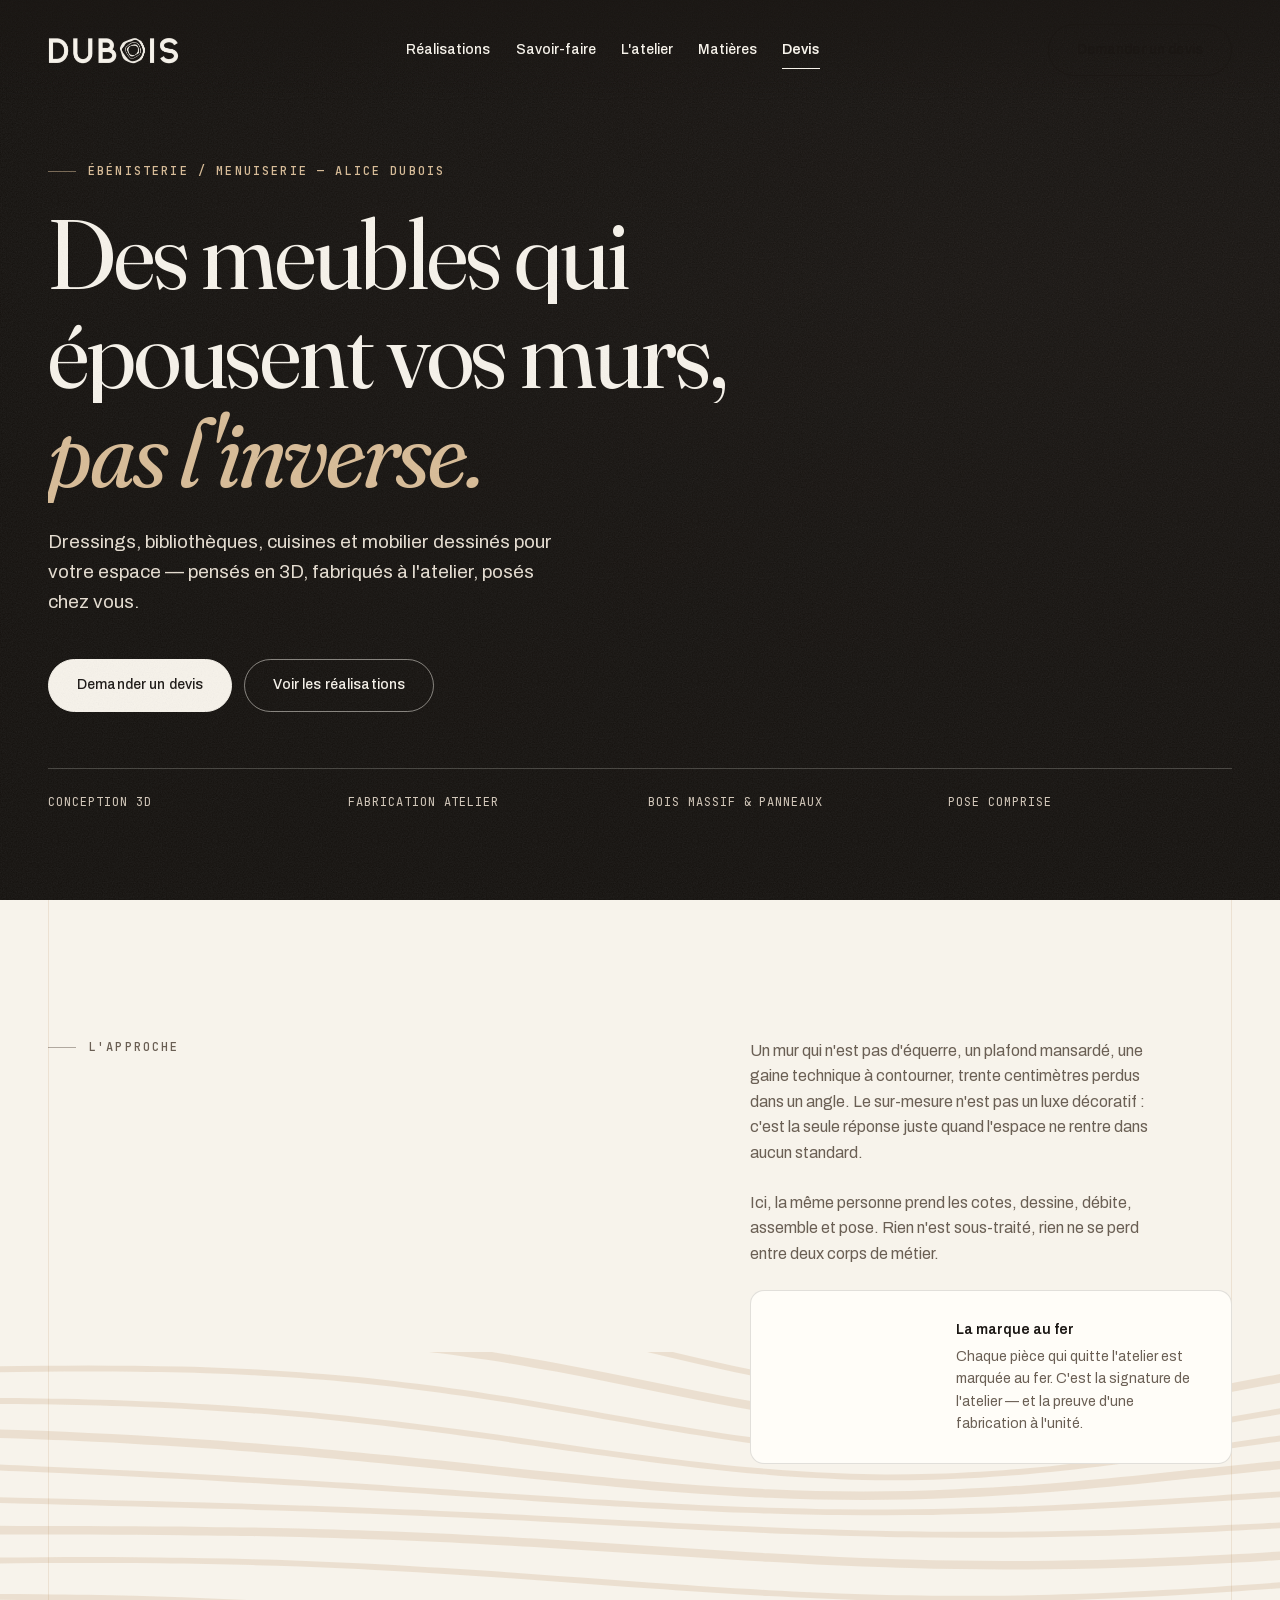
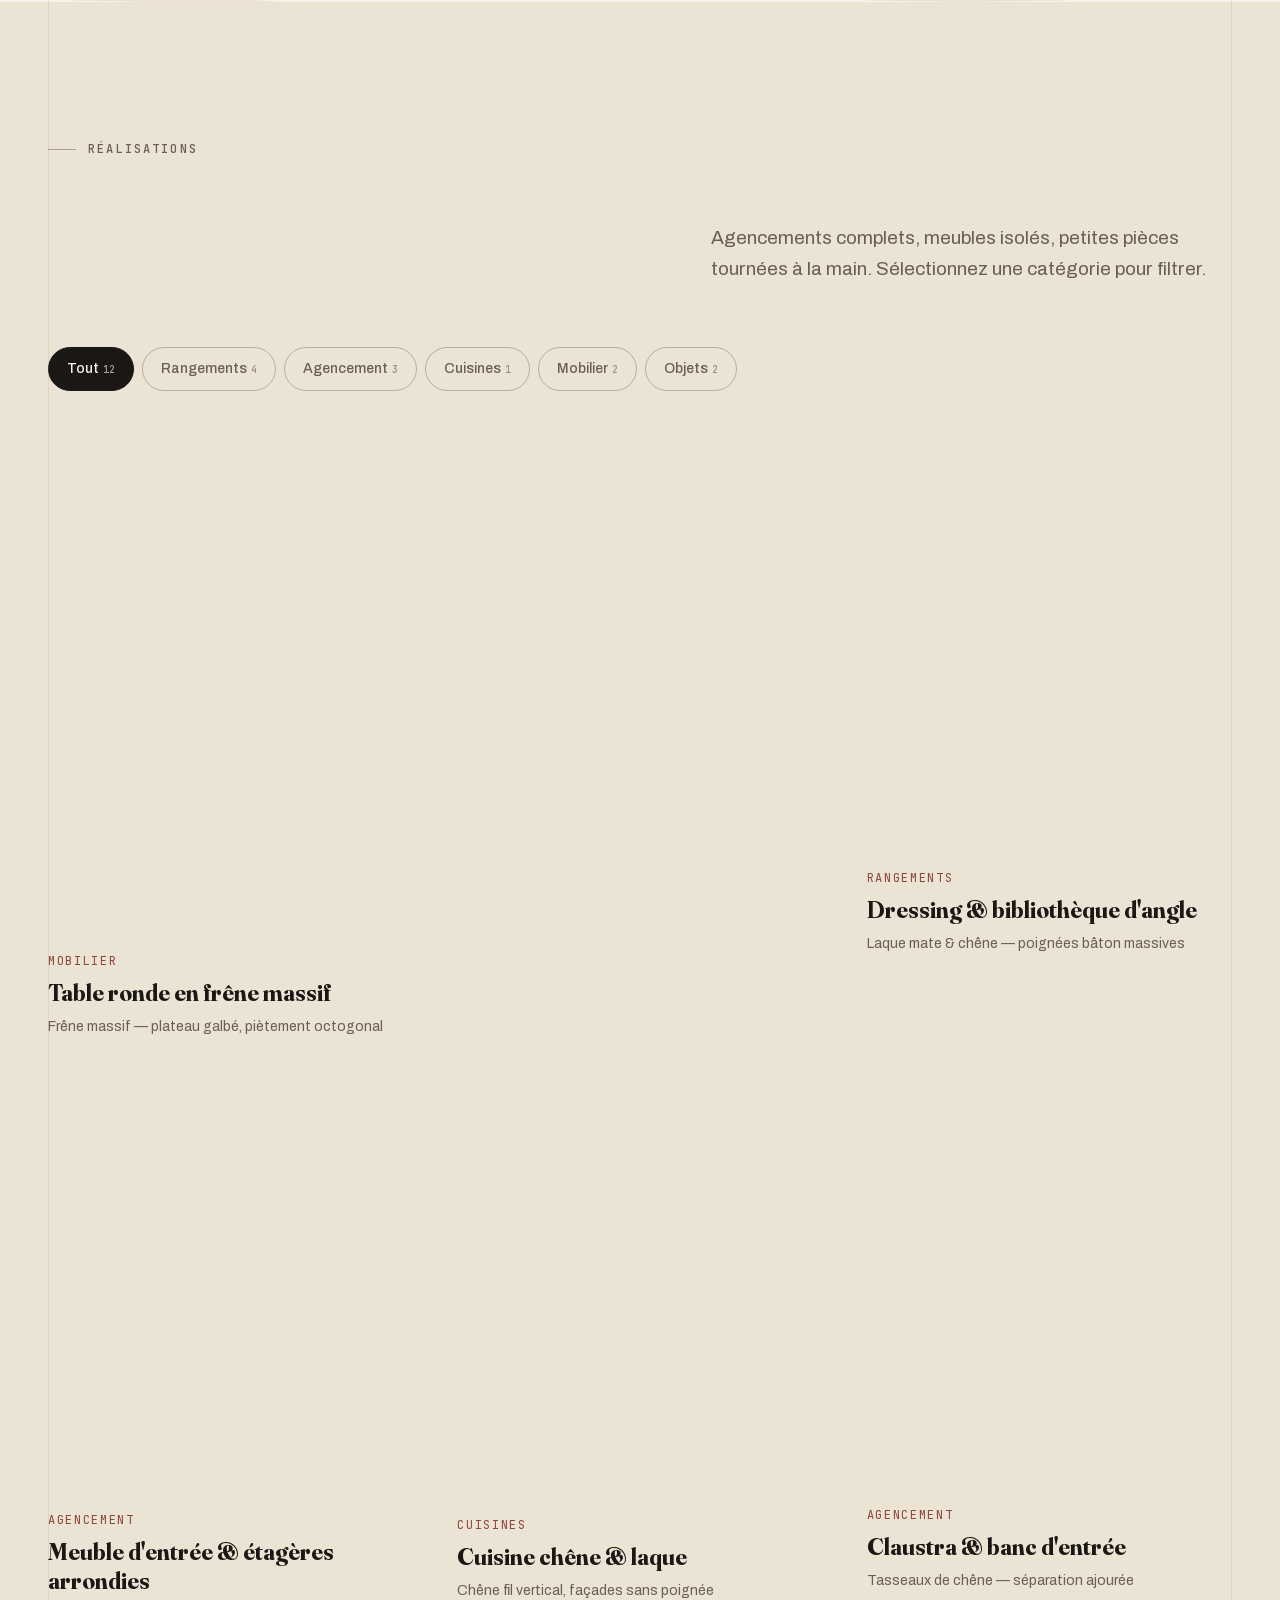
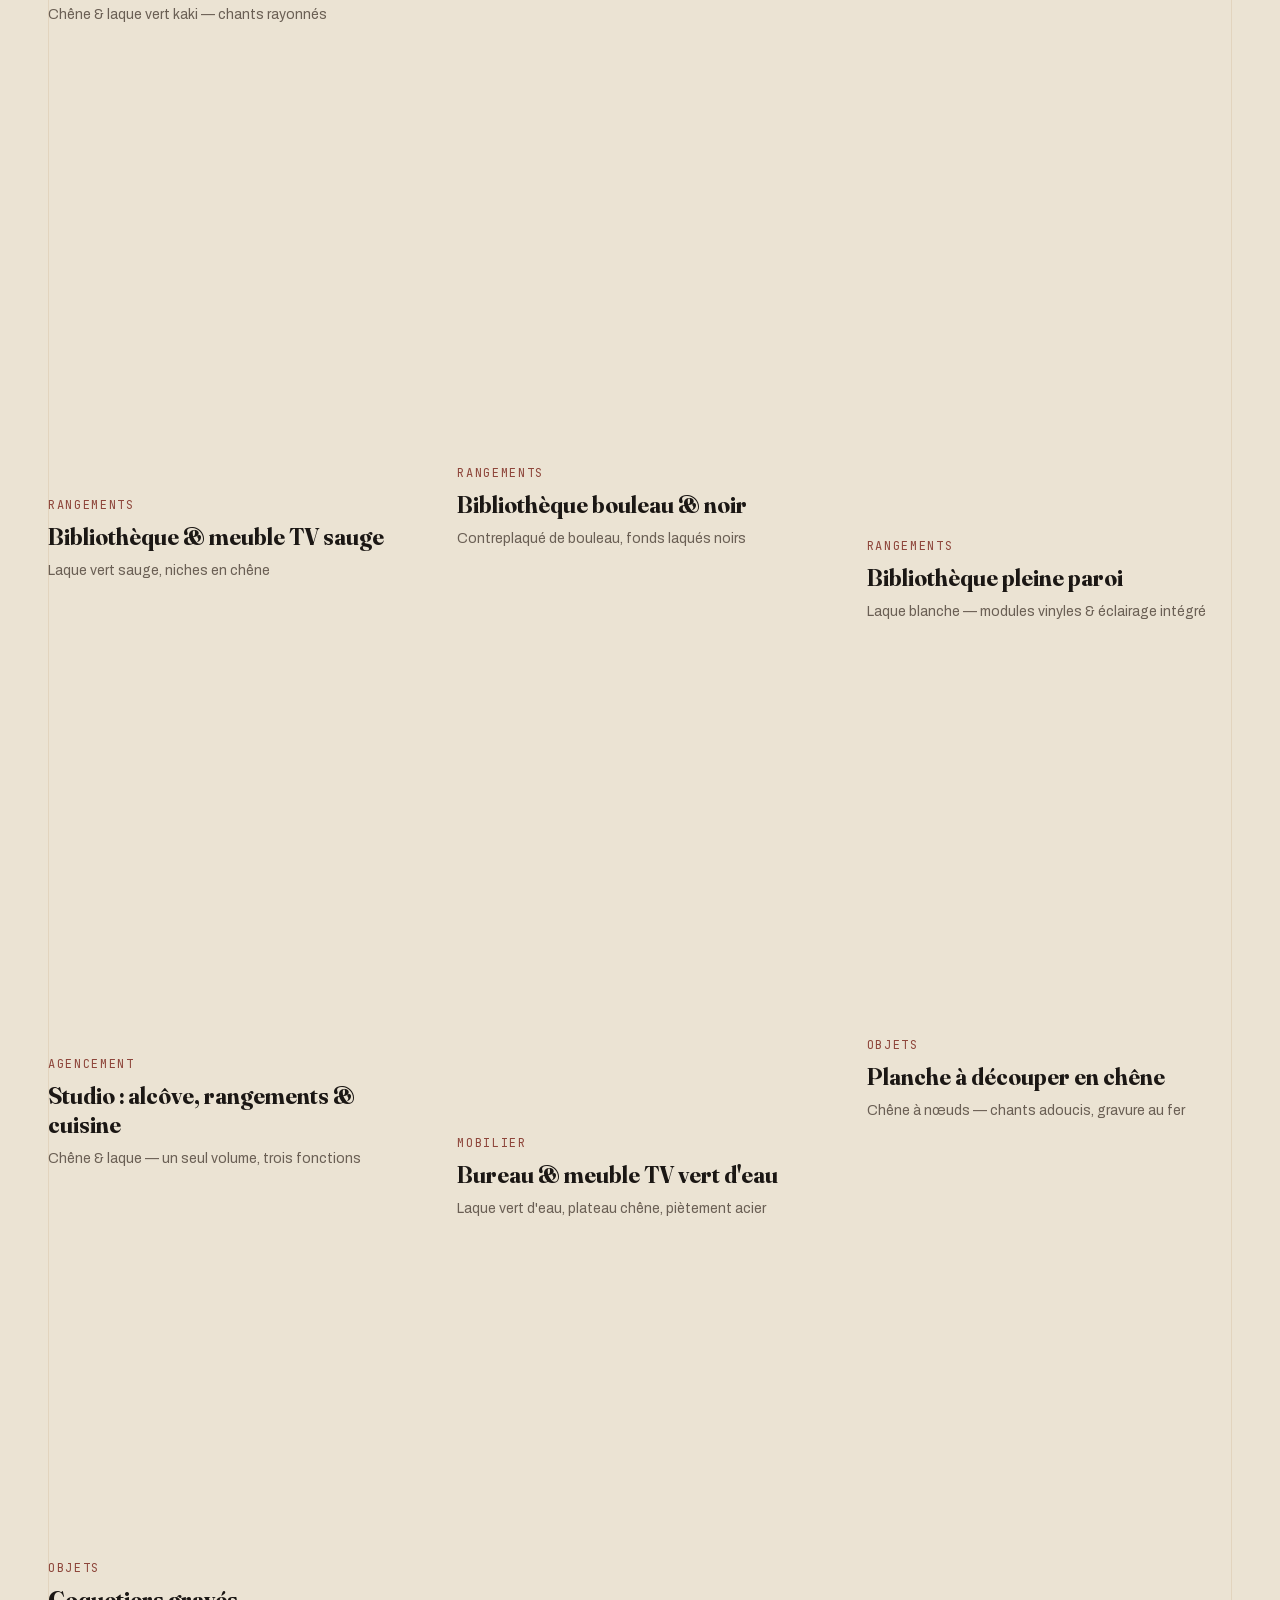
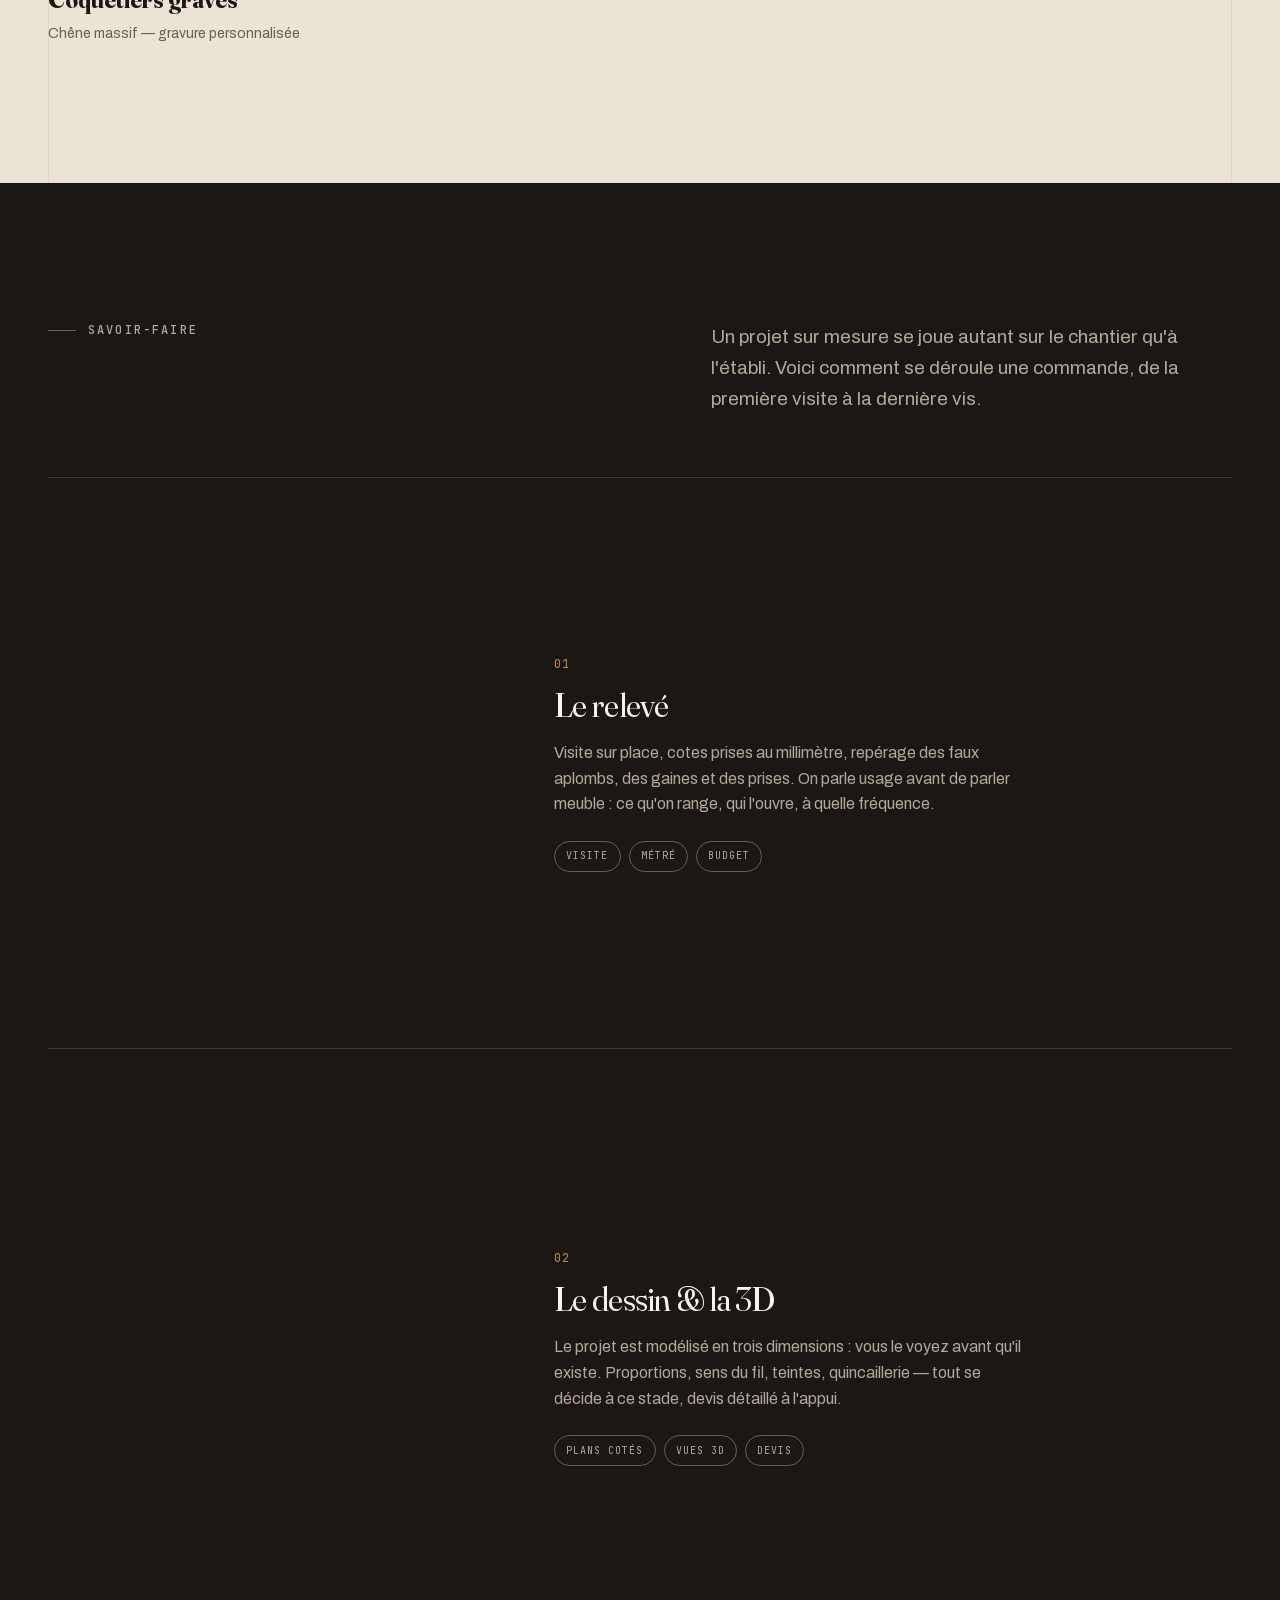
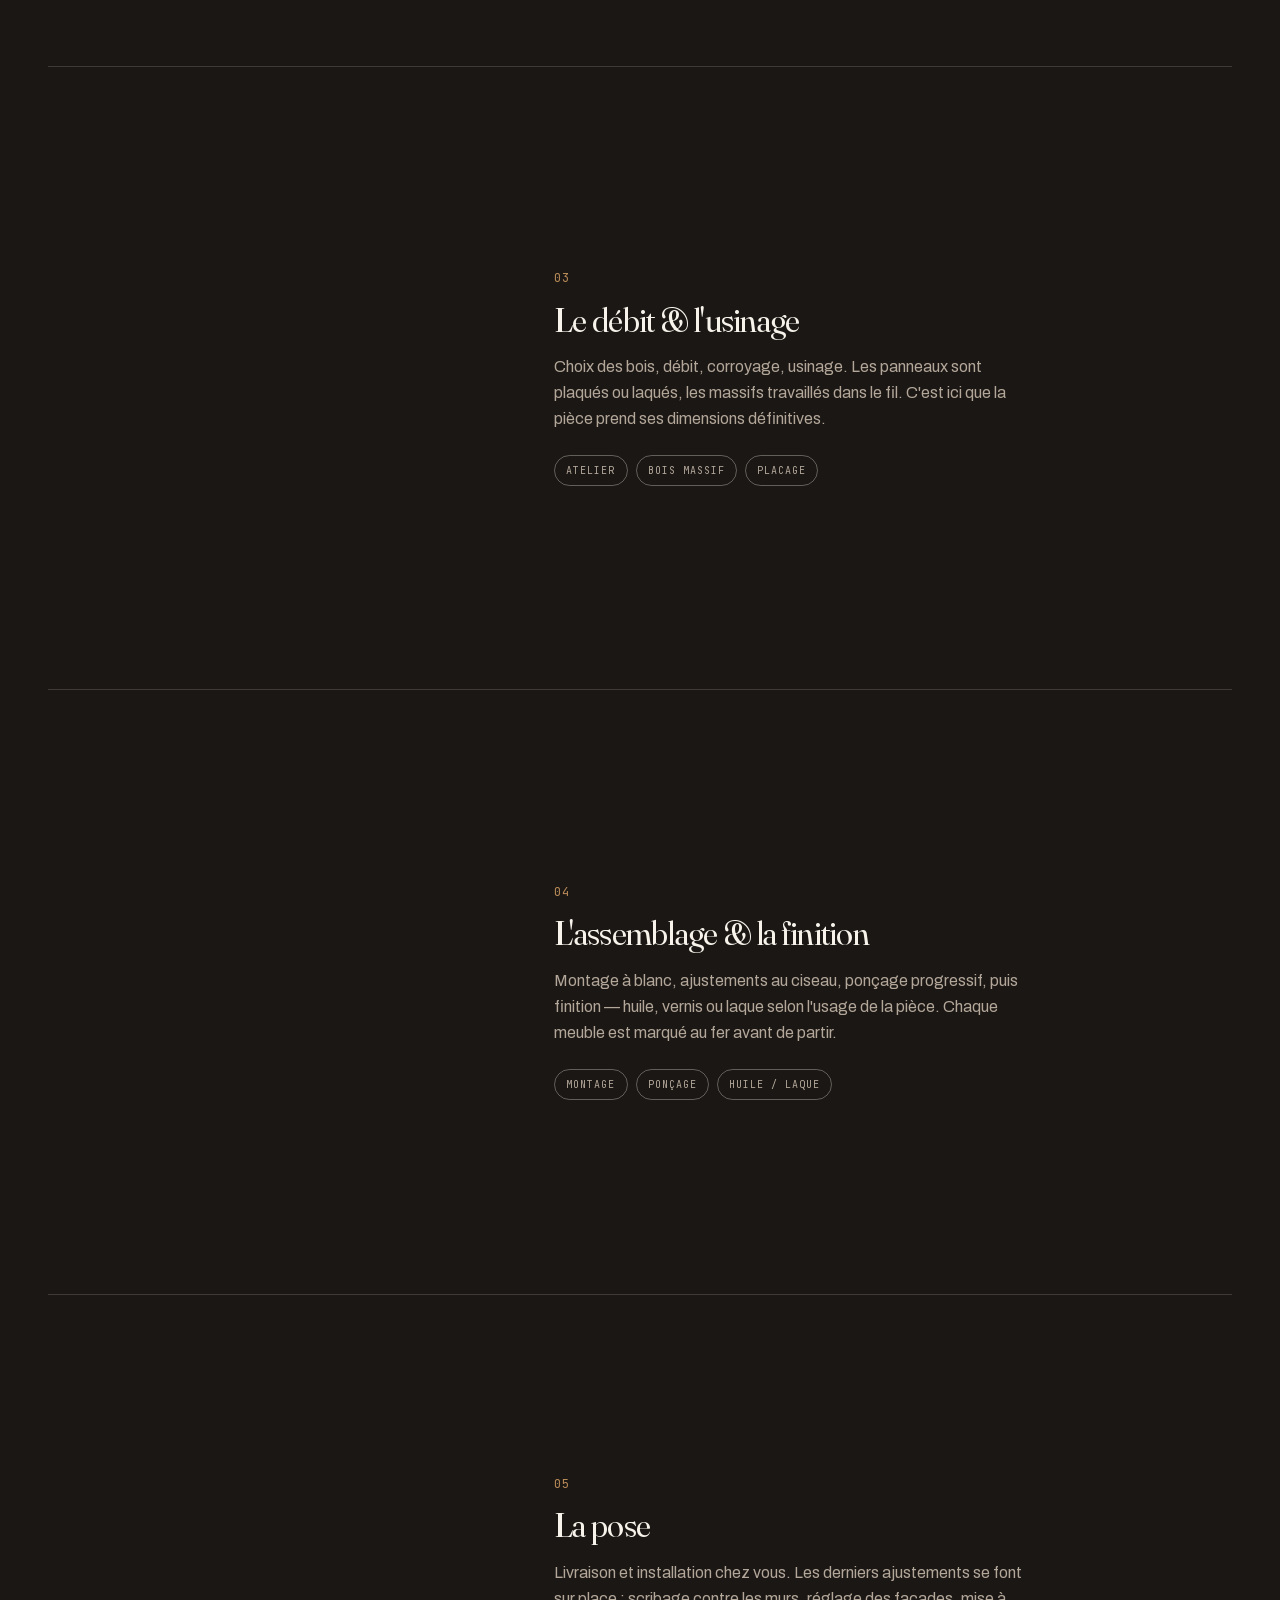
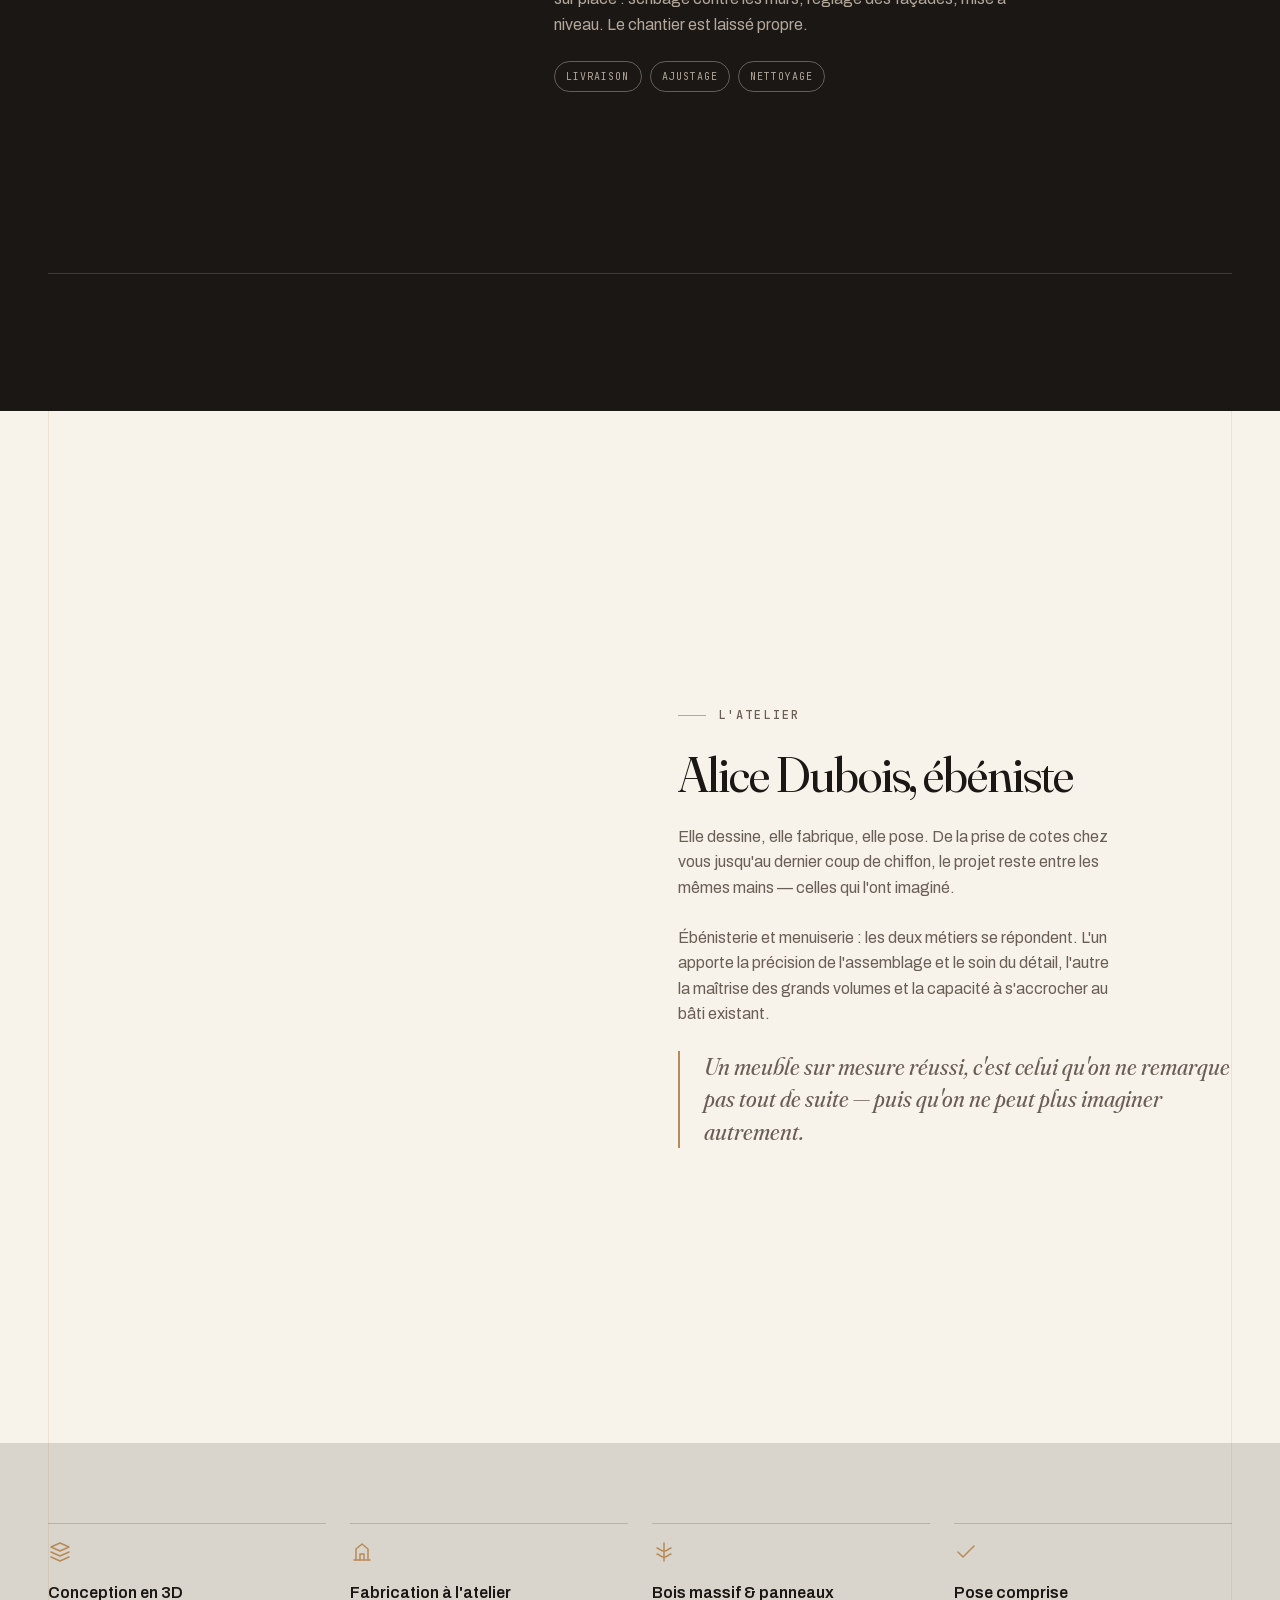
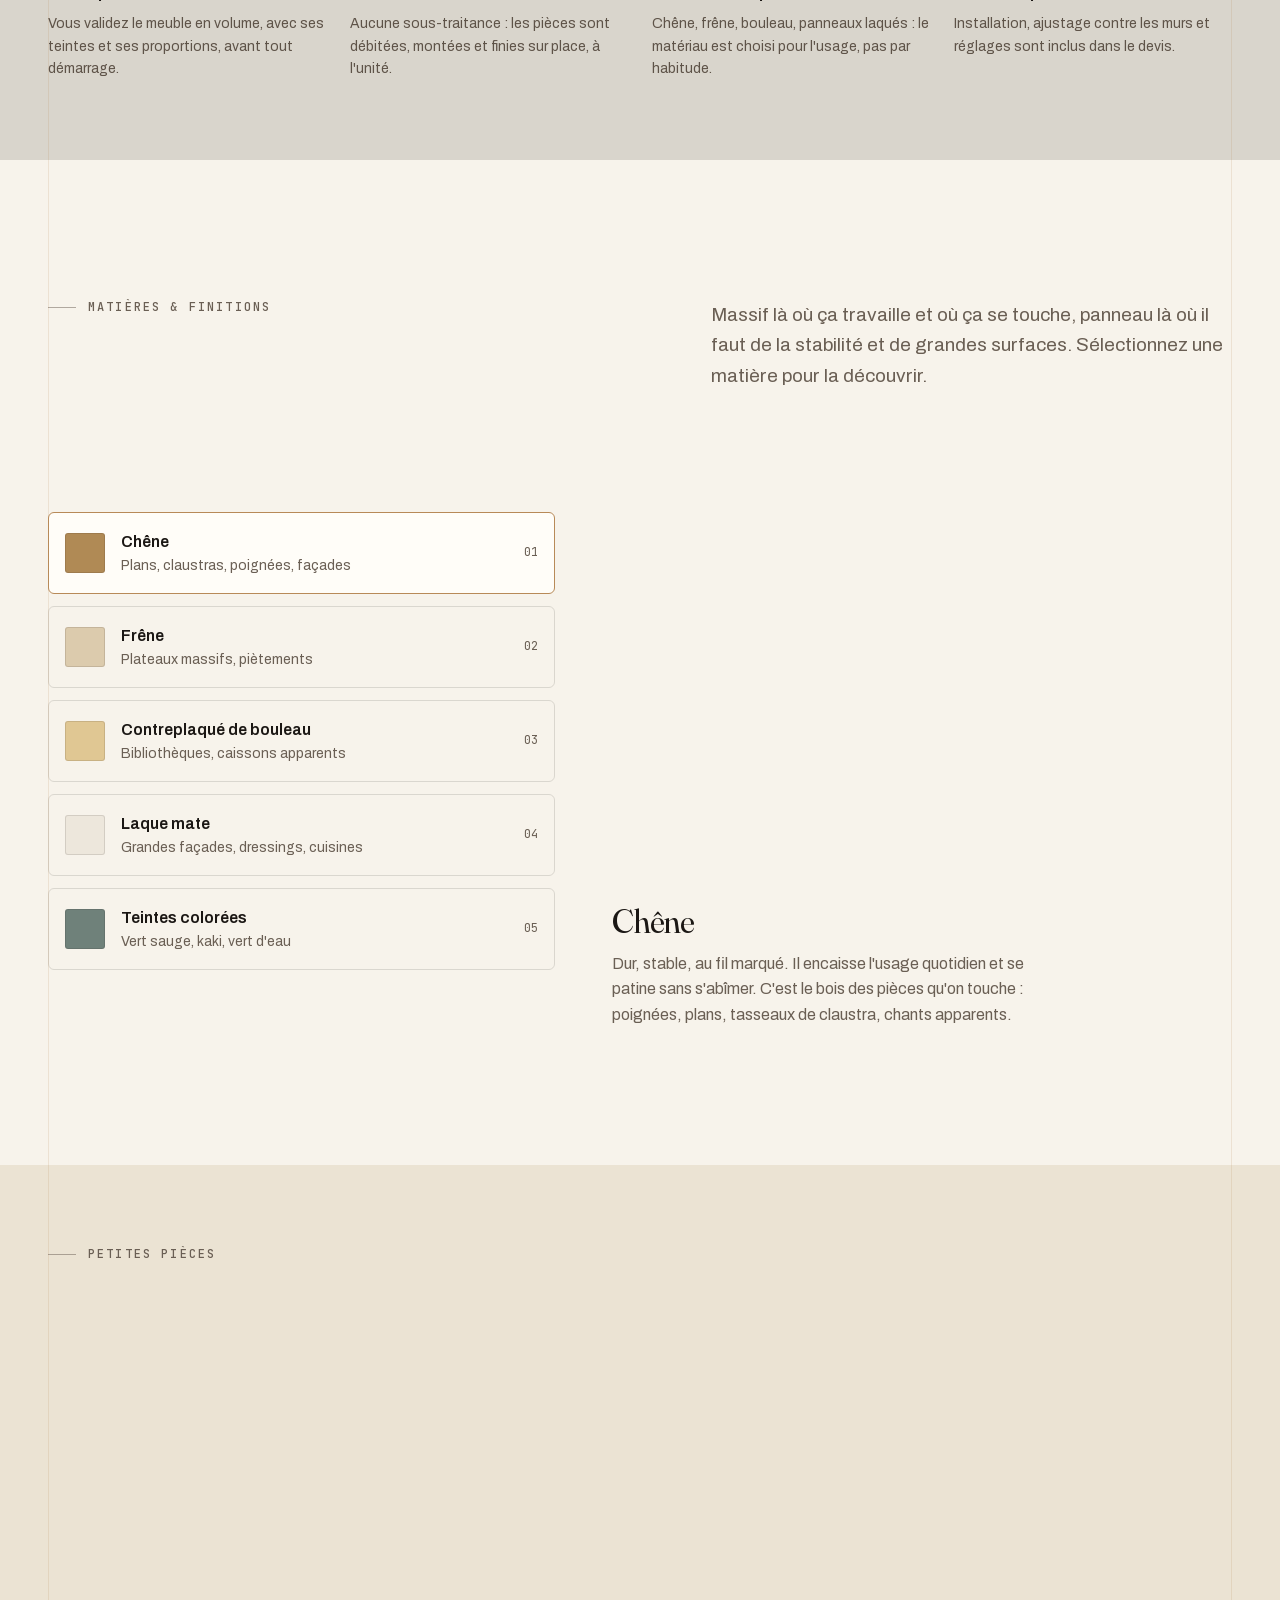
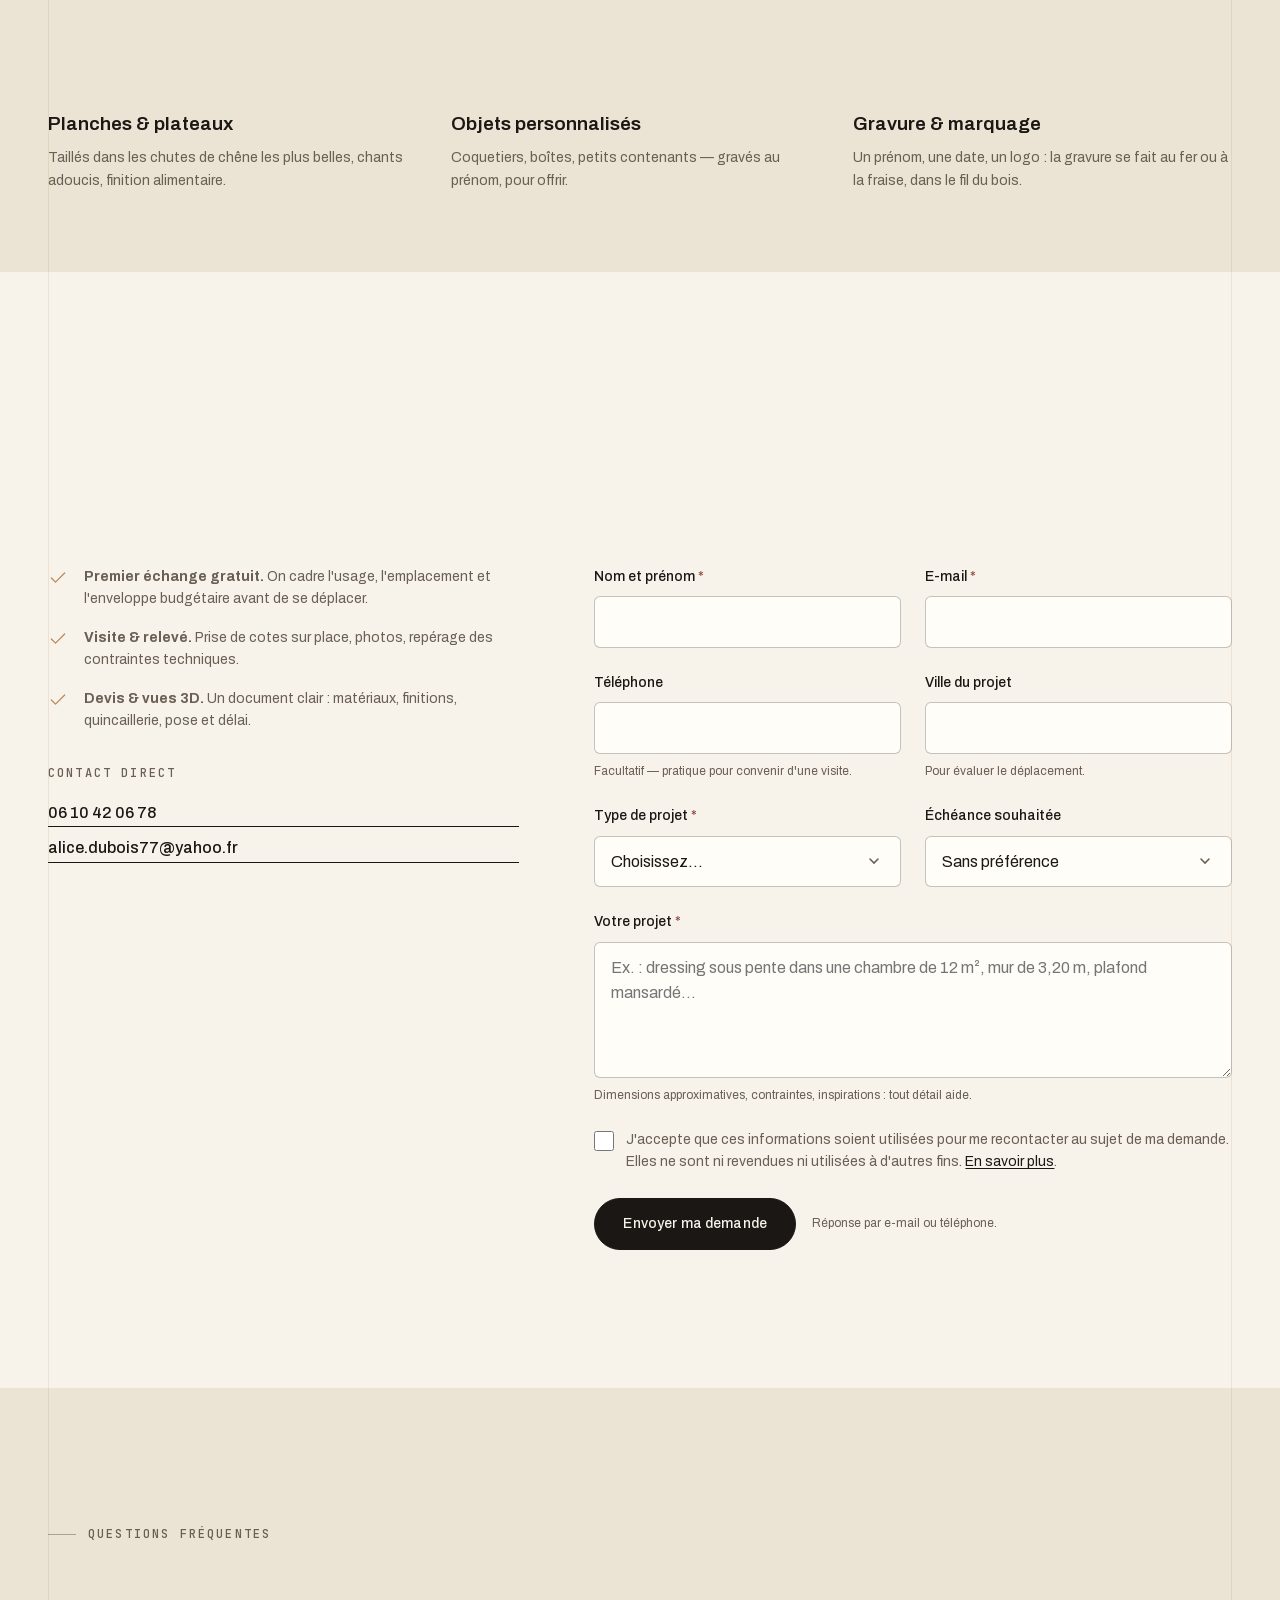
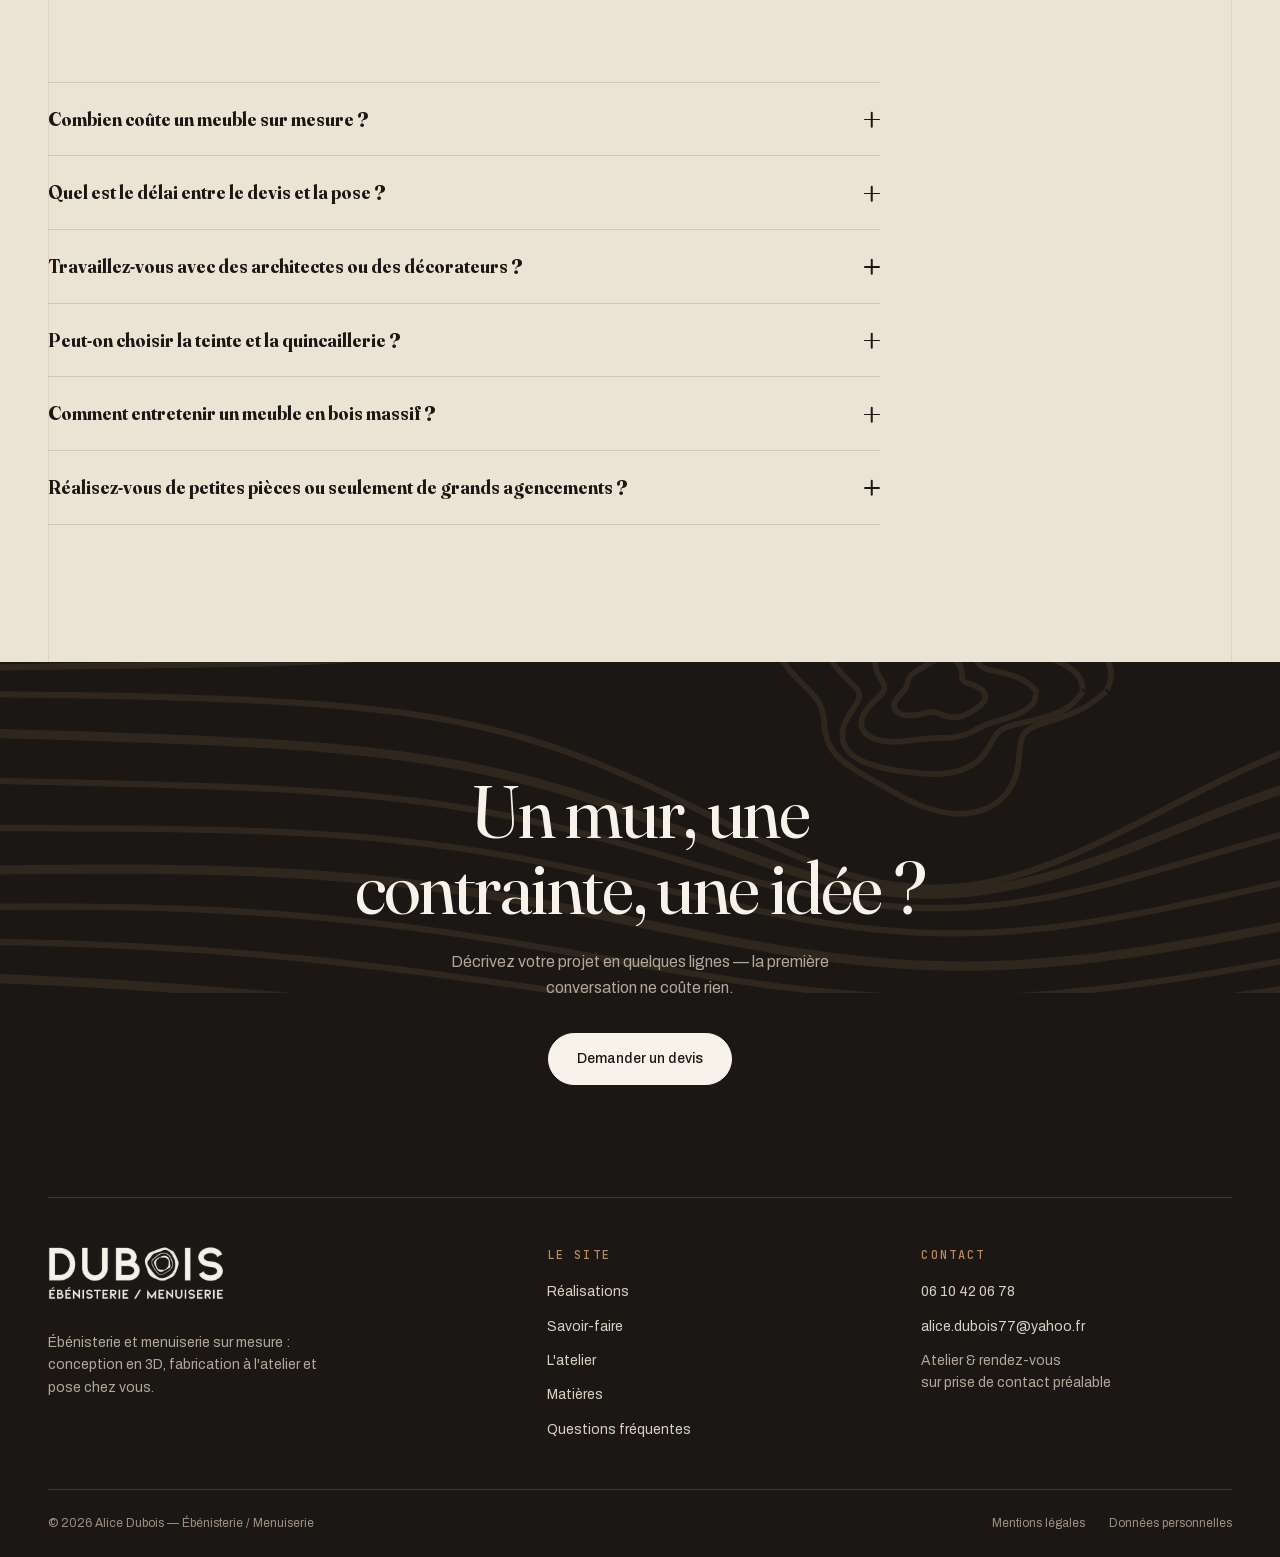
==== index.html @ 2271da7a "Retraite les 25 photos et passe les images en AVIF Traitement adaptatif retenu : récupération de la " ====
<!doctype html>
<html lang="fr" class="no-js">
<head>
<meta charset="utf-8">
<meta name="viewport" content="width=device-width, initial-scale=1, viewport-fit=cover">
<title>Alice Dubois — Ébénisterie & menuiserie sur mesure</title>
<meta name="description" content="Dressings, bibliothèques, cuisines et mobilier sur mesure. Conception 3D, fabrication à l'atelier et pose. Alice Dubois, ébéniste — devis sur demande.">
<meta name="theme-color" content="#1B1714">
<!-- DÉMO : à supprimer lors de la mise en ligne sur le domaine définitif -->
<meta name="robots" content="noindex, nofollow">
<link rel="canonical" href="https://alicedubois.fr/">

<!-- Aperçu réseaux sociaux -->
<meta property="og:type" content="website">
<meta property="og:locale" content="fr_FR">
<meta property="og:site_name" content="Dubois — Ébénisterie / Menuiserie">
<meta property="og:title" content="Alice Dubois — Ébénisterie & menuiserie sur mesure">
<meta property="og:description" content="Dressings, bibliothèques, cuisines et mobilier sur mesure. Conception 3D, fabrication à l'atelier et pose.">
<meta property="og:image" content="images/table-frene-massif.jpg">
<meta name="twitter:card" content="summary_large_image">

<link rel="icon" href="assets/brand/favicon.svg" type="image/svg+xml">
<link rel="apple-touch-icon" href="assets/brand/apple-touch-icon.png">

<!-- Polices auto-hébergées : aucune requête tierce -->
<link rel="preload" as="font" type="font/woff2" href="assets/fonts/fraunces.woff2" crossorigin>
<link rel="preload" as="font" type="font/woff2" href="assets/fonts/archivo.woff2" crossorigin>
<link rel="preload" as="font" type="font/woff2" href="assets/fonts/fraunces-italic.woff2" crossorigin>

<link rel="preload" as="image" type="image/avif" href="images/table-frene-massif-1200.avif" media="(min-width: 48rem)">
<link rel="stylesheet" href="assets/styles.css">
<script>document.documentElement.classList.replace('no-js','js');</script>

<script type="application/ld+json">
{
  "@context": "https://schema.org",
  "@type": "LocalBusiness",
  "@id": "https://alicedubois.fr/#atelier",
  "name": "Dubois — Ébénisterie / Menuiserie",
  "alternateName": "Alice Dubois Ébéniste",
  "description": "Ébénisterie et menuiserie sur mesure : dressings, bibliothèques, cuisines, claustras et mobilier. Conception 3D, fabrication à l'atelier, pose.",
  "image": "https://alicedubois.fr/images/table-frene-massif.jpg",
  "email": "alice.dubois77@yahoo.fr",
  "telephone": "+33610420678",
  "priceRange": "€€€",
  "founder": { "@type": "Person", "name": "Alice Dubois", "jobTitle": "Ébéniste" },
  "knowsAbout": ["Ébénisterie", "Menuiserie", "Agencement sur mesure", "Mobilier sur mesure"]
}
</script>
</head>

<body>
<a class="skip-link" href="#contenu">Aller au contenu principal</a>

<!-- ============================ EN-TÊTE ============================ -->
<header class="header" id="entete">
  <div class="wrap header__inner">
    <a class="logo" href="#top" aria-label="Dubois, ébénisterie et menuiserie — retour en haut de page">
      <span class="logo__mark" role="img" aria-hidden="true"></span>
    </a>

    <nav class="nav" aria-label="Navigation principale">
      <a class="nav__link" href="#realisations">Réalisations</a>
      <a class="nav__link" href="#savoir-faire">Savoir-faire</a>
      <a class="nav__link" href="#atelier">L'atelier</a>
      <a class="nav__link" href="#matieres">Matières</a>
      <a class="nav__link" href="#devis">Devis</a>
    </nav>

    <div class="header__actions">
      <a class="btn btn--ghost header__cta" href="#devis">Demander un devis</a>
      <button class="burger" type="button" id="burger"
              aria-expanded="false" aria-controls="menu" aria-label="Ouvrir le menu">
        <span class="burger__box" aria-hidden="true">
          <span class="burger__bar"></span><span class="burger__bar"></span><span class="burger__bar"></span>
        </span>
      </button>
    </div>
  </div>
</header>

<!-- ============================ MENU MOBILE ============================ -->
<div class="menu" id="menu" inert>
  <div class="menu__top">
    <span class="logo" aria-hidden="true"><span class="logo__mark" style="--logo-w:7rem"></span></span>
    <button class="burger" type="button" id="menu-close" aria-expanded="true" aria-label="Fermer le menu">
      <span class="burger__box" aria-hidden="true">
        <span class="burger__bar"></span><span class="burger__bar"></span><span class="burger__bar"></span>
      </span>
    </button>
  </div>

  <nav class="menu__list" aria-label="Navigation mobile">
    <a class="menu__link" href="#realisations" style="animation-delay:.06s"><span>01</span>Réalisations</a>
    <a class="menu__link" href="#savoir-faire" style="animation-delay:.12s"><span>02</span>Savoir-faire</a>
    <a class="menu__link" href="#atelier"      style="animation-delay:.18s"><span>03</span>L'atelier</a>
    <a class="menu__link" href="#matieres"     style="animation-delay:.24s"><span>04</span>Matières</a>
    <a class="menu__link" href="#devis"        style="animation-delay:.30s"><span>05</span>Devis</a>
  </nav>

  <div class="menu__foot">
    <a href="tel:+33610420678">06 10 42 06 78</a>
    <a href="mailto:alice.dubois77@yahoo.fr">alice.dubois77@yahoo.fr</a>
  </div>
</div>

<main id="contenu">

<!-- ============================ HERO ============================ -->
<section class="hero" id="top">
  <div class="hero__bg">
    <picture>
      <source media="(max-width: 47.99rem)" type="image/avif"
              srcset="images/claustra-chene-escalier-640.avif 640w, images/claustra-chene-escalier-1200.avif 1200w" sizes="100vw">
      <source media="(max-width: 47.99rem)" type="image/webp"
              srcset="images/claustra-chene-escalier-640.webp 640w, images/claustra-chene-escalier-1200.webp 1200w" sizes="100vw">
      <source type="image/avif" srcset="images/table-frene-massif-640.avif 640w, images/table-frene-massif-1200.avif 1200w" sizes="100vw">
      <source type="image/webp" srcset="images/table-frene-massif-640.webp 640w, images/table-frene-massif-1200.webp 1200w" sizes="100vw">
      <img src="images/table-frene-massif.jpg" alt="Table ronde en frêne massif à piètement octogonal, réalisée à l'atelier Dubois." width="1205" height="773" fetchpriority="high" decoding="async">
    </picture>
  </div>
  <div class="hero__scrim" aria-hidden="true"></div>

  <div class="hero__inner">
    <p class="label hero__label hero__fade" style="--i:0">Ébénisterie / Menuiserie — Alice Dubois</p>

    <h1 class="h-display hero__title">
      <span class="reveal-line"><span style="--i:0">Des meubles qui</span></span>
      <span class="reveal-line"><span style="--i:1">épousent vos murs,</span></span>
      <span class="reveal-line"><span style="--i:2"><em>pas l'inverse.</em></span></span>
    </h1>

    <p class="hero__text hero__fade" style="--i:1">
      Dressings, bibliothèques, cuisines et mobilier dessinés pour votre espace —
      pensés en 3D, fabriqués à l'atelier, posés chez vous.
    </p>

    <div class="hero__actions hero__fade" style="--i:2">
      <a class="btn btn--light" href="#devis">Demander un devis</a>
      <a class="btn btn--ghost" href="#realisations">Voir les réalisations</a>
    </div>

    <ul class="hero__meta hero__fade" style="--i:3">
      <li>Conception 3D</li>
      <li>Fabrication atelier</li>
      <li>Bois massif &amp; panneaux</li>
      <li>Pose comprise</li>
    </ul>
  </div>

</section>

<!-- ============================ MANIFESTE ============================ -->
<section class="section manifeste" aria-labelledby="manifeste-titre">
  <span class="veine" aria-hidden="true"></span>
  <div class="wrap">
    <div class="manifeste__grid">
      <div data-reveal>
        <p class="label" style="margin-bottom:var(--sp-5)">L'approche</p>
        <h2 class="h-display manifeste__title" id="manifeste-titre" data-reveal="mask">
          Chaque projet commence par un relevé, un crayon et <strong>une contrainte à résoudre</strong>.
        </h2>
      </div>

      <div class="manifeste__aside">
        <p data-reveal style="--d:1">
          Un mur qui n'est pas d'équerre, un plafond mansardé, une gaine technique à contourner,
          trente centimètres perdus dans un angle. Le sur-mesure n'est pas un luxe décoratif :
          c'est la seule réponse juste quand l'espace ne rentre dans aucun standard.
        </p>
        <p data-reveal style="--d:2">
          Ici, la même personne prend les cotes, dessine, débite, assemble et pose.
          Rien n'est sous-traité, rien ne se perd entre deux corps de métier.
        </p>

        <div class="signature" data-reveal style="--d:3">
          <span data-reveal="media" class="media signature__img">
            <picture><source type="image/avif" srcset="images/marque-au-fer-640.avif 640w, images/marque-au-fer-1200.avif 1200w"><source type="image/webp" srcset="images/marque-au-fer-640.webp 640w, images/marque-au-fer-1200.webp 1200w"><img src="images/marque-au-fer-640.webp" alt="Le nom Dubois marqué au fer dans le fil du chêne." width="640" height="506" loading="lazy" decoding="async"></picture>
          </span>
          <p>
            <strong>La marque au fer</strong>
            Chaque pièce qui quitte l'atelier est marquée au fer. C'est la signature de l'atelier —
            et la preuve d'une fabrication à l'unité.
          </p>
        </div>
      </div>
    </div>
  </div>
</section>

<!-- ============================ RÉALISATIONS ============================ -->
<section class="section section--kraft" id="realisations" aria-labelledby="realisations-titre">
  <div class="wrap">
    <div class="section__head section__head--split">
      <div data-reveal>
        <p class="label" style="margin-bottom:var(--sp-5)">Réalisations</p>
        <h2 class="h-display h-2" id="realisations-titre" data-reveal="mask">Des projets pensés pièce par pièce</h2>
      </div>
      <p class="lede" data-reveal style="--d:1">
        Agencements complets, meubles isolés, petites pièces tournées à la main.
        Sélectionnez une catégorie pour filtrer.
      </p>
    </div>

    <div class="filters" role="group" aria-label="Filtrer les réalisations par catégorie" data-reveal>
      <button class="filter" type="button" data-filter="tout" aria-pressed="true">Tout<span class="filter__n">12</span></button>
      <button class="filter" type="button" data-filter="rangements" aria-pressed="false">Rangements<span class="filter__n">4</span></button>
      <button class="filter" type="button" data-filter="agencement" aria-pressed="false">Agencement<span class="filter__n">3</span></button>
      <button class="filter" type="button" data-filter="cuisines" aria-pressed="false">Cuisines<span class="filter__n">1</span></button>
      <button class="filter" type="button" data-filter="mobilier" aria-pressed="false">Mobilier<span class="filter__n">2</span></button>
      <button class="filter" type="button" data-filter="objets" aria-pressed="false">Objets<span class="filter__n">2</span></button>
    </div>

    <div class="works" id="works" aria-live="polite">

      <article class="work work--feature" data-cat="mobilier" data-reveal>
        <button class="work__btn" type="button" data-project="table-frene">
          <span data-reveal="media" class="media work__media" style="--ar:1205/773;--ph:#837E77">
            <picture><source type="image/avif" srcset="images/table-frene-massif-640.avif 640w, images/table-frene-massif-1200.avif 1200w" sizes="(min-width:75rem) 66vw, (min-width:40rem) 50vw, 92vw"><source type="image/webp" srcset="images/table-frene-massif-640.webp 640w, images/table-frene-massif-1200.webp 1200w" sizes="(min-width:75rem) 66vw, (min-width:40rem) 50vw, 92vw"><img src="images/table-frene-massif-640.webp"
                 srcset="images/table-frene-massif-640.webp 640w, images/table-frene-massif-1200.webp 1200w"
                 sizes="(min-width:75rem) 66vw, (min-width:40rem) 50vw, 92vw"
                 alt="Table ronde en frêne massif, plateau galbé et piètement octogonal, devant un mur gris foncé."
                 width="1205" height="773" loading="lazy" decoding="async"></picture>
          </span>
          <span class="work__cat">Mobilier</span>
          <h3 class="work__title">Table ronde en frêne massif</h3>
          <p class="work__mat">Frêne massif — plateau galbé, piètement octogonal</p>
        </button>
      </article>

      <article class="work" data-cat="rangements" data-reveal style="--d:1">
        <button class="work__btn" type="button" data-project="dressing-chene">
          <span data-reveal="media" class="media work__media" style="--ar:1206/1364;--ph:#A38D80">
            <picture><source type="image/avif" srcset="images/dressing-chene-ensemble-640.avif 640w, images/dressing-chene-ensemble-1200.avif 1200w" sizes="(min-width:75rem) 33vw, (min-width:40rem) 50vw, 92vw"><source type="image/webp" srcset="images/dressing-chene-ensemble-640.webp 640w, images/dressing-chene-ensemble-1200.webp 1200w" sizes="(min-width:75rem) 33vw, (min-width:40rem) 50vw, 92vw"><img src="images/dressing-chene-ensemble-640.webp"
                 srcset="images/dressing-chene-ensemble-640.webp 640w, images/dressing-chene-ensemble-1200.webp 1200w"
                 sizes="(min-width:75rem) 33vw, (min-width:40rem) 50vw, 92vw"
                 alt="Dressing toute hauteur en laque mate crème avec bibliothèque latérale en chêne et longues poignées bâton."
                 width="1206" height="1364" loading="lazy" decoding="async"></picture>
          </span>
          <span class="work__cat">Rangements</span>
          <h3 class="work__title">Dressing &amp; bibliothèque d'angle</h3>
          <p class="work__mat">Laque mate &amp; chêne — poignées bâton massives</p>
        </button>
      </article>

      <article class="work" data-cat="agencement" data-reveal style="--d:2">
        <button class="work__btn" type="button" data-project="entree-kaki">
          <span data-reveal="media" class="media work__media" style="--ar:1182/1334;--ph:#A08B79">
            <picture><source type="image/avif" srcset="images/entree-claustra-kaki-640.avif 640w, images/entree-claustra-kaki-1200.avif 1200w" sizes="(min-width:75rem) 33vw, (min-width:40rem) 50vw, 92vw"><source type="image/webp" srcset="images/entree-claustra-kaki-640.webp 640w, images/entree-claustra-kaki-1200.webp 1200w" sizes="(min-width:75rem) 33vw, (min-width:40rem) 50vw, 92vw"><img src="images/entree-claustra-kaki-640.webp"
                 srcset="images/entree-claustra-kaki-640.webp 640w, images/entree-claustra-kaki-1200.webp 1200w"
                 sizes="(min-width:75rem) 33vw, (min-width:40rem) 50vw, 92vw"
                 alt="Meuble d'entrée en chêne et laque vert kaki, avec étagères latérales arrondies formant claustra."
                 width="1182" height="1334" loading="lazy" decoding="async"></picture>
          </span>
          <span class="work__cat">Agencement</span>
          <h3 class="work__title">Meuble d'entrée &amp; étagères arrondies</h3>
          <p class="work__mat">Chêne &amp; laque vert kaki — chants rayonnés</p>
        </button>
      </article>

      <article class="work" data-cat="cuisines" data-reveal>
        <button class="work__btn" type="button" data-project="cuisine">
          <span data-reveal="media" class="media work__media" style="--ar:1206/1377;--ph:#B4AA98">
            <picture><source type="image/avif" srcset="images/cuisine-chene-blanc-640.avif 640w, images/cuisine-chene-blanc-1200.avif 1200w" sizes="(min-width:75rem) 33vw, (min-width:40rem) 50vw, 92vw"><source type="image/webp" srcset="images/cuisine-chene-blanc-640.webp 640w, images/cuisine-chene-blanc-1200.webp 1200w" sizes="(min-width:75rem) 33vw, (min-width:40rem) 50vw, 92vw"><img src="images/cuisine-chene-blanc-640.webp"
                 srcset="images/cuisine-chene-blanc-640.webp 640w, images/cuisine-chene-blanc-1200.webp 1200w"
                 sizes="(min-width:75rem) 33vw, (min-width:40rem) 50vw, 92vw"
                 alt="Cuisine linéaire : meubles hauts en chêne, caissons bas laqués clairs et plan de travail blanc."
                 width="1206" height="1377" loading="lazy" decoding="async"></picture>
          </span>
          <span class="work__cat">Cuisines</span>
          <h3 class="work__title">Cuisine chêne &amp; laque</h3>
          <p class="work__mat">Chêne fil vertical, façades sans poignée</p>
        </button>
      </article>

      <article class="work" data-cat="agencement" data-reveal style="--d:1">
        <button class="work__btn" type="button" data-project="claustra">
          <span data-reveal="media" class="media work__media" style="--ar:1206/1345;--ph:#A49781">
            <picture><source type="image/avif" srcset="images/claustra-chene-escalier-640.avif 640w, images/claustra-chene-escalier-1200.avif 1200w" sizes="(min-width:75rem) 33vw, (min-width:40rem) 50vw, 92vw"><source type="image/webp" srcset="images/claustra-chene-escalier-640.webp 640w, images/claustra-chene-escalier-1200.webp 1200w" sizes="(min-width:75rem) 33vw, (min-width:40rem) 50vw, 92vw"><img src="images/claustra-chene-escalier-640.webp"
                 srcset="images/claustra-chene-escalier-640.webp 640w, images/claustra-chene-escalier-1200.webp 1200w"
                 sizes="(min-width:75rem) 33vw, (min-width:40rem) 50vw, 92vw"
                 alt="Claustra en tasseaux de chêne séparant une entrée d'un escalier, avec banc-rangement assorti."
                 width="1206" height="1345" loading="lazy" decoding="async"></picture>
          </span>
          <span class="work__cat">Agencement</span>
          <h3 class="work__title">Claustra &amp; banc d'entrée</h3>
          <p class="work__mat">Tasseaux de chêne — séparation ajourée</p>
        </button>
      </article>

      <article class="work" data-cat="rangements" data-reveal style="--d:2">
        <button class="work__btn" type="button" data-project="biblio-sauge">
          <span data-reveal="media" class="media work__media" style="--ar:1205/1353;--ph:#91897D">
            <picture><source type="image/avif" srcset="images/bibliotheque-tv-sauge-640.avif 640w, images/bibliotheque-tv-sauge-1200.avif 1200w" sizes="(min-width:75rem) 33vw, (min-width:40rem) 50vw, 92vw"><source type="image/webp" srcset="images/bibliotheque-tv-sauge-640.webp 640w, images/bibliotheque-tv-sauge-1200.webp 1200w" sizes="(min-width:75rem) 33vw, (min-width:40rem) 50vw, 92vw"><img src="images/bibliotheque-tv-sauge-640.webp"
                 srcset="images/bibliotheque-tv-sauge-640.webp 640w, images/bibliotheque-tv-sauge-1200.webp 1200w"
                 sizes="(min-width:75rem) 33vw, (min-width:40rem) 50vw, 92vw"
                 alt="Bibliothèque murale vert sauge à tablettes décalées, niches en chêne et meuble TV bas assorti."
                 width="1205" height="1353" loading="lazy" decoding="async"></picture>
          </span>
          <span class="work__cat">Rangements</span>
          <h3 class="work__title">Bibliothèque &amp; meuble TV sauge</h3>
          <p class="work__mat">Laque vert sauge, niches en chêne</p>
        </button>
      </article>

      <article class="work" data-cat="rangements" data-reveal>
        <button class="work__btn" type="button" data-project="biblio-bouleau">
          <span data-reveal="media" class="media work__media" style="--ar:1205/1246;--ph:#69615B">
            <picture><source type="image/avif" srcset="images/bibliotheque-bouleau-noir-640.avif 640w, images/bibliotheque-bouleau-noir-1200.avif 1200w" sizes="(min-width:75rem) 33vw, (min-width:40rem) 50vw, 92vw"><source type="image/webp" srcset="images/bibliotheque-bouleau-noir-640.webp 640w, images/bibliotheque-bouleau-noir-1200.webp 1200w" sizes="(min-width:75rem) 33vw, (min-width:40rem) 50vw, 92vw"><img src="images/bibliotheque-bouleau-noir-640.webp"
                 srcset="images/bibliotheque-bouleau-noir-640.webp 640w, images/bibliotheque-bouleau-noir-1200.webp 1200w"
                 sizes="(min-width:75rem) 33vw, (min-width:40rem) 50vw, 92vw"
                 alt="Bibliothèque à casiers irréguliers en contreplaqué de bouleau et fonds noirs, meuble TV assorti."
                 width="1205" height="1246" loading="lazy" decoding="async"></picture>
          </span>
          <span class="work__cat">Rangements</span>
          <h3 class="work__title">Bibliothèque bouleau &amp; noir</h3>
          <p class="work__mat">Contreplaqué de bouleau, fonds laqués noirs</p>
        </button>
      </article>

      <article class="work" data-cat="rangements" data-reveal style="--d:1">
        <button class="work__btn" type="button" data-project="biblio-blanche">
          <span data-reveal="media" class="media work__media" style="--ar:828/1021;--ph:#8E795F">
            <picture><source type="image/avif" srcset="images/bibliotheque-blanche-640.avif 640w, images/bibliotheque-blanche-1200.avif 1200w" sizes="(min-width:75rem) 33vw, (min-width:40rem) 50vw, 92vw"><source type="image/webp" srcset="images/bibliotheque-blanche-640.webp 640w, images/bibliotheque-blanche-1200.webp 1200w" sizes="(min-width:75rem) 33vw, (min-width:40rem) 50vw, 92vw"><img src="images/bibliotheque-blanche-640.webp"
                 srcset="images/bibliotheque-blanche-640.webp 640w, images/bibliotheque-blanche-1200.webp 1200w"
                 sizes="(min-width:75rem) 33vw, (min-width:40rem) 50vw, 92vw"
                 alt="Bibliothèque blanche occupant tout un mur, casiers de tailles variées et bandeau bas pour vinyles."
                 width="828" height="1021" loading="lazy" decoding="async"></picture>
          </span>
          <span class="work__cat">Rangements</span>
          <h3 class="work__title">Bibliothèque pleine paroi</h3>
          <p class="work__mat">Laque blanche — modules vinyles &amp; éclairage intégré</p>
        </button>
      </article>

      <article class="work" data-cat="agencement" data-reveal style="--d:2">
        <button class="work__btn" type="button" data-project="studio">
          <span data-reveal="media" class="media work__media" style="--ar:828/843;--ph:#A79B88">
            <picture><source type="image/avif" srcset="images/studio-lit-cuisine-640.avif 640w, images/studio-lit-cuisine-1200.avif 1200w" sizes="(min-width:75rem) 33vw, (min-width:40rem) 50vw, 92vw"><source type="image/webp" srcset="images/studio-lit-cuisine-640.webp 640w, images/studio-lit-cuisine-1200.webp 1200w" sizes="(min-width:75rem) 33vw, (min-width:40rem) 50vw, 92vw"><img src="images/studio-lit-cuisine-640.webp"
                 srcset="images/studio-lit-cuisine-640.webp 640w, images/studio-lit-cuisine-1200.webp 1200w"
                 sizes="(min-width:75rem) 33vw, (min-width:40rem) 50vw, 92vw"
                 alt="Studio agencé : alcôve de lit encadrée de chêne, rangements hauts laqués et cuisine intégrée."
                 width="828" height="843" loading="lazy" decoding="async"></picture>
          </span>
          <span class="work__cat">Agencement</span>
          <h3 class="work__title">Studio : alcôve, rangements &amp; cuisine</h3>
          <p class="work__mat">Chêne &amp; laque — un seul volume, trois fonctions</p>
        </button>
      </article>

      <article class="work" data-cat="mobilier" data-reveal>
        <button class="work__btn" type="button" data-project="bureau-vert">
          <span data-reveal="media" class="media work__media" style="--ar:828/1022;--ph:#A79D90">
            <picture><source type="image/avif" srcset="images/bureau-tv-vert-eau-640.avif 640w, images/bureau-tv-vert-eau-1200.avif 1200w" sizes="(min-width:75rem) 33vw, (min-width:40rem) 50vw, 92vw"><source type="image/webp" srcset="images/bureau-tv-vert-eau-640.webp 640w, images/bureau-tv-vert-eau-1200.webp 1200w" sizes="(min-width:75rem) 33vw, (min-width:40rem) 50vw, 92vw"><img src="images/bureau-tv-vert-eau-640.webp"
                 srcset="images/bureau-tv-vert-eau-640.webp 640w, images/bureau-tv-vert-eau-1200.webp 1200w"
                 sizes="(min-width:75rem) 33vw, (min-width:40rem) 50vw, 92vw"
                 alt="Bureau escamotable en chêne sur colonne vert d'eau, avec meuble TV suspendu assorti."
                 width="828" height="1022" loading="lazy" decoding="async"></picture>
          </span>
          <span class="work__cat">Mobilier</span>
          <h3 class="work__title">Bureau &amp; meuble TV vert d'eau</h3>
          <p class="work__mat">Laque vert d'eau, plateau chêne, piètement acier</p>
        </button>
      </article>

      <article class="work" data-cat="objets" data-reveal style="--d:1">
        <button class="work__btn" type="button" data-project="planche">
          <span data-reveal="media" class="media work__media" style="--ar:828/800;--ph:#A9855B">
            <picture><source type="image/avif" srcset="images/planche-chene-gravee-640.avif 640w, images/planche-chene-gravee-1200.avif 1200w" sizes="(min-width:75rem) 33vw, (min-width:40rem) 50vw, 92vw"><source type="image/webp" srcset="images/planche-chene-gravee-640.webp 640w, images/planche-chene-gravee-1200.webp 1200w" sizes="(min-width:75rem) 33vw, (min-width:40rem) 50vw, 92vw"><img src="images/planche-chene-gravee-640.webp"
                 srcset="images/planche-chene-gravee-640.webp 640w, images/planche-chene-gravee-1200.webp 1200w"
                 sizes="(min-width:75rem) 33vw, (min-width:40rem) 50vw, 92vw"
                 alt="Planche à découper en chêne avec nœuds apparents et manche intégré, gravée du nom Dubois."
                 width="828" height="800" loading="lazy" decoding="async"></picture>
          </span>
          <span class="work__cat">Objets</span>
          <h3 class="work__title">Planche à découper en chêne</h3>
          <p class="work__mat">Chêne à nœuds — chants adoucis, gravure au fer</p>
        </button>
      </article>

      <article class="work" data-cat="objets" data-reveal style="--d:2">
        <button class="work__btn" type="button" data-project="coquetiers">
          <span data-reveal="media" class="media work__media" style="--ar:828/632;--ph:#948B78">
            <picture><source type="image/avif" srcset="images/coquetiers-graves-640.avif 640w, images/coquetiers-graves-1200.avif 1200w" sizes="(min-width:75rem) 33vw, (min-width:40rem) 50vw, 92vw"><source type="image/webp" srcset="images/coquetiers-graves-640.webp 640w, images/coquetiers-graves-1200.webp 1200w" sizes="(min-width:75rem) 33vw, (min-width:40rem) 50vw, 92vw"><img src="images/coquetiers-graves-640.webp"
                 srcset="images/coquetiers-graves-640.webp 640w, images/coquetiers-graves-1200.webp 1200w"
                 sizes="(min-width:75rem) 33vw, (min-width:40rem) 50vw, 92vw"
                 alt="Trois coquetiers en chêne gravés de prénoms, posés sur un plateau en frêne."
                 width="828" height="632" loading="lazy" decoding="async"></picture>
          </span>
          <span class="work__cat">Objets</span>
          <h3 class="work__title">Coquetiers gravés</h3>
          <p class="work__mat">Chêne massif — gravure personnalisée</p>
        </button>
      </article>

      <p class="works__empty" id="works-empty" hidden>Aucune réalisation dans cette catégorie pour l'instant.</p>
    </div>
  </div>
</section>

<!-- ============================ SAVOIR-FAIRE ============================ -->
<section class="section section--ink" id="savoir-faire" aria-labelledby="savoir-faire-titre">
  <div class="wrap">
    <div class="section__head section__head--split">
      <div data-reveal>
        <p class="label" style="margin-bottom:var(--sp-5)">Savoir-faire</p>
        <h2 class="h-display h-2" id="savoir-faire-titre" data-reveal="mask">Du relevé à la pose, cinq étapes</h2>
      </div>
      <p class="lede" data-reveal style="--d:1">
        Un projet sur mesure se joue autant sur le chantier qu'à l'établi.
        Voici comment se déroule une commande, de la première visite à la dernière vis.
      </p>
    </div>

    <ol class="steps">
        <li class="step" data-reveal>
          <span class="media step__media" data-reveal="media" style="--ar:640/710;--ph:#858C83">
            <picture><source type="image/avif" srcset="images/atelier-cale-a-poncer-640.avif 640w, images/atelier-cale-a-poncer-1200.avif 1200w"><source type="image/webp" srcset="images/atelier-cale-a-poncer-640.webp 640w, images/atelier-cale-a-poncer-1200.webp 1200w"><img src="images/atelier-cale-a-poncer-640.webp" alt="Alice Dubois ajuste une pièce en place sur un chantier, cale à poncer à la main." width="640" height="710" loading="lazy" decoding="async"></picture>
          </span>
          <div class="step__body">
            <span class="step__n" aria-hidden="true">01</span>
            <h3 class="h-display step__title">Le relevé</h3>
            <p class="step__text">Visite sur place, cotes prises au millimètre, repérage des faux aplombs,
              des gaines et des prises. On parle usage avant de parler meuble :
              ce qu'on range, qui l'ouvre, à quelle fréquence.</p>
            <div class="step__tags"><span class="tag">Visite</span><span class="tag">Métré</span><span class="tag">Budget</span></div>
          </div>
        </li>

        <li class="step" data-reveal>
          <span class="media step__media" data-reveal="media" style="--ar:640/781;--ph:#92887D">
            <picture><source type="image/avif" srcset="images/atelier-conception-3d-640.avif 640w, images/atelier-conception-3d-1200.avif 1200w"><source type="image/webp" srcset="images/atelier-conception-3d-640.webp 640w, images/atelier-conception-3d-1200.webp 1200w"><img src="images/atelier-conception-3d-640.webp" alt="Modélisation 3D d'un meuble sur ordinateur portable, à l'atelier." width="640" height="781" loading="lazy" decoding="async"></picture>
          </span>
          <div class="step__body">
            <span class="step__n" aria-hidden="true">02</span>
            <h3 class="h-display step__title">Le dessin &amp; la 3D</h3>
            <p class="step__text">Le projet est modélisé en trois dimensions : vous le voyez avant qu'il existe.
              Proportions, sens du fil, teintes, quincaillerie — tout se décide à ce stade,
              devis détaillé à l'appui.</p>
            <div class="step__tags"><span class="tag">Plans cotés</span><span class="tag">Vues 3D</span><span class="tag">Devis</span></div>
          </div>
        </li>

        <li class="step" data-reveal>
          <span class="media step__media" data-reveal="media" style="--ar:640/789;--ph:#A2978A">
            <picture><source type="image/avif" srcset="images/atelier-degauchisseuse-640.avif 640w, images/atelier-degauchisseuse-1200.avif 1200w"><source type="image/webp" srcset="images/atelier-degauchisseuse-640.webp 640w, images/atelier-degauchisseuse-1200.webp 1200w"><img src="images/atelier-degauchisseuse-640.webp" alt="Passage d'un panneau sur la machine à bois de l'atelier." width="640" height="789" loading="lazy" decoding="async"></picture>
          </span>
          <div class="step__body">
            <span class="step__n" aria-hidden="true">03</span>
            <h3 class="h-display step__title">Le débit &amp; l'usinage</h3>
            <p class="step__text">Choix des bois, débit, corroyage, usinage. Les panneaux sont plaqués ou laqués,
              les massifs travaillés dans le fil. C'est ici que la pièce prend ses dimensions
              définitives.</p>
            <div class="step__tags"><span class="tag">Atelier</span><span class="tag">Bois massif</span><span class="tag">Placage</span></div>
          </div>
        </li>

        <li class="step" data-reveal>
          <span class="media step__media" data-reveal="media" style="--ar:640/762;--ph:#9D948D">
            <picture><source type="image/avif" srcset="images/atelier-ciseau-640.avif 640w, images/atelier-ciseau-1200.avif 1200w"><source type="image/webp" srcset="images/atelier-ciseau-640.webp 640w, images/atelier-ciseau-1200.webp 1200w"><img src="images/atelier-ciseau-640.webp" alt="Travail de finition au ciseau à bois sur un chant." width="640" height="762" loading="lazy" decoding="async"></picture>
          </span>
          <div class="step__body">
            <span class="step__n" aria-hidden="true">04</span>
            <h3 class="h-display step__title">L'assemblage &amp; la finition</h3>
            <p class="step__text">Montage à blanc, ajustements au ciseau, ponçage progressif, puis finition —
              huile, vernis ou laque selon l'usage de la pièce. Chaque meuble est marqué au fer
              avant de partir.</p>
            <div class="step__tags"><span class="tag">Montage</span><span class="tag">Ponçage</span><span class="tag">Huile / laque</span></div>
          </div>
        </li>

        <li class="step" data-reveal>
          <span class="media step__media" data-reveal="media" style="--ar:640/722;--ph:#707562">
            <picture><source type="image/avif" srcset="images/atelier-scie-plongeante-640.avif 640w, images/atelier-scie-plongeante-1200.avif 1200w"><source type="image/webp" srcset="images/atelier-scie-plongeante-640.webp 640w, images/atelier-scie-plongeante-1200.webp 1200w"><img src="images/atelier-scie-plongeante-640.webp" alt="Découpe à la scie plongeante sur rail, lors de la pose chez le client." width="640" height="722" loading="lazy" decoding="async"></picture>
          </span>
          <div class="step__body">
            <span class="step__n" aria-hidden="true">05</span>
            <h3 class="h-display step__title">La pose</h3>
            <p class="step__text">Livraison et installation chez vous. Les derniers ajustements se font sur place :
              scribage contre les murs, réglage des façades, mise à niveau.
              Le chantier est laissé propre.</p>
            <div class="step__tags"><span class="tag">Livraison</span><span class="tag">Ajustage</span><span class="tag">Nettoyage</span></div>
          </div>
        </li>
    </ol>
  </div>
</section>

<!-- ============================ ATELIER / PORTRAIT ============================ -->
<section class="section" id="atelier" aria-labelledby="atelier-titre">
  <div class="wrap">
    <div class="atelier__grid">
      <div class="atelier__stack" data-reveal>
        <span data-reveal="media" class="media" style="--ph:#A19584">
          <picture><source type="image/avif" srcset="images/atelier-affleureuse-640.avif 640w, images/atelier-affleureuse-1200.avif 1200w"><source type="image/webp" srcset="images/atelier-affleureuse-640.webp 640w, images/atelier-affleureuse-1200.webp 1200w"><img src="images/atelier-affleureuse-640.webp" alt="Alice Dubois au travail sur un établi de l'atelier, casque antibruit sur les oreilles." width="640" height="785" loading="lazy" decoding="async"></picture>
        </span>
        <span data-reveal="media" class="media" style="--ph:#B4A99A">
          <picture><source type="image/avif" srcset="images/atelier-ponceuse-640.avif 640w, images/atelier-ponceuse-1200.avif 1200w"><source type="image/webp" srcset="images/atelier-ponceuse-640.webp 640w, images/atelier-ponceuse-1200.webp 1200w"><img src="images/atelier-ponceuse-640.webp" alt="Ponçage d'un panneau à la ponceuse orbitale, dans l'atelier." width="640" height="764" loading="lazy" decoding="async"></picture>
        </span>
        <span data-reveal="media" class="media" style="--ph:#9D948D">
          <picture><source type="image/avif" srcset="images/atelier-ciseau-640.avif 640w, images/atelier-ciseau-1200.avif 1200w"><source type="image/webp" srcset="images/atelier-ciseau-640.webp 640w, images/atelier-ciseau-1200.webp 1200w"><img src="images/atelier-ciseau-640.webp" alt="Ajustement d'un chant au ciseau à bois." width="640" height="762" loading="lazy" decoding="async"></picture>
        </span>
      </div>

      <div class="atelier__text">
        <p class="label" data-reveal>L'atelier</p>
        <h2 class="h-display h-2" id="atelier-titre" data-reveal style="--d:1">Alice Dubois, ébéniste</h2>
        <p data-reveal style="--d:2">
          Elle dessine, elle fabrique, elle pose. De la prise de cotes chez vous jusqu'au dernier
          coup de chiffon, le projet reste entre les mêmes mains — celles qui l'ont imaginé.
        </p>
        <p data-reveal style="--d:3">
          Ébénisterie et menuiserie : les deux métiers se répondent. L'un apporte la précision
          de l'assemblage et le soin du détail, l'autre la maîtrise des grands volumes et
          la capacité à s'accrocher au bâti existant.
        </p>
        <p class="atelier__quote" data-reveal style="--d:4">
          Un meuble sur mesure réussi, c'est celui qu'on ne remarque pas tout de suite —
          puis qu'on ne peut plus imaginer autrement.
        </p>
      </div>
    </div>
  </div>
</section>

<!-- ============================ REPÈRES ============================ -->
<section class="section section--tight section--beton" aria-labelledby="reperes-titre">
  <div class="wrap">
    <h2 class="sr-only" id="reperes-titre">Ce qui est compris dans une commande</h2>
    <ul class="marks">
      <li class="mark" data-reveal>
        <svg class="mark__icon" viewBox="0 0 24 24" fill="none" stroke="currentColor" stroke-width="1.5" stroke-linecap="round" stroke-linejoin="round" aria-hidden="true"><path d="M3 7l9-4 9 4-9 4-9-4Z"/><path d="M3 12l9 4 9-4"/><path d="M3 17l9 4 9-4"/></svg>
        <h3 class="mark__title">Conception en 3D</h3>
        <p class="mark__text">Vous validez le meuble en volume, avec ses teintes et ses proportions, avant tout démarrage.</p>
      </li>
      <li class="mark" data-reveal style="--d:1">
        <svg class="mark__icon" viewBox="0 0 24 24" fill="none" stroke="currentColor" stroke-width="1.5" stroke-linecap="round" stroke-linejoin="round" aria-hidden="true"><path d="M4 20h16"/><path d="M6 20V9l6-5 6 5v11"/><path d="M10 20v-6h4v6"/></svg>
        <h3 class="mark__title">Fabrication à l'atelier</h3>
        <p class="mark__text">Aucune sous-traitance : les pièces sont débitées, montées et finies sur place, à l'unité.</p>
      </li>
      <li class="mark" data-reveal style="--d:2">
        <svg class="mark__icon" viewBox="0 0 24 24" fill="none" stroke="currentColor" stroke-width="1.5" stroke-linecap="round" stroke-linejoin="round" aria-hidden="true"><path d="M12 3v18"/><path d="M5 8c3 1 4 3 7 3s4-2 7-3"/><path d="M5 14c3 1 4 3 7 3s4-2 7-3"/></svg>
        <h3 class="mark__title">Bois massif &amp; panneaux</h3>
        <p class="mark__text">Chêne, frêne, bouleau, panneaux laqués : le matériau est choisi pour l'usage, pas par habitude.</p>
      </li>
      <li class="mark" data-reveal style="--d:3">
        <svg class="mark__icon" viewBox="0 0 24 24" fill="none" stroke="currentColor" stroke-width="1.5" stroke-linecap="round" stroke-linejoin="round" aria-hidden="true"><path d="M20 6 9 17l-5-5"/></svg>
        <h3 class="mark__title">Pose comprise</h3>
        <p class="mark__text">Installation, ajustage contre les murs et réglages sont inclus dans le devis.</p>
      </li>
    </ul>
  </div>
</section>

<!-- ============================ MATIÈRES ============================ -->
<section class="section" id="matieres" aria-labelledby="matieres-titre">
  <div class="wrap">
    <div class="section__head section__head--split">
      <div data-reveal>
        <p class="label" style="margin-bottom:var(--sp-5)">Matières &amp; finitions</p>
        <h2 class="h-display h-2" id="matieres-titre" data-reveal="mask">Le bon matériau au bon endroit</h2>
      </div>
      <p class="lede" data-reveal style="--d:1">
        Massif là où ça travaille et où ça se touche, panneau là où il faut de la stabilité
        et de grandes surfaces. Sélectionnez une matière pour la découvrir.
      </p>
    </div>

    <div class="matieres__grid">
      <div class="swatches" role="group" aria-label="Choisir une matière" data-reveal>
        <button class="swatch" type="button" data-mat="chene" aria-pressed="true">
          <span class="swatch__chip" style="--c:#B08A55" aria-hidden="true"></span>
          <span class="swatch__name">Chêne<span class="swatch__use">Plans, claustras, poignées, façades</span></span>
          <span class="swatch__plus" aria-hidden="true">01</span>
        </button>
        <button class="swatch" type="button" data-mat="frene" aria-pressed="false">
          <span class="swatch__chip" style="--c:#DCCBAD" aria-hidden="true"></span>
          <span class="swatch__name">Frêne<span class="swatch__use">Plateaux massifs, piètements</span></span>
          <span class="swatch__plus" aria-hidden="true">02</span>
        </button>
        <button class="swatch" type="button" data-mat="bouleau" aria-pressed="false">
          <span class="swatch__chip" style="--c:#E0C793" aria-hidden="true"></span>
          <span class="swatch__name">Contreplaqué de bouleau<span class="swatch__use">Bibliothèques, caissons apparents</span></span>
          <span class="swatch__plus" aria-hidden="true">03</span>
        </button>
        <button class="swatch" type="button" data-mat="laque" aria-pressed="false">
          <span class="swatch__chip" style="--c:#EDE7DC" aria-hidden="true"></span>
          <span class="swatch__name">Laque mate<span class="swatch__use">Grandes façades, dressings, cuisines</span></span>
          <span class="swatch__plus" aria-hidden="true">04</span>
        </button>
        <button class="swatch" type="button" data-mat="couleur" aria-pressed="false">
          <span class="swatch__chip" style="--c:#6F817A" aria-hidden="true"></span>
          <span class="swatch__name">Teintes colorées<span class="swatch__use">Vert sauge, kaki, vert d'eau</span></span>
          <span class="swatch__plus" aria-hidden="true">05</span>
        </button>
      </div>

      <div class="matieres__panel" data-reveal style="--d:1">
        <span data-reveal="media" class="media matieres__media" style="--ph:#A49781">
          <picture><source type="image/avif" srcset="images/claustra-chene-sejour-640.avif 640w, images/claustra-chene-sejour-1200.avif 1200w"><source type="image/webp" srcset="images/claustra-chene-sejour-640.webp 640w, images/claustra-chene-sejour-1200.webp 1200w"><img id="mat-img" src="images/claustra-chene-sejour-1200.webp" alt="Claustra en tasseaux de chêne massif filtrant la lumière d'un séjour." width="828" height="924" loading="lazy" decoding="async"></picture>
        </span>
        <div>
          <h3 class="h-display" id="mat-title">Chêne</h3>
          <p id="mat-text" style="margin-top:var(--sp-3)">
            Dur, stable, au fil marqué. Il encaisse l'usage quotidien et se patine sans s'abîmer.
            C'est le bois des pièces qu'on touche : poignées, plans, tasseaux de claustra,
            chants apparents.
          </p>
        </div>
      </div>
    </div>
  </div>
</section>

<!-- ============================ OBJETS ============================ -->
<section class="section section--tight section--kraft" aria-labelledby="objets-titre">
  <div class="wrap">
    <div class="section__head">
      <div data-reveal>
        <p class="label" style="margin-bottom:var(--sp-5)">Petites pièces</p>
        <h2 class="h-display h-3" id="objets-titre" data-reveal="mask">L'atelier fabrique aussi à petite échelle</h2>
      </div>
    </div>
    <div class="objets__rail">
      <article class="objet" data-reveal>
        <span data-reveal="media" class="media" style="--ph:#A9855B">
          <picture><source type="image/avif" srcset="images/planche-chene-gravee-640.avif 640w, images/planche-chene-gravee-1200.avif 1200w"><source type="image/webp" srcset="images/planche-chene-gravee-640.webp 640w, images/planche-chene-gravee-1200.webp 1200w"><img src="images/planche-chene-gravee-640.webp" alt="Planche à découper en chêne à nœuds, gravée du nom Dubois." width="640" height="618" loading="lazy" decoding="async"></picture>
        </span>
        <h3>Planches &amp; plateaux</h3>
        <p>Taillés dans les chutes de chêne les plus belles, chants adoucis, finition alimentaire.</p>
      </article>
      <article class="objet" data-reveal style="--d:1">
        <span data-reveal="media" class="media" style="--ph:#817E6A">
          <picture><source type="image/avif" srcset="images/coquetiers-graves-640.avif 640w, images/coquetiers-graves-1200.avif 1200w"><source type="image/webp" srcset="images/coquetiers-graves-640.webp 640w, images/coquetiers-graves-1200.webp 1200w"><img src="images/coquetiers-graves-640.webp" alt="Coquetiers en chêne gravés de prénoms." width="640" height="489" loading="lazy" decoding="async"></picture>
        </span>
        <h3>Objets personnalisés</h3>
        <p>Coquetiers, boîtes, petits contenants — gravés au prénom, pour offrir.</p>
      </article>
      <article class="objet" data-reveal style="--d:2">
        <span data-reveal="media" class="media" style="--ph:#C78E4E">
          <picture><source type="image/avif" srcset="images/marque-au-fer-640.avif 640w, images/marque-au-fer-1200.avif 1200w"><source type="image/webp" srcset="images/marque-au-fer-640.webp 640w, images/marque-au-fer-1200.webp 1200w"><img src="images/marque-au-fer-640.webp" alt="Marquage au fer du nom Dubois dans le chêne." width="640" height="506" loading="lazy" decoding="async"></picture>
        </span>
        <h3>Gravure &amp; marquage</h3>
        <p>Un prénom, une date, un logo : la gravure se fait au fer ou à la fraise, dans le fil du bois.</p>
      </article>
    </div>
  </div>
</section>

<!-- ============================ DEVIS ============================ -->
<section class="section" id="devis" aria-labelledby="devis-titre">
  <div class="wrap">
    <div class="section__head section__head--split">
      <div data-reveal>
        <p class="label" style="margin-bottom:var(--sp-5)">Devis</p>
        <h2 class="h-display h-2" id="devis-titre" data-reveal="mask">Parlons de votre projet</h2>
      </div>
      <p class="lede" data-reveal style="--d:1">
        Décrivez votre besoin en quelques lignes. Vous recevrez une réponse pour convenir
        d'une visite ; le devis détaillé est établi après le relevé.
      </p>
    </div>

    <div class="devis__grid">
      <aside class="devis__aside" data-reveal>
        <ul class="devis__list">
          <li>
            <svg viewBox="0 0 24 24" fill="none" stroke="currentColor" stroke-width="1.5" stroke-linecap="round" stroke-linejoin="round" aria-hidden="true"><path d="M20 6 9 17l-5-5"/></svg>
            <span><strong>Premier échange gratuit.</strong> On cadre l'usage, l'emplacement et l'enveloppe budgétaire avant de se déplacer.</span>
          </li>
          <li>
            <svg viewBox="0 0 24 24" fill="none" stroke="currentColor" stroke-width="1.5" stroke-linecap="round" stroke-linejoin="round" aria-hidden="true"><path d="M20 6 9 17l-5-5"/></svg>
            <span><strong>Visite &amp; relevé.</strong> Prise de cotes sur place, photos, repérage des contraintes techniques.</span>
          </li>
          <li>
            <svg viewBox="0 0 24 24" fill="none" stroke="currentColor" stroke-width="1.5" stroke-linecap="round" stroke-linejoin="round" aria-hidden="true"><path d="M20 6 9 17l-5-5"/></svg>
            <span><strong>Devis &amp; vues 3D.</strong> Un document clair : matériaux, finitions, quincaillerie, pose et délai.</span>
          </li>
        </ul>

        <div>
          <p class="label label--plain" style="margin-bottom:var(--sp-4)">Contact direct</p>
          <p style="display:grid;gap:var(--sp-2)">
            <a class="link-u" href="tel:+33610420678">06 10 42 06 78</a>
            <a class="link-u" href="mailto:alice.dubois77@yahoo.fr">alice.dubois77@yahoo.fr</a>
          </p>
        </div>
      </aside>

      <form class="form" id="devis-form" name="devis" method="POST"
            data-netlify="true" netlify-honeypot="societe" novalidate data-reveal style="--d:1">
        <input type="hidden" name="form-name" value="devis">
        <p hidden><label>Ne pas remplir : <input name="societe" tabindex="-1" autocomplete="off"></label></p>

        <div class="form__row form__row--2">
          <div class="field">
            <label class="field__label" for="f-nom">Nom et prénom <span class="field__req" aria-hidden="true">*</span></label>
            <input class="field__control" id="f-nom" name="nom" type="text" autocomplete="name" required
                   aria-describedby="e-nom">
            <p class="field__error" id="e-nom">
              <svg viewBox="0 0 20 20" fill="none" stroke="currentColor" stroke-width="1.8" stroke-linecap="round" aria-hidden="true"><circle cx="10" cy="10" r="8"/><path d="M10 6v5M10 14h.01"/></svg>
              <span>Indiquez votre nom pour qu'on sache à qui répondre.</span>
            </p>
          </div>

          <div class="field">
            <label class="field__label" for="f-email">E-mail <span class="field__req" aria-hidden="true">*</span></label>
            <input class="field__control" id="f-email" name="email" type="email" autocomplete="email"
                   inputmode="email" required aria-describedby="e-email">
            <p class="field__error" id="e-email">
              <svg viewBox="0 0 20 20" fill="none" stroke="currentColor" stroke-width="1.8" stroke-linecap="round" aria-hidden="true"><circle cx="10" cy="10" r="8"/><path d="M10 6v5M10 14h.01"/></svg>
              <span>Vérifiez l'adresse e-mail : il manque le @ ou le domaine.</span>
            </p>
          </div>
        </div>

        <div class="form__row form__row--2">
          <div class="field">
            <label class="field__label" for="f-tel">Téléphone</label>
            <input class="field__control" id="f-tel" name="telephone" type="tel" autocomplete="tel"
                   inputmode="tel" aria-describedby="h-tel">
            <p class="field__hint" id="h-tel">Facultatif — pratique pour convenir d'une visite.</p>
          </div>

          <div class="field">
            <label class="field__label" for="f-ville">Ville du projet</label>
            <input class="field__control" id="f-ville" name="ville" type="text"
                   autocomplete="address-level2" aria-describedby="h-ville">
            <p class="field__hint" id="h-ville">Pour évaluer le déplacement.</p>
          </div>
        </div>

        <div class="form__row form__row--2">
          <div class="field">
            <label class="field__label" for="f-type">Type de projet <span class="field__req" aria-hidden="true">*</span></label>
            <select class="field__control" id="f-type" name="type" required aria-describedby="e-type">
              <option value="">Choisissez…</option>
              <option>Dressing / rangement</option>
              <option>Bibliothèque</option>
              <option>Cuisine</option>
              <option>Claustra / agencement</option>
              <option>Meuble isolé (table, bureau, meuble TV…)</option>
              <option>Objet ou gravure</option>
              <option>Autre / je ne sais pas encore</option>
            </select>
            <p class="field__error" id="e-type">
              <svg viewBox="0 0 20 20" fill="none" stroke="currentColor" stroke-width="1.8" stroke-linecap="round" aria-hidden="true"><circle cx="10" cy="10" r="8"/><path d="M10 6v5M10 14h.01"/></svg>
              <span>Choisissez le type de projet le plus proche.</span>
            </p>
          </div>

          <div class="field">
            <label class="field__label" for="f-delai">Échéance souhaitée</label>
            <select class="field__control" id="f-delai" name="delai">
              <option value="">Sans préférence</option>
              <option>Dès que possible</option>
              <option>Dans les 3 mois</option>
              <option>Dans les 6 mois</option>
              <option>Projet à plus long terme</option>
            </select>
          </div>
        </div>

        <div class="field">
          <label class="field__label" for="f-message">Votre projet <span class="field__req" aria-hidden="true">*</span></label>
          <textarea class="field__control" id="f-message" name="message" required
                    aria-describedby="h-message e-message"
                    placeholder="Ex. : dressing sous pente dans une chambre de 12 m², mur de 3,20 m, plafond mansardé…"></textarea>
          <p class="field__hint" id="h-message">Dimensions approximatives, contraintes, inspirations : tout détail aide.</p>
          <p class="field__error" id="e-message">
            <svg viewBox="0 0 20 20" fill="none" stroke="currentColor" stroke-width="1.8" stroke-linecap="round" aria-hidden="true"><circle cx="10" cy="10" r="8"/><path d="M10 6v5M10 14h.01"/></svg>
            <span>Décrivez le projet en quelques mots (20 caractères minimum).</span>
          </p>
        </div>

        <div class="field">
          <div class="check">
            <input id="f-rgpd" name="consentement" type="checkbox" required aria-describedby="e-rgpd">
            <label for="f-rgpd">
              J'accepte que ces informations soient utilisées pour me recontacter au sujet de ma demande.
              Elles ne sont ni revendues ni utilisées à d'autres fins.
              <a href="mentions-legales.html">En savoir plus</a>.
            </label>
          </div>
          <p class="field__error" id="e-rgpd">
            <svg viewBox="0 0 20 20" fill="none" stroke="currentColor" stroke-width="1.8" stroke-linecap="round" aria-hidden="true"><circle cx="10" cy="10" r="8"/><path d="M10 6v5M10 14h.01"/></svg>
            <span>Cochez cette case pour que la demande puisse être traitée.</span>
          </p>
        </div>

        <div class="form__foot">
          <button class="btn" type="submit" id="devis-submit">
            <span class="btn__text">Envoyer ma demande</span>
          </button>
          <p class="form__note">Réponse par e-mail ou téléphone.</p>
        </div>

        <div class="form__status form__status--ok" id="form-ok" role="status" aria-live="polite">
          <svg viewBox="0 0 24 24" fill="none" stroke="currentColor" stroke-width="1.8" stroke-linecap="round" stroke-linejoin="round" aria-hidden="true"><path d="M20 6 9 17l-5-5"/></svg>
          <span><strong>Demande envoyée.</strong> Merci — vous recevrez une réponse rapidement. En cas d'urgence, appelez le 06 10 42 06 78.</span>
        </div>
        <div class="form__status form__status--err" id="form-err" role="alert">
          <svg viewBox="0 0 24 24" fill="none" stroke="currentColor" stroke-width="1.8" stroke-linecap="round" aria-hidden="true"><circle cx="12" cy="12" r="9"/><path d="M12 7v6M12 16h.01"/></svg>
          <span><strong>L'envoi automatique n'est pas disponible sur cette adresse de démonstration.</strong>
            Votre demande n'est pas perdue : le bouton ci-dessous ouvre un e-mail déjà rempli.
            Sinon, appelez le <a href="tel:+33610420678">06 10 42 06 78</a>.</span>
        </div>
      </form>
    </div>
  </div>
</section>

<!-- ============================ FAQ ============================ -->
<section class="section section--kraft" id="faq" aria-labelledby="faq-titre">
  <div class="wrap">
    <div class="section__head">
      <div data-reveal>
        <p class="label" style="margin-bottom:var(--sp-5)">Questions fréquentes</p>
        <h2 class="h-display h-2" id="faq-titre" data-reveal="mask">Ce qu'on demande le plus souvent</h2>
      </div>
    </div>

    <div class="faq" id="faq-list">
      <div class="faq__item" data-reveal>
        <h3>
          <button class="faq__q" type="button" aria-expanded="false" aria-controls="faq-a1" id="faq-q1">
            Combien coûte un meuble sur mesure ?
            <span class="faq__sign" aria-hidden="true"></span>
          </button>
        </h3>
        <div class="faq__a" id="faq-a1" role="region" aria-labelledby="faq-q1"><div>
          <p>Le prix dépend des dimensions, du matériau et de la complexité : un claustra simple et
          un dressing toute hauteur avec aménagements intérieurs n'appartiennent pas au même ordre
          de grandeur. Le premier échange sert justement à situer l'enveloppe avant d'aller plus loin,
          pour éviter à chacun un devis hors sujet.</p>
        </div></div>
      </div>

      <div class="faq__item" data-reveal>
        <h3>
          <button class="faq__q" type="button" aria-expanded="false" aria-controls="faq-a2" id="faq-q2">
            Quel est le délai entre le devis et la pose ?
            <span class="faq__sign" aria-hidden="true"></span>
          </button>
        </h3>
        <div class="faq__a" id="faq-a2" role="region" aria-labelledby="faq-q2"><div>
          <p>Il dépend de la taille du projet et du planning de l'atelier au moment de la commande.
          Le délai est annoncé précisément dans le devis, et non après coup. Les périodes chargées
          se réservent à l'avance : si votre projet est lié à une date (emménagement, naissance,
          travaux), signalez-le dès le premier message.</p>
        </div></div>
      </div>

      <div class="faq__item" data-reveal>
        <h3>
          <button class="faq__q" type="button" aria-expanded="false" aria-controls="faq-a3" id="faq-q3">
            Travaillez-vous avec des architectes ou des décorateurs ?
            <span class="faq__sign" aria-hidden="true"></span>
          </button>
        </h3>
        <div class="faq__a" id="faq-a3" role="region" aria-labelledby="faq-q3"><div>
          <p>Oui. Un plan d'architecte ou un carnet de détails est un excellent point de départ :
          il suffit alors de vérifier la faisabilité, d'adapter les épaisseurs et les assemblages,
          puis de fabriquer. Les projets menés directement avec les particuliers suivent le même
          processus, avec la phase de dessin en plus.</p>
        </div></div>
      </div>

      <div class="faq__item" data-reveal>
        <h3>
          <button class="faq__q" type="button" aria-expanded="false" aria-controls="faq-a4" id="faq-q4">
            Peut-on choisir la teinte et la quincaillerie ?
            <span class="faq__sign" aria-hidden="true"></span>
          </button>
        </h3>
        <div class="faq__a" id="faq-a4" role="region" aria-labelledby="faq-q4"><div>
          <p>Entièrement. Essence et sens du fil, teinte de laque, type de finition, charnières,
          coulisses, poignées ou absence de poignée : chaque choix est arbitré pendant la phase de
          dessin, avec des échantillons quand c'est utile. C'est aussi là qu'on ajuste le budget,
          car la quincaillerie pèse plus qu'on ne le croit.</p>
        </div></div>
      </div>

      <div class="faq__item" data-reveal>
        <h3>
          <button class="faq__q" type="button" aria-expanded="false" aria-controls="faq-a5" id="faq-q5">
            Comment entretenir un meuble en bois massif ?
            <span class="faq__sign" aria-hidden="true"></span>
          </button>
        </h3>
        <div class="faq__a" id="faq-a5" role="region" aria-labelledby="faq-q5"><div>
          <p>Peu de choses, mais régulièrement. Un chiffon doux légèrement humide suffit au quotidien ;
          les surfaces huilées se rafraîchissent avec une nouvelle couche d'huile une à deux fois par an
          selon l'usage. Les consignes précises, propres à la finition choisie, sont remises à la pose.</p>
        </div></div>
      </div>

      <div class="faq__item" data-reveal>
        <h3>
          <button class="faq__q" type="button" aria-expanded="false" aria-controls="faq-a6" id="faq-q6">
            Réalisez-vous de petites pièces ou seulement de grands agencements ?
            <span class="faq__sign" aria-hidden="true"></span>
          </button>
        </h3>
        <div class="faq__a" id="faq-a6" role="region" aria-labelledby="faq-q6"><div>
          <p>Les deux. À côté des dressings et des bibliothèques, l'atelier fabrique des planches,
          des boîtes et des objets gravés — souvent taillés dans les plus belles chutes.
          C'est aussi une bonne façon de découvrir le travail de l'atelier avant un projet plus important.</p>
        </div></div>
      </div>
    </div>
  </div>
</section>

</main>

<!-- ============================ PIED DE PAGE ============================ -->
<footer class="footer" id="contact">
  <span class="footer__veine" aria-hidden="true"></span>

  <div class="wrap">
    <div class="footer__cta">
      <h2 class="h-display h-1" data-reveal>Un mur, une contrainte, une idée ?</h2>
      <p data-reveal style="--d:1">Décrivez votre projet en quelques lignes — la première conversation ne coûte rien.</p>
      <a class="btn btn--light" href="#devis" data-reveal style="--d:2">Demander un devis</a>
    </div>

    <div class="footer__cols">
      <div class="footer__brand">
        <span class="logo" aria-hidden="true"><span class="logo__mark logo__mark--lockup"></span></span>
        <p>Ébénisterie et menuiserie sur mesure : conception en 3D, fabrication à l'atelier et pose chez vous.</p>
      </div>

      <div>
        <h3>Le site</h3>
        <ul class="footer__list">
          <li><a href="#realisations">Réalisations</a></li>
          <li><a href="#savoir-faire">Savoir-faire</a></li>
          <li><a href="#atelier">L'atelier</a></li>
          <li><a href="#matieres">Matières</a></li>
          <li><a href="#faq">Questions fréquentes</a></li>
        </ul>
      </div>

      <div>
        <h3>Contact</h3>
        <ul class="footer__list">
          <li><a href="tel:+33610420678">06 10 42 06 78</a></li>
          <li><a href="mailto:alice.dubois77@yahoo.fr">alice.dubois77@yahoo.fr</a></li>
          <li><address>Atelier &amp; rendez-vous<br>sur prise de contact préalable</address></li>
        </ul>
      </div>
    </div>

    <div class="footer__bottom">
      <p>© <span id="year">2026</span> Alice Dubois — Ébénisterie / Menuiserie</p>
      <p class="footer__legal">
        <a href="mentions-legales.html">Mentions légales</a>
        <a href="mentions-legales.html#donnees">Données personnelles</a>
      </p>
    </div>
  </div>
</footer>

<!-- Curseur « Voir » sur les réalisations (pointeur fin uniquement) -->
<span class="cursor" id="cursor" aria-hidden="true">Voir</span>

<!-- Visionneuse projet -->
<div class="viewer" id="viewer" role="dialog" aria-modal="true" aria-labelledby="viewer-title" inert>
  <div class="viewer__scrim" data-close></div>
  <div class="viewer__panel">
    <button class="viewer__close" type="button" id="viewer-close" aria-label="Fermer la fiche projet">
      <svg viewBox="0 0 24 24" fill="none" stroke="currentColor" stroke-width="1.8" stroke-linecap="round" aria-hidden="true"><path d="M6 6l12 12M18 6 6 18"/></svg>
    </button>
    <div class="viewer__body">
      <div class="viewer__head">
        <p class="label label--plain" id="viewer-cat"></p>
        <h2 class="h-display viewer__title" id="viewer-title" data-reveal="mask"></h2>
        <p class="viewer__desc" id="viewer-desc"></p>
      </div>
      <dl class="viewer__specs" id="viewer-specs"></dl>
      <div class="viewer__gallery" id="viewer-gallery"></div>
    </div>
  </div>
</div>

<script src="assets/app.js" defer></script>
</body>
</html>
---- assets/styles.css ----
/* ==========================================================================
   DUBOIS — Ébénisterie / Menuiserie
   Feuille de style principale
   Palette dérivée de l'identité existante (logo camel, cartes terracotta,
   laques vert sauge des réalisations).
   ========================================================================== */

/* --------------------------------------------------------------------------
   0. Polices auto-hébergées
   Fichiers variables réduits aux caractères et aux axes réellement utilisés :
   145 Ko au total, contre 223 à 306 Ko via Google Fonts — et aucune requête
   vers un tiers, donc aucune adresse IP transmise.
   -------------------------------------------------------------------------- */
@font-face {
  font-family: "Fraunces";
  src: url("fonts/fraunces.woff2") format("woff2-variations");
  font-weight: 400 700;
  font-style: normal;
  font-display: swap;
}
@font-face {
  font-family: "Fraunces";
  src: url("fonts/fraunces-italic.woff2") format("woff2-variations");
  font-weight: 400;
  font-style: italic;
  font-display: swap;
}
@font-face {
  font-family: "Archivo";
  src: url("fonts/archivo.woff2") format("woff2-variations");
  font-weight: 400 700;
  font-style: normal;
  font-display: swap;
}
@font-face {
  font-family: "JetBrains Mono";
  src: url("fonts/jetbrainsmono.woff2") format("woff2-variations");
  font-weight: 400 500;
  font-style: normal;
  font-display: swap;
}

/* --------------------------------------------------------------------------
   1. Jetons de design
   -------------------------------------------------------------------------- */
:root {
  /* Couleurs de marque */
  --camel:        #B88A58;   /* couleur du logo, échantillonnée */
  --camel-deep:   #9A6E3F;
  --camel-light:  #D8BC97;
  --terracotta:   #8E463B;   /* carte de visite */
  --terracotta-d: #6E332B;
  --sage:         #6F817A;   /* laques des réalisations */

  /* Neutres chauds */
  --ink:          #1B1714;
  --ink-2:        #2E2721;
  --ink-3:        #5A4F45;
  --paper:        #F7F3EB;
  --paper-2:      #EBE3D3;
  --kraft:        #E3D7C2;
  --beton:        #D9D5CC;   /* gris chaud minéral */

  /* Rôles sémantiques */
  --bg:           var(--paper);
  --fg:           var(--ink);
  --fg-muted:     #6A5F54;
  --surface:      #FFFDF8;
  --line:         rgba(27, 23, 20, .13);
  --line-strong:  rgba(27, 23, 20, .26);
  --accent:       var(--terracotta);
  --focus:        #2F5FD0;

  /* Typographie */
  --font-display: "Fraunces", "Iowan Old Style", Georgia, serif;
  --font-body:    "Archivo", "Avenir Next", "Helvetica Neue", sans-serif;
  --font-mono:    "JetBrains Mono", ui-monospace, "SF Mono", Menlo, monospace;

  /* Échelle typographique fluide */
  --t-xs:   0.75rem;
  --t-sm:   0.875rem;
  --t-base: 1rem;
  --t-lg:   clamp(1.0625rem, 0.99rem + 0.35vw, 1.1875rem);
  --t-xl:   clamp(1.25rem, 1.12rem + 0.62vw, 1.5rem);
  --t-2xl:  clamp(1.5rem, 1.28rem + 1.05vw, 2.125rem);
  --t-3xl:  clamp(2rem, 1.6rem + 1.9vw, 3.25rem);
  --t-4xl:  clamp(2.5rem, 1.75rem + 3.6vw, 5rem);
  --t-5xl:  clamp(2.75rem, 1.6rem + 5.6vw, 6.75rem);

  /* Espacement — rythme 4/8 */
  --sp-1: 0.25rem;  --sp-2: 0.5rem;   --sp-3: 0.75rem;  --sp-4: 1rem;
  --sp-5: 1.5rem;   --sp-6: 2rem;     --sp-7: 3rem;     --sp-8: 4rem;
  --sp-9: 6rem;     --sp-10: 8rem;
  --section-y: clamp(4.5rem, 3rem + 7vw, 9rem);
  --gutter:    clamp(1.25rem, 0.6rem + 3vw, 3.5rem);
  --maxw:      82.5rem;   /* 1320px */
  --maxw-text: 40rem;

  /* Formes & profondeur */
  --r-sm: 3px;
  --r-md: 6px;
  --r-lg: 14px;
  --shadow-1: 0 1px 2px rgba(27,23,20,.05), 0 2px 8px rgba(27,23,20,.05);
  --shadow-2: 0 2px 4px rgba(27,23,20,.06), 0 12px 32px rgba(27,23,20,.10);
  --shadow-3: 0 8px 16px rgba(27,23,20,.10), 0 32px 64px rgba(27,23,20,.18);

  /* Mouvement */
  --dur-fast: 160ms;
  --dur:      260ms;
  --dur-slow: 620ms;
  --ease:      cubic-bezier(.22, .61, .36, 1);
  --ease-out:  cubic-bezier(.16, 1, .3, 1);
  --ease-in:   cubic-bezier(.4, 0, 1, 1);

  /* Plans */
  --z-base: 1; --z-sticky: 40; --z-header: 60; --z-menu: 80; --z-modal: 100;
}

/* --------------------------------------------------------------------------
   2. Réinitialisation
   -------------------------------------------------------------------------- */
*, *::before, *::after { box-sizing: border-box; }
* { margin: 0; }

html {
  -webkit-text-size-adjust: 100%;
  scroll-behavior: smooth;
  scroll-padding-top: 6rem;
}
@media (prefers-reduced-motion: reduce) { html { scroll-behavior: auto; } }

body {
  background: var(--bg);
  color: var(--fg);
  font-family: var(--font-body);
  font-size: var(--t-base);
  line-height: 1.6;
  font-synthesis-weight: none;
  -webkit-font-smoothing: antialiased;
  text-rendering: optimizeLegibility;
  overflow-x: hidden;
}

img, picture, svg, video { display: block; max-width: 100%; }
img { height: auto; }
input, button, textarea, select { font: inherit; color: inherit; }
button { background: none; border: 0; padding: 0; }
ul, ol { list-style: none; padding: 0; }
a { color: inherit; text-decoration: none; }
[hidden] { display: none !important; }

:where(a, button, input, textarea, select, summary, [tabindex]):focus-visible {
  outline: 3px solid var(--focus);
  outline-offset: 3px;
  border-radius: 2px;
}

::selection { background: var(--camel); color: #fff; }

/* --------------------------------------------------------------------------
   3. Utilitaires
   -------------------------------------------------------------------------- */
.wrap { width: 100%; max-width: var(--maxw); margin-inline: auto; padding-inline: var(--gutter); }
.wrap--narrow { max-width: 64rem; }

.sr-only {
  position: absolute; width: 1px; height: 1px; padding: 0;
  margin: -1px; overflow: hidden; clip-path: inset(50%); white-space: nowrap;
}

.skip-link {
  position: absolute; top: 0; left: 50%; transform: translate(-50%, -120%);
  z-index: 999; background: var(--ink); color: var(--paper);
  padding: var(--sp-3) var(--sp-5); font-size: var(--t-sm);
  border-radius: 0 0 var(--r-md) var(--r-md);
  transition: transform var(--dur) var(--ease);
}
.skip-link:focus { transform: translate(-50%, 0); }

/* Étiquette monospace — le vocabulaire « atelier » du site */
.label {
  font-family: var(--font-mono);
  font-size: var(--t-xs);
  font-weight: 500;
  letter-spacing: .18em;
  text-transform: uppercase;
  color: var(--fg-muted);
  /* bloc, et non inline-flex : un flex n'aurait pas laissé le texte
     revenir à la ligne, ce qui débordait sur les petits écrans */
  display: block;
}
.label::before {
  content: "";
  display: inline-block;
  width: 1.75rem; height: 1px;
  margin-right: var(--sp-3);
  vertical-align: middle;
  background: currentColor; opacity: .5;
}
.label--plain::before { display: none; }

.section { padding-block: var(--section-y); position: relative; }
.section--tight { padding-block: clamp(3rem, 2rem + 4vw, 5rem); }

/* Sections sombres */
.section--ink {
  background: var(--ink);
  color: var(--paper);
  --fg: var(--paper);
  --fg-muted: #B3A79A;
  --line: rgba(247, 243, 235, .16);
  --line-strong: rgba(247, 243, 235, .32);
  --surface: #241E1A;
  --focus: #9FC0FF;
  /* le terracotta chute à 2,6:1 sur fond sombre ; le camel remonte à 5,6:1 */
  --accent: var(--camel);
}
.section--kraft { background: var(--paper-2); }
/* Béton : un gris chaud minéral, pour poser le bandeau de repères */
.section--beton {
  background: var(--beton);
  --line: rgba(27, 23, 20, .18);
  --line-strong: rgba(27, 23, 20, .3);
  /* fond plus dense : le gris de texte doit suivre pour rester à 5,1:1 */
  --fg-muted: #5E5348;
}

/* --------------------------------------------------------------------------
   3 bis. Matière — grain de papier et repères de plan
   La direction « atelier brut » se joue ici : le fond n'est jamais une
   couleur plate, et la trame verticale rappelle un plan coté.
   -------------------------------------------------------------------------- */
body::after {
  content: "";
  position: fixed; inset: 0;
  z-index: 2;
  pointer-events: none;
  /* 0.055 était imperceptible ; 0.09 se sent sans se remarquer.
     Vérifié : la marge de contraste la plus juste reste au-dessus de 4,5:1. */
  opacity: .09;
  background-image: url("data:image/svg+xml,%3Csvg xmlns='http://www.w3.org/2000/svg' width='160' height='160'%3E%3Cfilter id='g'%3E%3CfeTurbulence type='fractalNoise' baseFrequency='0.8' numOctaves='3' stitchTiles='stitch'/%3E%3CfeColorMatrix type='saturate' values='0'/%3E%3C/filter%3E%3Crect width='160' height='160' filter='url(%23g)'/%3E%3C/svg%3E");
  background-repeat: repeat;
}

/* Trame verticale, uniquement sur grand écran et sections claires */
@media (min-width: 75rem) {
  .section:not(.section--ink)::before {
    content: "";
    position: absolute; inset: 0;
    pointer-events: none;
    max-width: var(--maxw);
    margin-inline: auto;
    padding-inline: var(--gutter);
    background-image:
      linear-gradient(var(--camel), var(--camel)),
      linear-gradient(var(--camel), var(--camel));
    background-position: left var(--gutter) top, right var(--gutter) top;
    background-size: 1px 100%;
    background-repeat: no-repeat;
    opacity: .16;
  }
}

.h-display {
  font-family: var(--font-display);
  font-weight: 400;
  font-variation-settings: "SOFT" 20, "WONK" 1, "opsz" 100;
  line-height: 1.02;
  letter-spacing: -0.022em;
  text-wrap: balance;
}
.h-1 { font-size: var(--t-4xl); }
.h-2 { font-size: var(--t-3xl); }
.h-3 { font-size: var(--t-2xl); line-height: 1.15; }

.lede {
  font-size: var(--t-lg);
  line-height: 1.62;
  color: var(--fg-muted);
  max-width: var(--maxw-text);
  text-wrap: pretty;
}

.section__head {
  display: grid; gap: var(--sp-5);
  grid-template-columns: 1fr;
  margin-bottom: clamp(2.5rem, 1.5rem + 3vw, 4.5rem);
}
@media (min-width: 62rem) {
  .section__head--split {
    grid-template-columns: minmax(0, 1.15fr) minmax(0, 1fr);
    gap: var(--sp-8); align-items: end;
  }
}

/* --------------------------------------------------------------------------
   4. Boutons — pas de déplacement au survol (stabilité de mise en page)
   -------------------------------------------------------------------------- */
.btn {
  --btn-bg: var(--ink);
  --btn-fg: var(--paper);
  --btn-bd: var(--ink);
  display: inline-flex; align-items: center; justify-content: center;
  gap: var(--sp-3);
  min-height: 3rem;
  padding: 0.875rem 1.75rem;
  background: var(--btn-bg); color: var(--btn-fg);
  border: 1px solid var(--btn-bd);
  border-radius: 999px;
  font-size: var(--t-sm); font-weight: 500;
  letter-spacing: .01em;
  cursor: pointer;
  text-align: center;
  transition: background-color var(--dur) var(--ease),
              color var(--dur) var(--ease),
              border-color var(--dur) var(--ease),
              opacity var(--dur) var(--ease);
}
.btn:hover { --btn-bg: var(--terracotta); --btn-bd: var(--terracotta); --btn-fg: #fff; }
.btn:active { --btn-bg: var(--terracotta-d); --btn-bd: var(--terracotta-d); }
.btn[disabled], .btn[aria-disabled="true"] { opacity: .45; cursor: not-allowed; }

.btn--ghost { --btn-bg: transparent; --btn-fg: var(--fg); --btn-bd: var(--line-strong); }
.btn--ghost:hover { --btn-bg: var(--fg); --btn-fg: var(--bg); --btn-bd: var(--fg); }

.btn--light { --btn-bg: var(--paper); --btn-fg: var(--ink); --btn-bd: var(--paper); }
.btn--light:hover { --btn-bg: var(--camel); --btn-bd: var(--camel); --btn-fg: #fff; }

.btn__icon { width: 1rem; height: 1rem; flex: none; }

/* Lien souligné animé */
.link-u {
  display: inline-flex; align-items: center; gap: var(--sp-2);
  font-weight: 500;
  background-image: linear-gradient(currentColor, currentColor);
  background-size: 100% 1px;
  background-position: 0 100%;
  background-repeat: no-repeat;
  padding-bottom: 2px;
  transition: color var(--dur) var(--ease), background-size var(--dur) var(--ease);
}
.link-u:hover { color: var(--terracotta); background-size: 0% 1px; }
.section--ink .link-u:hover { color: var(--camel-light); }

/* --------------------------------------------------------------------------
   5. Logo
   -------------------------------------------------------------------------- */
.logo {
  display: inline-flex; align-items: center;
  line-height: 0;
}
.logo__mark {
  width: var(--logo-w, 8.5rem);
  aspect-ratio: 850 / 174;
  background-color: currentColor;
  -webkit-mask: url("brand/logo-wordmark.png") no-repeat center / contain;
          mask: url("brand/logo-wordmark.png") no-repeat center / contain;
}
.logo__mark--lockup { aspect-ratio: 850 / 262; }
.logo__mark--lockup {
  -webkit-mask-image: url("brand/logo-lockup.png");
          mask-image: url("brand/logo-lockup.png");
}

/* --------------------------------------------------------------------------
   6. En-tête
   -------------------------------------------------------------------------- */
.header {
  position: fixed; inset: 0 0 auto 0;
  z-index: var(--z-header);
  padding-block: var(--sp-5);
  color: var(--paper);
  transition: background-color var(--dur) var(--ease),
              padding var(--dur) var(--ease),
              color var(--dur) var(--ease),
              box-shadow var(--dur) var(--ease);
}
.header::before {
  content: "";
  position: absolute; inset: 0;
  background: linear-gradient(to bottom, rgba(27,23,20,.62), rgba(27,23,20,0));
  opacity: 1; transition: opacity var(--dur) var(--ease);
  pointer-events: none;
}
.header.is-stuck {
  background: rgba(247, 243, 235, .92);
  -webkit-backdrop-filter: saturate(180%) blur(14px);
          backdrop-filter: saturate(180%) blur(14px);
  color: var(--ink);
  padding-block: var(--sp-3);
  box-shadow: 0 1px 0 var(--line);
}
.header.is-stuck::before { opacity: 0; }

.header__inner {
  display: flex; align-items: center; justify-content: space-between;
  gap: var(--sp-5);
  position: relative;
}
.header .logo { --logo-w: clamp(6.5rem, 5rem + 4vw, 8.75rem); }

.nav { display: none; }
@media (min-width: 62rem) {
  .nav { display: flex; align-items: center; gap: clamp(1rem, .3rem + 1.6vw, 2.25rem); }
}
.nav__link {
  position: relative;
  font-size: var(--t-sm);
  font-weight: 500;
  padding-block: var(--sp-2);
  transition: color var(--dur) var(--ease), opacity var(--dur) var(--ease);
}
.nav__link::after {
  content: ""; position: absolute; left: 0; right: 0; bottom: 0;
  height: 1px; background: currentColor;
  transform: scaleX(0); transform-origin: left;
  transition: transform var(--dur) var(--ease);
}
.nav__link:hover::after,
.nav__link[aria-current="true"]::after { transform: scaleX(1); }
.nav__link[aria-current="true"] { font-weight: 600; }

.header__actions { display: flex; align-items: center; gap: var(--sp-3); }
.header__cta { display: none; }
@media (min-width: 48rem) { .header__cta { display: inline-flex; } }
.header .btn--ghost { --btn-bd: currentColor; }

/* Bouton menu — 3 barres */
.burger {
  --bar: currentColor;
  width: 3rem; height: 3rem;
  display: grid; place-items: center;
  cursor: pointer; border-radius: 999px;
  transition: background-color var(--dur) var(--ease);
}
@media (min-width: 62rem) { .burger { display: none; } }
.burger:hover { background: color-mix(in srgb, currentColor 12%, transparent); }
.burger__box { width: 1.375rem; height: 0.75rem; position: relative; }
.burger__bar {
  position: absolute; left: 0; right: 0; height: 1.5px;
  background: var(--bar); border-radius: 2px;
  transition: transform var(--dur) var(--ease), opacity var(--dur-fast) var(--ease);
}
.burger__bar:nth-child(1) { top: 0; }
.burger__bar:nth-child(2) { top: 50%; margin-top: -0.75px; }
.burger__bar:nth-child(3) { bottom: 0; }
.burger[aria-expanded="true"] .burger__bar:nth-child(1) { transform: translateY(5.6px) rotate(45deg); }
.burger[aria-expanded="true"] .burger__bar:nth-child(2) { opacity: 0; }
.burger[aria-expanded="true"] .burger__bar:nth-child(3) { transform: translateY(-5.6px) rotate(-45deg); }

/* Menu plein écran (mobile) */
.menu {
  position: fixed; inset: 0; z-index: var(--z-menu);
  background: var(--ink); color: var(--paper);
  display: grid; grid-template-rows: auto 1fr auto;
  padding: var(--sp-5) var(--gutter) max(var(--sp-6), env(safe-area-inset-bottom));
  visibility: hidden; opacity: 0;
  transition: opacity var(--dur) var(--ease), visibility 0s linear var(--dur);
}
.menu.is-open { visibility: visible; opacity: 1; transition-delay: 0s; }
.menu__top { display: flex; align-items: center; justify-content: space-between; }
.menu__list {
  align-self: center;
  display: grid; gap: clamp(.25rem, .1rem + .6vw, .75rem);
  padding-block: var(--sp-6);
}
.menu__link {
  font-family: var(--font-display);
  font-variation-settings: "SOFT" 20, "WONK" 1;
  font-size: clamp(2rem, 1.2rem + 4.4vw, 3.25rem);
  line-height: 1.1;
  display: flex; align-items: baseline; gap: var(--sp-4);
  padding-block: var(--sp-2);
  opacity: 0; transform: translateY(1.25rem);
  transition: color var(--dur) var(--ease);
}
.menu.is-open .menu__link { animation: menu-in .5s var(--ease-out) forwards; }
.menu__link:hover { color: var(--camel); }
.menu__link span {
  font-family: var(--font-mono); font-size: var(--t-xs);
  color: var(--camel); letter-spacing: .1em;
}
@keyframes menu-in { to { opacity: 1; transform: none; } }
.menu__foot {
  display: grid; gap: var(--sp-4);
  padding-top: var(--sp-5);
  border-top: 1px solid var(--line-strong);
  font-size: var(--t-sm);
}
.menu__foot a { color: var(--camel-light); }
body.is-locked { overflow: hidden; }

/* --------------------------------------------------------------------------
   7. Média — cadre image avec fond de chargement
   -------------------------------------------------------------------------- */
.media {
  /* Ce sont des <span> : sans display explicite ils restent inline, et
     aspect-ratio y est ignoré tandis que clip-path s'y applique mal.
     Toute la mise en page des cadres photo repose sur cette ligne. */
  display: block;
  position: relative; overflow: hidden;
  background: var(--ph, var(--kraft));
  border-radius: var(--r-md);
  aspect-ratio: var(--ar, auto);
}
.media picture { display: contents; }
.media img {
  width: 100%; height: 100%; object-fit: cover;
  opacity: 0;
  transition: opacity .7s var(--ease-out);
}
.media img.is-loaded { opacity: 1; }
.media--fill { position: absolute; inset: 0; border-radius: 0; }


/* --------------------------------------------------------------------------
   8. Hero
   -------------------------------------------------------------------------- */
.hero {
  position: relative;
  min-height: 100svh;
  min-height: 100dvh;
  display: grid;
  align-items: end;
  color: var(--paper);
  overflow: hidden;
  isolation: isolate;
}
.hero__bg { position: absolute; inset: 0; z-index: -2; background: var(--ink); }
.hero__bg img { width: 100%; height: 100%; object-fit: cover; object-position: 60% 50%; }
.hero__scrim {
  position: absolute; inset: 0; z-index: -1;
  background:
    linear-gradient(to top, rgba(20,17,14,.92) 0%, rgba(20,17,14,.6) 38%, rgba(20,17,14,.24) 68%, rgba(20,17,14,.48) 100%),
    linear-gradient(to right, rgba(20,17,14,.78) 0%, rgba(20,17,14,.42) 34%, rgba(20,17,14,0) 72%);
}
.hero__inner {
  width: 100%; max-width: var(--maxw); margin-inline: auto;
  /* réserve la hauteur de l'en-tête : le titre ne passe jamais dessous */
  padding: clamp(6.5rem, 5rem + 5vw, 9rem) var(--gutter) clamp(3rem, 2rem + 5vw, 5.5rem);
  padding-bottom: max(clamp(3rem, 2rem + 5vw, 5.5rem), env(safe-area-inset-bottom));
}
.hero__label { color: var(--camel-light); margin-bottom: var(--sp-5); }
.hero__title {
  /* borné par la hauteur d'écran (l'appel à l'action reste visible) ET par la
     largeur. 12vw vient d'une mesure : la ligne la plus large, « épousent vos
     murs, », occupe 6,98 px par pixel de corps ; à 12vw elle garde toujours
     au moins 4 % de marge dans la gouttière. */
  font-size: min(var(--t-5xl), 12svh, 12vw);
  max-width: 16ch;
  margin-bottom: var(--sp-5);
}
/* Portables à écran bas : on resserre le rythme vertical du hero */
@media (min-width: 62rem) and (max-height: 46rem) {
  .hero__inner { padding-top: 5.5rem; padding-bottom: var(--sp-6); }
  .hero__text { font-size: var(--t-base); }
  .hero__actions { margin-top: var(--sp-5); }
  .hero__meta { margin-top: var(--sp-5); padding-top: var(--sp-4); }
}
.hero__title em {
  font-style: italic;
  font-variation-settings: "SOFT" 60, "WONK" 1;
  color: var(--camel-light);
}
.hero__text { max-width: 46ch; color: #E6DED2; font-size: var(--t-lg); }
.hero__actions {
  display: flex; flex-wrap: wrap; gap: var(--sp-3);
  margin-top: clamp(1.75rem, 1rem + 2vw, 2.75rem);
}
.hero .btn--ghost { --btn-fg: var(--paper); --btn-bd: rgba(247,243,235,.5); }
.hero .btn--ghost:hover { --btn-bg: var(--paper); --btn-fg: var(--ink); --btn-bd: var(--paper); }

/* Bandeau de repères sous le hero */
.hero__meta {
  border-top: 1px solid rgba(247,243,235,.22);
  margin-top: clamp(2rem, 1.2rem + 3vw, 3.5rem);
  padding-top: var(--sp-5);
  display: grid; gap: var(--sp-4);
  grid-template-columns: repeat(2, minmax(0, 1fr));
  font-family: var(--font-mono);
  font-size: var(--t-xs);
  letter-spacing: .08em; text-transform: uppercase;
  color: #D3C8BA;
}
@media (min-width: 48rem) { .hero__meta { grid-template-columns: repeat(4, minmax(0, 1fr)); } }

/* Révélation ligne par ligne du titre */
.reveal-line { display: block; overflow: hidden; }
.reveal-line > span { display: block; }
.js .hero .reveal-line > span {
  transform: translateY(105%);
  animation: line-up .95s var(--ease-out) forwards;
  animation-delay: calc(var(--i, 0) * 90ms + 120ms);
}
@keyframes line-up { to { transform: none; } }

.js .hero__fade {
  opacity: 0;
  animation: fade-up .8s var(--ease-out) forwards;
  animation-delay: calc(var(--i, 0) * 90ms + 380ms);
}
@keyframes fade-up { from { opacity: 0; transform: translateY(1.25rem); } to { opacity: 1; transform: none; } }

/* --------------------------------------------------------------------------
   9. Révélation au défilement
   Trois traitements distincts plutôt qu'un fondu-montée unique :
   le texte courant ne bouge pas (seule l'opacité change), les titres se
   dévoilent derrière un cache, les images s'ouvrent et se posent.
   -------------------------------------------------------------------------- */

/* a. Texte courant — pas de translation : le corps de texte qui monte est
      justement le tic qu'on veut éviter. */
.js [data-reveal] {
  opacity: 0;
  transition: opacity .9s var(--ease-out);
  transition-delay: calc(var(--d, 0) * 80ms);
}
.js [data-reveal].is-in { opacity: 1; }

/* b. Titres — dévoilement derrière un cache, comme le hero */
.js [data-reveal="mask"] {
  opacity: 1;
  clip-path: inset(0 0 100% 0);
  transform: translateY(0.55em);
  transition: clip-path 1s var(--ease-out), transform 1s var(--ease-out);
  transition-delay: calc(var(--d, 0) * 80ms);
}
.js [data-reveal="mask"].is-in { clip-path: inset(-25% -10% -20% -10%); transform: none; }

/* c. Images — le cadre s'ouvre par le bas, la photo se pose */
.js [data-reveal="media"] {
  opacity: 1;
  clip-path: inset(0 0 100% 0);
  transition: clip-path 1.15s var(--ease-out);
  transition-delay: calc(var(--d, 0) * 80ms);
}
.js [data-reveal="media"] img { transform: scale(1.05); }
.js [data-reveal="media"].is-in { clip-path: inset(0 0 0 0); }
.js [data-reveal="media"].is-in img {
  transform: none;
  transition: transform 1.4s var(--ease-out), opacity .7s var(--ease-out);
  transition-delay: calc(var(--d, 0) * 80ms);
}

/* --------------------------------------------------------------------------
   10. Manifeste + motif de veine
   -------------------------------------------------------------------------- */
.manifeste { position: relative; overflow: hidden; }
.manifeste__grid { display: grid; gap: clamp(2.5rem, 1.5rem + 4vw, 5rem); }
@media (min-width: 62rem) {
  .manifeste__grid { grid-template-columns: minmax(0, 1.3fr) minmax(0, 1fr); align-items: start; }
}
.manifeste__title { font-size: var(--t-3xl); max-width: 20ch; }
.manifeste__title strong { font-weight: 400; color: var(--terracotta); font-style: italic; }
.manifeste__aside { display: grid; gap: var(--sp-5); }
.manifeste__aside p { color: var(--fg-muted); max-width: 46ch; }

.veine {
  position: absolute; inset: auto 0 0 0;
  height: clamp(9rem, 6rem + 12vw, 18rem);
  background-color: var(--camel);
  opacity: .18;
  pointer-events: none;
  z-index: 0;
  -webkit-mask: url("brand/veine.svg") no-repeat center bottom / cover;
          mask: url("brand/veine.svg") no-repeat center bottom / cover;
}
.manifeste > .wrap { position: relative; z-index: 1; }

/* Signature « marque au fer » */
.signature {
  display: grid; gap: var(--sp-5);
  grid-template-columns: auto 1fr;
  align-items: center;
  padding: var(--sp-5);
  border: 1px solid var(--line);
  border-radius: var(--r-lg);
  background: var(--surface);
}
.signature__img {
  width: clamp(6.5rem, 5rem + 6vw, 10rem);
  /* ratio naturel de la photo : le mot « DUBOIS » gravé reste entier */
  aspect-ratio: 1206 / 954;
  border-radius: var(--r-md);
  --ph: #C78E4E;
}
.signature__img img { width: 100%; height: 100%; object-fit: cover; }
.signature p { font-size: var(--t-sm); color: var(--fg-muted); }
.signature strong { display: block; color: var(--fg); font-weight: 600; margin-bottom: var(--sp-1); }

/* --------------------------------------------------------------------------
   11. Réalisations
   -------------------------------------------------------------------------- */
.filters {
  display: flex; flex-wrap: wrap; gap: var(--sp-2);
  margin-bottom: clamp(2rem, 1.4rem + 2vw, 3rem);
}
.filter {
  min-height: 2.75rem;
  padding: 0.625rem 1.125rem;
  border: 1px solid var(--line-strong);
  border-radius: 999px;
  font-size: var(--t-sm); font-weight: 500;
  color: var(--fg-muted);
  cursor: pointer;
  transition: background-color var(--dur) var(--ease), color var(--dur) var(--ease),
              border-color var(--dur) var(--ease);
}
.filter:hover { color: var(--fg); border-color: var(--fg); }
.filter[aria-pressed="true"] {
  background: var(--ink); border-color: var(--ink); color: var(--paper);
}
.filter__n { font-family: var(--font-mono); font-size: 10px; opacity: .65; margin-left: .4em; }

.works {
  display: grid;
  gap: clamp(1.5rem, .9rem + 2.4vw, 2.75rem);
  grid-template-columns: 1fr;
  align-items: start;
}
@media (min-width: 40rem) { .works { grid-template-columns: repeat(2, minmax(0, 1fr)); } }
@media (min-width: 75rem) { .works { grid-template-columns: repeat(3, minmax(0, 1fr)); } }
@media (min-width: 75rem) { .work--feature { grid-column: span 2; } }

.work.is-hidden { display: none; }
.js .work { transition: opacity .4s var(--ease), transform .4s var(--ease); }
.js .work.is-filtering { opacity: 0; transform: scale(.985); }

.work__btn {
  display: block; width: 100%; text-align: left; cursor: pointer;
  border-radius: var(--r-md);
}
.work__media {
  aspect-ratio: var(--ar, 4 / 5);
  margin-bottom: var(--sp-4);
}
.work__media img { transition: transform .8s var(--ease-out), opacity .7s var(--ease-out); }
.work__btn:hover .work__media img.is-loaded { transform: scale(1.04); }

.work__media::after {
  content: ""; position: absolute; inset: 0;
  background: linear-gradient(to top, rgba(27,23,20,.34), rgba(27,23,20,0) 45%);
  opacity: 0; transition: opacity var(--dur) var(--ease);
}
.work__btn:hover .work__media::after { opacity: 1; }

.work__cat {
  font-family: var(--font-mono); font-size: var(--t-xs);
  letter-spacing: .14em; text-transform: uppercase;
  color: var(--terracotta);
  display: block; margin-bottom: var(--sp-2);
}
.work__title {
  font-family: var(--font-display);
  font-variation-settings: "SOFT" 20, "WONK" 1;
  font-size: var(--t-xl); line-height: 1.2;
  margin-bottom: var(--sp-2);
}
.work__mat { font-size: var(--t-sm); color: var(--fg-muted); }

.works__empty {
  grid-column: 1 / -1;
  padding: var(--sp-8) 0;
  text-align: center; color: var(--fg-muted);
}

/* Curseur personnalisé « Voir » (pointeur fin uniquement) */
.cursor {
  position: fixed; top: 0; left: 0; z-index: 90;
  width: 5.25rem; height: 5.25rem;
  border-radius: 999px;
  background: var(--terracotta); color: #fff;
  display: none; place-items: center;
  font-family: var(--font-mono); font-size: 10px;
  letter-spacing: .16em; text-transform: uppercase;
  pointer-events: none;
  transform: translate(-50%, -50%) scale(.2);
  opacity: 0;
  transition: opacity .25s var(--ease), transform .35s var(--ease-out);
}
@media (hover: hover) and (pointer: fine) { .cursor { display: grid; } }
.cursor.is-on { opacity: 1; transform: translate(-50%, -50%) scale(1); }

/* --------------------------------------------------------------------------
   12. Visionneuse (modale projet)
   -------------------------------------------------------------------------- */
.viewer {
  position: fixed; inset: 0; z-index: var(--z-modal);
  display: grid; place-items: center;
  padding: 0;
  visibility: hidden; opacity: 0;
  transition: opacity var(--dur) var(--ease), visibility 0s linear var(--dur);
}
.viewer.is-open { visibility: visible; opacity: 1; transition-delay: 0s; }
.viewer__scrim { position: absolute; inset: 0; background: rgba(18,15,13,.82);
  -webkit-backdrop-filter: blur(6px); backdrop-filter: blur(6px); }
.viewer__panel {
  position: relative;
  width: min(100%, 68rem);
  max-height: 100svh;
  overflow-y: auto;
  overscroll-behavior: contain;
  background: var(--paper);
  border-radius: 0;
  box-shadow: var(--shadow-3);
  transform: translateY(2rem) scale(.985);
  transition: transform var(--dur-slow) var(--ease-out);
  padding-bottom: env(safe-area-inset-bottom);
}
@media (min-width: 48rem) {
  .viewer { padding: var(--sp-6); }
  .viewer__panel { max-height: calc(100svh - 3rem); border-radius: var(--r-lg); }
}
.viewer.is-open .viewer__panel { transform: none; }

.viewer__close {
  position: sticky; top: var(--sp-4); float: right;
  margin: var(--sp-4) var(--sp-4) 0 0;
  z-index: 3;
  width: 3rem; height: 3rem;
  display: grid; place-items: center;
  border-radius: 999px;
  background: var(--ink); color: var(--paper);
  cursor: pointer;
  transition: background-color var(--dur) var(--ease);
}
.viewer__close:hover { background: var(--terracotta); }
.viewer__close svg { width: 1.125rem; height: 1.125rem; }

.viewer__body { padding: var(--sp-6) var(--sp-5) var(--sp-8); }
@media (min-width: 48rem) { .viewer__body { padding: var(--sp-8) var(--sp-8) var(--sp-9); } }

.viewer__head { max-width: 44rem; margin-bottom: var(--sp-6); }
.viewer__title { font-size: var(--t-3xl); margin-block: var(--sp-3); }
.viewer__desc { color: var(--fg-muted); font-size: var(--t-lg); }

.viewer__specs {
  display: grid; gap: var(--sp-4);
  grid-template-columns: repeat(auto-fit, minmax(9rem, 1fr));
  padding-block: var(--sp-5);
  border-block: 1px solid var(--line);
  margin-bottom: var(--sp-6);
}
.viewer__spec dt {
  font-family: var(--font-mono); font-size: 10px;
  letter-spacing: .16em; text-transform: uppercase;
  color: var(--fg-muted); margin-bottom: var(--sp-2);
}
.viewer__spec dd { font-size: var(--t-sm); font-weight: 500; }

.viewer__gallery { display: grid; gap: var(--sp-4); }
@media (min-width: 48rem) { .viewer__gallery { grid-template-columns: repeat(2, 1fr); } }
.viewer__gallery .media:only-child { grid-column: 1 / -1; }

/* --------------------------------------------------------------------------
   13. Savoir-faire (étapes)
   Une rangée par étape, photo comprise : la page défile normalement,
   rien n'est épinglé, aucune image ne change sous le pointeur.
   -------------------------------------------------------------------------- */
.steps { display: grid; }
.step {
  display: grid;
  gap: var(--sp-5) clamp(2rem, 1rem + 3vw, 4rem);
  padding-block: clamp(2rem, 1.4rem + 2.5vw, 3.5rem);
  border-top: 1px solid var(--line);
  align-items: center;
}
.step:last-child { border-bottom: 1px solid var(--line); }
@media (min-width: 48rem) {
  .step { grid-template-columns: minmax(0, 2fr) minmax(0, 3fr); }
}
.step__media {
  aspect-ratio: var(--ar, 4 / 5);
  border-radius: var(--r-lg);
  width: 100%;
  max-width: 26rem;
}
@media (max-width: 47.99rem) { .step__media { max-width: 20rem; } }
.step__n {
  display: block;
  font-family: var(--font-mono); font-size: var(--t-xs);
  letter-spacing: .1em;
  color: var(--accent);
  margin-bottom: var(--sp-3);
}
.step__title { font-size: var(--t-2xl); line-height: 1.12; margin-bottom: var(--sp-4); }
.step__text { color: var(--fg-muted); font-size: var(--t-base); max-width: 52ch; }
.step__tags {
  display: flex; flex-wrap: wrap; gap: var(--sp-2);
  margin-top: var(--sp-5);
}
.tag {
  font-family: var(--font-mono); font-size: 10px;
  letter-spacing: .1em; text-transform: uppercase;
  padding: .4rem .7rem;
  border: 1px solid var(--line-strong); border-radius: 999px;
  color: var(--fg-muted);
}

/* --------------------------------------------------------------------------
   14. Atelier / portrait
   -------------------------------------------------------------------------- */
.atelier__grid { display: grid; gap: clamp(2.5rem, 1.5rem + 4vw, 5rem); align-items: center; }
@media (min-width: 62rem) {
  .atelier__grid { grid-template-columns: minmax(0, 1fr) minmax(0, 1fr); }
}
.atelier__stack { display: grid; grid-template-columns: repeat(2, 1fr); gap: var(--sp-4); }
.atelier__stack .media:nth-child(1) { grid-column: 1 / -1; aspect-ratio: 16 / 11; }
.atelier__stack .media:nth-child(2),
.atelier__stack .media:nth-child(3) { aspect-ratio: 3 / 4; }
.atelier__text > * + * { margin-top: var(--sp-5); }
.atelier__text p { color: var(--fg-muted); max-width: 48ch; }
.atelier__quote {
  font-family: var(--font-display);
  font-variation-settings: "SOFT" 40, "WONK" 1;
  font-size: var(--t-xl); line-height: 1.35;
  color: var(--fg);
  padding-left: var(--sp-5);
  border-left: 2px solid var(--camel);
  font-style: italic;
}

/* Bandeau de repères */
.marks {
  display: grid; gap: var(--sp-5);
  grid-template-columns: repeat(2, minmax(0, 1fr));
}
@media (min-width: 62rem) { .marks { grid-template-columns: repeat(4, minmax(0, 1fr)); } }
.mark { padding-top: var(--sp-4); border-top: 1px solid var(--line); }
.mark__icon { width: 1.5rem; height: 1.5rem; color: var(--camel); margin-bottom: var(--sp-4); }
.mark__title { font-size: var(--t-base); font-weight: 600; margin-bottom: var(--sp-2); }
.mark__text { font-size: var(--t-sm); color: var(--fg-muted); }

/* --------------------------------------------------------------------------
   15. Matières
   -------------------------------------------------------------------------- */
.matieres__grid { display: grid; gap: clamp(2rem, 1.2rem + 3vw, 4rem); }
@media (min-width: 62rem) {
  .matieres__grid { grid-template-columns: minmax(0, .9fr) minmax(0, 1.1fr); align-items: center; }
}
.swatches { display: grid; gap: var(--sp-3); }
.swatch {
  display: grid; grid-template-columns: auto 1fr auto; align-items: center;
  gap: var(--sp-4);
  width: 100%; text-align: left; cursor: pointer;
  padding: var(--sp-4);
  border: 1px solid var(--line); border-radius: var(--r-md);
  background: transparent;
  min-height: 3.5rem;
  transition: border-color var(--dur) var(--ease), background-color var(--dur) var(--ease);
}
.swatch:hover { border-color: var(--line-strong); }
.swatch[aria-pressed="true"] { background: var(--surface); border-color: var(--camel); }
.swatch__chip {
  width: 2.5rem; height: 2.5rem; border-radius: var(--r-sm);
  background: var(--c); border: 1px solid rgba(27,23,20,.12);
  flex: none;
}
.swatch__name { font-weight: 600; font-size: var(--t-base); }
.swatch__use { display: block; font-size: var(--t-sm); color: var(--fg-muted); font-weight: 400; }
.swatch__plus { font-family: var(--font-mono); font-size: var(--t-xs); color: var(--fg-muted); }

.matieres__panel { display: grid; gap: var(--sp-5); }
.matieres__media { aspect-ratio: 16 / 11; border-radius: var(--r-lg); }
.matieres__panel h3 { font-size: var(--t-2xl); }
.matieres__panel p { color: var(--fg-muted); max-width: 48ch; }

/* --------------------------------------------------------------------------
   16. Objets (bande horizontale)
   -------------------------------------------------------------------------- */
.objets__rail {
  display: grid; gap: var(--sp-5);
  grid-template-columns: repeat(auto-fit, minmax(min(100%, 16rem), 1fr));
}
/* 5/4 plutôt que carré : la photo de la gravure « DUBOIS » (ratio 1,26)
   n'est presque plus rognée et le mot reste lisible en entier */
.objet .media { aspect-ratio: 5 / 4; margin-bottom: var(--sp-4); }
.objet h3 { font-size: var(--t-lg); font-weight: 600; margin-bottom: var(--sp-2); }
.objet p { font-size: var(--t-sm); color: var(--fg-muted); }

/* --------------------------------------------------------------------------
   17. Devis — formulaire
   -------------------------------------------------------------------------- */
.devis__grid { display: grid; gap: clamp(2.5rem, 1.5rem + 4vw, 5rem); align-items: start; }
@media (min-width: 62rem) {
  .devis__grid { grid-template-columns: minmax(0, .85fr) minmax(0, 1.15fr); }
}
.devis__aside > * + * { margin-top: var(--sp-6); }
.devis__list { display: grid; gap: var(--sp-4); }
.devis__list li {
  display: grid; grid-template-columns: auto 1fr; gap: var(--sp-4);
  font-size: var(--t-sm); color: var(--fg-muted);
}
.devis__list svg { width: 1.25rem; height: 1.25rem; color: var(--camel); margin-top: .15em; }

.form { display: grid; gap: var(--sp-5); }
.form__row { display: grid; gap: var(--sp-5); }
@media (min-width: 40rem) { .form__row--2 { grid-template-columns: repeat(2, minmax(0, 1fr)); } }

.field { display: grid; gap: var(--sp-2); }
.field__label { font-size: var(--t-sm); font-weight: 500; }
.field__req { color: var(--terracotta); }
.field__hint { font-size: var(--t-xs); color: var(--fg-muted); }
.field__control {
  min-height: 3rem;
  width: 100%;
  padding: 0.75rem 1rem;
  background: var(--surface);
  border: 1px solid var(--line-strong);
  border-radius: var(--r-md);
  font-size: 1rem;  /* 16px : évite le zoom automatique iOS */
  transition: border-color var(--dur) var(--ease), box-shadow var(--dur) var(--ease);
}
.field__control:hover { border-color: var(--ink-3); }
.field__control:focus {
  border-color: var(--ink);
  box-shadow: 0 0 0 3px color-mix(in srgb, var(--camel) 32%, transparent);
  outline: none;
}
.field__control:focus-visible { outline: 3px solid var(--focus); outline-offset: 2px; }
textarea.field__control { min-height: 8.5rem; resize: vertical; line-height: 1.6; }
select.field__control {
  appearance: none;
  background-image: url("data:image/svg+xml,%3Csvg xmlns='http://www.w3.org/2000/svg' viewBox='0 0 20 20' fill='none' stroke='%236A5F54' stroke-width='1.6' stroke-linecap='round'%3E%3Cpath d='M6 8l4 4 4-4'/%3E%3C/svg%3E");
  background-repeat: no-repeat;
  background-position: right 1rem center;
  background-size: 1.25rem;
  padding-right: 2.75rem;
}
.field.has-error .field__control { border-color: #B3261E; }
.field.has-error .field__control:focus { box-shadow: 0 0 0 3px rgba(179,38,30,.22); }
.field__error {
  display: none;
  align-items: center; gap: var(--sp-2);
  font-size: var(--t-xs); color: #8C1D18; font-weight: 500;
}
.field.has-error .field__error { display: flex; }
.field__error svg { width: .9rem; height: .9rem; flex: none; }

.check { display: grid; grid-template-columns: auto 1fr; gap: var(--sp-3); align-items: start; }
.check input {
  width: 1.25rem; height: 1.25rem; margin-top: .15rem;
  accent-color: var(--terracotta); flex: none; cursor: pointer;
}
.check label { font-size: var(--t-sm); color: var(--fg-muted); cursor: pointer; }
.check a { color: var(--fg); text-decoration: underline; text-underline-offset: 2px; }

.form__foot { display: flex; flex-wrap: wrap; align-items: center; gap: var(--sp-4); }
.form__note { font-size: var(--t-xs); color: var(--fg-muted); }

.form__status {
  display: none;
  gap: var(--sp-3);
  padding: var(--sp-5);
  border-radius: var(--r-md);
  border: 1px solid;
  font-size: var(--t-sm);
}
.form__status.is-shown { display: grid; grid-template-columns: auto 1fr; align-items: start; }
.form__status svg { width: 1.25rem; height: 1.25rem; margin-top: .1em; }
.form__status--ok { background: #EEF4EC; border-color: #B7CDB1; color: #24421C; }
.form__status--err { background: #FBEDEC; border-color: #E2B4B0; color: #7A1F19; }

.spinner {
  width: 1rem; height: 1rem; flex: none;
  border: 2px solid currentColor; border-right-color: transparent;
  border-radius: 999px;
  animation: spin .7s linear infinite;
}
@keyframes spin { to { transform: rotate(360deg); } }

/* --------------------------------------------------------------------------
   18. FAQ
   -------------------------------------------------------------------------- */
.faq { display: grid; max-width: 52rem; }
.faq__item { border-top: 1px solid var(--line); }
.faq__item:last-child { border-bottom: 1px solid var(--line); }
.faq__q {
  display: flex; align-items: center; justify-content: space-between;
  gap: var(--sp-5);
  width: 100%; text-align: left; cursor: pointer;
  padding-block: clamp(1.125rem, .9rem + 1vw, 1.5rem);
  min-height: 3.5rem;
  font-family: var(--font-display);
  font-variation-settings: "SOFT" 20, "WONK" 1;
  font-size: var(--t-lg);
  line-height: 1.3;
  transition: color var(--dur) var(--ease);
}
.faq__q:hover { color: var(--terracotta); }
.faq__sign { position: relative; width: 1rem; height: 1rem; flex: none; }
.faq__sign::before, .faq__sign::after {
  content: ""; position: absolute; inset: 50% 0 auto 0;
  height: 1.5px; background: currentColor; border-radius: 2px;
  transition: transform var(--dur) var(--ease);
}
.faq__sign::after { transform: rotate(90deg); }
.faq__q[aria-expanded="true"] .faq__sign::after { transform: rotate(0deg); }
.faq__a { display: grid; grid-template-rows: 0fr; transition: grid-template-rows var(--dur-slow) var(--ease-out); }
.faq__a.is-open { grid-template-rows: 1fr; }
.faq__a > div { overflow: hidden; }
.faq__a p {
  color: var(--fg-muted); max-width: 60ch;
  padding-bottom: var(--sp-6);
}

/* --------------------------------------------------------------------------
   19. Contact / pied de page
   -------------------------------------------------------------------------- */
.footer { background: var(--ink); color: var(--paper); position: relative; overflow: hidden; }
.footer__veine {
  position: absolute; inset: -6% -4% auto -4%;
  height: 24rem;
  background-color: var(--camel);
  opacity: .13; pointer-events: none;
  -webkit-mask: url("brand/veine.svg") no-repeat center / cover;
          mask: url("brand/veine.svg") no-repeat center / cover;
}
.footer > .wrap { position: relative; z-index: 1; }

.footer__cta { padding-block: clamp(4rem, 3rem + 5vw, 7rem); text-align: center; }
.footer__cta .h-1 { max-width: 18ch; margin-inline: auto; }
.footer__cta p { color: #B3A79A; max-width: 42ch; margin: var(--sp-5) auto 0; }
.footer__cta .btn { margin-top: var(--sp-6); }

.footer__cols {
  display: grid; gap: var(--sp-7);
  padding-block: var(--sp-7);
  border-top: 1px solid rgba(247,243,235,.16);
}
@media (min-width: 48rem) { .footer__cols { grid-template-columns: repeat(2, 1fr); } }
@media (min-width: 62rem) { .footer__cols { grid-template-columns: 1.4fr 1fr 1fr; gap: var(--sp-8); } }
.footer__brand .logo { --logo-w: 11rem; color: var(--paper); }
.footer__brand p { color: #B3A79A; font-size: var(--t-sm); max-width: 34ch; margin-top: var(--sp-5); }
.footer__cols h3 { font-size: var(--t-xs); font-family: var(--font-mono);
  letter-spacing: .18em; text-transform: uppercase; color: var(--camel); margin-bottom: var(--sp-4); font-weight: 500; }
.footer__list { display: grid; gap: var(--sp-3); font-size: var(--t-sm); }
.footer__list a { color: #D9D0C4; transition: color var(--dur) var(--ease); }
.footer__list a:hover { color: var(--camel-light); }
.footer__list address { font-style: normal; color: #B3A79A; }

.footer__bottom {
  display: flex; flex-wrap: wrap; gap: var(--sp-4) var(--sp-6);
  align-items: center; justify-content: space-between;
  padding-block: var(--sp-5);
  padding-bottom: max(var(--sp-5), env(safe-area-inset-bottom));
  border-top: 1px solid rgba(247,243,235,.16);
  font-size: var(--t-xs); color: #9C9084;
}
.footer__bottom a:hover { color: var(--camel-light); }
.footer__legal { display: flex; flex-wrap: wrap; gap: var(--sp-5); }

/* --------------------------------------------------------------------------
   20. Mouvement réduit
   -------------------------------------------------------------------------- */
@media (prefers-reduced-motion: reduce) {
  *, *::before, *::after {
    animation-duration: .01ms !important;
    animation-iteration-count: 1 !important;
    transition-duration: .01ms !important;
    scroll-behavior: auto !important;
  }
  .js [data-reveal] { opacity: 1 !important; transform: none !important; }
  .js [data-reveal="mask"], .js [data-reveal="media"] { clip-path: none !important; }
  .js [data-reveal="media"] img { transform: none !important; }
  .js .hero .reveal-line > span { transform: none !important; }
  .js .hero__fade { opacity: 1 !important; }
  .menu.is-open .menu__link { opacity: 1; transform: none; animation: none; }
  .cursor { display: none !important; }
}

/* Impression */
@media print {
  .header, .menu, .cursor, .viewer, .footer__veine, .veine { display: none !important; }
  body { background: #fff; color: #000; }
  .section { padding-block: 1.5rem; }
}
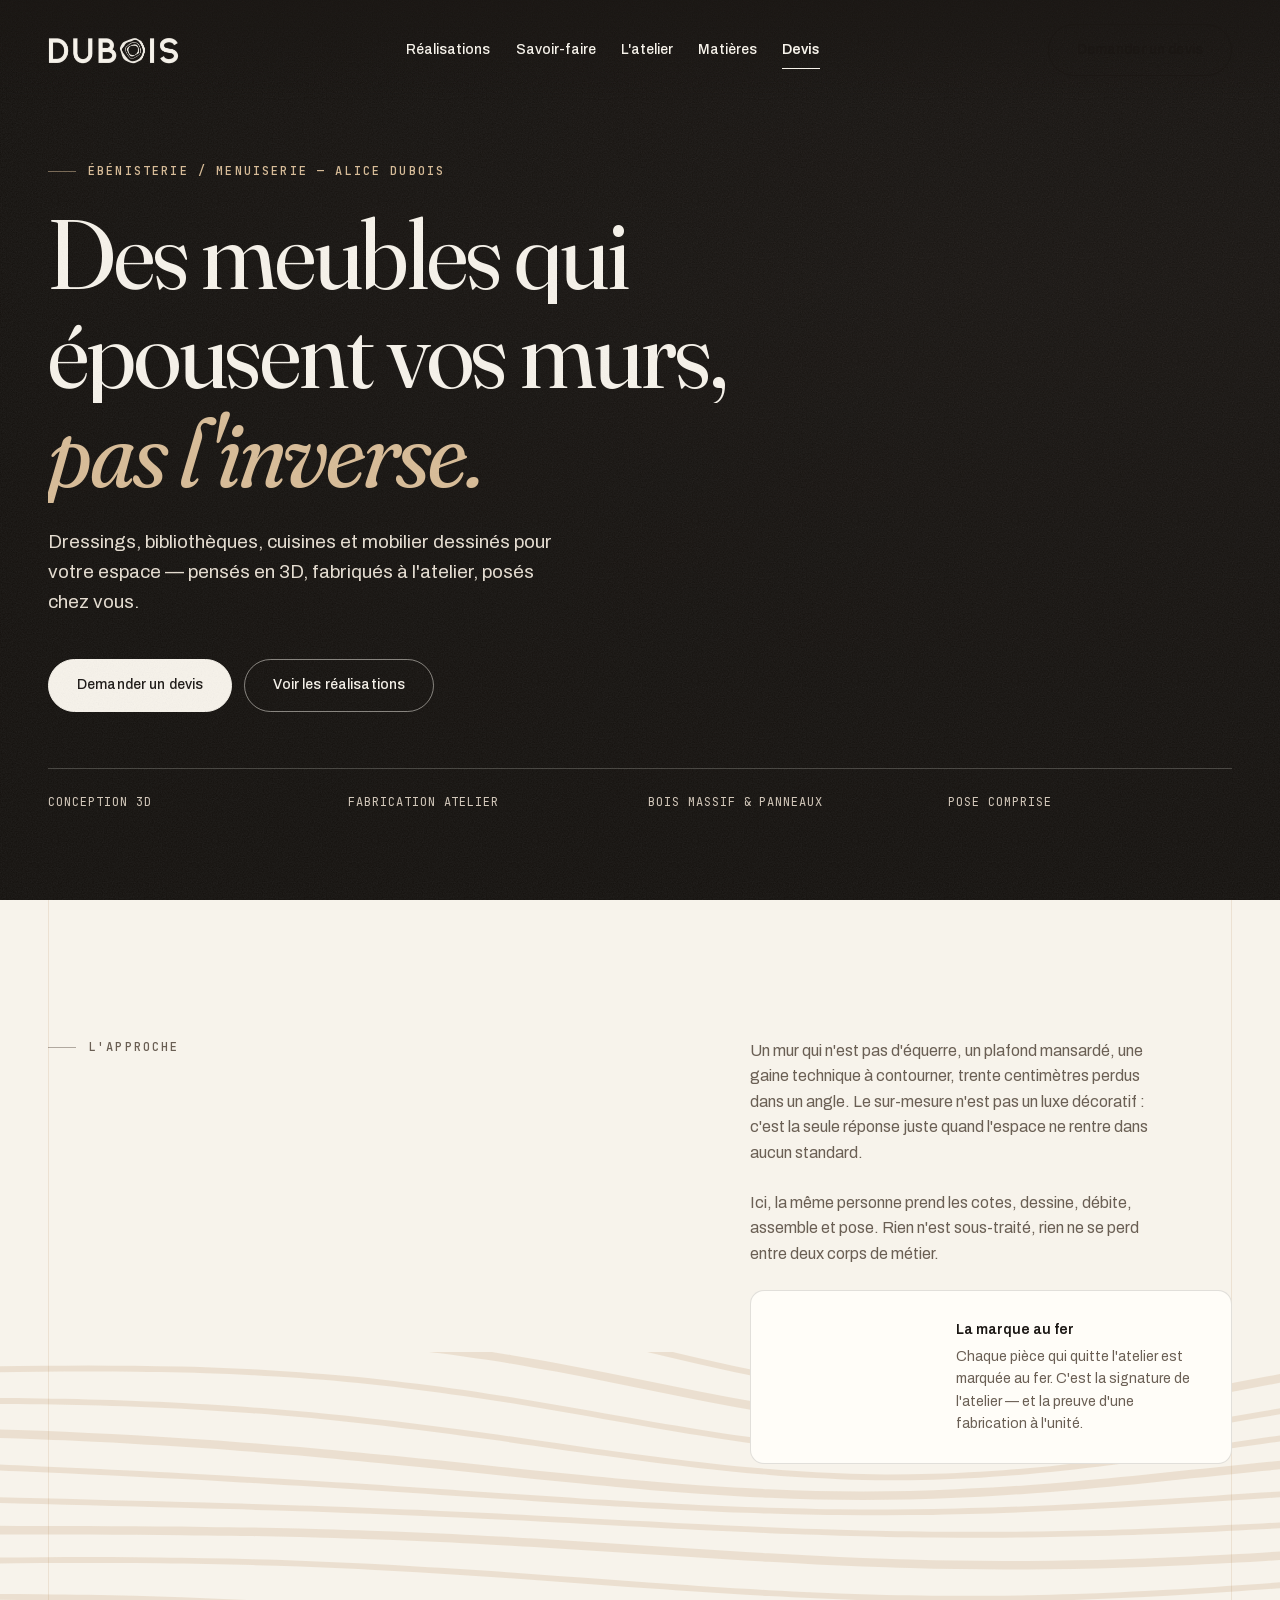
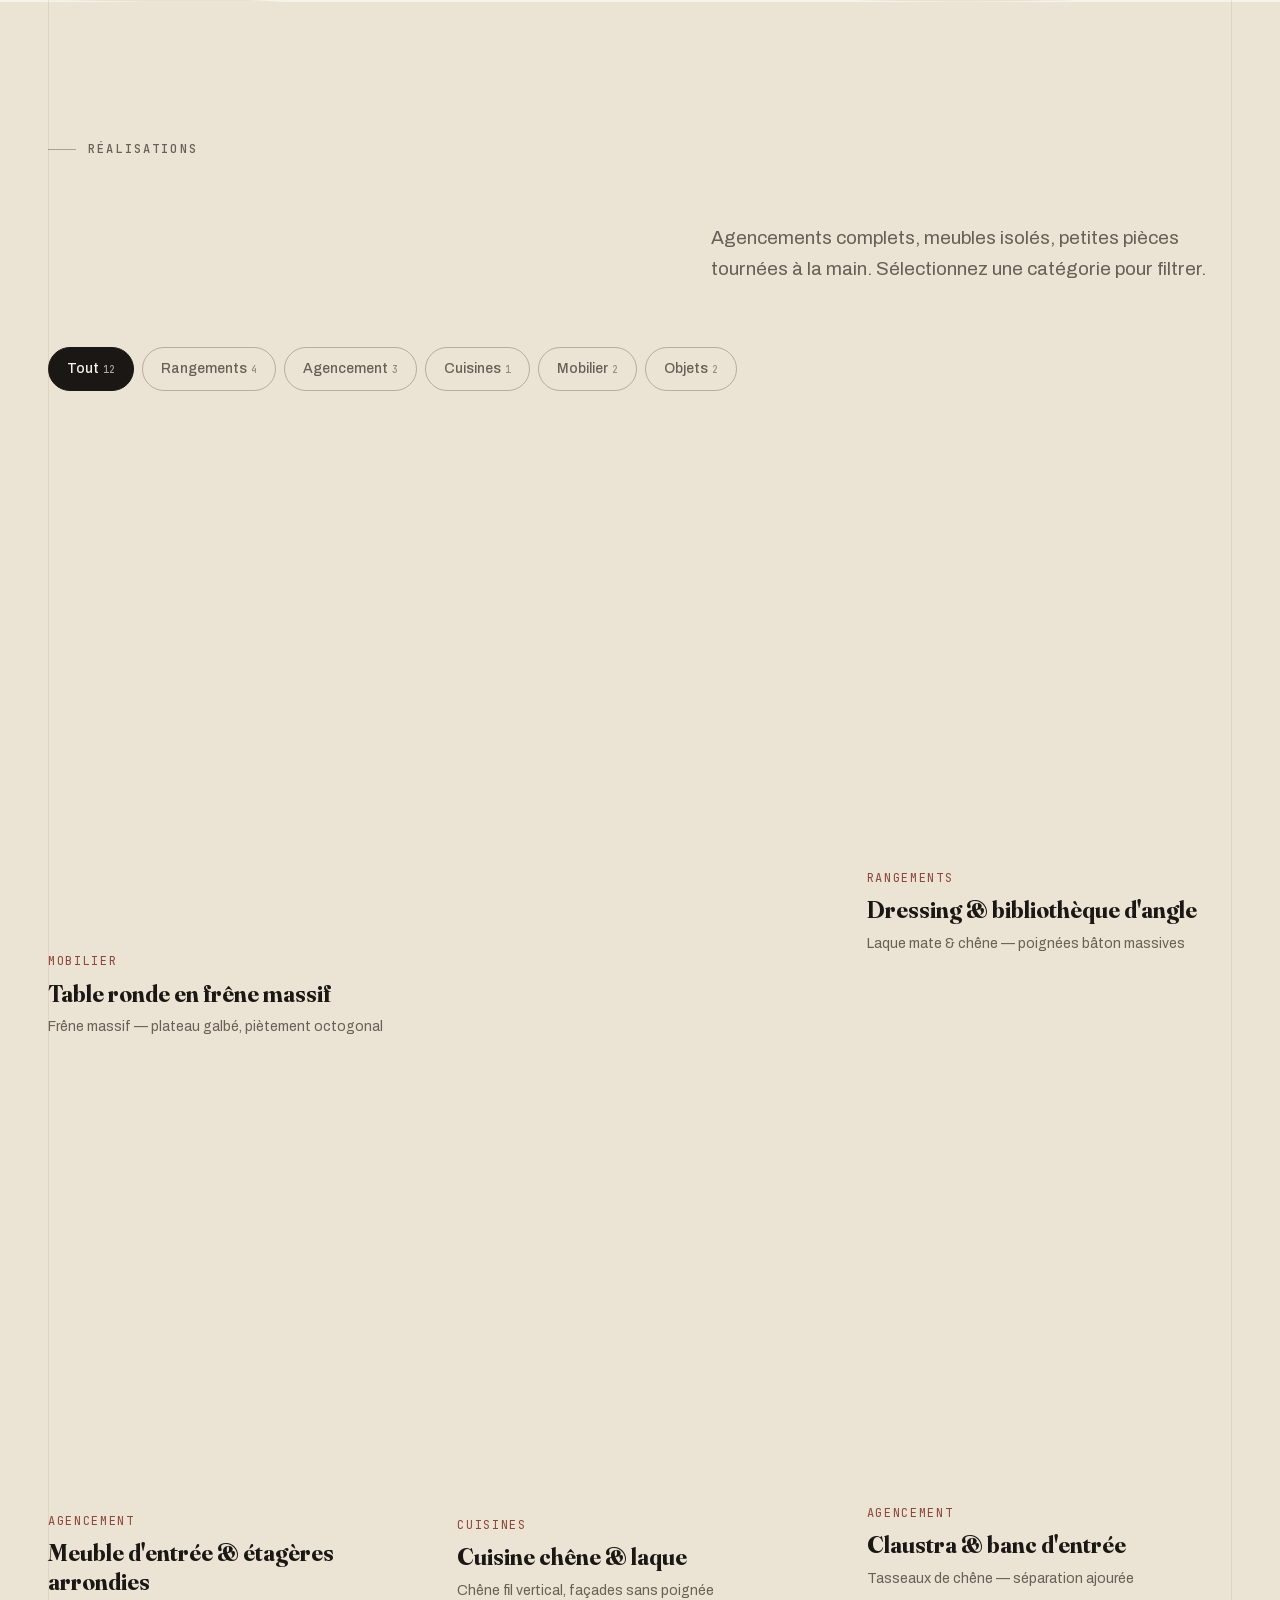
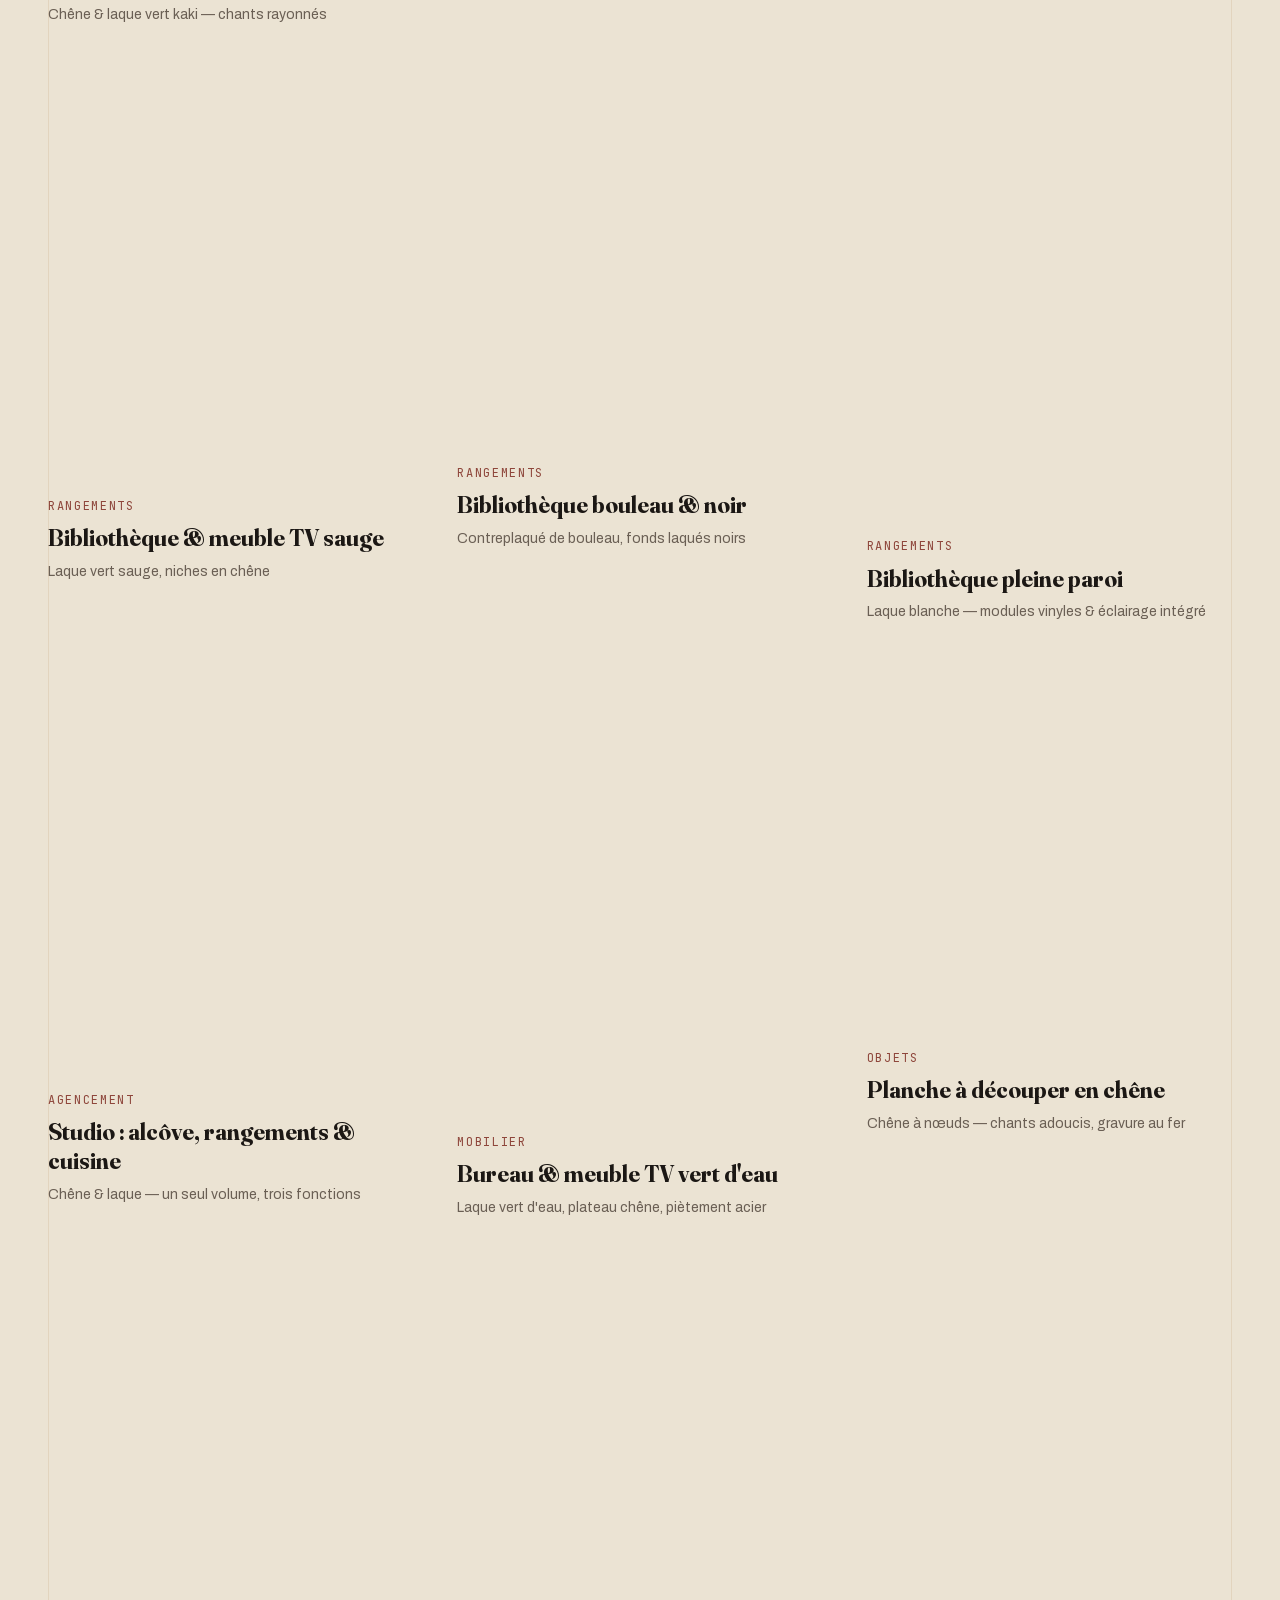
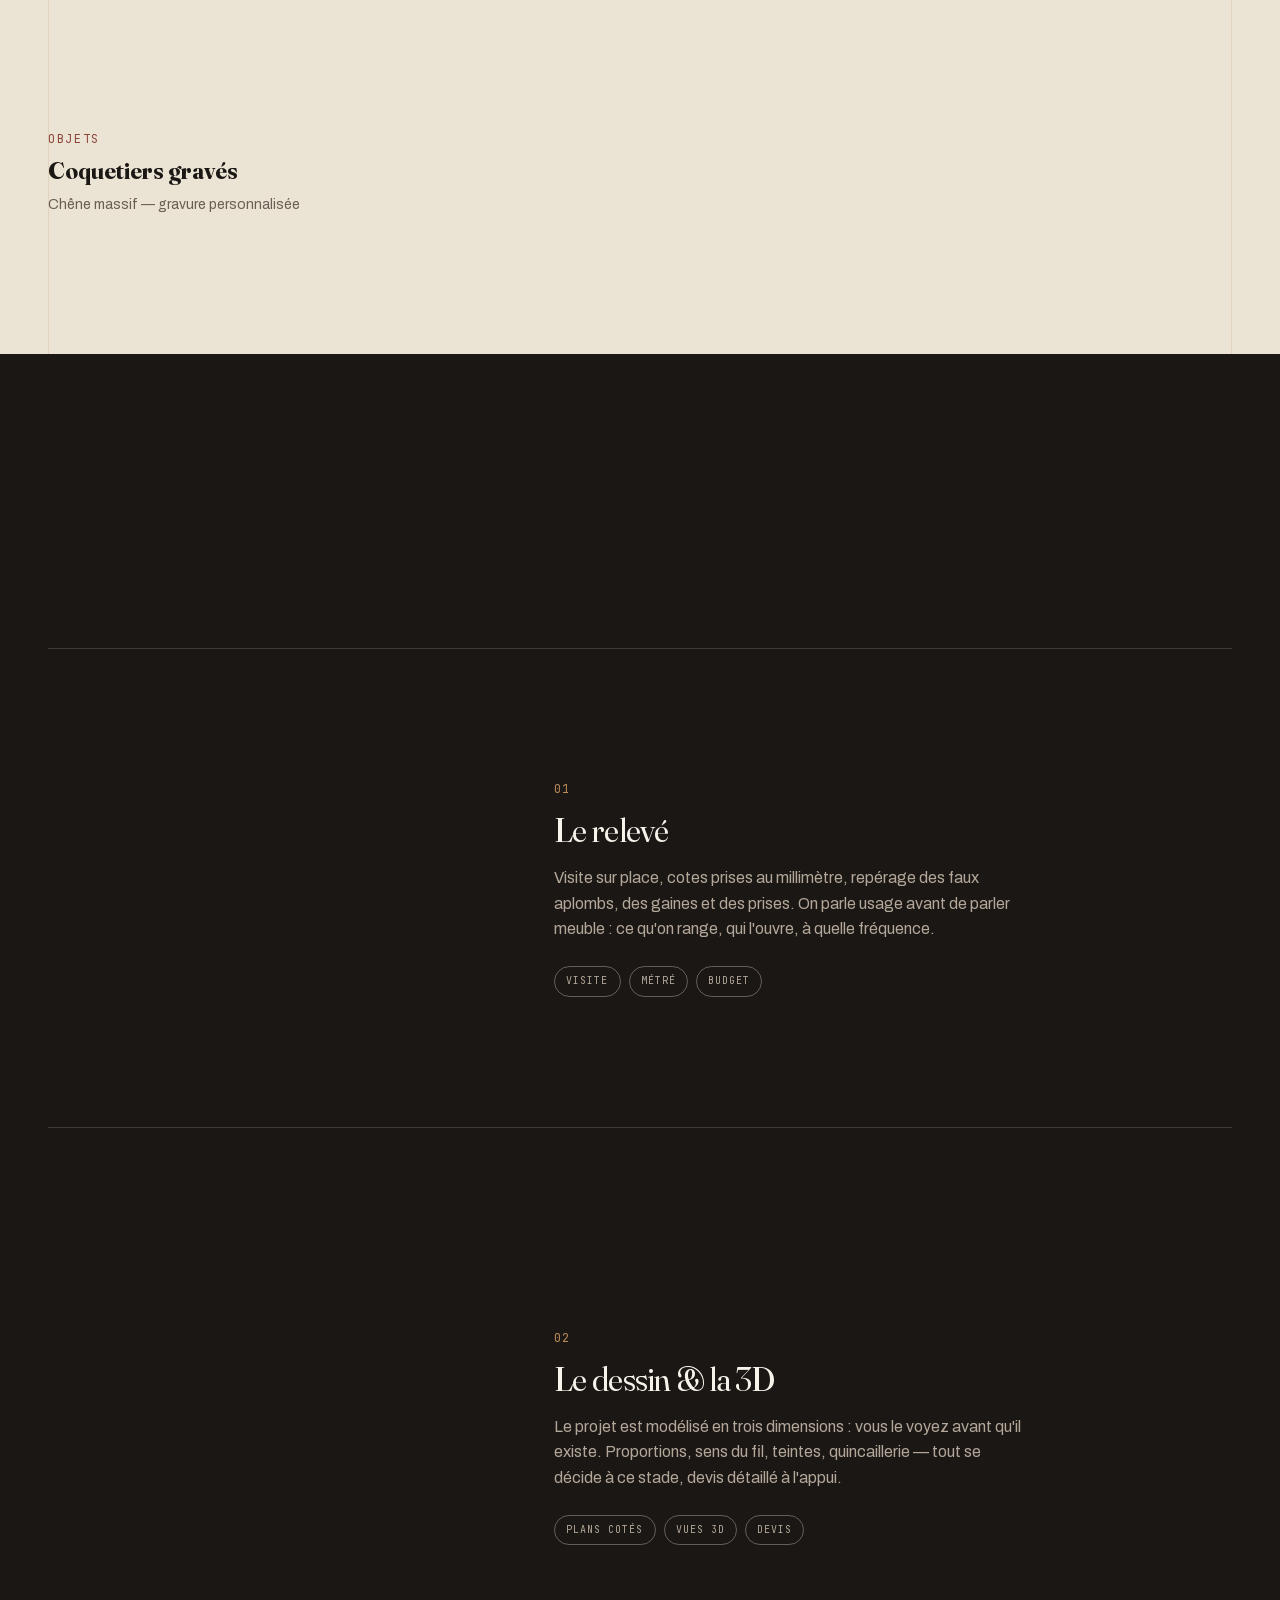
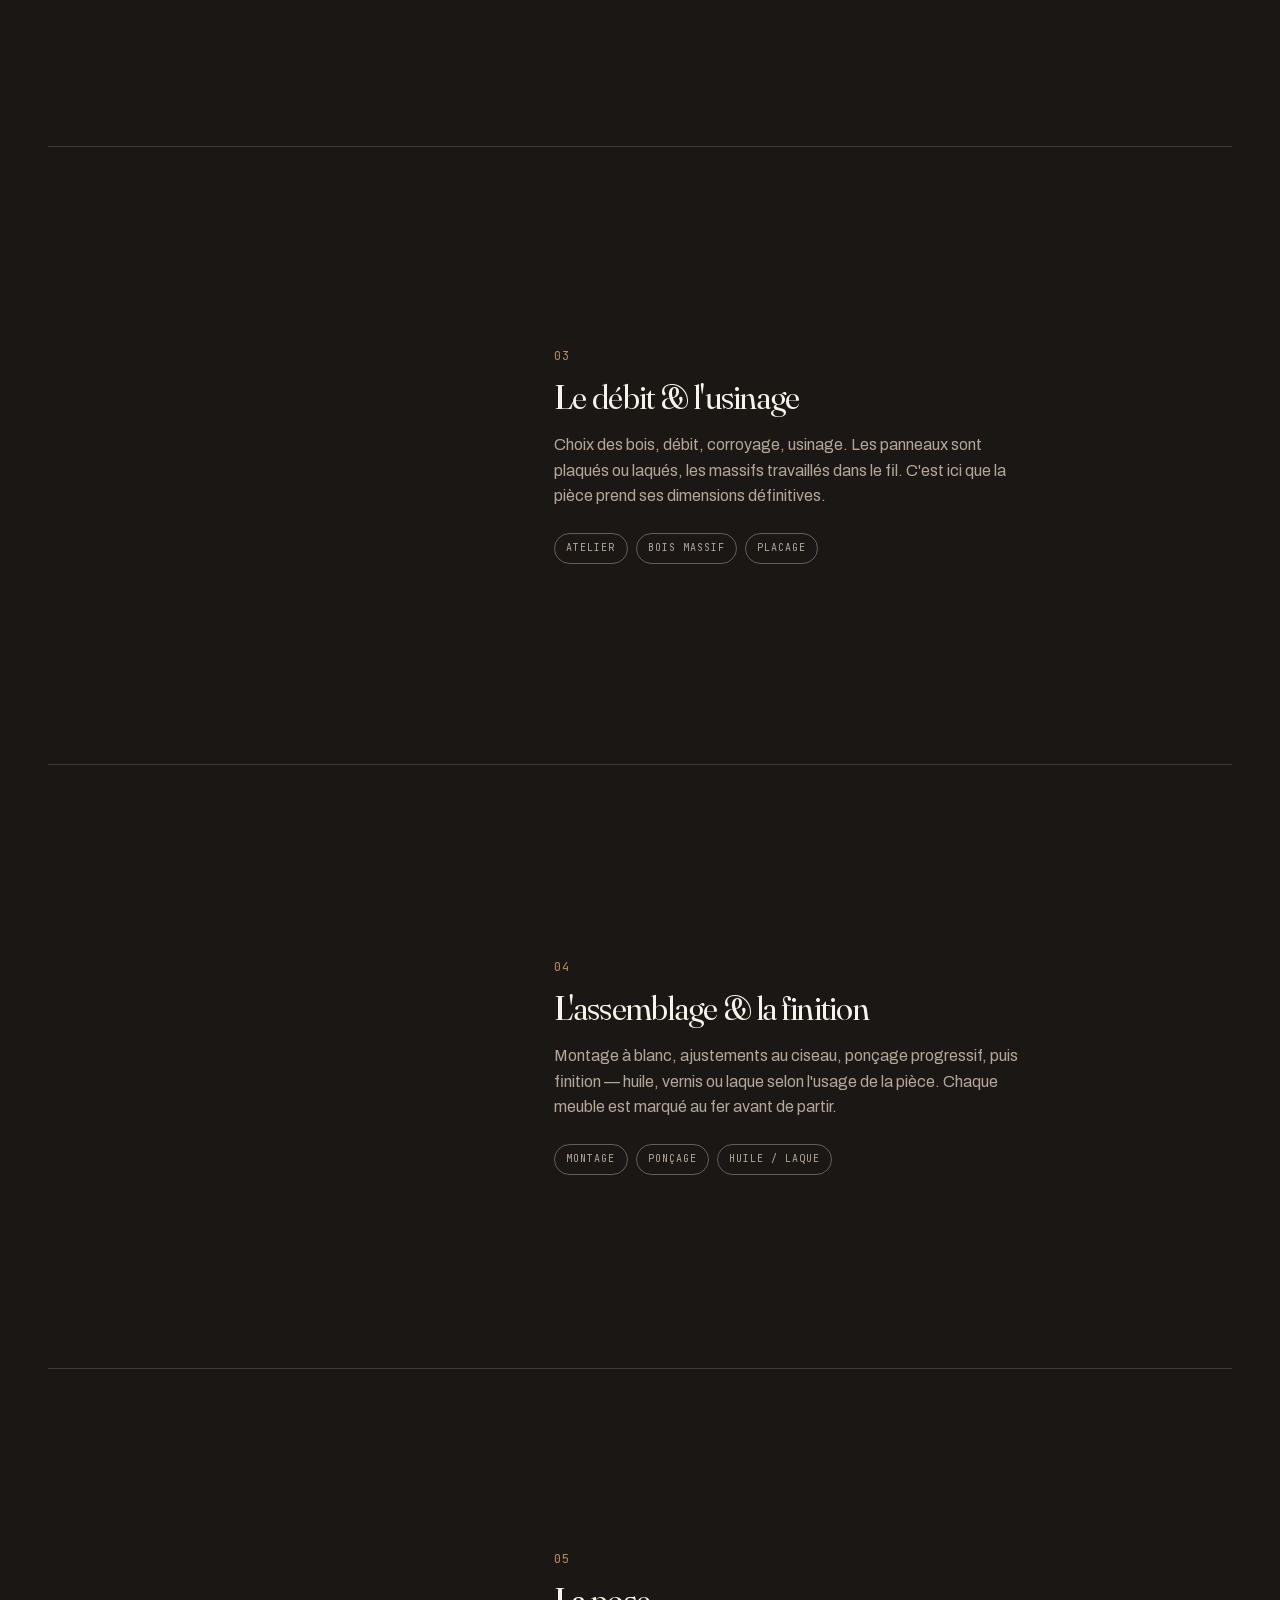
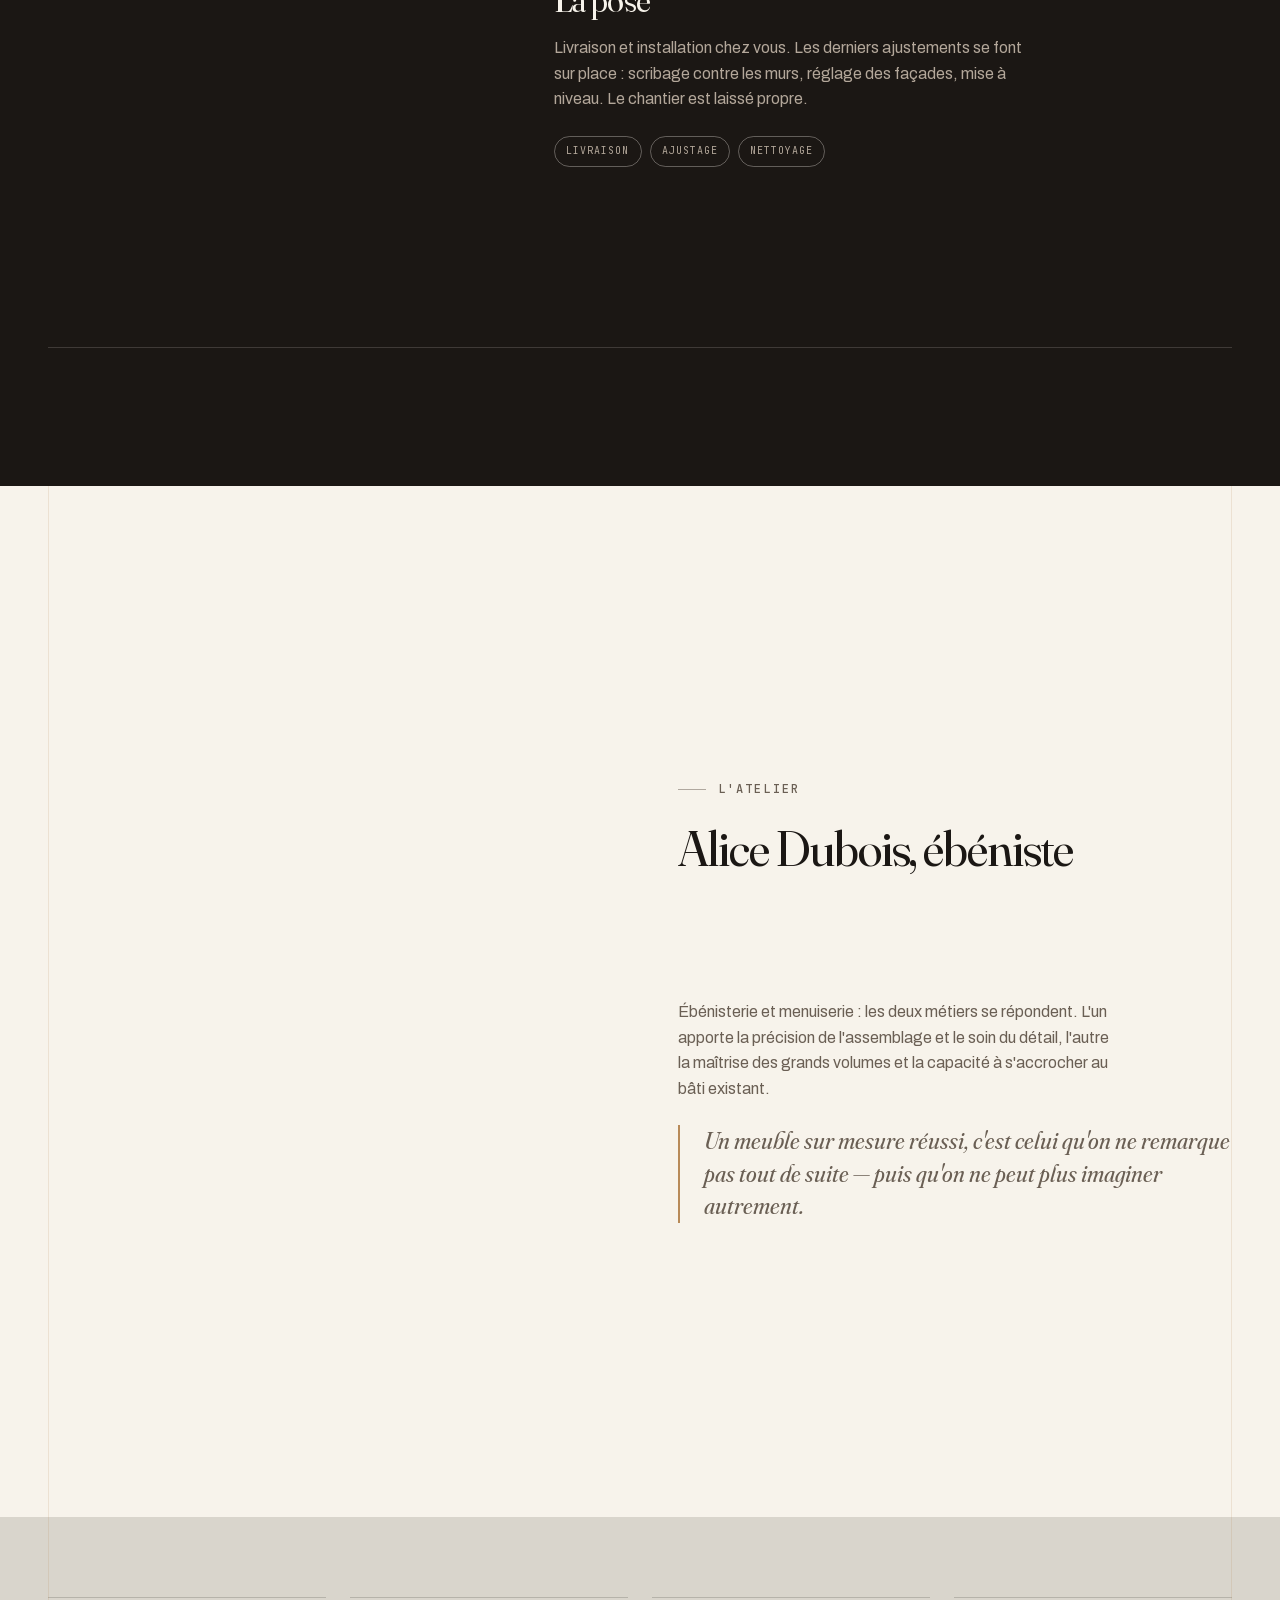
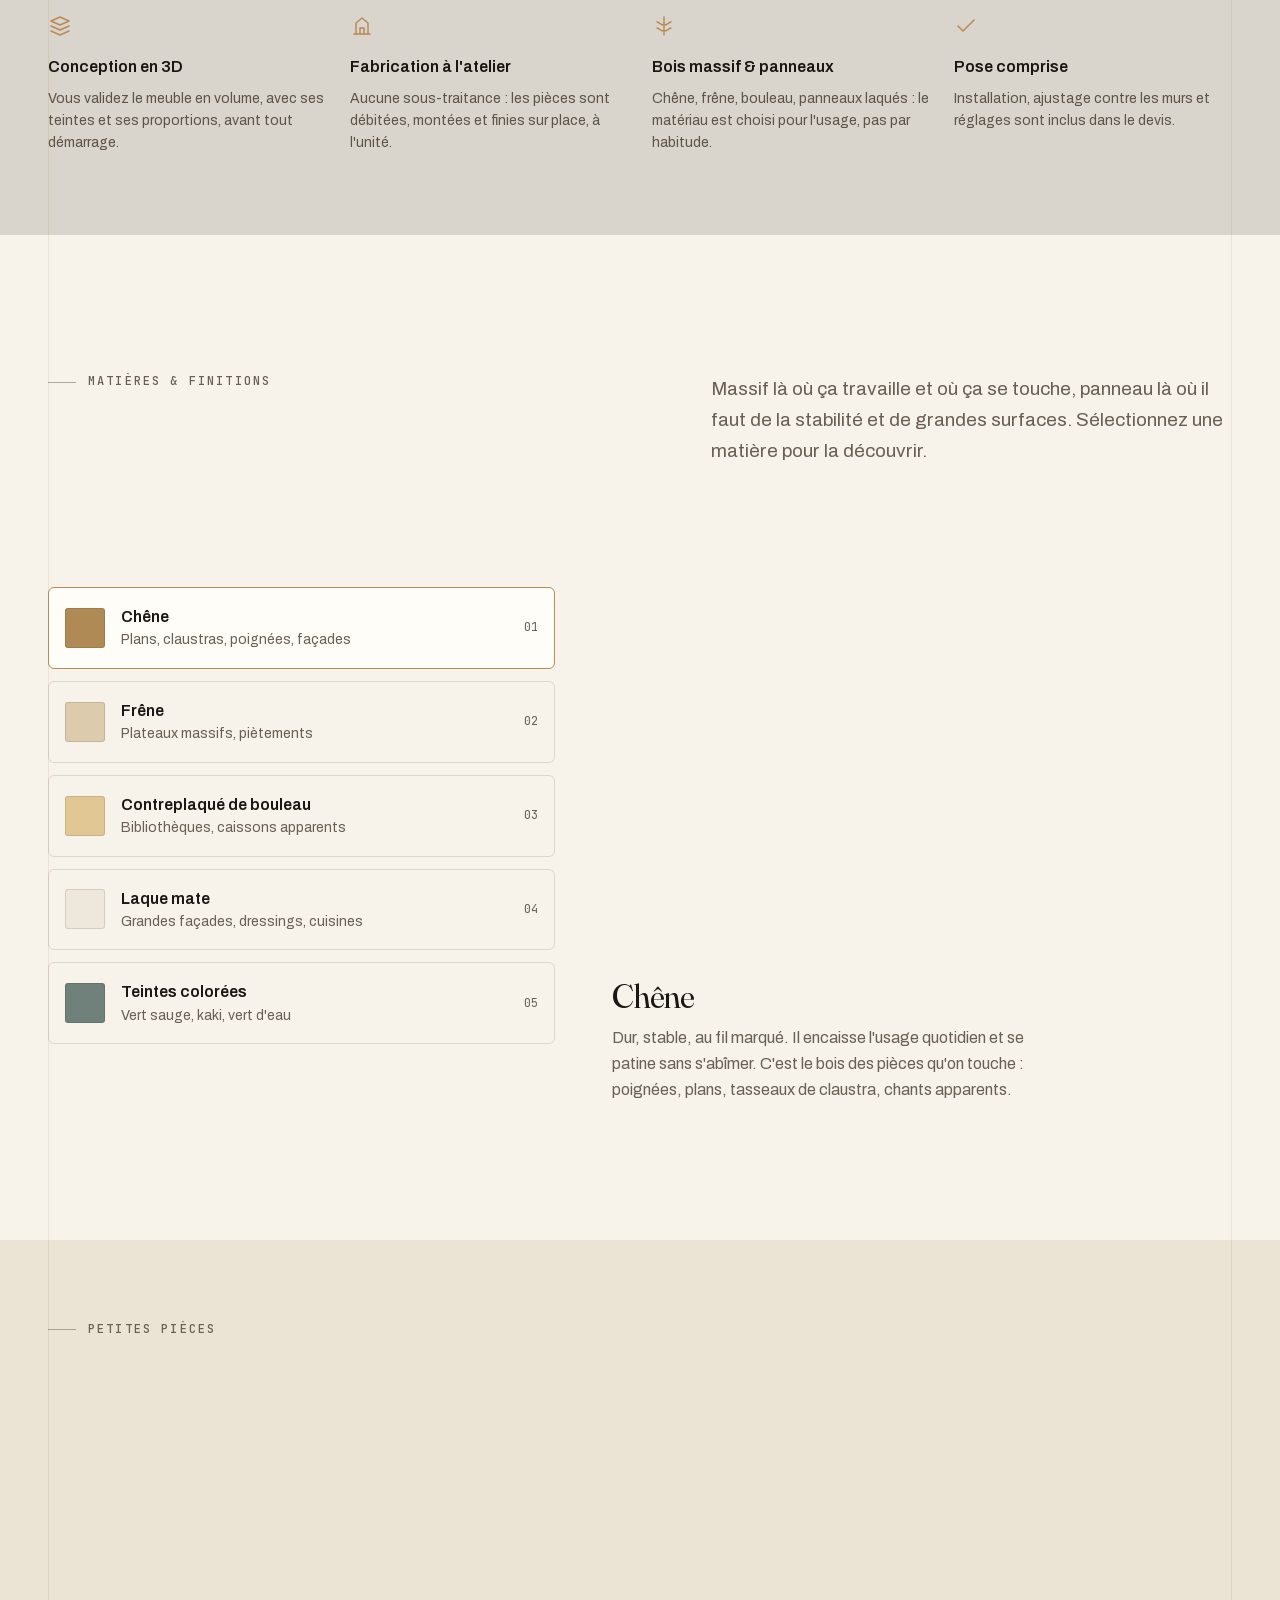
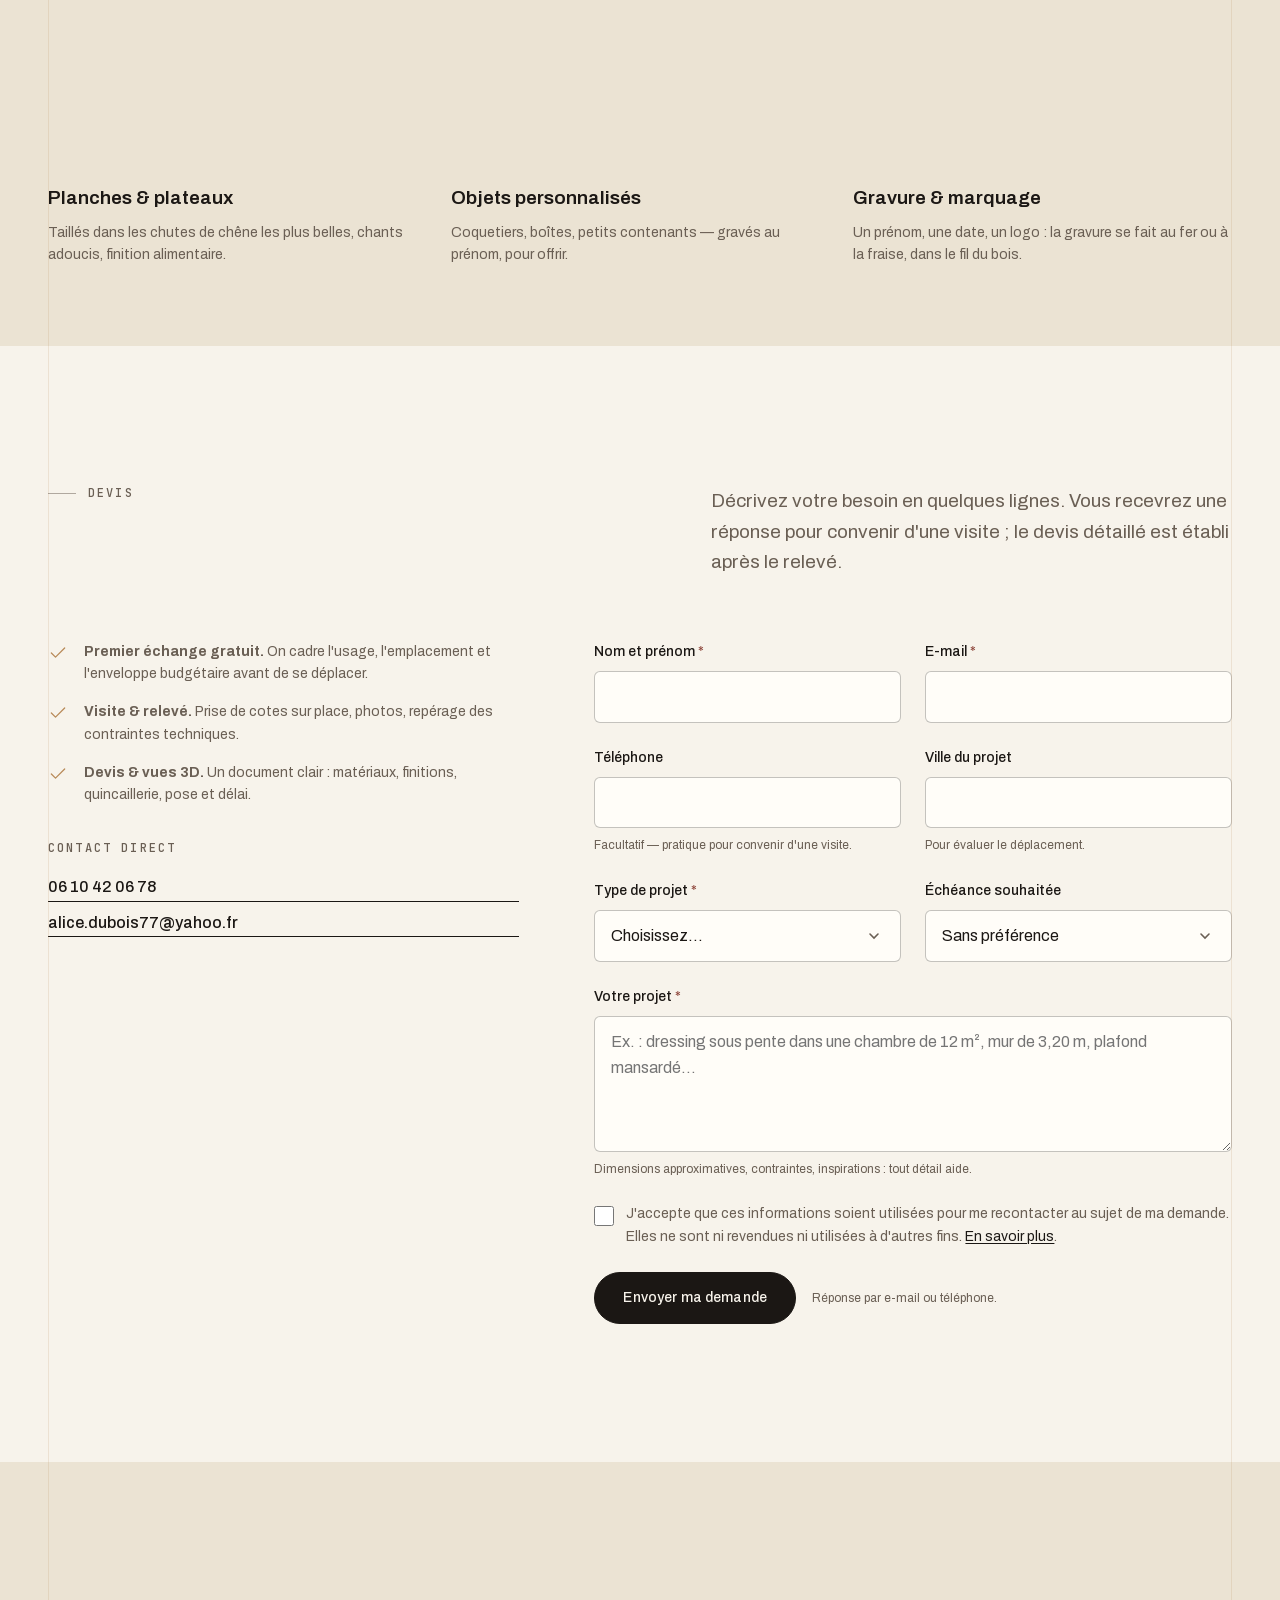
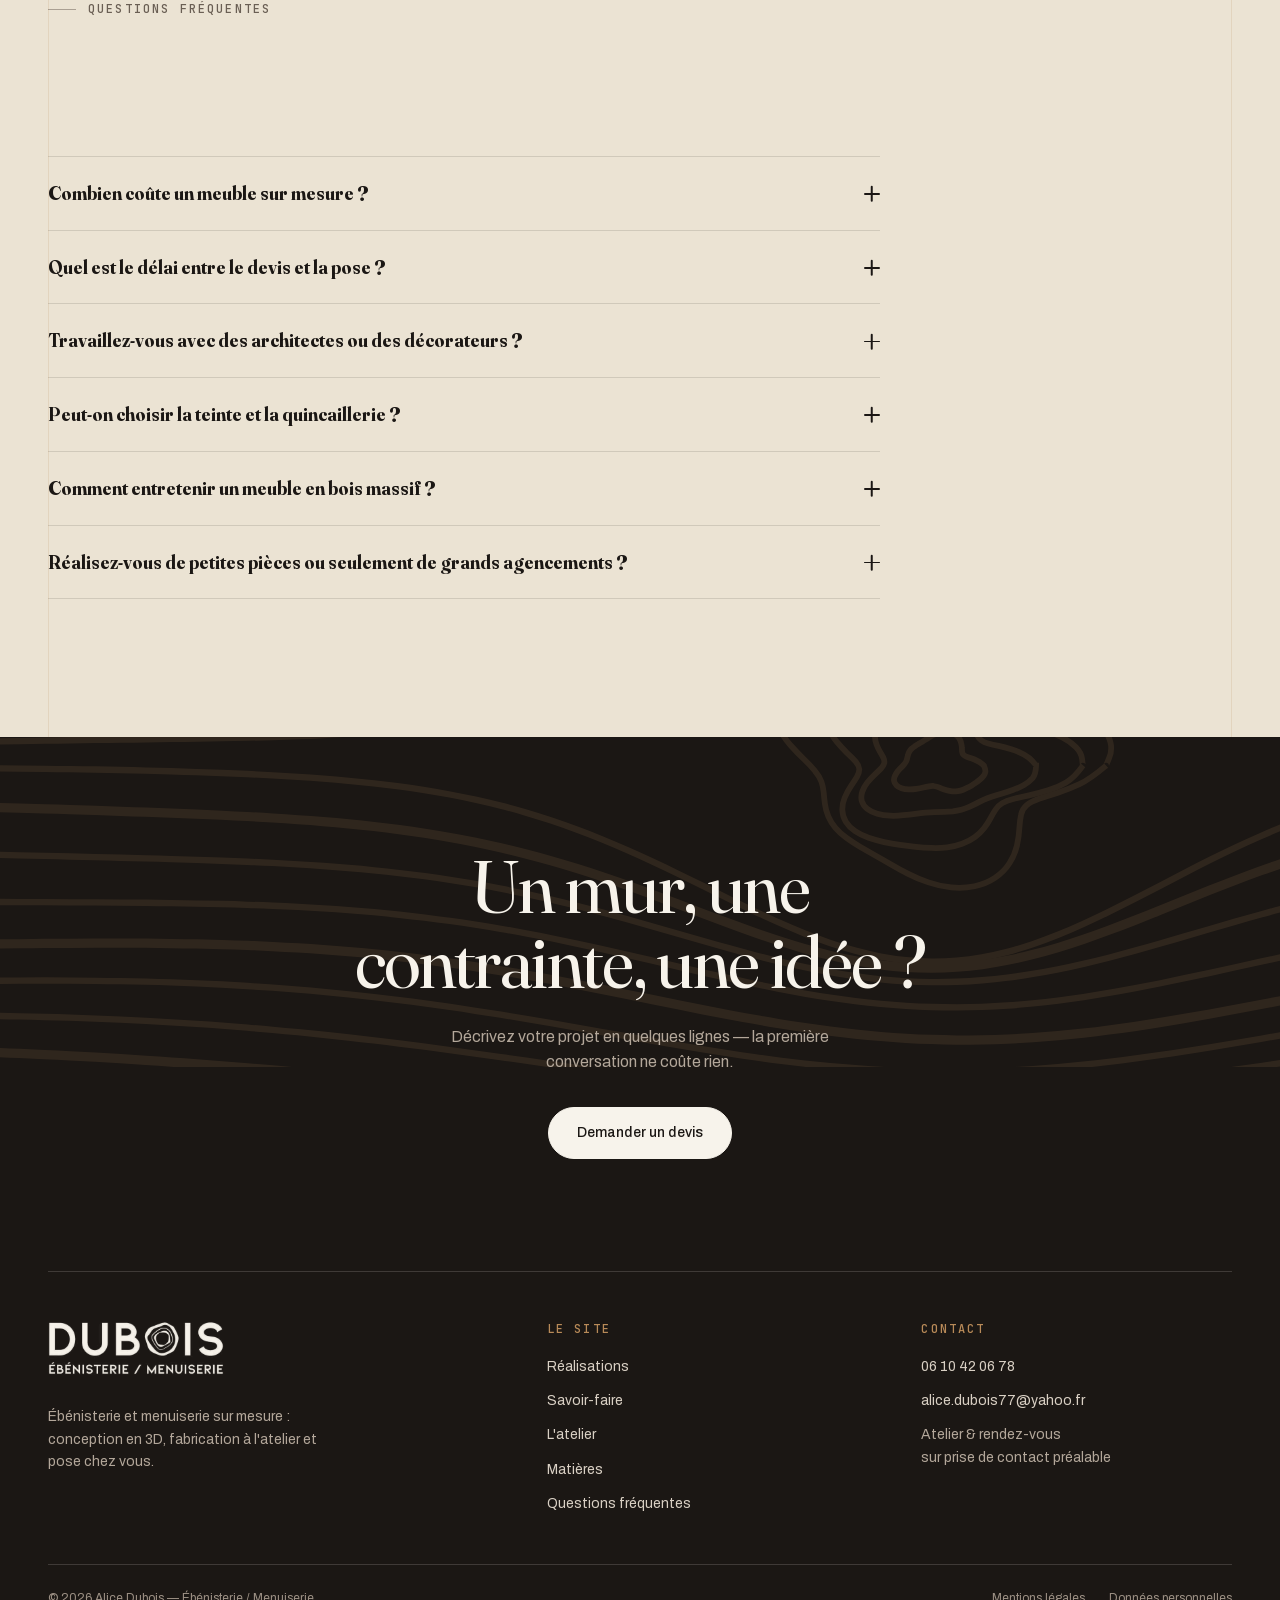
==== commit 9ed85083: "Intègre les 22 photos régénérées par IA Les visuels du site sont remplacés par les versions régénéré" ====
--- a/index.html
+++ b/index.html
@@ -175,7 +175,7 @@
 
         <div class="signature" data-reveal style="--d:3">
           <span data-reveal="media" class="media signature__img">
-            <picture><source type="image/avif" srcset="images/marque-au-fer-640.avif 640w, images/marque-au-fer-1200.avif 1200w"><source type="image/webp" srcset="images/marque-au-fer-640.webp 640w, images/marque-au-fer-1200.webp 1200w"><img src="images/marque-au-fer-640.webp" alt="Le nom Dubois marqué au fer dans le fil du chêne." width="640" height="506" loading="lazy" decoding="async"></picture>
+            <picture><source type="image/avif" srcset="images/marque-au-fer-640.avif 640w, images/marque-au-fer-1200.avif 1200w"><source type="image/webp" srcset="images/marque-au-fer-640.webp 640w, images/marque-au-fer-1200.webp 1200w"><img src="images/marque-au-fer-640.webp" alt="Le nom Dubois marqué au fer dans le fil du chêne." width="640" height="505" loading="lazy" decoding="async"></picture>
           </span>
           <p>
             <strong>La marque au fer</strong>
@@ -215,12 +215,12 @@
 
       <article class="work work--feature" data-cat="mobilier" data-reveal>
         <button class="work__btn" type="button" data-project="table-frene">
-          <span data-reveal="media" class="media work__media" style="--ar:1205/773;--ph:#837E77">
+          <span data-reveal="media" class="media work__media" style="--ar:1566/1005;--ph:#857669">
             <picture><source type="image/avif" srcset="images/table-frene-massif-640.avif 640w, images/table-frene-massif-1200.avif 1200w" sizes="(min-width:75rem) 66vw, (min-width:40rem) 50vw, 92vw"><source type="image/webp" srcset="images/table-frene-massif-640.webp 640w, images/table-frene-massif-1200.webp 1200w" sizes="(min-width:75rem) 66vw, (min-width:40rem) 50vw, 92vw"><img src="images/table-frene-massif-640.webp"
                  srcset="images/table-frene-massif-640.webp 640w, images/table-frene-massif-1200.webp 1200w"
                  sizes="(min-width:75rem) 66vw, (min-width:40rem) 50vw, 92vw"
                  alt="Table ronde en frêne massif, plateau galbé et piètement octogonal, devant un mur gris foncé."
-                 width="1205" height="773" loading="lazy" decoding="async"></picture>
+                 width="640" height="411" loading="lazy" decoding="async"></picture>
           </span>
           <span class="work__cat">Mobilier</span>
           <h3 class="work__title">Table ronde en frêne massif</h3>
@@ -230,12 +230,12 @@
 
       <article class="work" data-cat="rangements" data-reveal style="--d:1">
         <button class="work__btn" type="button" data-project="dressing-chene">
-          <span data-reveal="media" class="media work__media" style="--ar:1206/1364;--ph:#A38D80">
+          <span data-reveal="media" class="media work__media" style="--ar:1179/1334;--ph:#D4BFB0">
             <picture><source type="image/avif" srcset="images/dressing-chene-ensemble-640.avif 640w, images/dressing-chene-ensemble-1200.avif 1200w" sizes="(min-width:75rem) 33vw, (min-width:40rem) 50vw, 92vw"><source type="image/webp" srcset="images/dressing-chene-ensemble-640.webp 640w, images/dressing-chene-ensemble-1200.webp 1200w" sizes="(min-width:75rem) 33vw, (min-width:40rem) 50vw, 92vw"><img src="images/dressing-chene-ensemble-640.webp"
                  srcset="images/dressing-chene-ensemble-640.webp 640w, images/dressing-chene-ensemble-1200.webp 1200w"
                  sizes="(min-width:75rem) 33vw, (min-width:40rem) 50vw, 92vw"
                  alt="Dressing toute hauteur en laque mate crème avec bibliothèque latérale en chêne et longues poignées bâton."
-                 width="1206" height="1364" loading="lazy" decoding="async"></picture>
+                 width="640" height="724" loading="lazy" decoding="async"></picture>
           </span>
           <span class="work__cat">Rangements</span>
           <h3 class="work__title">Dressing &amp; bibliothèque d'angle</h3>
@@ -245,12 +245,12 @@
 
       <article class="work" data-cat="agencement" data-reveal style="--d:2">
         <button class="work__btn" type="button" data-project="entree-kaki">
-          <span data-reveal="media" class="media work__media" style="--ar:1182/1334;--ph:#A08B79">
+          <span data-reveal="media" class="media work__media" style="--ar:1180/1333;--ph:#B6946E">
             <picture><source type="image/avif" srcset="images/entree-claustra-kaki-640.avif 640w, images/entree-claustra-kaki-1200.avif 1200w" sizes="(min-width:75rem) 33vw, (min-width:40rem) 50vw, 92vw"><source type="image/webp" srcset="images/entree-claustra-kaki-640.webp 640w, images/entree-claustra-kaki-1200.webp 1200w" sizes="(min-width:75rem) 33vw, (min-width:40rem) 50vw, 92vw"><img src="images/entree-claustra-kaki-640.webp"
                  srcset="images/entree-claustra-kaki-640.webp 640w, images/entree-claustra-kaki-1200.webp 1200w"
                  sizes="(min-width:75rem) 33vw, (min-width:40rem) 50vw, 92vw"
                  alt="Meuble d'entrée en chêne et laque vert kaki, avec étagères latérales arrondies formant claustra."
-                 width="1182" height="1334" loading="lazy" decoding="async"></picture>
+                 width="640" height="723" loading="lazy" decoding="async"></picture>
           </span>
           <span class="work__cat">Agencement</span>
           <h3 class="work__title">Meuble d'entrée &amp; étagères arrondies</h3>
@@ -260,12 +260,12 @@
 
       <article class="work" data-cat="cuisines" data-reveal>
         <button class="work__btn" type="button" data-project="cuisine">
-          <span data-reveal="media" class="media work__media" style="--ar:1206/1377;--ph:#B4AA98">
+          <span data-reveal="media" class="media work__media" style="--ar:1174/1339;--ph:#C6B099">
             <picture><source type="image/avif" srcset="images/cuisine-chene-blanc-640.avif 640w, images/cuisine-chene-blanc-1200.avif 1200w" sizes="(min-width:75rem) 33vw, (min-width:40rem) 50vw, 92vw"><source type="image/webp" srcset="images/cuisine-chene-blanc-640.webp 640w, images/cuisine-chene-blanc-1200.webp 1200w" sizes="(min-width:75rem) 33vw, (min-width:40rem) 50vw, 92vw"><img src="images/cuisine-chene-blanc-640.webp"
                  srcset="images/cuisine-chene-blanc-640.webp 640w, images/cuisine-chene-blanc-1200.webp 1200w"
                  sizes="(min-width:75rem) 33vw, (min-width:40rem) 50vw, 92vw"
                  alt="Cuisine linéaire : meubles hauts en chêne, caissons bas laqués clairs et plan de travail blanc."
-                 width="1206" height="1377" loading="lazy" decoding="async"></picture>
+                 width="640" height="730" loading="lazy" decoding="async"></picture>
           </span>
           <span class="work__cat">Cuisines</span>
           <h3 class="work__title">Cuisine chêne &amp; laque</h3>
@@ -275,12 +275,12 @@
 
       <article class="work" data-cat="agencement" data-reveal style="--d:1">
         <button class="work__btn" type="button" data-project="claustra">
-          <span data-reveal="media" class="media work__media" style="--ar:1206/1345;--ph:#A49781">
+          <span data-reveal="media" class="media work__media" style="--ar:1191/1321;--ph:#AE9278">
             <picture><source type="image/avif" srcset="images/claustra-chene-escalier-640.avif 640w, images/claustra-chene-escalier-1200.avif 1200w" sizes="(min-width:75rem) 33vw, (min-width:40rem) 50vw, 92vw"><source type="image/webp" srcset="images/claustra-chene-escalier-640.webp 640w, images/claustra-chene-escalier-1200.webp 1200w" sizes="(min-width:75rem) 33vw, (min-width:40rem) 50vw, 92vw"><img src="images/claustra-chene-escalier-640.webp"
                  srcset="images/claustra-chene-escalier-640.webp 640w, images/claustra-chene-escalier-1200.webp 1200w"
                  sizes="(min-width:75rem) 33vw, (min-width:40rem) 50vw, 92vw"
                  alt="Claustra en tasseaux de chêne séparant une entrée d'un escalier, avec banc-rangement assorti."
-                 width="1206" height="1345" loading="lazy" decoding="async"></picture>
+                 width="640" height="710" loading="lazy" decoding="async"></picture>
           </span>
           <span class="work__cat">Agencement</span>
           <h3 class="work__title">Claustra &amp; banc d'entrée</h3>
@@ -290,12 +290,12 @@
 
       <article class="work" data-cat="rangements" data-reveal style="--d:2">
         <button class="work__btn" type="button" data-project="biblio-sauge">
-          <span data-reveal="media" class="media work__media" style="--ar:1205/1353;--ph:#91897D">
+          <span data-reveal="media" class="media work__media" style="--ar:1183/1329;--ph:#887C68">
             <picture><source type="image/avif" srcset="images/bibliotheque-tv-sauge-640.avif 640w, images/bibliotheque-tv-sauge-1200.avif 1200w" sizes="(min-width:75rem) 33vw, (min-width:40rem) 50vw, 92vw"><source type="image/webp" srcset="images/bibliotheque-tv-sauge-640.webp 640w, images/bibliotheque-tv-sauge-1200.webp 1200w" sizes="(min-width:75rem) 33vw, (min-width:40rem) 50vw, 92vw"><img src="images/bibliotheque-tv-sauge-640.webp"
                  srcset="images/bibliotheque-tv-sauge-640.webp 640w, images/bibliotheque-tv-sauge-1200.webp 1200w"
                  sizes="(min-width:75rem) 33vw, (min-width:40rem) 50vw, 92vw"
                  alt="Bibliothèque murale vert sauge à tablettes décalées, niches en chêne et meuble TV bas assorti."
-                 width="1205" height="1353" loading="lazy" decoding="async"></picture>
+                 width="640" height="719" loading="lazy" decoding="async"></picture>
           </span>
           <span class="work__cat">Rangements</span>
           <h3 class="work__title">Bibliothèque &amp; meuble TV sauge</h3>
@@ -305,12 +305,12 @@
 
       <article class="work" data-cat="rangements" data-reveal>
         <button class="work__btn" type="button" data-project="biblio-bouleau">
-          <span data-reveal="media" class="media work__media" style="--ar:1205/1246;--ph:#69615B">
+          <span data-reveal="media" class="media work__media" style="--ar:1234/1275;--ph:#766A5B">
             <picture><source type="image/avif" srcset="images/bibliotheque-bouleau-noir-640.avif 640w, images/bibliotheque-bouleau-noir-1200.avif 1200w" sizes="(min-width:75rem) 33vw, (min-width:40rem) 50vw, 92vw"><source type="image/webp" srcset="images/bibliotheque-bouleau-noir-640.webp 640w, images/bibliotheque-bouleau-noir-1200.webp 1200w" sizes="(min-width:75rem) 33vw, (min-width:40rem) 50vw, 92vw"><img src="images/bibliotheque-bouleau-noir-640.webp"
                  srcset="images/bibliotheque-bouleau-noir-640.webp 640w, images/bibliotheque-bouleau-noir-1200.webp 1200w"
                  sizes="(min-width:75rem) 33vw, (min-width:40rem) 50vw, 92vw"
                  alt="Bibliothèque à casiers irréguliers en contreplaqué de bouleau et fonds noirs, meuble TV assorti."
-                 width="1205" height="1246" loading="lazy" decoding="async"></picture>
+                 width="640" height="661" loading="lazy" decoding="async"></picture>
           </span>
           <span class="work__cat">Rangements</span>
           <h3 class="work__title">Bibliothèque bouleau &amp; noir</h3>
@@ -320,12 +320,12 @@
 
       <article class="work" data-cat="rangements" data-reveal style="--d:1">
         <button class="work__btn" type="button" data-project="biblio-blanche">
-          <span data-reveal="media" class="media work__media" style="--ar:828/1021;--ph:#8E795F">
+          <span data-reveal="media" class="media work__media" style="--ar:1129/1393;--ph:#927A5F">
             <picture><source type="image/avif" srcset="images/bibliotheque-blanche-640.avif 640w, images/bibliotheque-blanche-1200.avif 1200w" sizes="(min-width:75rem) 33vw, (min-width:40rem) 50vw, 92vw"><source type="image/webp" srcset="images/bibliotheque-blanche-640.webp 640w, images/bibliotheque-blanche-1200.webp 1200w" sizes="(min-width:75rem) 33vw, (min-width:40rem) 50vw, 92vw"><img src="images/bibliotheque-blanche-640.webp"
                  srcset="images/bibliotheque-blanche-640.webp 640w, images/bibliotheque-blanche-1200.webp 1200w"
                  sizes="(min-width:75rem) 33vw, (min-width:40rem) 50vw, 92vw"
                  alt="Bibliothèque blanche occupant tout un mur, casiers de tailles variées et bandeau bas pour vinyles."
-                 width="828" height="1021" loading="lazy" decoding="async"></picture>
+                 width="640" height="790" loading="lazy" decoding="async"></picture>
           </span>
           <span class="work__cat">Rangements</span>
           <h3 class="work__title">Bibliothèque pleine paroi</h3>
@@ -335,12 +335,12 @@
 
       <article class="work" data-cat="agencement" data-reveal style="--d:2">
         <button class="work__btn" type="button" data-project="studio">
-          <span data-reveal="media" class="media work__media" style="--ar:828/843;--ph:#A79B88">
+          <span data-reveal="media" class="media work__media" style="--ar:1188/1324;--ph:#AF9A83">
             <picture><source type="image/avif" srcset="images/studio-lit-cuisine-640.avif 640w, images/studio-lit-cuisine-1200.avif 1200w" sizes="(min-width:75rem) 33vw, (min-width:40rem) 50vw, 92vw"><source type="image/webp" srcset="images/studio-lit-cuisine-640.webp 640w, images/studio-lit-cuisine-1200.webp 1200w" sizes="(min-width:75rem) 33vw, (min-width:40rem) 50vw, 92vw"><img src="images/studio-lit-cuisine-640.webp"
                  srcset="images/studio-lit-cuisine-640.webp 640w, images/studio-lit-cuisine-1200.webp 1200w"
                  sizes="(min-width:75rem) 33vw, (min-width:40rem) 50vw, 92vw"
                  alt="Studio agencé : alcôve de lit encadrée de chêne, rangements hauts laqués et cuisine intégrée."
-                 width="828" height="843" loading="lazy" decoding="async"></picture>
+                 width="640" height="713" loading="lazy" decoding="async"></picture>
           </span>
           <span class="work__cat">Agencement</span>
           <h3 class="work__title">Studio : alcôve, rangements &amp; cuisine</h3>
@@ -350,12 +350,12 @@
 
       <article class="work" data-cat="mobilier" data-reveal>
         <button class="work__btn" type="button" data-project="bureau-vert">
-          <span data-reveal="media" class="media work__media" style="--ar:828/1022;--ph:#A79D90">
+          <span data-reveal="media" class="media work__media" style="--ar:1131/1391;--ph:#AC9D8B">
             <picture><source type="image/avif" srcset="images/bureau-tv-vert-eau-640.avif 640w, images/bureau-tv-vert-eau-1200.avif 1200w" sizes="(min-width:75rem) 33vw, (min-width:40rem) 50vw, 92vw"><source type="image/webp" srcset="images/bureau-tv-vert-eau-640.webp 640w, images/bureau-tv-vert-eau-1200.webp 1200w" sizes="(min-width:75rem) 33vw, (min-width:40rem) 50vw, 92vw"><img src="images/bureau-tv-vert-eau-640.webp"
                  srcset="images/bureau-tv-vert-eau-640.webp 640w, images/bureau-tv-vert-eau-1200.webp 1200w"
                  sizes="(min-width:75rem) 33vw, (min-width:40rem) 50vw, 92vw"
                  alt="Bureau escamotable en chêne sur colonne vert d'eau, avec meuble TV suspendu assorti."
-                 width="828" height="1022" loading="lazy" decoding="async"></picture>
+                 width="640" height="787" loading="lazy" decoding="async"></picture>
           </span>
           <span class="work__cat">Mobilier</span>
           <h3 class="work__title">Bureau &amp; meuble TV vert d'eau</h3>
@@ -365,12 +365,12 @@
 
       <article class="work" data-cat="objets" data-reveal style="--d:1">
         <button class="work__btn" type="button" data-project="planche">
-          <span data-reveal="media" class="media work__media" style="--ar:828/800;--ph:#A9855B">
+          <span data-reveal="media" class="media work__media" style="--ar:1254/1254;--ph:#AF8146">
             <picture><source type="image/avif" srcset="images/planche-chene-gravee-640.avif 640w, images/planche-chene-gravee-1200.avif 1200w" sizes="(min-width:75rem) 33vw, (min-width:40rem) 50vw, 92vw"><source type="image/webp" srcset="images/planche-chene-gravee-640.webp 640w, images/planche-chene-gravee-1200.webp 1200w" sizes="(min-width:75rem) 33vw, (min-width:40rem) 50vw, 92vw"><img src="images/planche-chene-gravee-640.webp"
                  srcset="images/planche-chene-gravee-640.webp 640w, images/planche-chene-gravee-1200.webp 1200w"
                  sizes="(min-width:75rem) 33vw, (min-width:40rem) 50vw, 92vw"
                  alt="Planche à découper en chêne avec nœuds apparents et manche intégré, gravée du nom Dubois."
-                 width="828" height="800" loading="lazy" decoding="async"></picture>
+                 width="640" height="640" loading="lazy" decoding="async"></picture>
           </span>
           <span class="work__cat">Objets</span>
           <h3 class="work__title">Planche à découper en chêne</h3>
@@ -380,12 +380,12 @@
 
       <article class="work" data-cat="objets" data-reveal style="--d:2">
         <button class="work__btn" type="button" data-project="coquetiers">
-          <span data-reveal="media" class="media work__media" style="--ar:828/632;--ph:#948B78">
+          <span data-reveal="media" class="media work__media" style="--ar:1129/1393;--ph:#847B5C">
             <picture><source type="image/avif" srcset="images/coquetiers-graves-640.avif 640w, images/coquetiers-graves-1200.avif 1200w" sizes="(min-width:75rem) 33vw, (min-width:40rem) 50vw, 92vw"><source type="image/webp" srcset="images/coquetiers-graves-640.webp 640w, images/coquetiers-graves-1200.webp 1200w" sizes="(min-width:75rem) 33vw, (min-width:40rem) 50vw, 92vw"><img src="images/coquetiers-graves-640.webp"
                  srcset="images/coquetiers-graves-640.webp 640w, images/coquetiers-graves-1200.webp 1200w"
                  sizes="(min-width:75rem) 33vw, (min-width:40rem) 50vw, 92vw"
                  alt="Trois coquetiers en chêne gravés de prénoms, posés sur un plateau en frêne."
-                 width="828" height="632" loading="lazy" decoding="async"></picture>
+                 width="640" height="790" loading="lazy" decoding="async"></picture>
           </span>
           <span class="work__cat">Objets</span>
           <h3 class="work__title">Coquetiers gravés</h3>
@@ -414,8 +414,8 @@
 
     <ol class="steps">
         <li class="step" data-reveal>
-          <span class="media step__media" data-reveal="media" style="--ar:640/710;--ph:#858C83">
-            <picture><source type="image/avif" srcset="images/atelier-cale-a-poncer-640.avif 640w, images/atelier-cale-a-poncer-1200.avif 1200w"><source type="image/webp" srcset="images/atelier-cale-a-poncer-640.webp 640w, images/atelier-cale-a-poncer-1200.webp 1200w"><img src="images/atelier-cale-a-poncer-640.webp" alt="Alice Dubois ajuste une pièce en place sur un chantier, cale à poncer à la main." width="640" height="710" loading="lazy" decoding="async"></picture>
+          <span class="media step__media" data-reveal="media" style="--ar:1331/1181;--ph:#7C7567">
+            <picture><source type="image/avif" srcset="images/atelier-cale-a-poncer-640.avif 640w, images/atelier-cale-a-poncer-1200.avif 1200w"><source type="image/webp" srcset="images/atelier-cale-a-poncer-640.webp 640w, images/atelier-cale-a-poncer-1200.webp 1200w"><img src="images/atelier-cale-a-poncer-640.webp" alt="Alice Dubois ajuste une pièce en place sur un chantier, cale à poncer à la main." width="640" height="568" loading="lazy" decoding="async"></picture>
           </span>
           <div class="step__body">
             <span class="step__n" aria-hidden="true">01</span>
@@ -428,8 +428,8 @@
         </li>
 
         <li class="step" data-reveal>
-          <span class="media step__media" data-reveal="media" style="--ar:640/781;--ph:#92887D">
-            <picture><source type="image/avif" srcset="images/atelier-conception-3d-640.avif 640w, images/atelier-conception-3d-1200.avif 1200w"><source type="image/webp" srcset="images/atelier-conception-3d-640.webp 640w, images/atelier-conception-3d-1200.webp 1200w"><img src="images/atelier-conception-3d-640.webp" alt="Modélisation 3D d'un meuble sur ordinateur portable, à l'atelier." width="640" height="781" loading="lazy" decoding="async"></picture>
+          <span class="media step__media" data-reveal="media" style="--ar:1134/1387;--ph:#88796B">
+            <picture><source type="image/avif" srcset="images/atelier-conception-3d-640.avif 640w, images/atelier-conception-3d-1200.avif 1200w"><source type="image/webp" srcset="images/atelier-conception-3d-640.webp 640w, images/atelier-conception-3d-1200.webp 1200w"><img src="images/atelier-conception-3d-640.webp" alt="Modélisation 3D d'un meuble sur ordinateur portable, à l'atelier." width="640" height="783" loading="lazy" decoding="async"></picture>
           </span>
           <div class="step__body">
             <span class="step__n" aria-hidden="true">02</span>
@@ -442,8 +442,8 @@
         </li>
 
         <li class="step" data-reveal>
-          <span class="media step__media" data-reveal="media" style="--ar:640/789;--ph:#A2978A">
-            <picture><source type="image/avif" srcset="images/atelier-degauchisseuse-640.avif 640w, images/atelier-degauchisseuse-1200.avif 1200w"><source type="image/webp" srcset="images/atelier-degauchisseuse-640.webp 640w, images/atelier-degauchisseuse-1200.webp 1200w"><img src="images/atelier-degauchisseuse-640.webp" alt="Passage d'un panneau sur la machine à bois de l'atelier." width="640" height="789" loading="lazy" decoding="async"></picture>
+          <span class="media step__media" data-reveal="media" style="--ar:1135/1386;--ph:#988775">
+            <picture><source type="image/avif" srcset="images/atelier-degauchisseuse-640.avif 640w, images/atelier-degauchisseuse-1200.avif 1200w"><source type="image/webp" srcset="images/atelier-degauchisseuse-640.webp 640w, images/atelier-degauchisseuse-1200.webp 1200w"><img src="images/atelier-degauchisseuse-640.webp" alt="Passage d'un panneau sur la machine à bois de l'atelier." width="640" height="782" loading="lazy" decoding="async"></picture>
           </span>
           <div class="step__body">
             <span class="step__n" aria-hidden="true">03</span>
@@ -456,8 +456,8 @@
         </li>
 
         <li class="step" data-reveal>
-          <span class="media step__media" data-reveal="media" style="--ar:640/762;--ph:#9D948D">
-            <picture><source type="image/avif" srcset="images/atelier-ciseau-640.avif 640w, images/atelier-ciseau-1200.avif 1200w"><source type="image/webp" srcset="images/atelier-ciseau-640.webp 640w, images/atelier-ciseau-1200.webp 1200w"><img src="images/atelier-ciseau-640.webp" alt="Travail de finition au ciseau à bois sur un chant." width="640" height="762" loading="lazy" decoding="async"></picture>
+          <span class="media step__media" data-reveal="media" style="--ar:1150/1368;--ph:#92867B">
+            <picture><source type="image/avif" srcset="images/atelier-ciseau-640.avif 640w, images/atelier-ciseau-1200.avif 1200w"><source type="image/webp" srcset="images/atelier-ciseau-640.webp 640w, images/atelier-ciseau-1200.webp 1200w"><img src="images/atelier-ciseau-640.webp" alt="Travail de finition au ciseau à bois sur un chant." width="640" height="761" loading="lazy" decoding="async"></picture>
           </span>
           <div class="step__body">
             <span class="step__n" aria-hidden="true">04</span>
@@ -470,7 +470,7 @@
         </li>
 
         <li class="step" data-reveal>
-          <span class="media step__media" data-reveal="media" style="--ar:640/722;--ph:#707562">
+          <span class="media step__media" data-reveal="media" style="--ar:1181/1332;--ph:#6B7465">
             <picture><source type="image/avif" srcset="images/atelier-scie-plongeante-640.avif 640w, images/atelier-scie-plongeante-1200.avif 1200w"><source type="image/webp" srcset="images/atelier-scie-plongeante-640.webp 640w, images/atelier-scie-plongeante-1200.webp 1200w"><img src="images/atelier-scie-plongeante-640.webp" alt="Découpe à la scie plongeante sur rail, lors de la pose chez le client." width="640" height="722" loading="lazy" decoding="async"></picture>
           </span>
           <div class="step__body">
@@ -491,14 +491,14 @@
   <div class="wrap">
     <div class="atelier__grid">
       <div class="atelier__stack" data-reveal>
-        <span data-reveal="media" class="media" style="--ph:#A19584">
-          <picture><source type="image/avif" srcset="images/atelier-affleureuse-640.avif 640w, images/atelier-affleureuse-1200.avif 1200w"><source type="image/webp" srcset="images/atelier-affleureuse-640.webp 640w, images/atelier-affleureuse-1200.webp 1200w"><img src="images/atelier-affleureuse-640.webp" alt="Alice Dubois au travail sur un établi de l'atelier, casque antibruit sur les oreilles." width="640" height="785" loading="lazy" decoding="async"></picture>
+        <span data-reveal="media" class="media" style="--ph:#97816D">
+          <picture><source type="image/avif" srcset="images/atelier-affleureuse-640.avif 640w, images/atelier-affleureuse-1200.avif 1200w"><source type="image/webp" srcset="images/atelier-affleureuse-640.webp 640w, images/atelier-affleureuse-1200.webp 1200w"><img src="images/atelier-affleureuse-640.webp" alt="Alice Dubois au travail sur un établi de l'atelier, casque antibruit sur les oreilles." width="640" height="787" loading="lazy" decoding="async"></picture>
         </span>
-        <span data-reveal="media" class="media" style="--ph:#B4A99A">
-          <picture><source type="image/avif" srcset="images/atelier-ponceuse-640.avif 640w, images/atelier-ponceuse-1200.avif 1200w"><source type="image/webp" srcset="images/atelier-ponceuse-640.webp 640w, images/atelier-ponceuse-1200.webp 1200w"><img src="images/atelier-ponceuse-640.webp" alt="Ponçage d'un panneau à la ponceuse orbitale, dans l'atelier." width="640" height="764" loading="lazy" decoding="async"></picture>
+        <span data-reveal="media" class="media" style="--ph:#A19180">
+          <picture><source type="image/avif" srcset="images/atelier-ponceuse-640.avif 640w, images/atelier-ponceuse-1200.avif 1200w"><source type="image/webp" srcset="images/atelier-ponceuse-640.webp 640w, images/atelier-ponceuse-1200.webp 1200w"><img src="images/atelier-ponceuse-640.webp" alt="Ponçage d'un panneau à la ponceuse orbitale, dans l'atelier." width="640" height="512" loading="lazy" decoding="async"></picture>
         </span>
-        <span data-reveal="media" class="media" style="--ph:#9D948D">
-          <picture><source type="image/avif" srcset="images/atelier-ciseau-640.avif 640w, images/atelier-ciseau-1200.avif 1200w"><source type="image/webp" srcset="images/atelier-ciseau-640.webp 640w, images/atelier-ciseau-1200.webp 1200w"><img src="images/atelier-ciseau-640.webp" alt="Ajustement d'un chant au ciseau à bois." width="640" height="762" loading="lazy" decoding="async"></picture>
+        <span data-reveal="media" class="media" style="--ph:#92867B">
+          <picture><source type="image/avif" srcset="images/atelier-ciseau-640.avif 640w, images/atelier-ciseau-1200.avif 1200w"><source type="image/webp" srcset="images/atelier-ciseau-640.webp 640w, images/atelier-ciseau-1200.webp 1200w"><img src="images/atelier-ciseau-640.webp" alt="Ajustement d'un chant au ciseau à bois." width="640" height="761" loading="lazy" decoding="async"></picture>
         </span>
       </div>
 
@@ -596,8 +596,8 @@
       </div>
 
       <div class="matieres__panel" data-reveal style="--d:1">
-        <span data-reveal="media" class="media matieres__media" style="--ph:#A49781">
-          <picture><source type="image/avif" srcset="images/claustra-chene-sejour-640.avif 640w, images/claustra-chene-sejour-1200.avif 1200w"><source type="image/webp" srcset="images/claustra-chene-sejour-640.webp 640w, images/claustra-chene-sejour-1200.webp 1200w"><img id="mat-img" src="images/claustra-chene-sejour-1200.webp" alt="Claustra en tasseaux de chêne massif filtrant la lumière d'un séjour." width="828" height="924" loading="lazy" decoding="async"></picture>
+        <span data-reveal="media" class="media matieres__media" style="--ph:#A38B70">
+          <picture><source type="image/avif" srcset="images/claustra-chene-sejour-640.avif 640w, images/claustra-chene-sejour-1200.avif 1200w"><source type="image/webp" srcset="images/claustra-chene-sejour-640.webp 640w, images/claustra-chene-sejour-1200.webp 1200w"><img id="mat-img" src="images/claustra-chene-sejour-1200.webp" alt="Claustra en tasseaux de chêne massif filtrant la lumière d'un séjour." width="1186" height="1326" loading="lazy" decoding="async"></picture>
         </span>
         <div>
           <h3 class="h-display" id="mat-title">Chêne</h3>
@@ -623,22 +623,22 @@
     </div>
     <div class="objets__rail">
       <article class="objet" data-reveal>
-        <span data-reveal="media" class="media" style="--ph:#A9855B">
-          <picture><source type="image/avif" srcset="images/planche-chene-gravee-640.avif 640w, images/planche-chene-gravee-1200.avif 1200w"><source type="image/webp" srcset="images/planche-chene-gravee-640.webp 640w, images/planche-chene-gravee-1200.webp 1200w"><img src="images/planche-chene-gravee-640.webp" alt="Planche à découper en chêne à nœuds, gravée du nom Dubois." width="640" height="618" loading="lazy" decoding="async"></picture>
+        <span data-reveal="media" class="media" style="--ph:#AF8146">
+          <picture><source type="image/avif" srcset="images/planche-chene-gravee-640.avif 640w, images/planche-chene-gravee-1200.avif 1200w"><source type="image/webp" srcset="images/planche-chene-gravee-640.webp 640w, images/planche-chene-gravee-1200.webp 1200w"><img src="images/planche-chene-gravee-640.webp" alt="Planche à découper en chêne à nœuds, gravée du nom Dubois." width="640" height="640" loading="lazy" decoding="async"></picture>
         </span>
         <h3>Planches &amp; plateaux</h3>
         <p>Taillés dans les chutes de chêne les plus belles, chants adoucis, finition alimentaire.</p>
       </article>
       <article class="objet" data-reveal style="--d:1">
-        <span data-reveal="media" class="media" style="--ph:#817E6A">
-          <picture><source type="image/avif" srcset="images/coquetiers-graves-640.avif 640w, images/coquetiers-graves-1200.avif 1200w"><source type="image/webp" srcset="images/coquetiers-graves-640.webp 640w, images/coquetiers-graves-1200.webp 1200w"><img src="images/coquetiers-graves-640.webp" alt="Coquetiers en chêne gravés de prénoms." width="640" height="489" loading="lazy" decoding="async"></picture>
+        <span data-reveal="media" class="media" style="--ph:#847B5C">
+          <picture><source type="image/avif" srcset="images/coquetiers-graves-640.avif 640w, images/coquetiers-graves-1200.avif 1200w"><source type="image/webp" srcset="images/coquetiers-graves-640.webp 640w, images/coquetiers-graves-1200.webp 1200w"><img src="images/coquetiers-graves-640.webp" alt="Coquetiers en chêne gravés de prénoms." width="640" height="790" loading="lazy" decoding="async"></picture>
         </span>
         <h3>Objets personnalisés</h3>
         <p>Coquetiers, boîtes, petits contenants — gravés au prénom, pour offrir.</p>
       </article>
       <article class="objet" data-reveal style="--d:2">
-        <span data-reveal="media" class="media" style="--ph:#C78E4E">
-          <picture><source type="image/avif" srcset="images/marque-au-fer-640.avif 640w, images/marque-au-fer-1200.avif 1200w"><source type="image/webp" srcset="images/marque-au-fer-640.webp 640w, images/marque-au-fer-1200.webp 1200w"><img src="images/marque-au-fer-640.webp" alt="Marquage au fer du nom Dubois dans le chêne." width="640" height="506" loading="lazy" decoding="async"></picture>
+        <span data-reveal="media" class="media" style="--ph:#C58034">
+          <picture><source type="image/avif" srcset="images/marque-au-fer-640.avif 640w, images/marque-au-fer-1200.avif 1200w"><source type="image/webp" srcset="images/marque-au-fer-640.webp 640w, images/marque-au-fer-1200.webp 1200w"><img src="images/marque-au-fer-640.webp" alt="Marquage au fer du nom Dubois dans le chêne." width="640" height="505" loading="lazy" decoding="async"></picture>
         </span>
         <h3>Gravure &amp; marquage</h3>
         <p>Un prénom, une date, un logo : la gravure se fait au fer ou à la fraise, dans le fil du bois.</p>
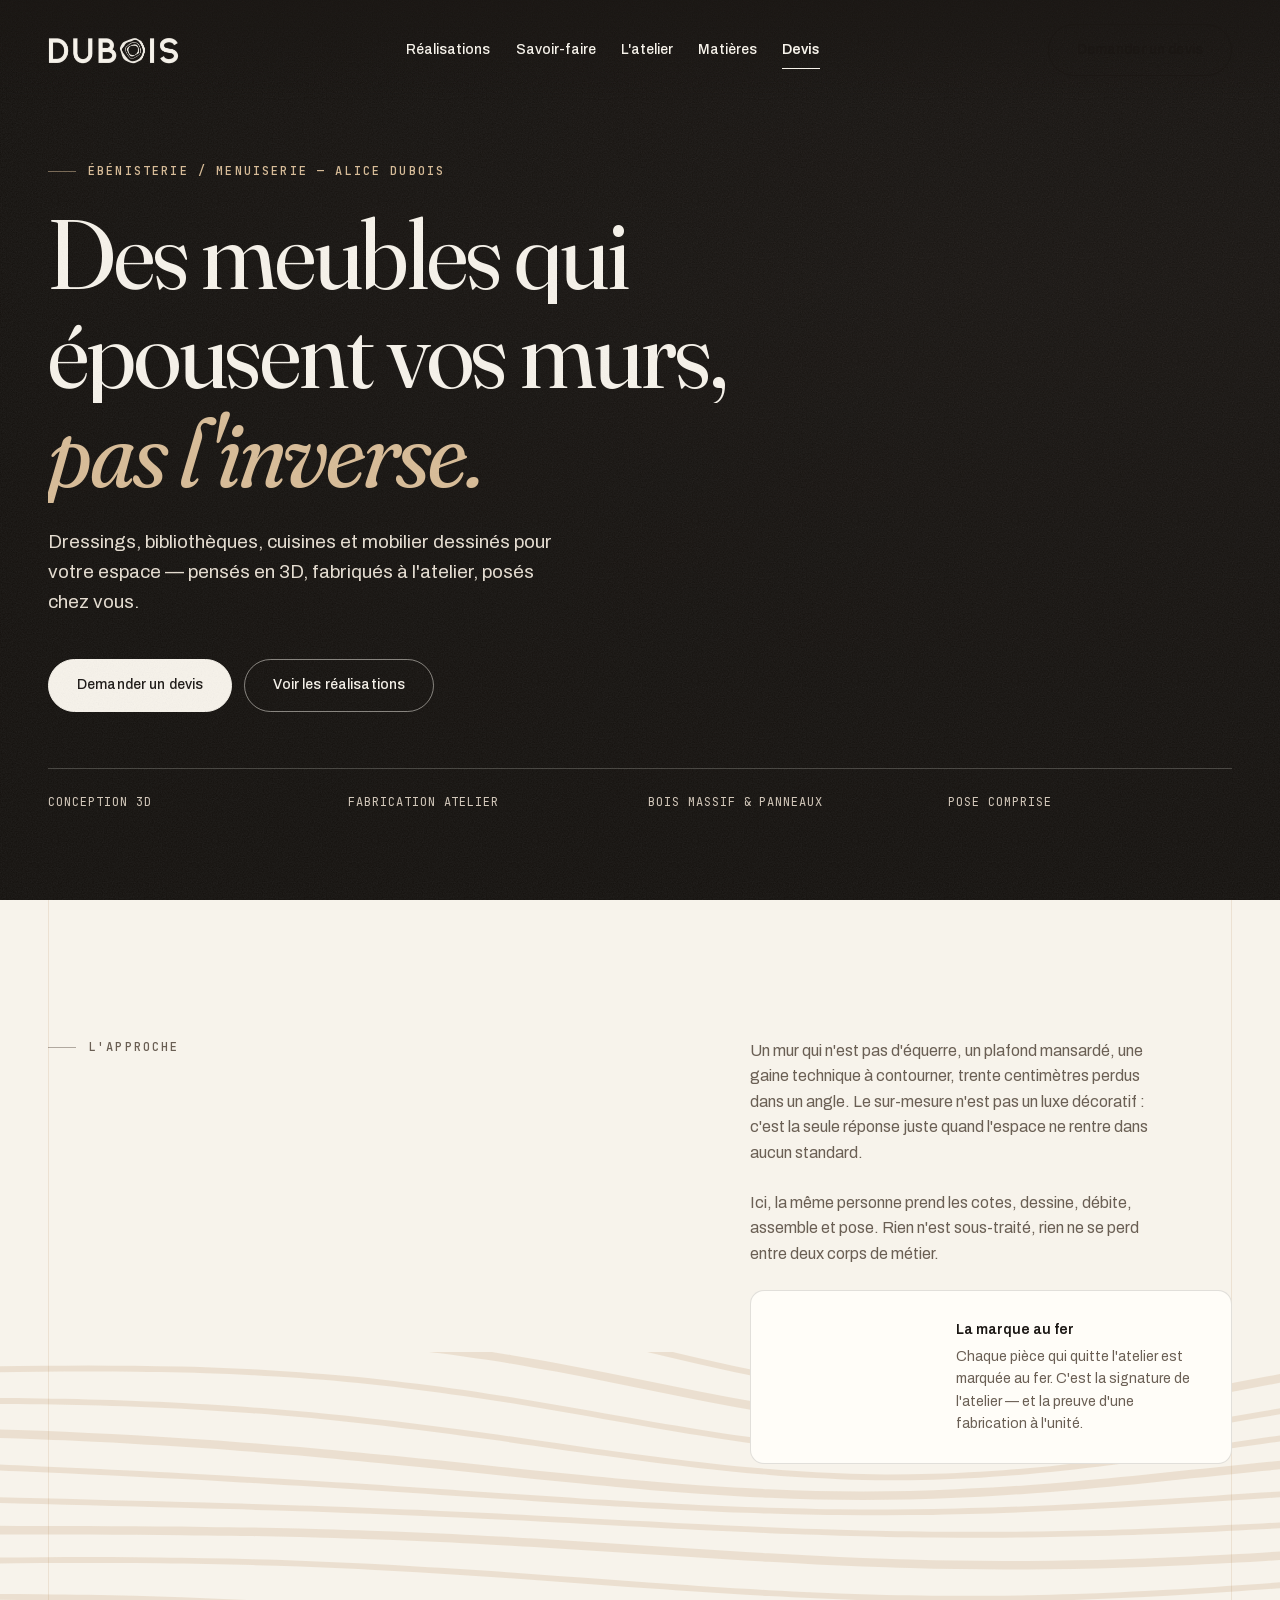
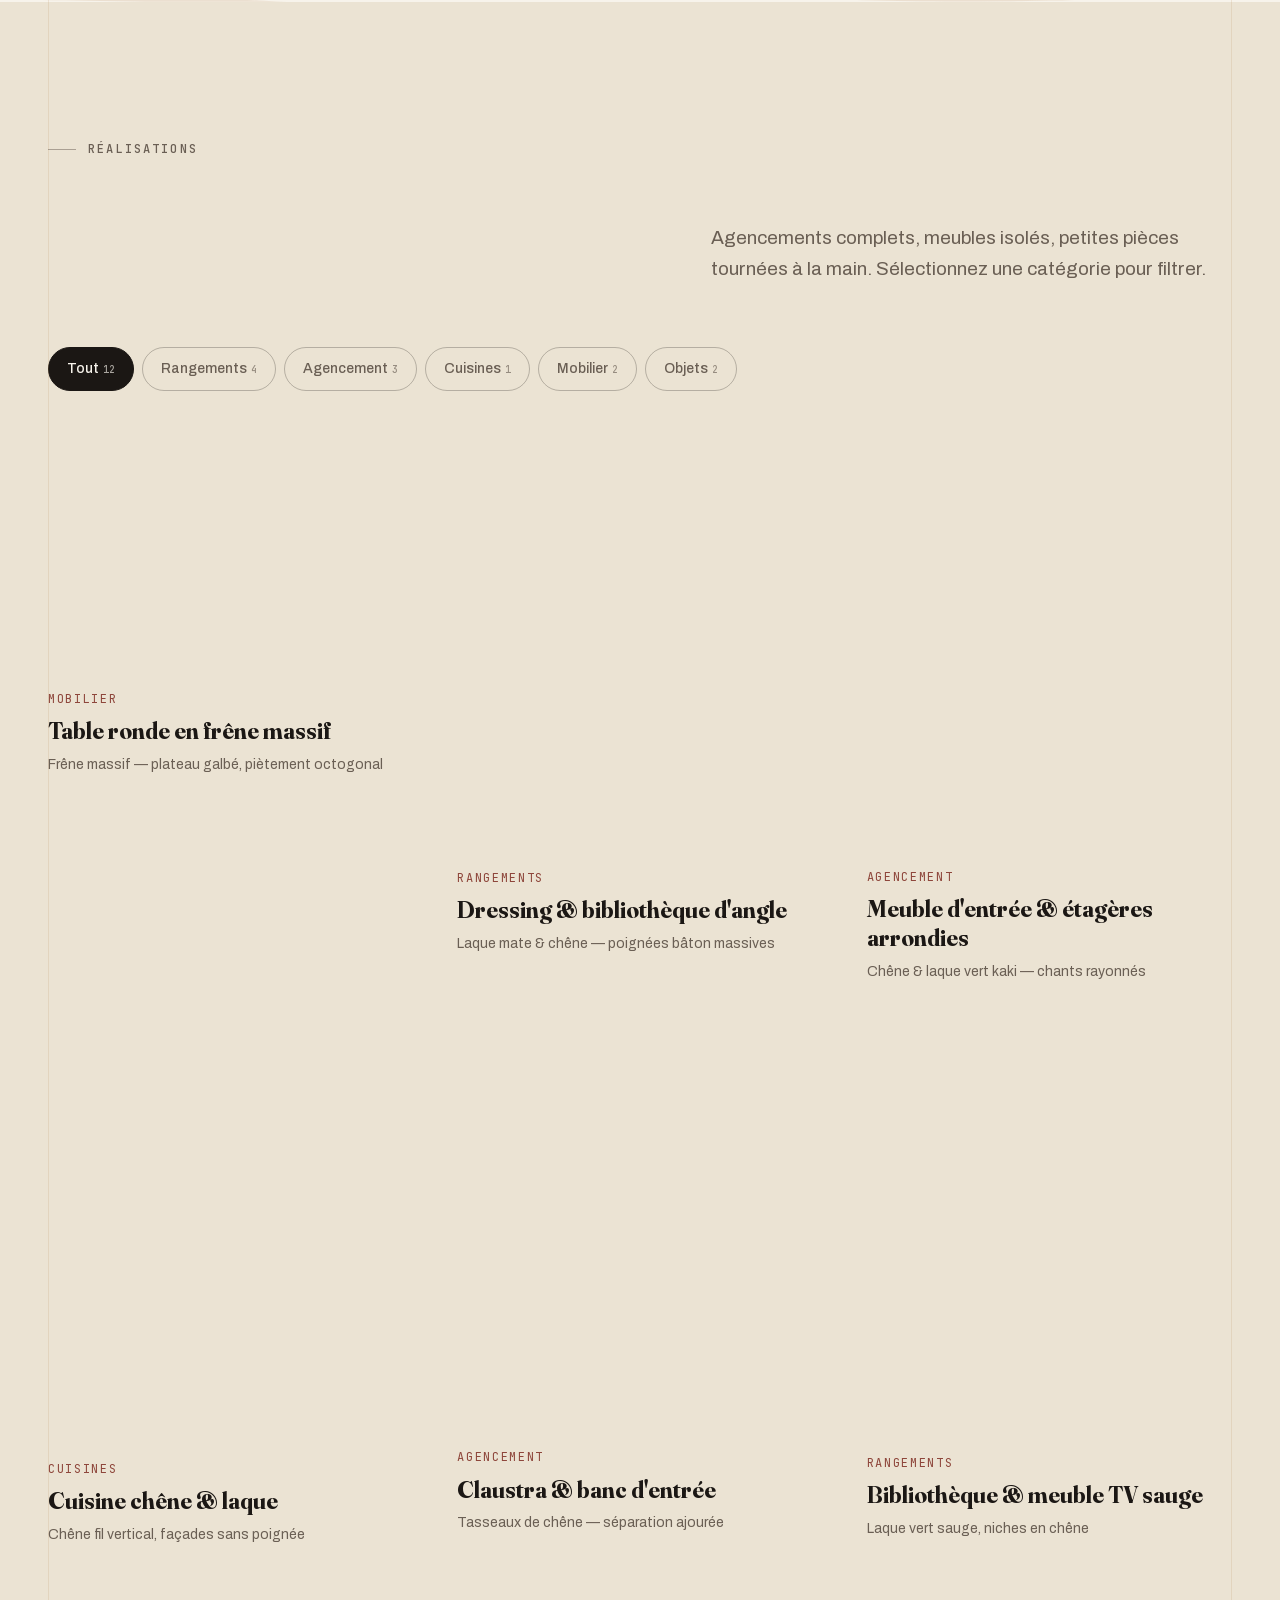
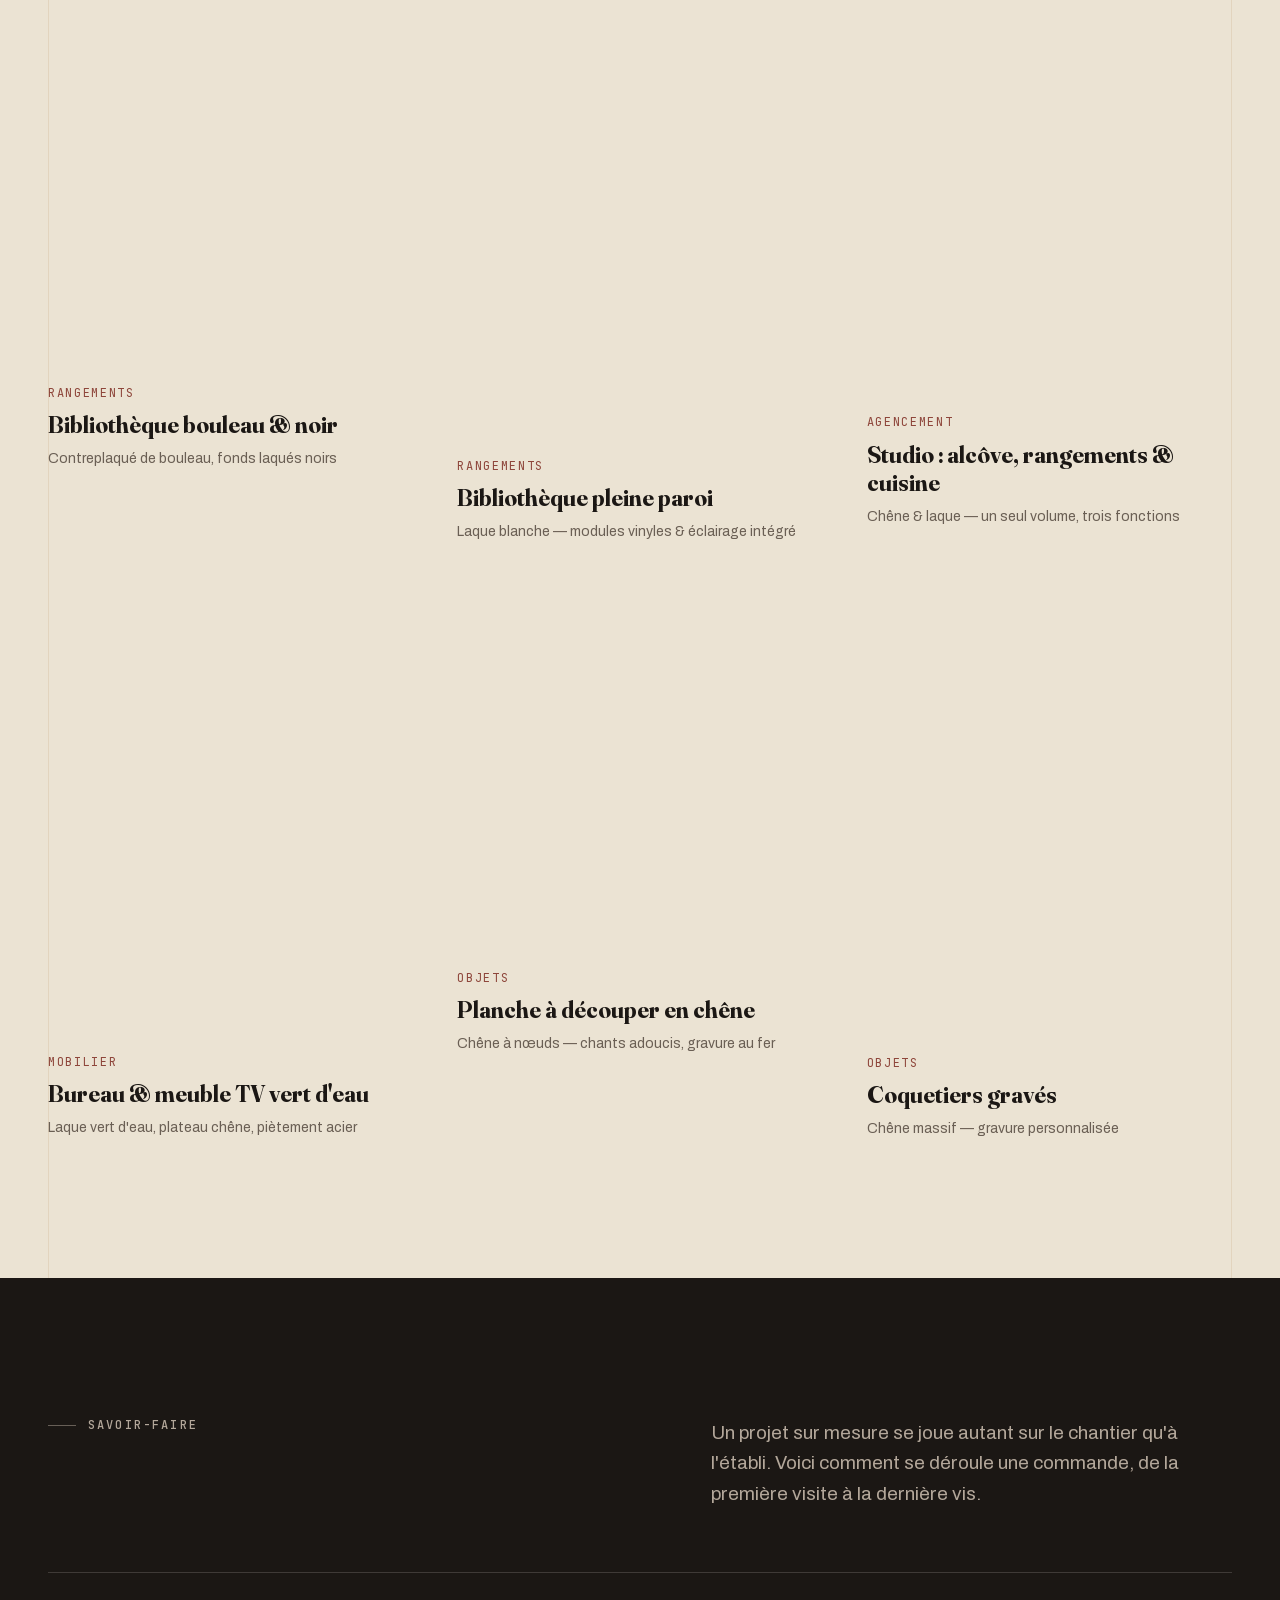
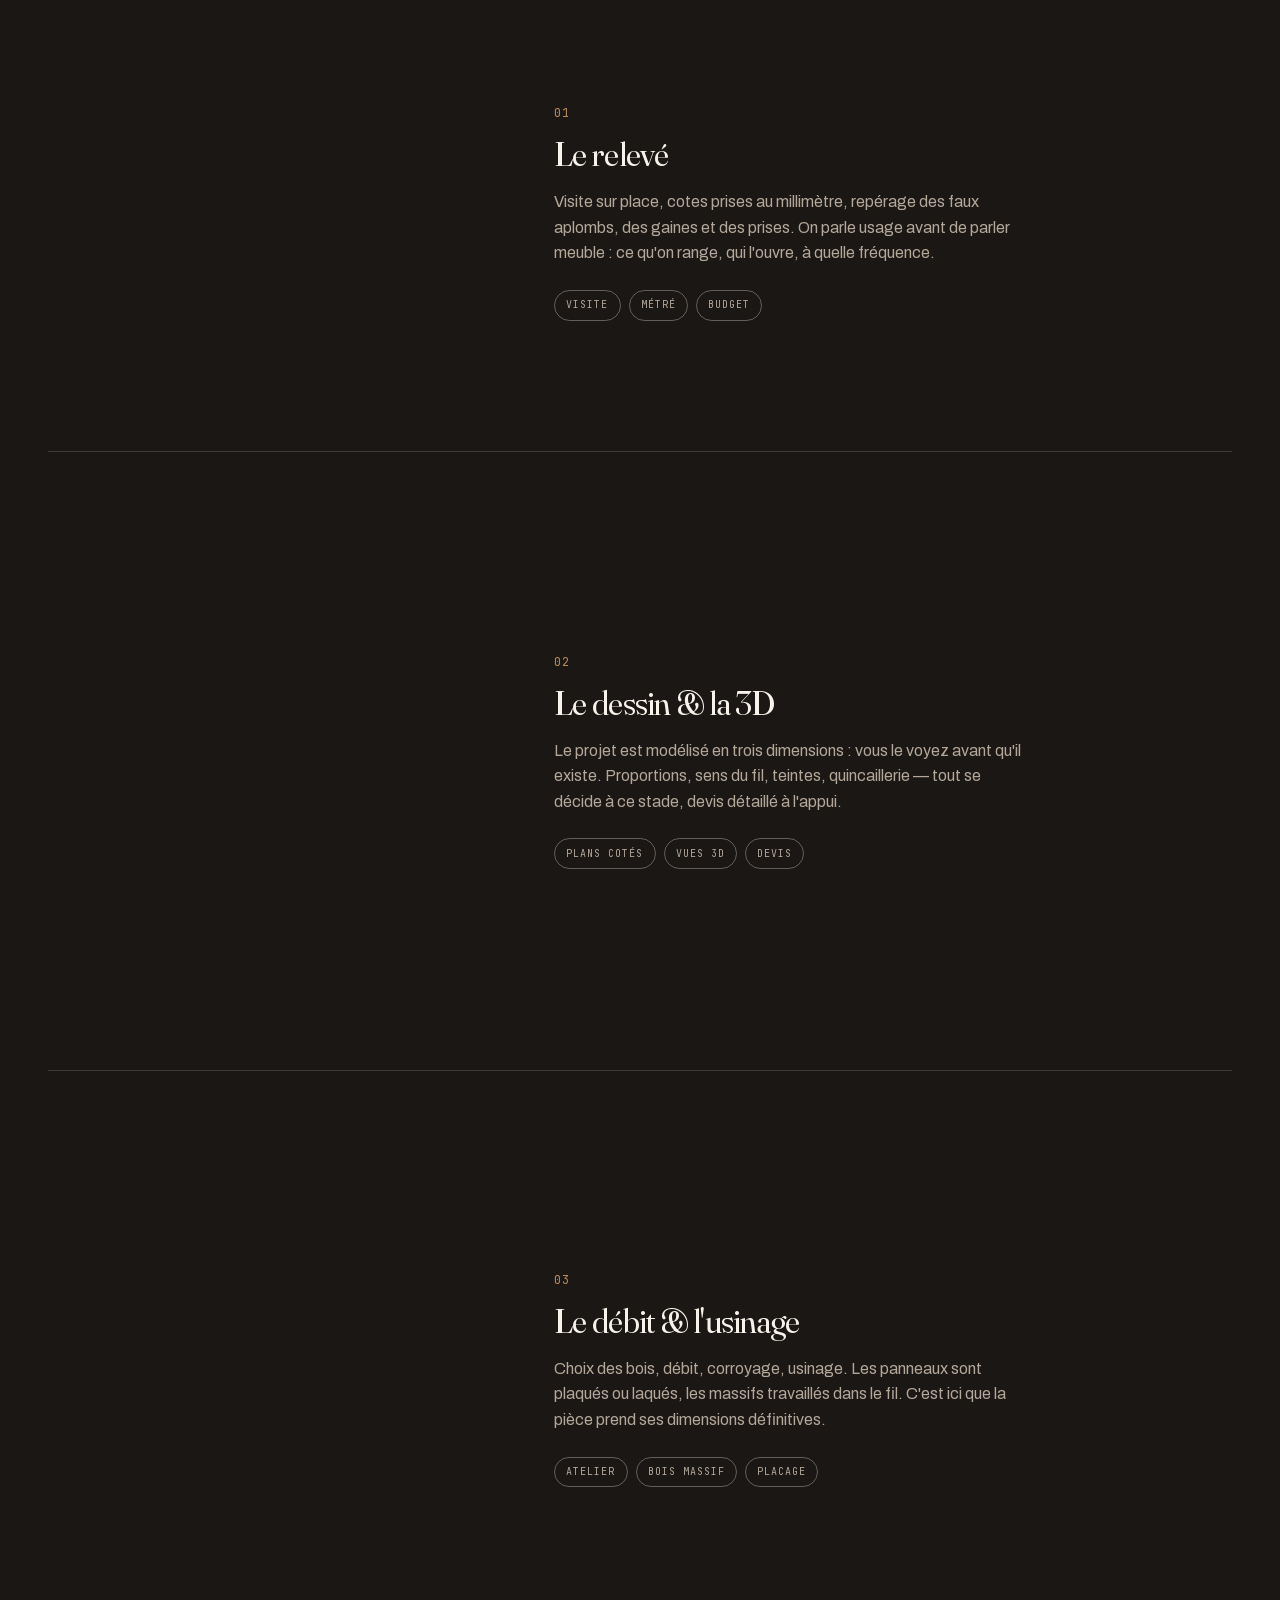
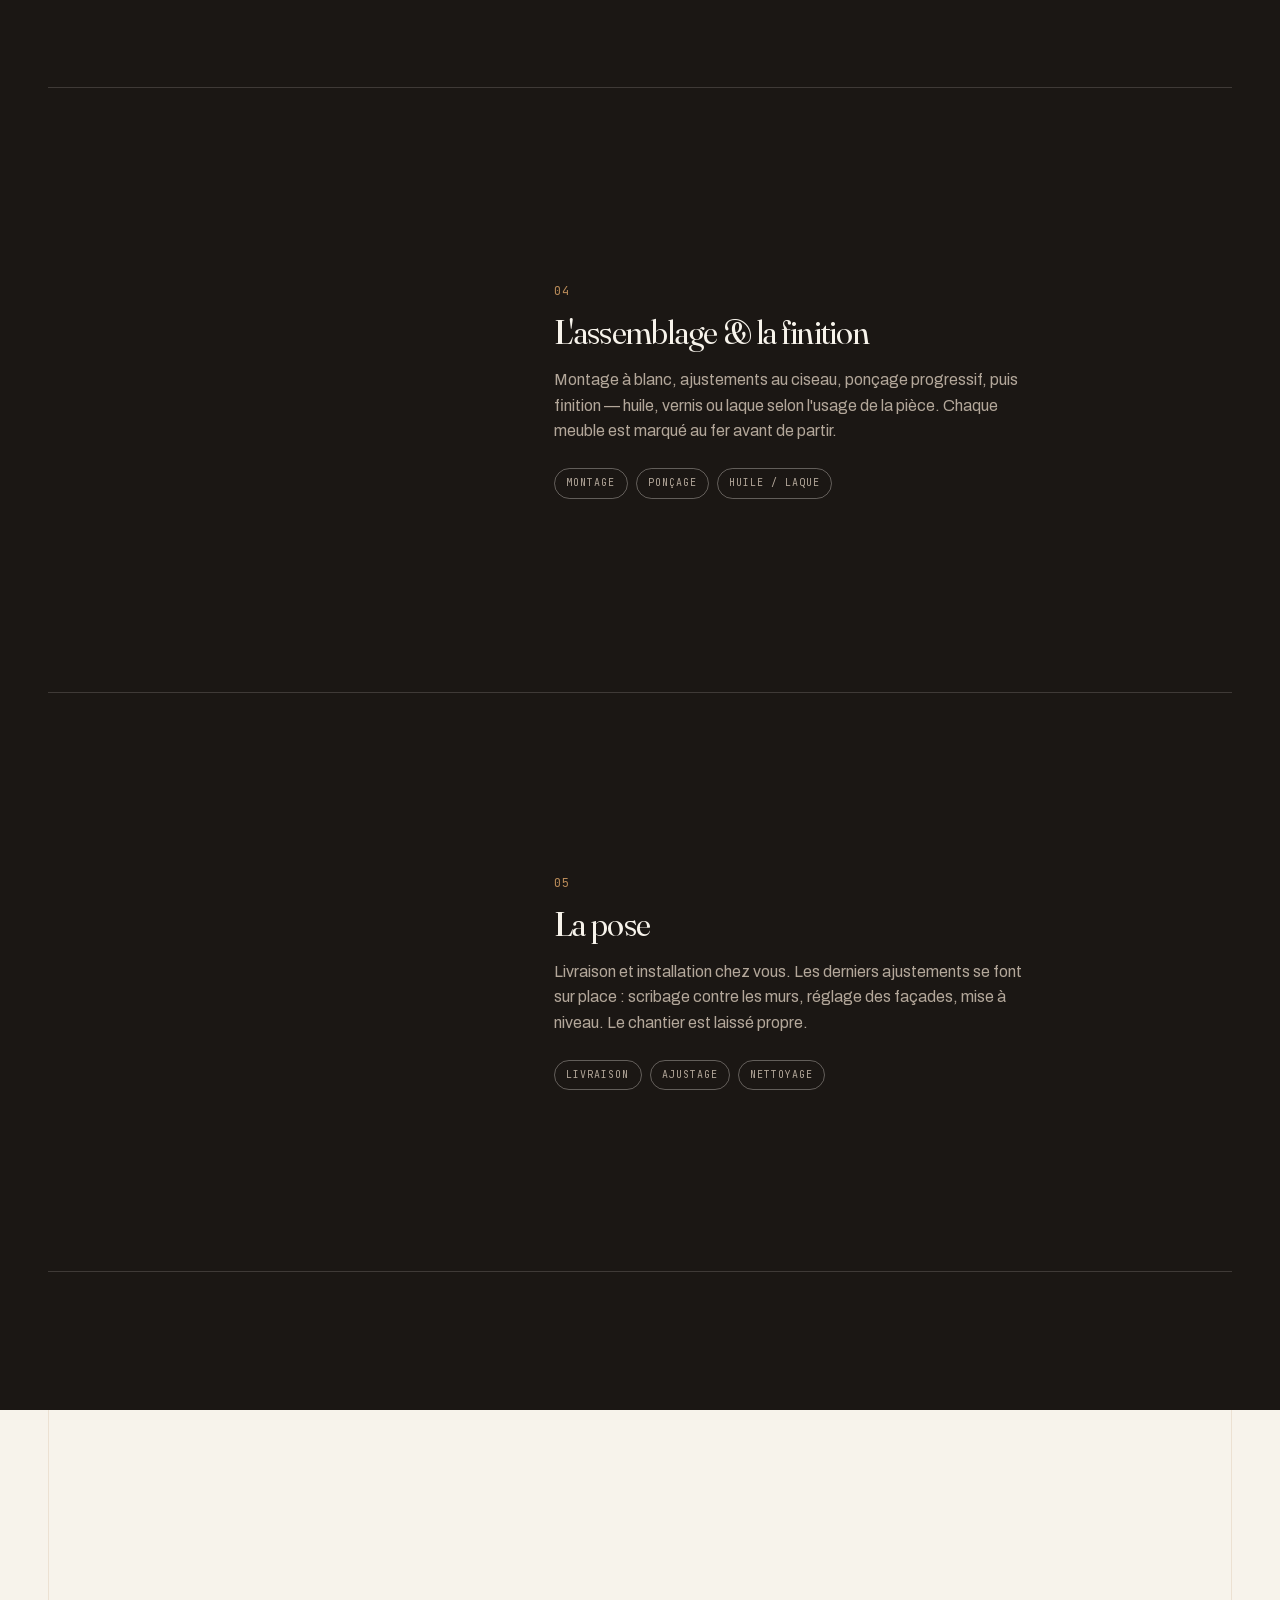
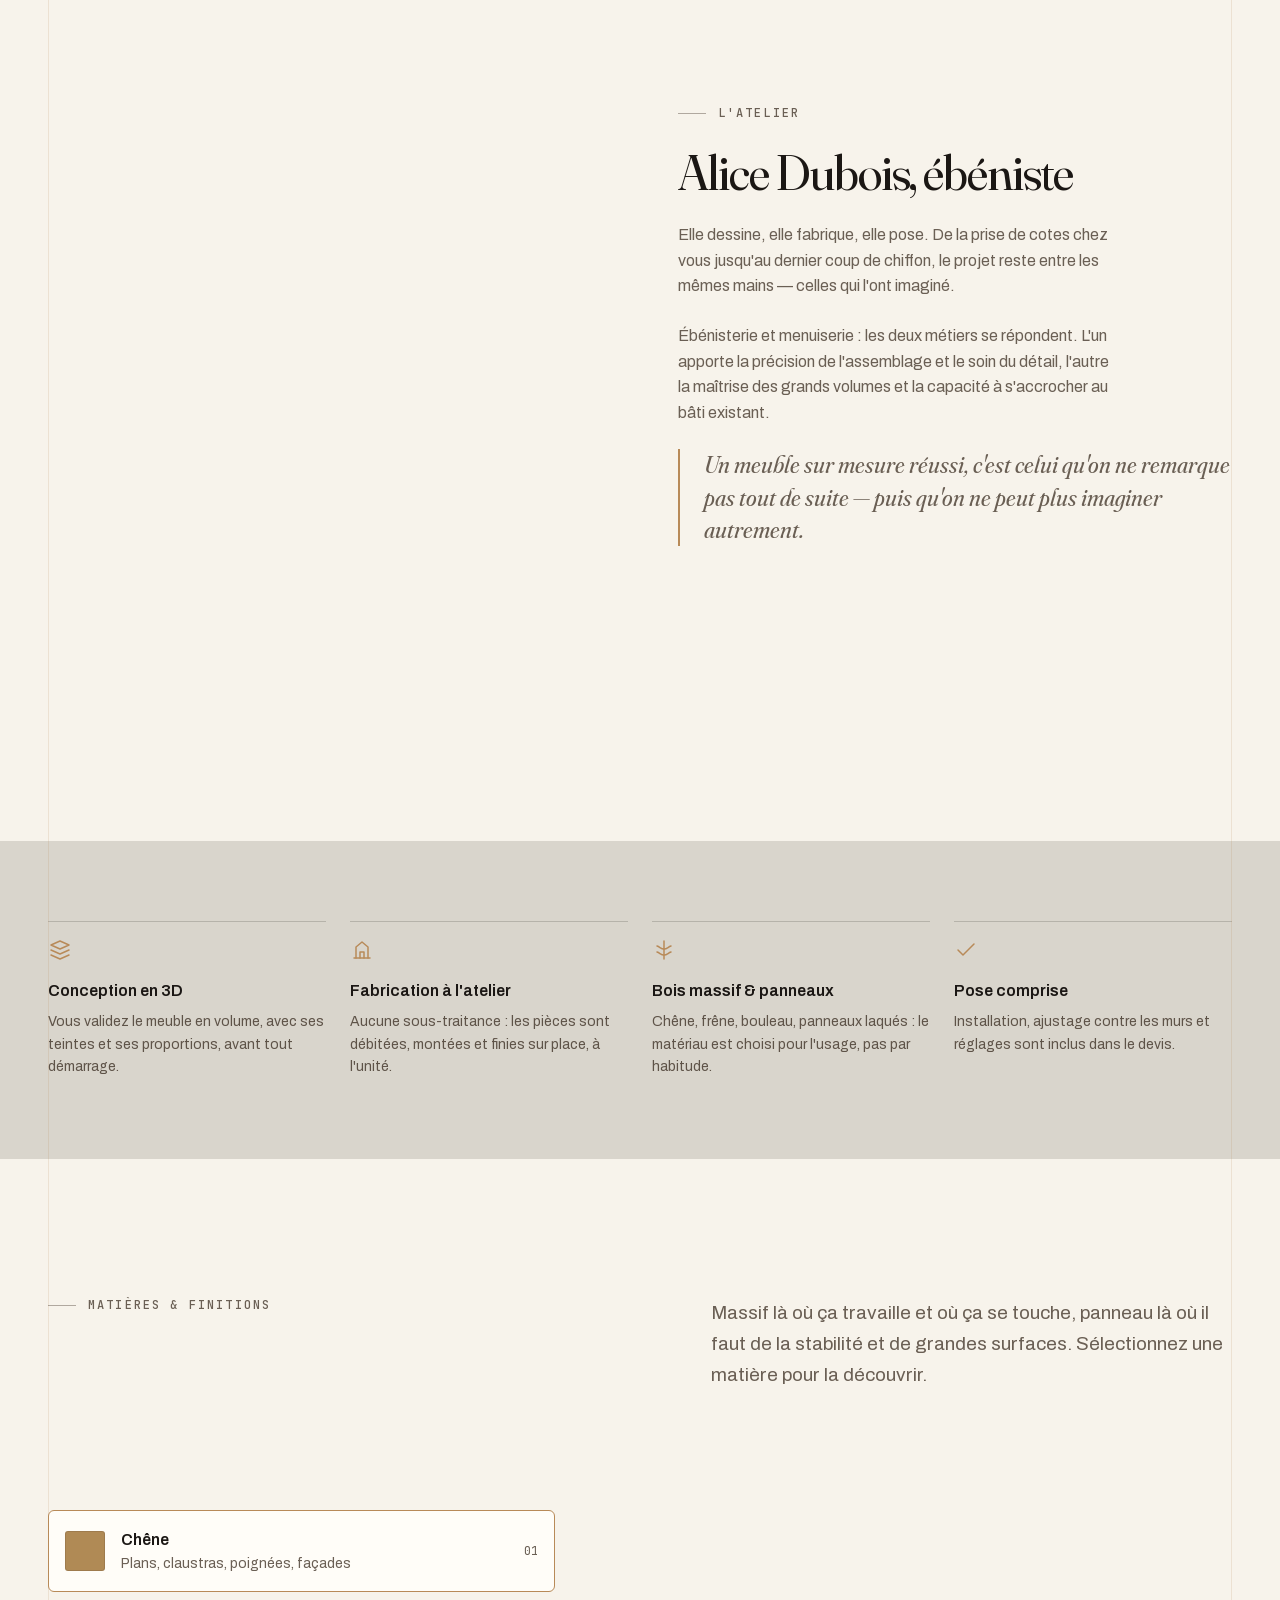
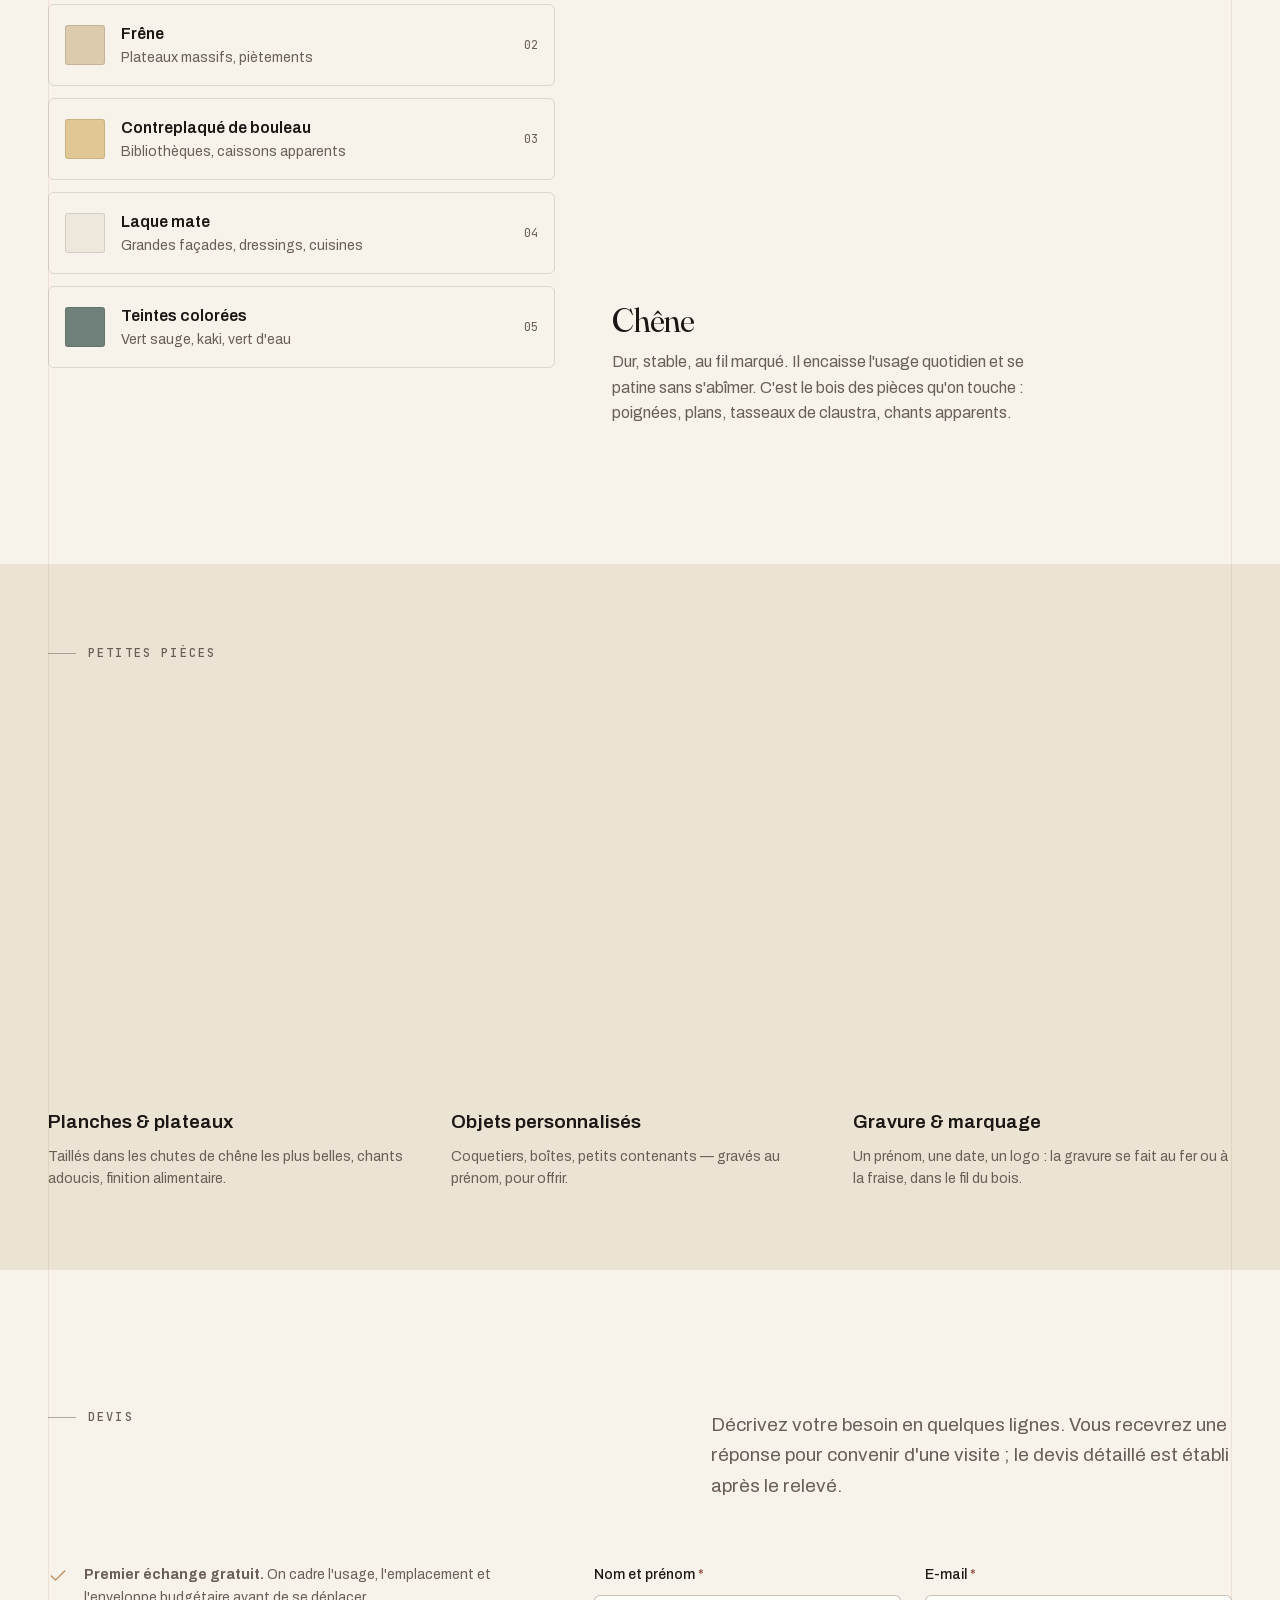
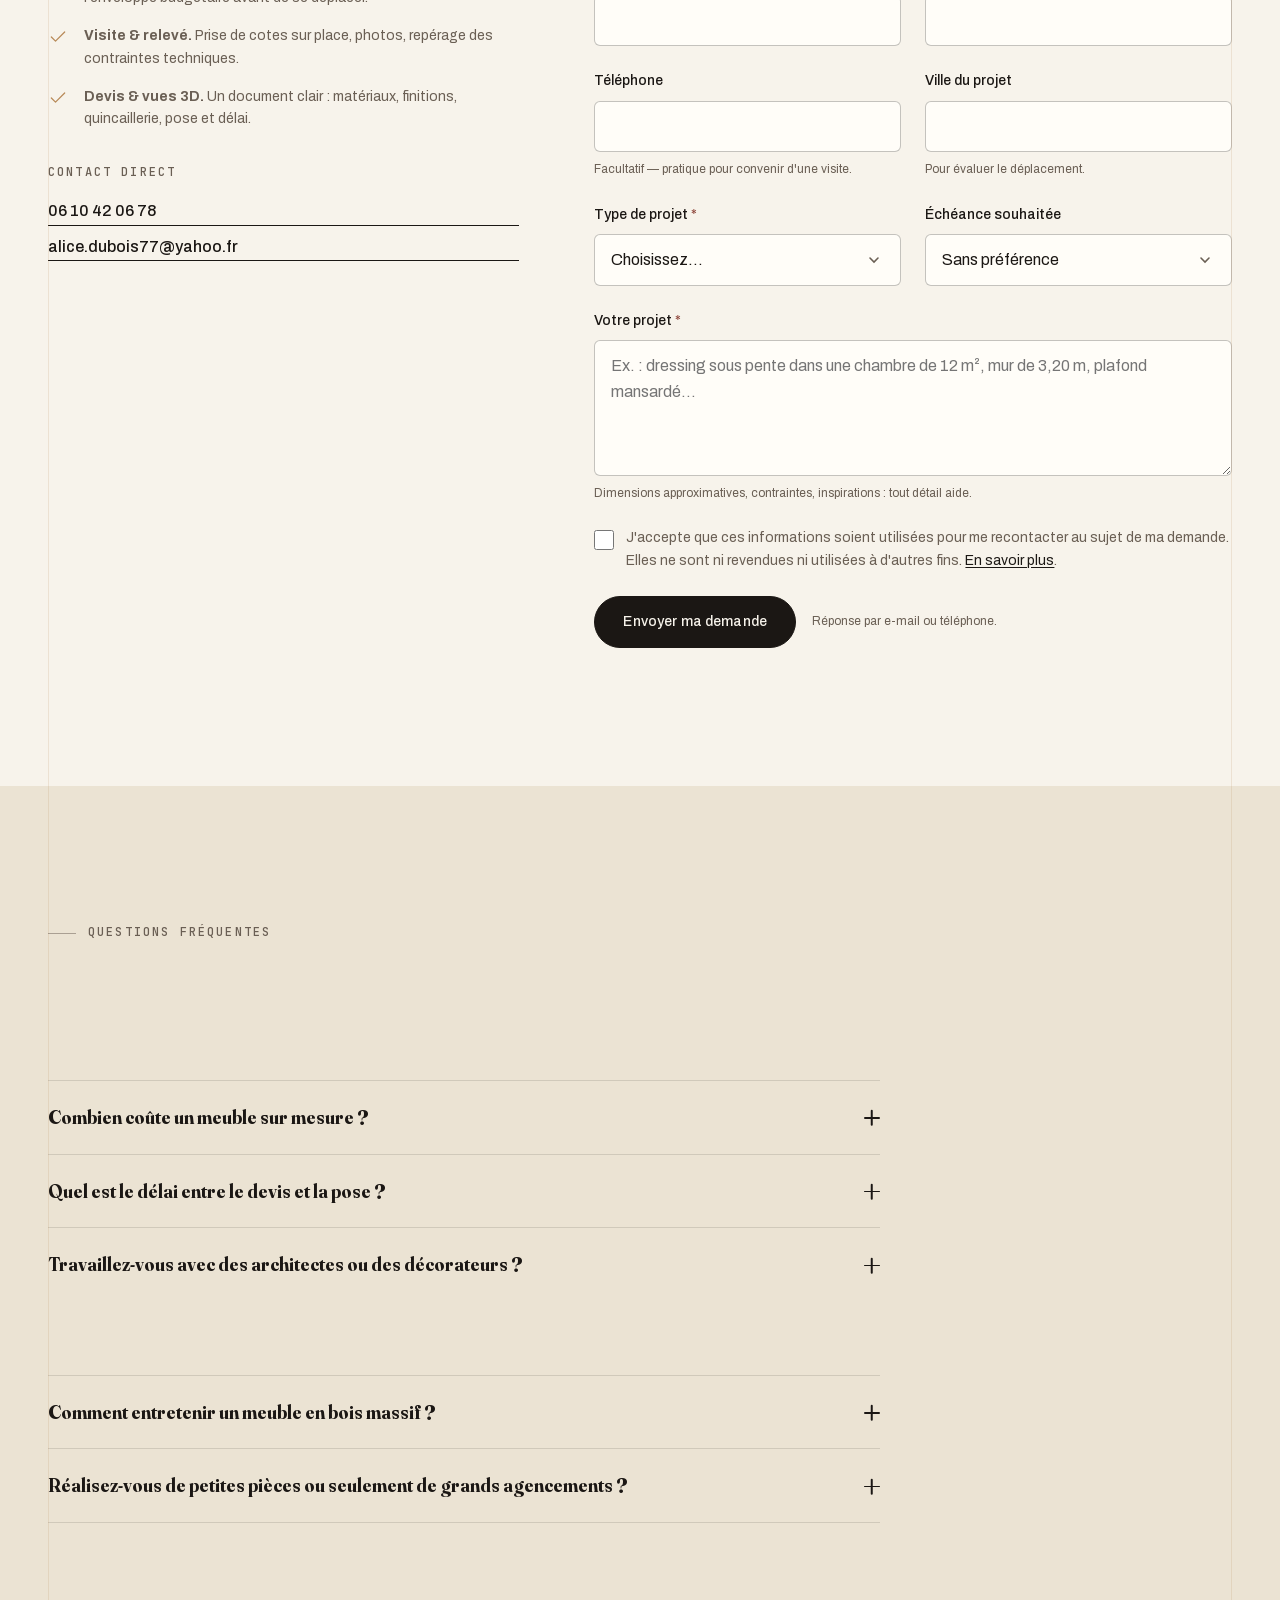
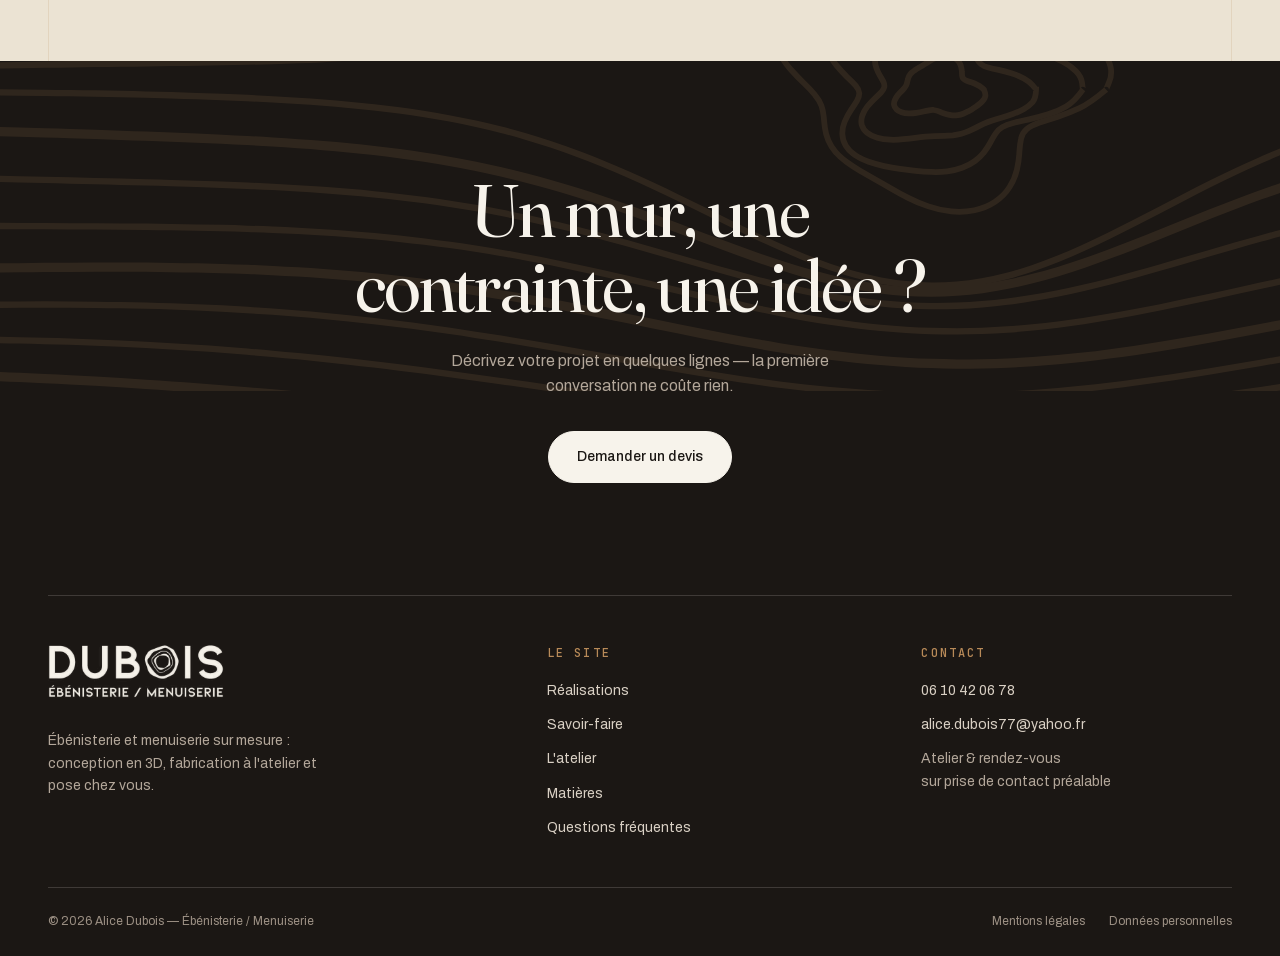
==== commit 9a984520: "Supprime le vide en fin de grille des réalisations La carte « table » occupait deux colonnes : 11 ca" ====
--- a/index.html
+++ b/index.html
@@ -213,7 +213,7 @@
 
     <div class="works" id="works" aria-live="polite">
 
-      <article class="work work--feature" data-cat="mobilier" data-reveal>
+      <article class="work" data-cat="mobilier" data-reveal>
         <button class="work__btn" type="button" data-project="table-frene">
           <span data-reveal="media" class="media work__media" style="--ar:1566/1005;--ph:#857669">
             <picture><source type="image/avif" srcset="images/table-frene-massif-640.avif 640w, images/table-frene-massif-1200.avif 1200w" sizes="(min-width:75rem) 66vw, (min-width:40rem) 50vw, 92vw"><source type="image/webp" srcset="images/table-frene-massif-640.webp 640w, images/table-frene-massif-1200.webp 1200w" sizes="(min-width:75rem) 66vw, (min-width:40rem) 50vw, 92vw"><img src="images/table-frene-massif-640.webp"
--- a/assets/styles.css
+++ b/assets/styles.css
@@ -720,7 +720,10 @@
 }
 @media (min-width: 40rem) { .works { grid-template-columns: repeat(2, minmax(0, 1fr)); } }
 @media (min-width: 75rem) { .works { grid-template-columns: repeat(3, minmax(0, 1fr)); } }
-@media (min-width: 75rem) { .work--feature { grid-column: span 2; } }
+/* Les 12 cartes occupent une colonne chacune : la grille tombe juste en 2
+   comme en 3 colonnes, sans carte esseulée en fin de série. Le rythme vient
+   des rapports d'image, qui diffèrent d'une photo à l'autre. */
+.works { grid-auto-flow: dense; }
 
 .work.is-hidden { display: none; }
 .js .work { transition: opacity .4s var(--ease), transform .4s var(--ease); }
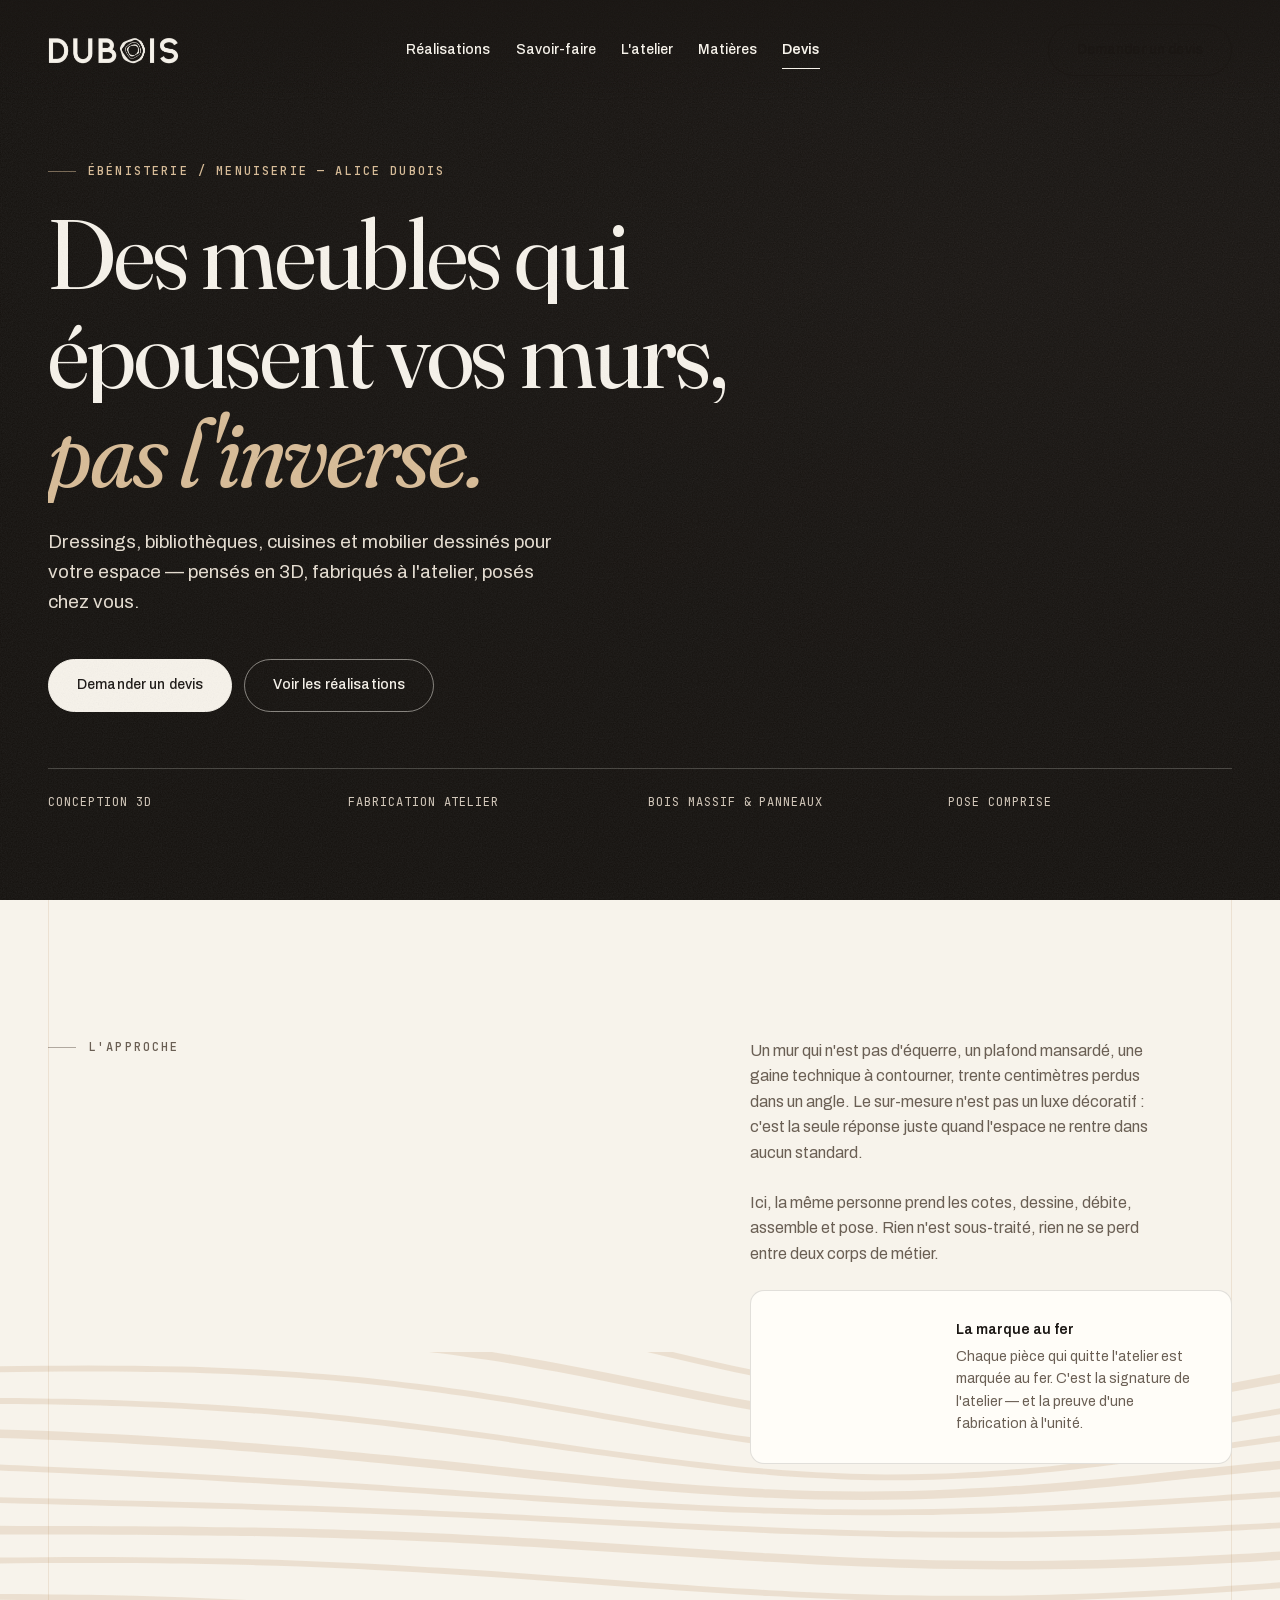
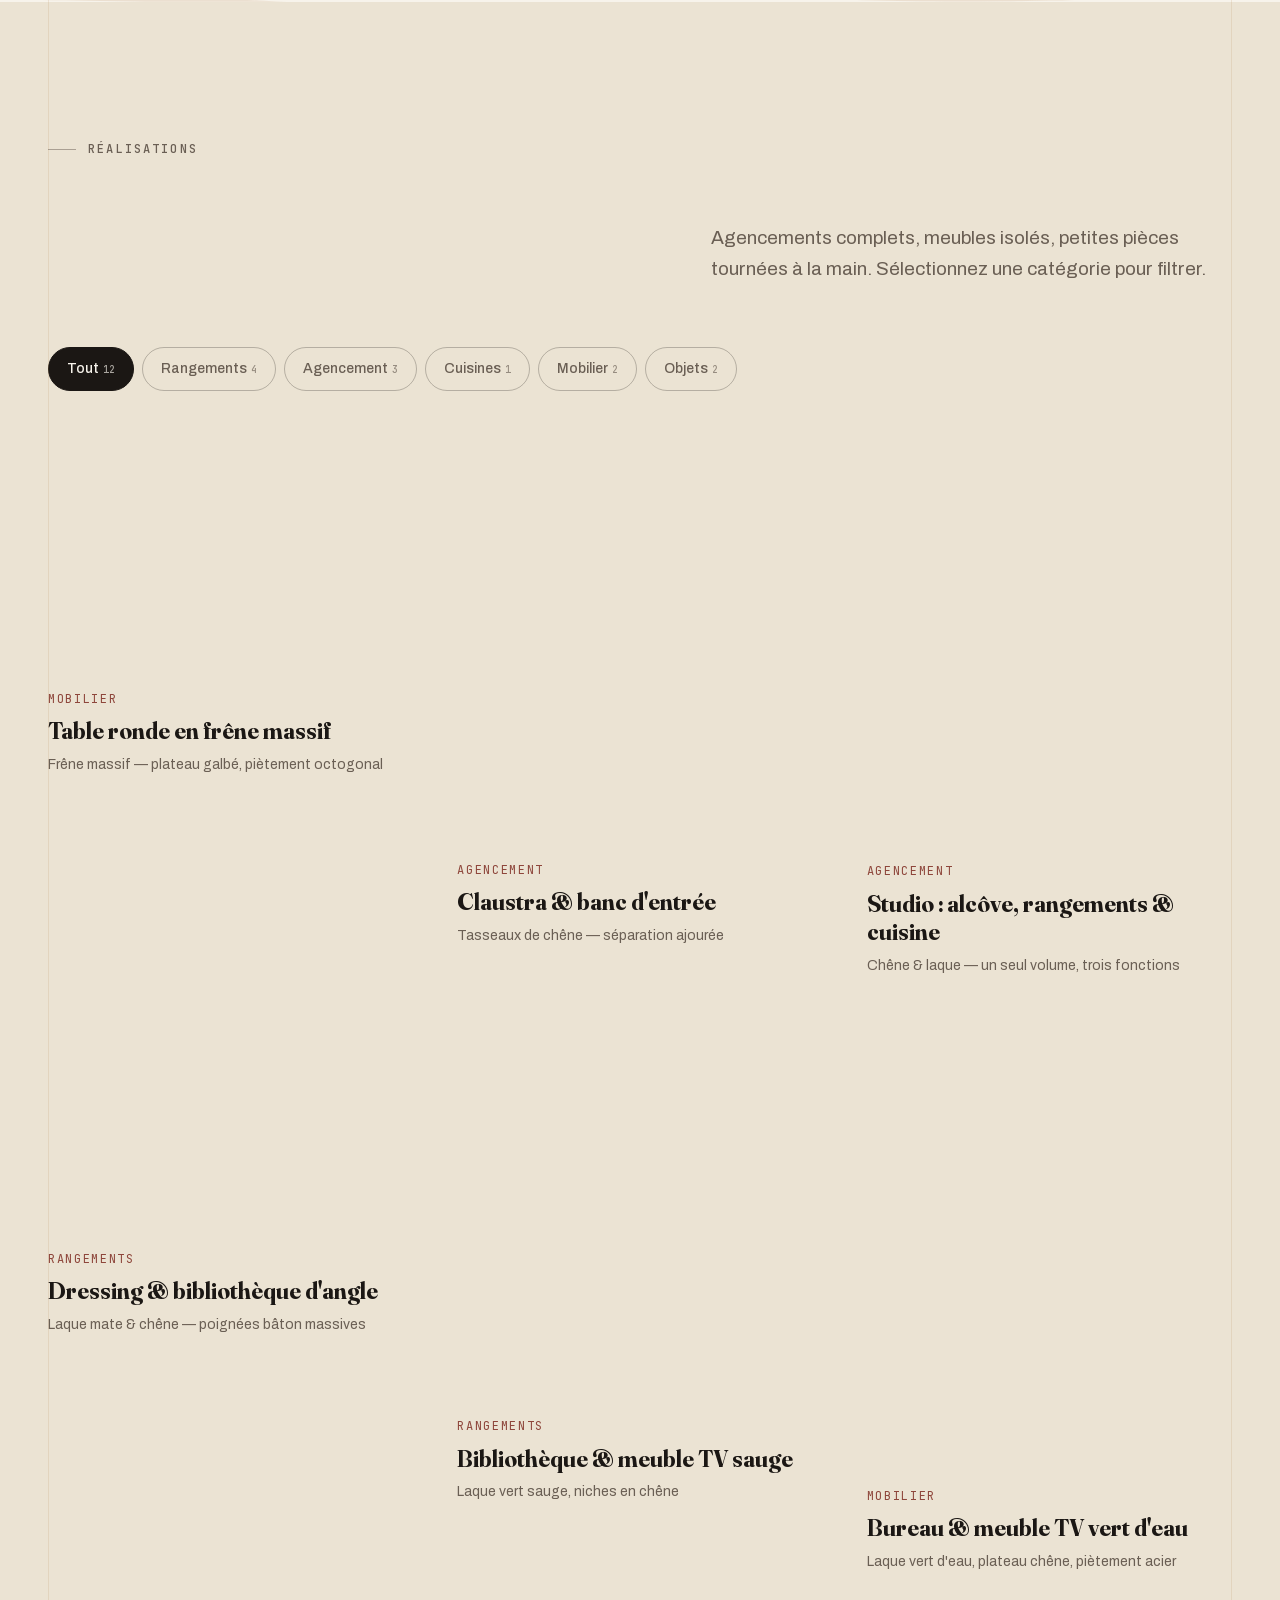
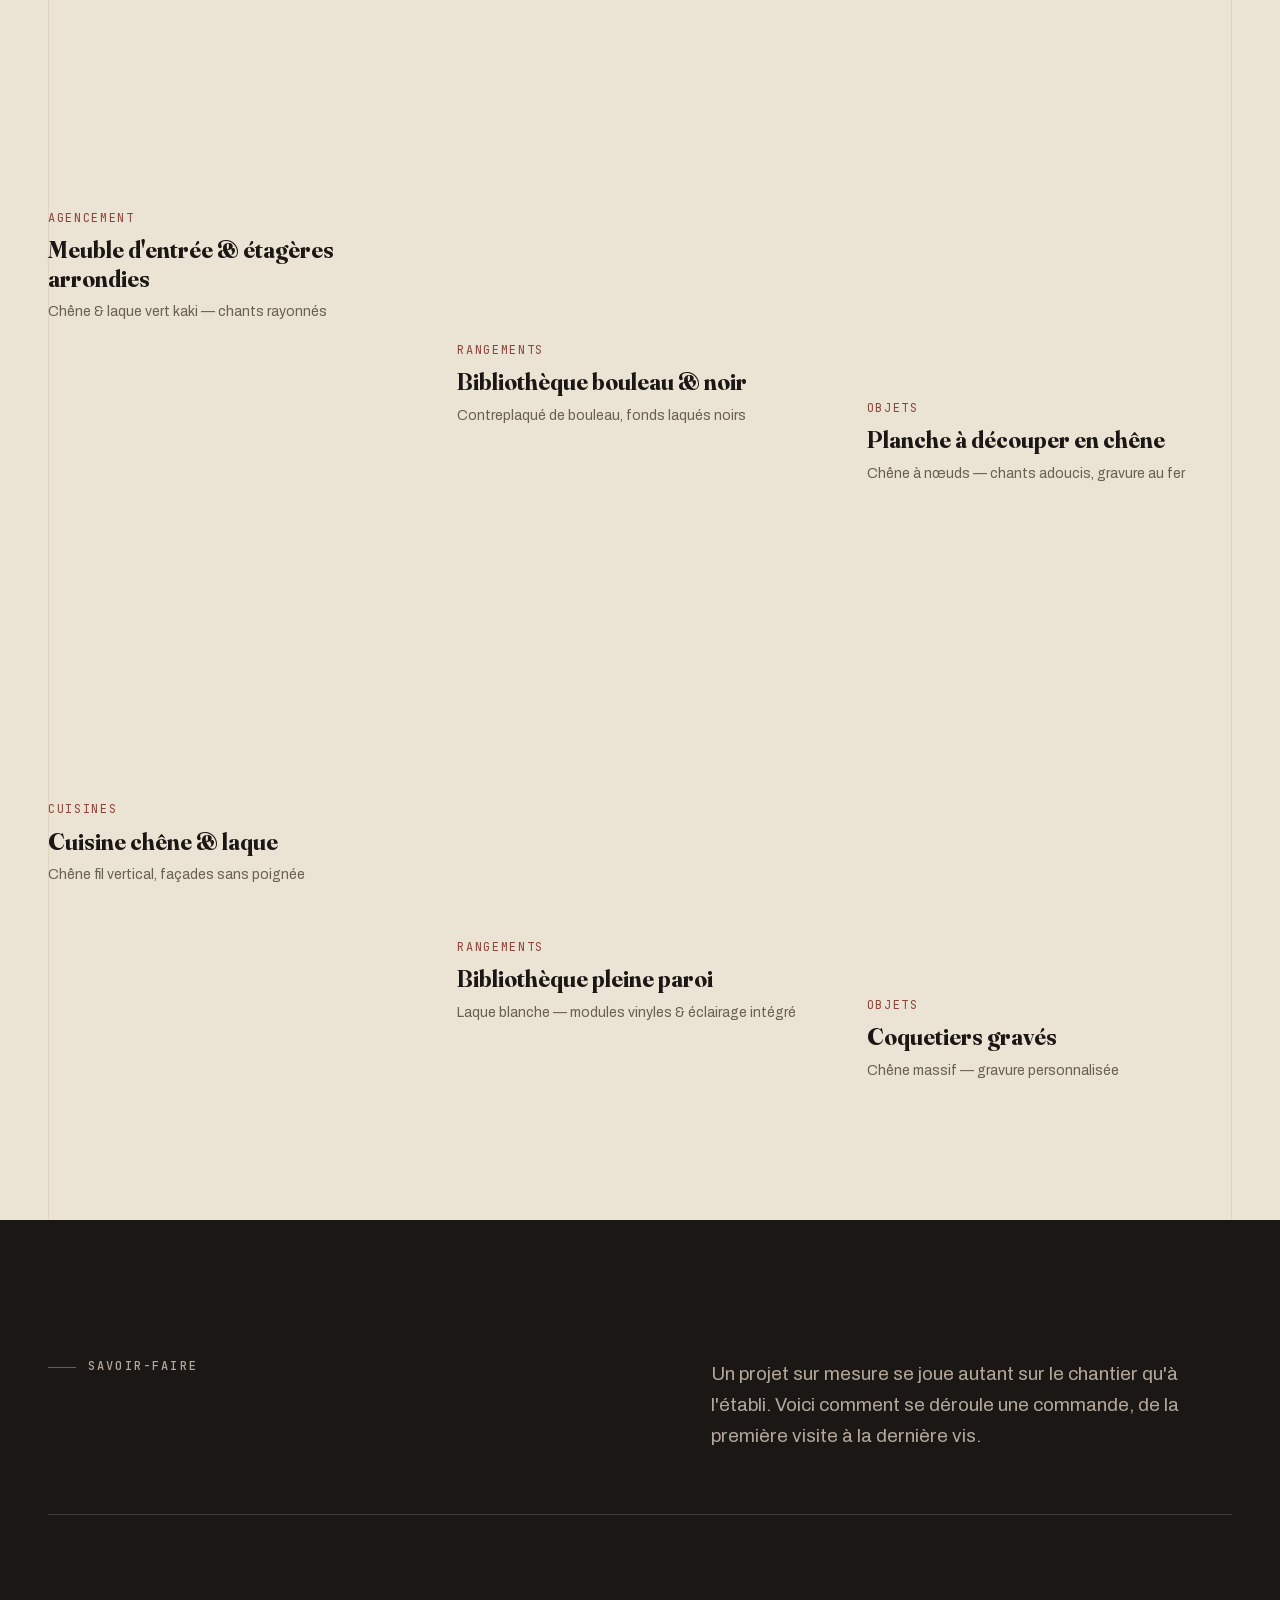
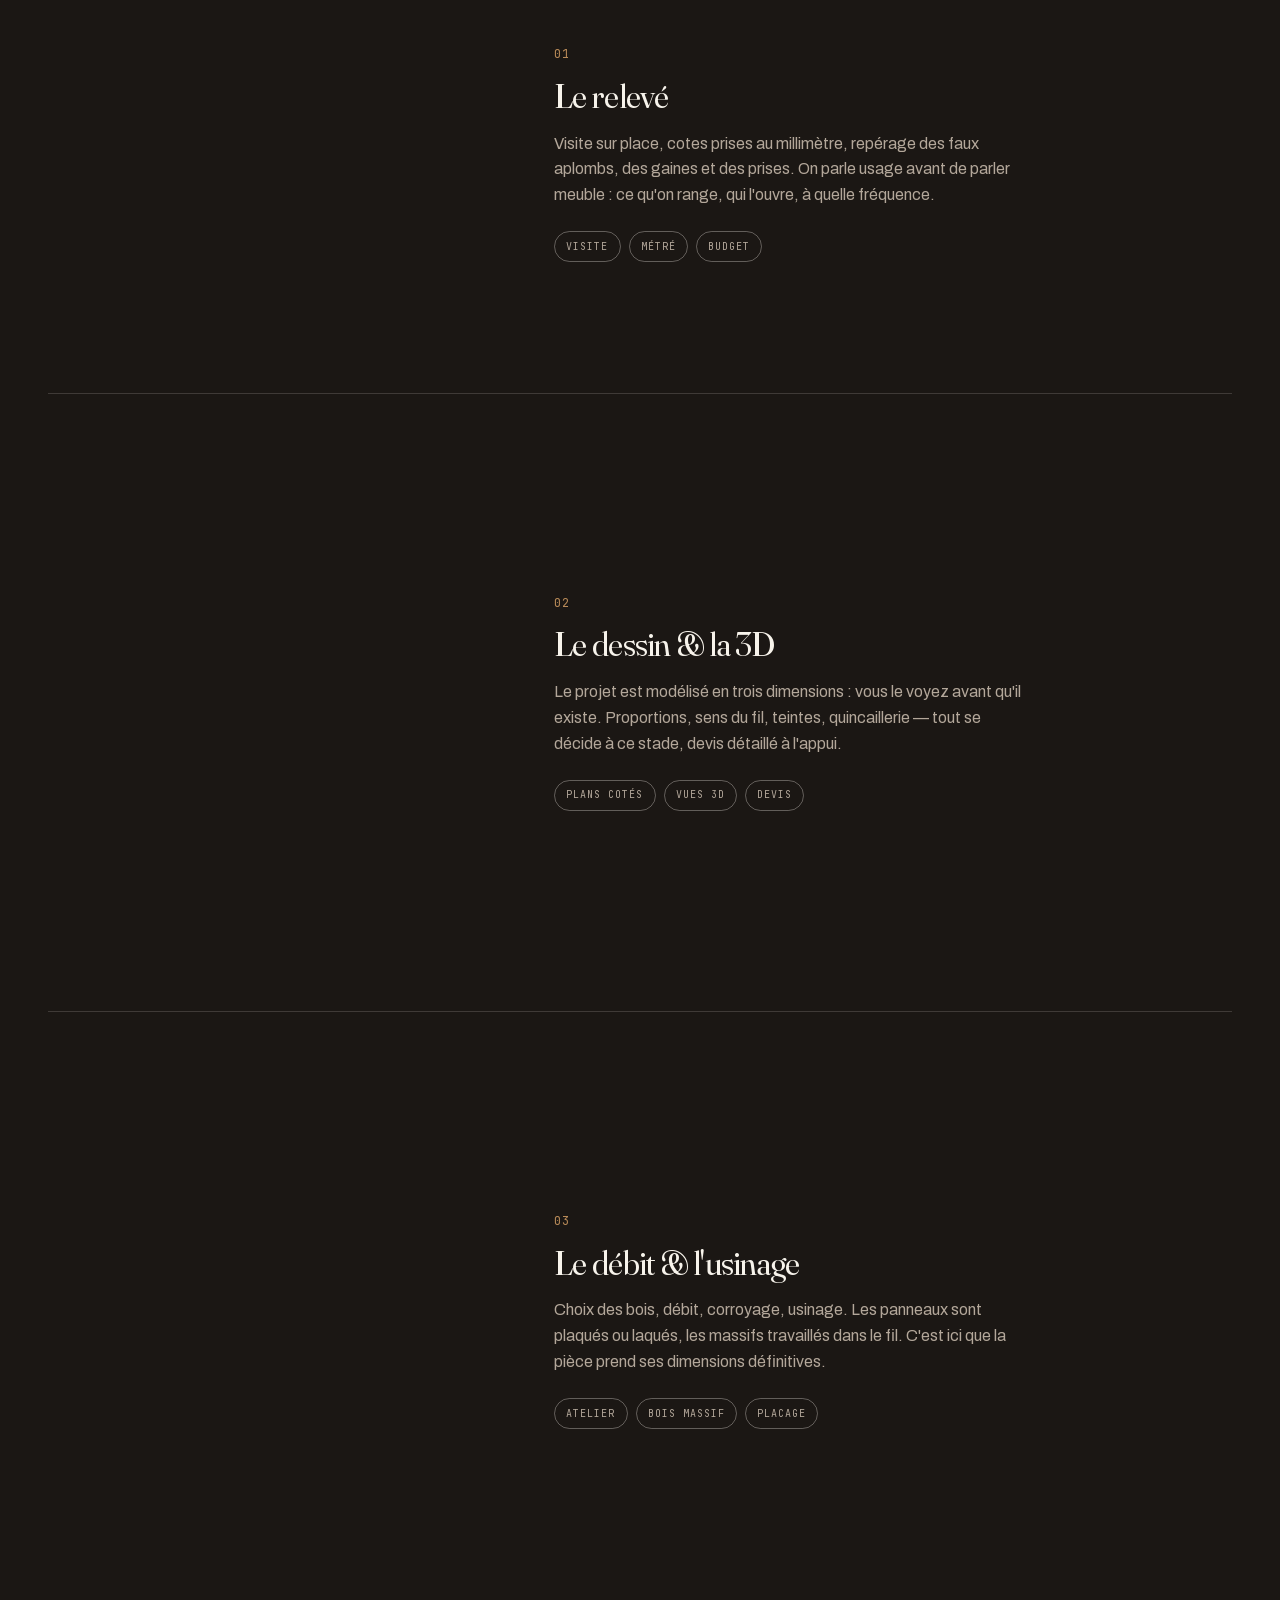
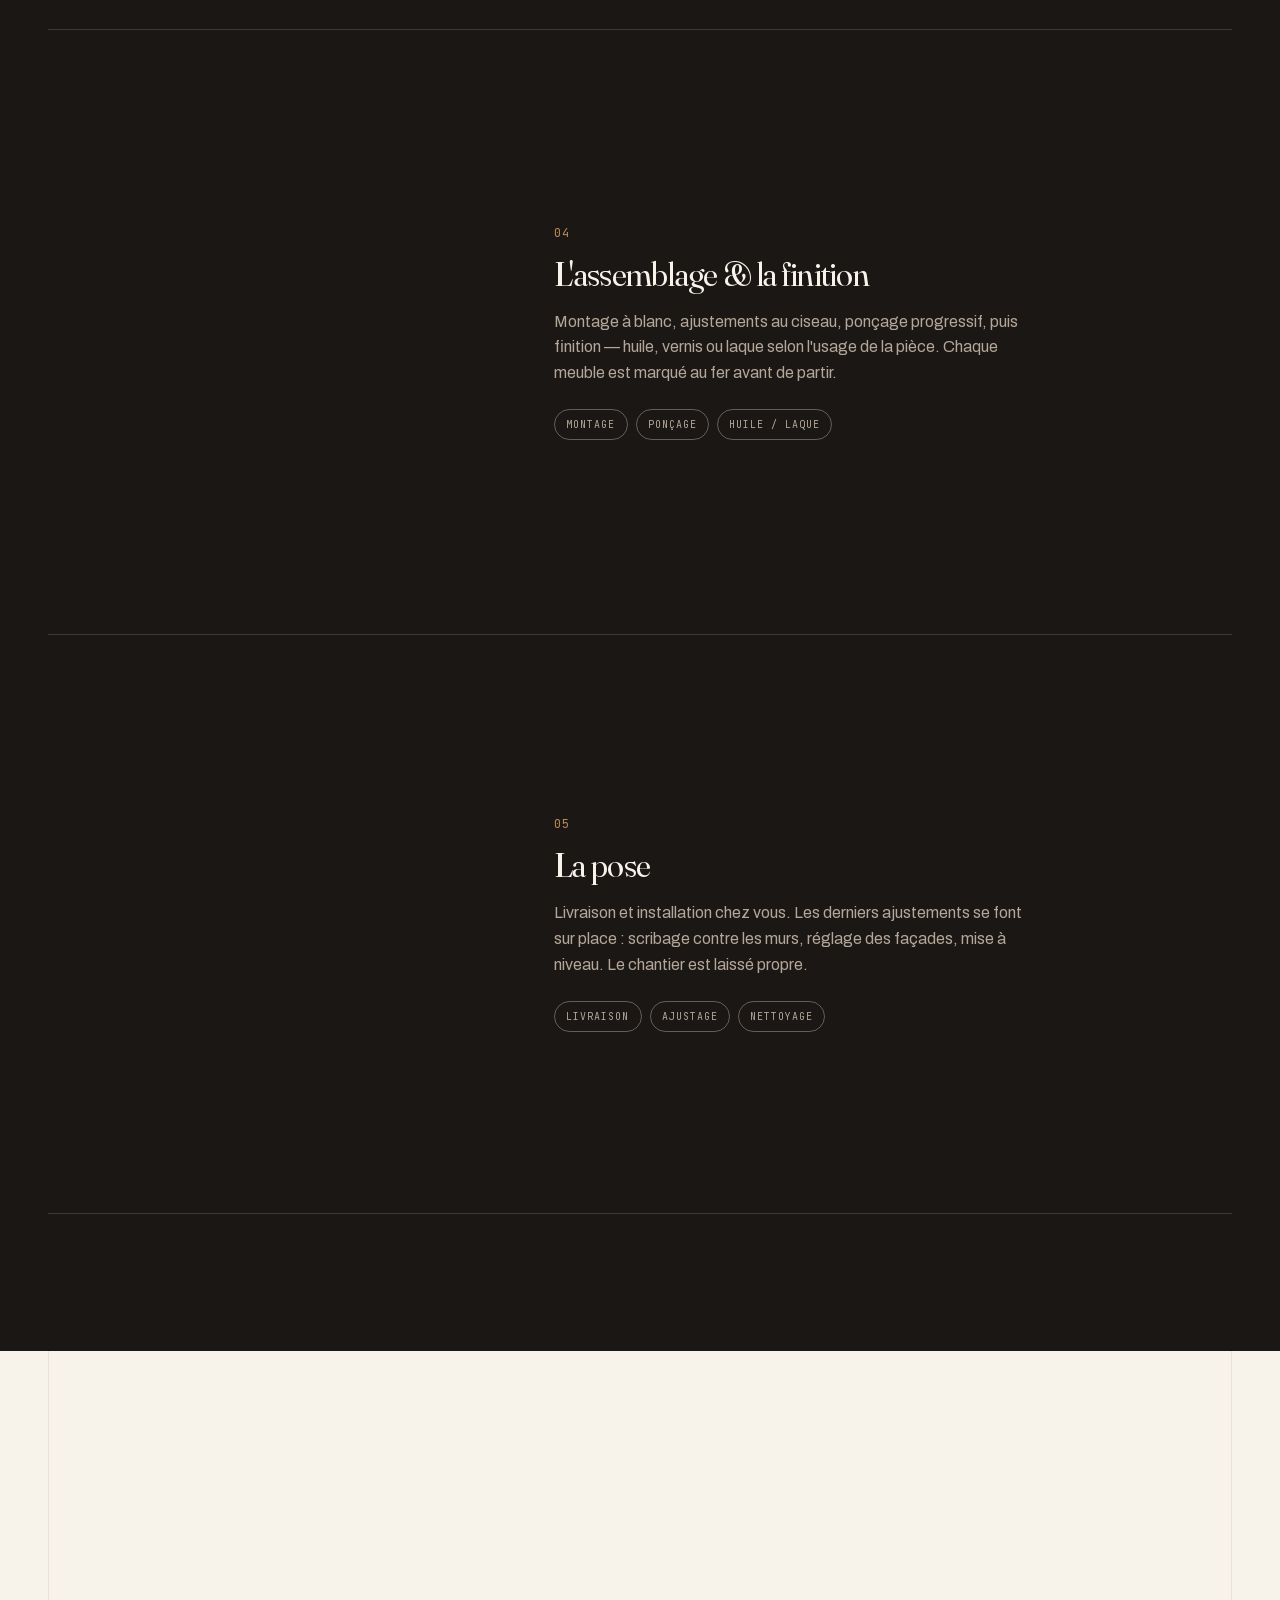
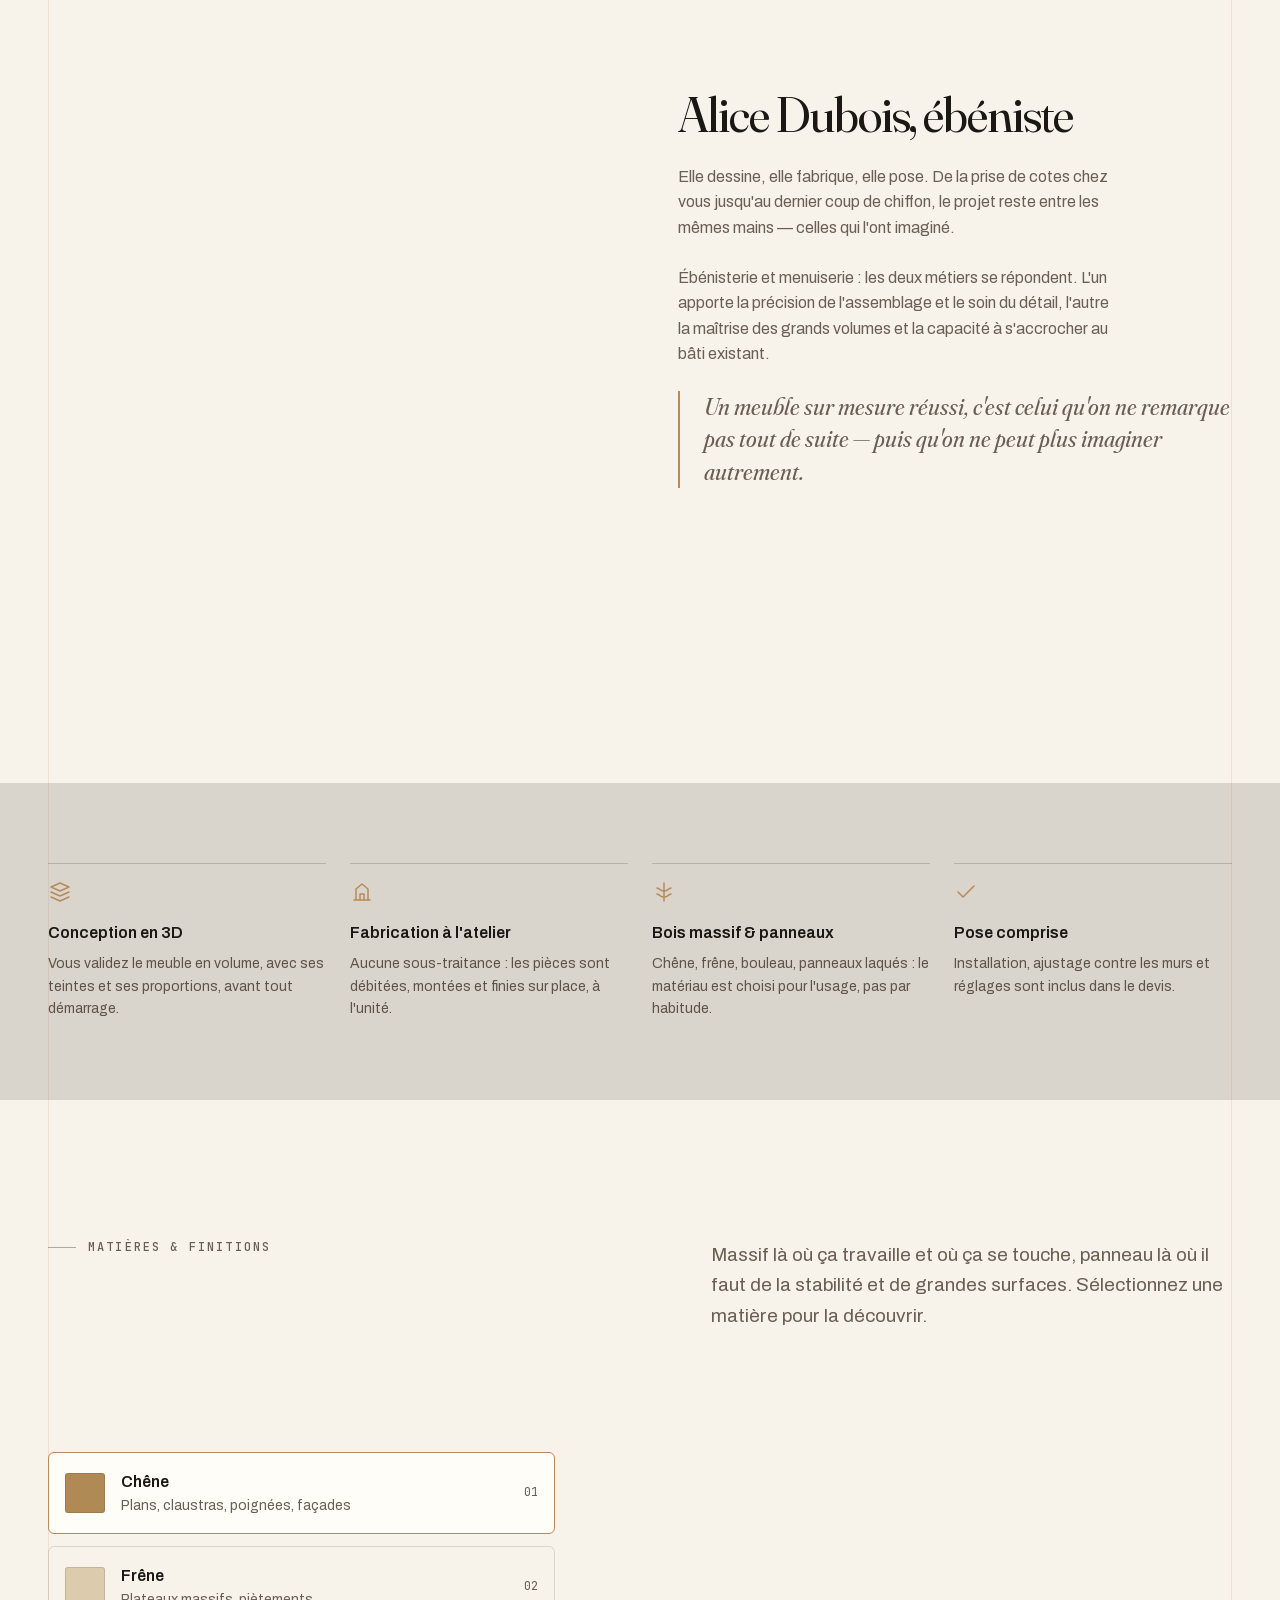
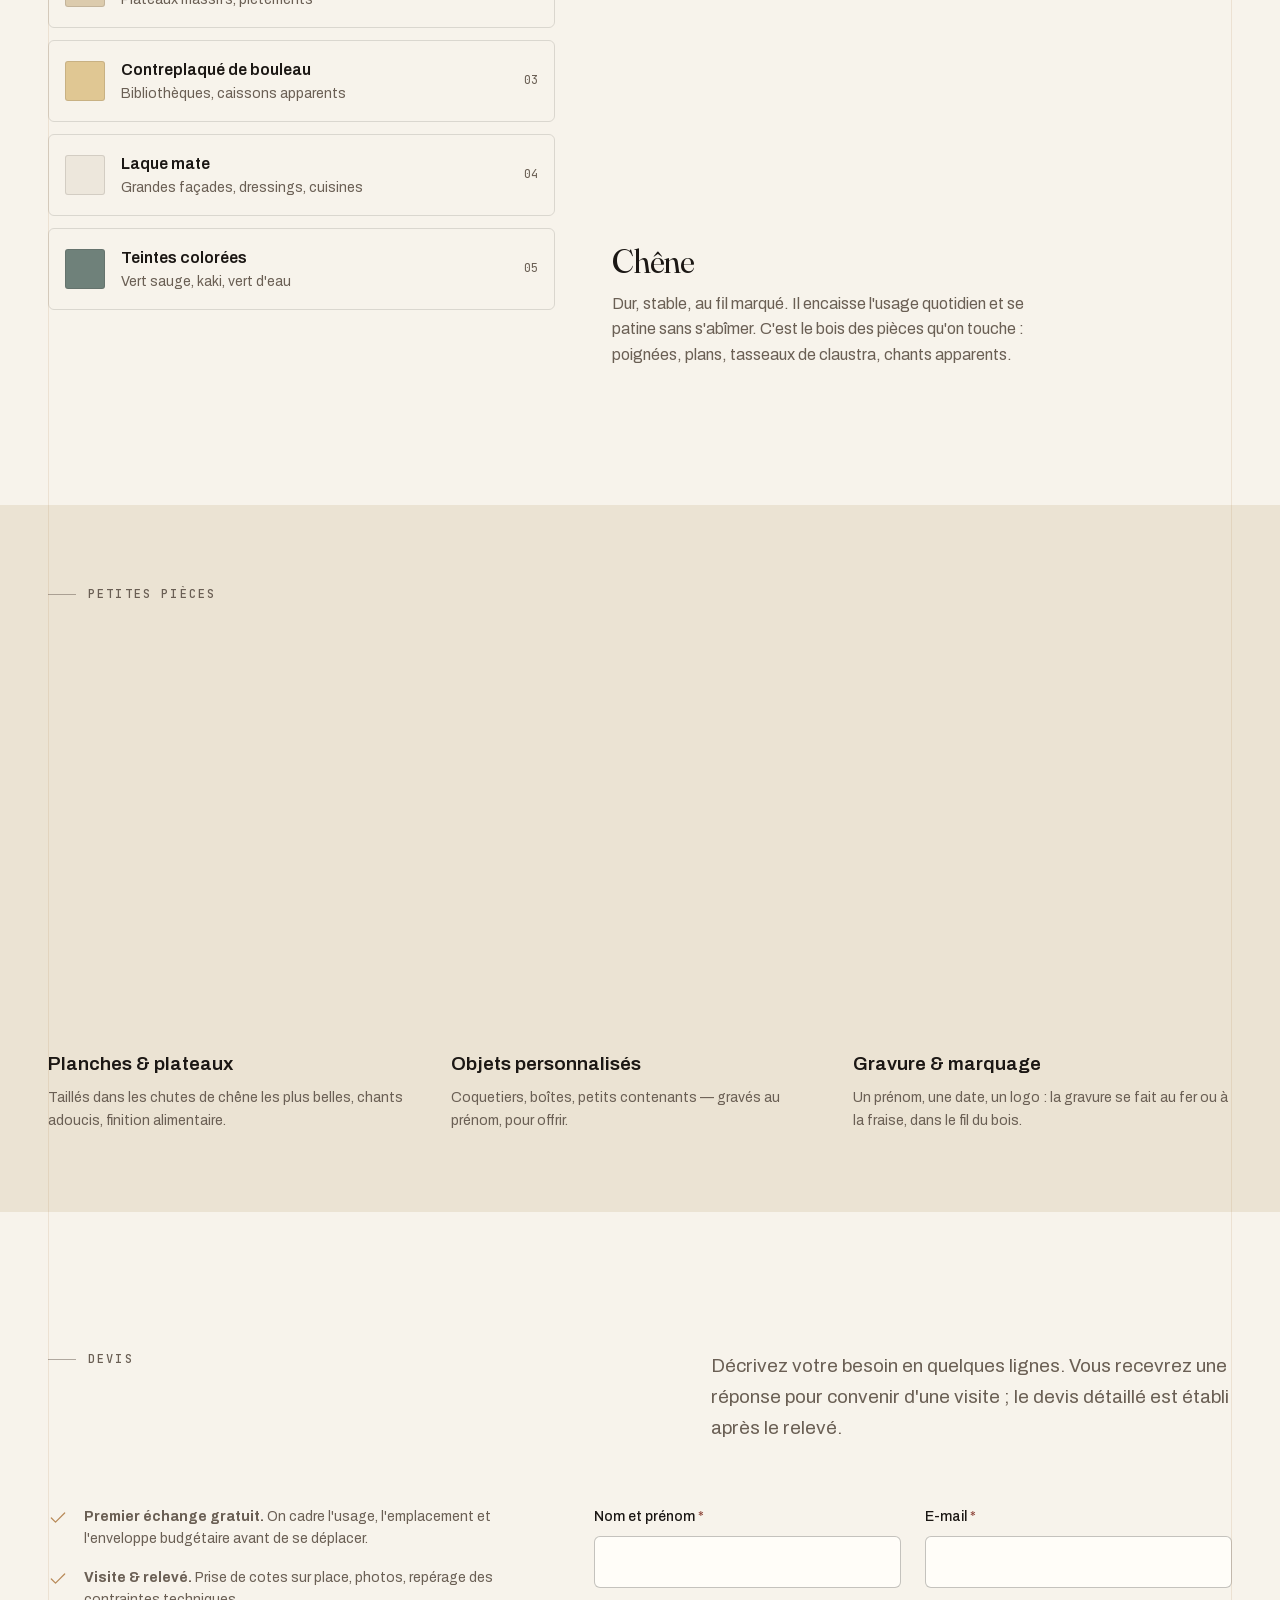
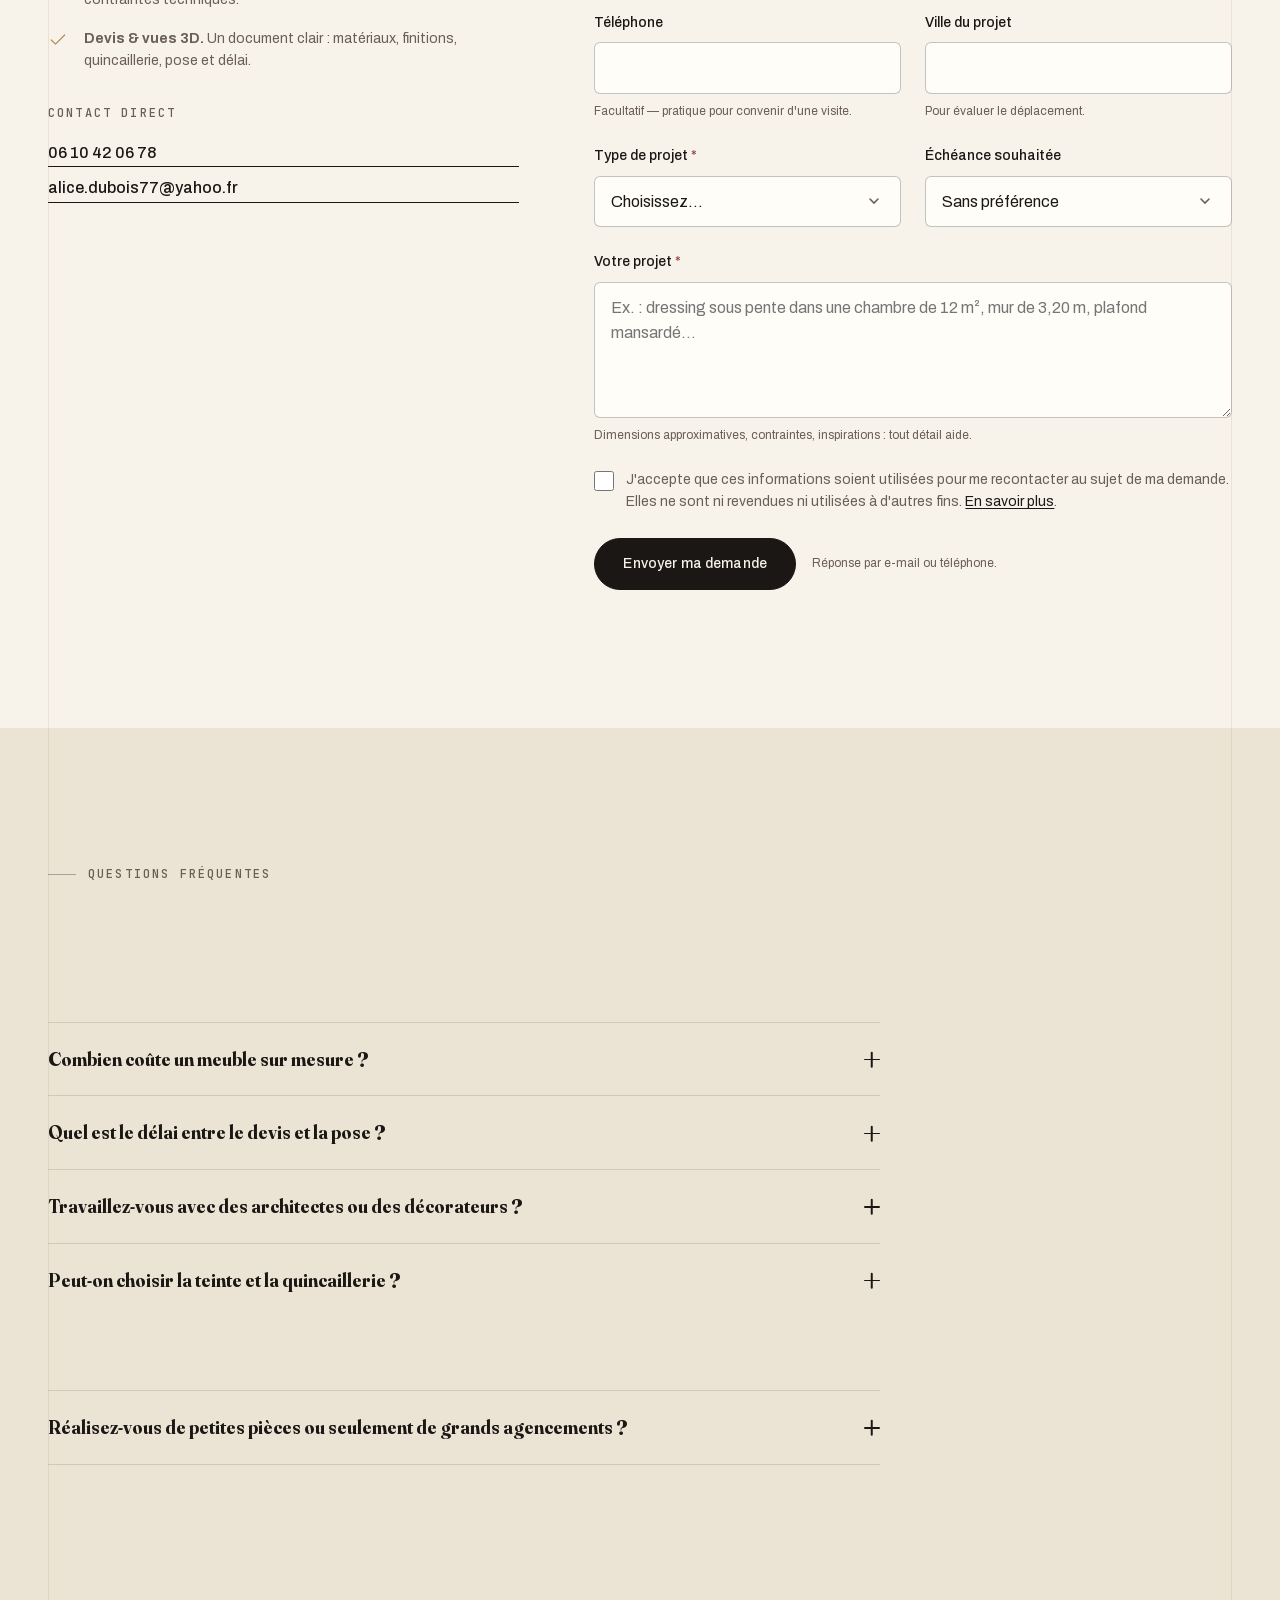
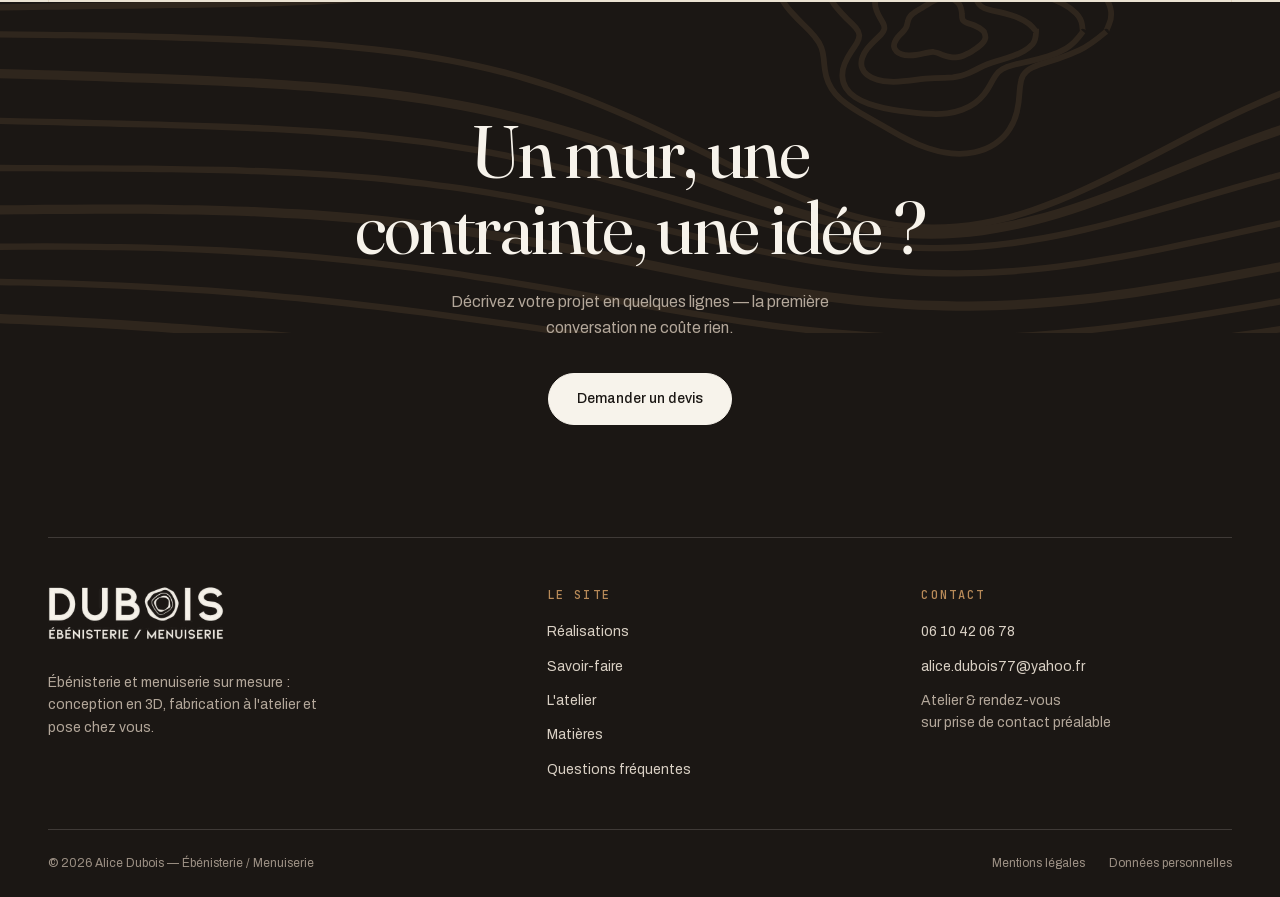
==== commit 6e06c4b7: "Passe les réalisations en colonnes et remplace le curseur par un filet Mise en page : dans une grill" ====
--- a/index.html
+++ b/index.html
@@ -962,9 +962,6 @@
   </div>
 </footer>
 
-<!-- Curseur « Voir » sur les réalisations (pointeur fin uniquement) -->
-<span class="cursor" id="cursor" aria-hidden="true">Voir</span>
-
 <!-- Visionneuse projet -->
 <div class="viewer" id="viewer" role="dialog" aria-modal="true" aria-labelledby="viewer-title" inert>
   <div class="viewer__scrim" data-close></div>
--- a/assets/styles.css
+++ b/assets/styles.css
@@ -712,23 +712,31 @@
 }
 .filter__n { font-family: var(--font-mono); font-size: 10px; opacity: .65; margin-left: .4em; }
 
+/* Mise en colonnes plutôt qu'en grille : dans une grille, chaque rangée prend
+   la hauteur de sa carte la plus haute, et une photo en paysage laisse un vide
+   sous elle. Ici les cartes s'empilent librement, décalées les unes des autres,
+   et le navigateur équilibre les colonnes — aucun trou, quel que soit le
+   nombre de réalisations affichées. */
 .works {
-  display: grid;
-  gap: clamp(1.5rem, .9rem + 2.4vw, 2.75rem);
-  grid-template-columns: 1fr;
-  align-items: start;
-}
-@media (min-width: 40rem) { .works { grid-template-columns: repeat(2, minmax(0, 1fr)); } }
-@media (min-width: 75rem) { .works { grid-template-columns: repeat(3, minmax(0, 1fr)); } }
-/* Les 12 cartes occupent une colonne chacune : la grille tombe juste en 2
-   comme en 3 colonnes, sans carte esseulée en fin de série. Le rythme vient
-   des rapports d'image, qui diffèrent d'une photo à l'autre. */
-.works { grid-auto-flow: dense; }
-
+  --works-gap: clamp(1.5rem, .9rem + 2.4vw, 2.75rem);
+  columns: 1;
+  column-gap: var(--works-gap);
+}
+@media (min-width: 40rem) { .works { columns: 2; } }
+@media (min-width: 75rem) { .works { columns: 3; } }
+
+.work {
+  break-inside: avoid;
+  -webkit-column-break-inside: avoid;
+  page-break-inside: avoid;   /* pour les moteurs les plus anciens */
+  margin-bottom: var(--works-gap);
+}
 .work.is-hidden { display: none; }
 .js .work { transition: opacity .4s var(--ease), transform .4s var(--ease); }
 .js .work.is-filtering { opacity: 0; transform: scale(.985); }
 
+.works__empty { column-span: all; }
+
 .work__btn {
   display: block; width: 100%; text-align: left; cursor: pointer;
   border-radius: var(--r-md);
@@ -740,12 +748,28 @@
 .work__media img { transition: transform .8s var(--ease-out), opacity .7s var(--ease-out); }
 .work__btn:hover .work__media img.is-loaded { transform: scale(1.04); }
 
+/* Au survol, un filet fin se resserre sur la photo. Il part légèrement en
+   retrait et vient épouser le cadre : l'apparition se fait par le mouvement
+   autant que par l'opacité. */
 .work__media::after {
-  content: ""; position: absolute; inset: 0;
-  background: linear-gradient(to top, rgba(27,23,20,.34), rgba(27,23,20,0) 45%);
-  opacity: 0; transition: opacity var(--dur) var(--ease);
-}
-.work__btn:hover .work__media::after { opacity: 1; }
+  content: "";
+  position: absolute; inset: 0.75rem;
+  border: 1px solid rgba(247, 243, 235, .92);
+  /* Un filet clair disparaîtrait sur les photos claires — cuisines blanches,
+     dressings laqués. Deux ombres d'un pixel, de part et d'autre du trait,
+     lui donnent une assise sombre : il se détache sur n'importe quel fond. */
+  box-shadow: 0 0 0 1px rgba(27, 23, 20, .22),
+              inset 0 0 0 1px rgba(27, 23, 20, .22);
+  border-radius: 3px;
+  opacity: 0;
+  pointer-events: none;
+  transition: opacity .45s var(--ease-out), inset .55s var(--ease-out);
+}
+.work__btn:hover .work__media::after,
+.work__btn:focus-visible .work__media::after {
+  opacity: 1;
+  inset: 0.5rem;
+}
 
 .work__cat {
   font-family: var(--font-mono); font-size: var(--t-xs);
@@ -766,23 +790,6 @@
   padding: var(--sp-8) 0;
   text-align: center; color: var(--fg-muted);
 }
-
-/* Curseur personnalisé « Voir » (pointeur fin uniquement) */
-.cursor {
-  position: fixed; top: 0; left: 0; z-index: 90;
-  width: 5.25rem; height: 5.25rem;
-  border-radius: 999px;
-  background: var(--terracotta); color: #fff;
-  display: none; place-items: center;
-  font-family: var(--font-mono); font-size: 10px;
-  letter-spacing: .16em; text-transform: uppercase;
-  pointer-events: none;
-  transform: translate(-50%, -50%) scale(.2);
-  opacity: 0;
-  transition: opacity .25s var(--ease), transform .35s var(--ease-out);
-}
-@media (hover: hover) and (pointer: fine) { .cursor { display: grid; } }
-.cursor.is-on { opacity: 1; transform: translate(-50%, -50%) scale(1); }
 
 /* --------------------------------------------------------------------------
    12. Visionneuse (modale projet)
@@ -1169,12 +1176,11 @@
   .js .hero .reveal-line > span { transform: none !important; }
   .js .hero__fade { opacity: 1 !important; }
   .menu.is-open .menu__link { opacity: 1; transform: none; animation: none; }
-  .cursor { display: none !important; }
 }
 
 /* Impression */
 @media print {
-  .header, .menu, .cursor, .viewer, .footer__veine, .veine { display: none !important; }
+  .header, .menu, .viewer, .footer__veine, .veine { display: none !important; }
   body { background: #fff; color: #000; }
   .section { padding-block: 1.5rem; }
 }
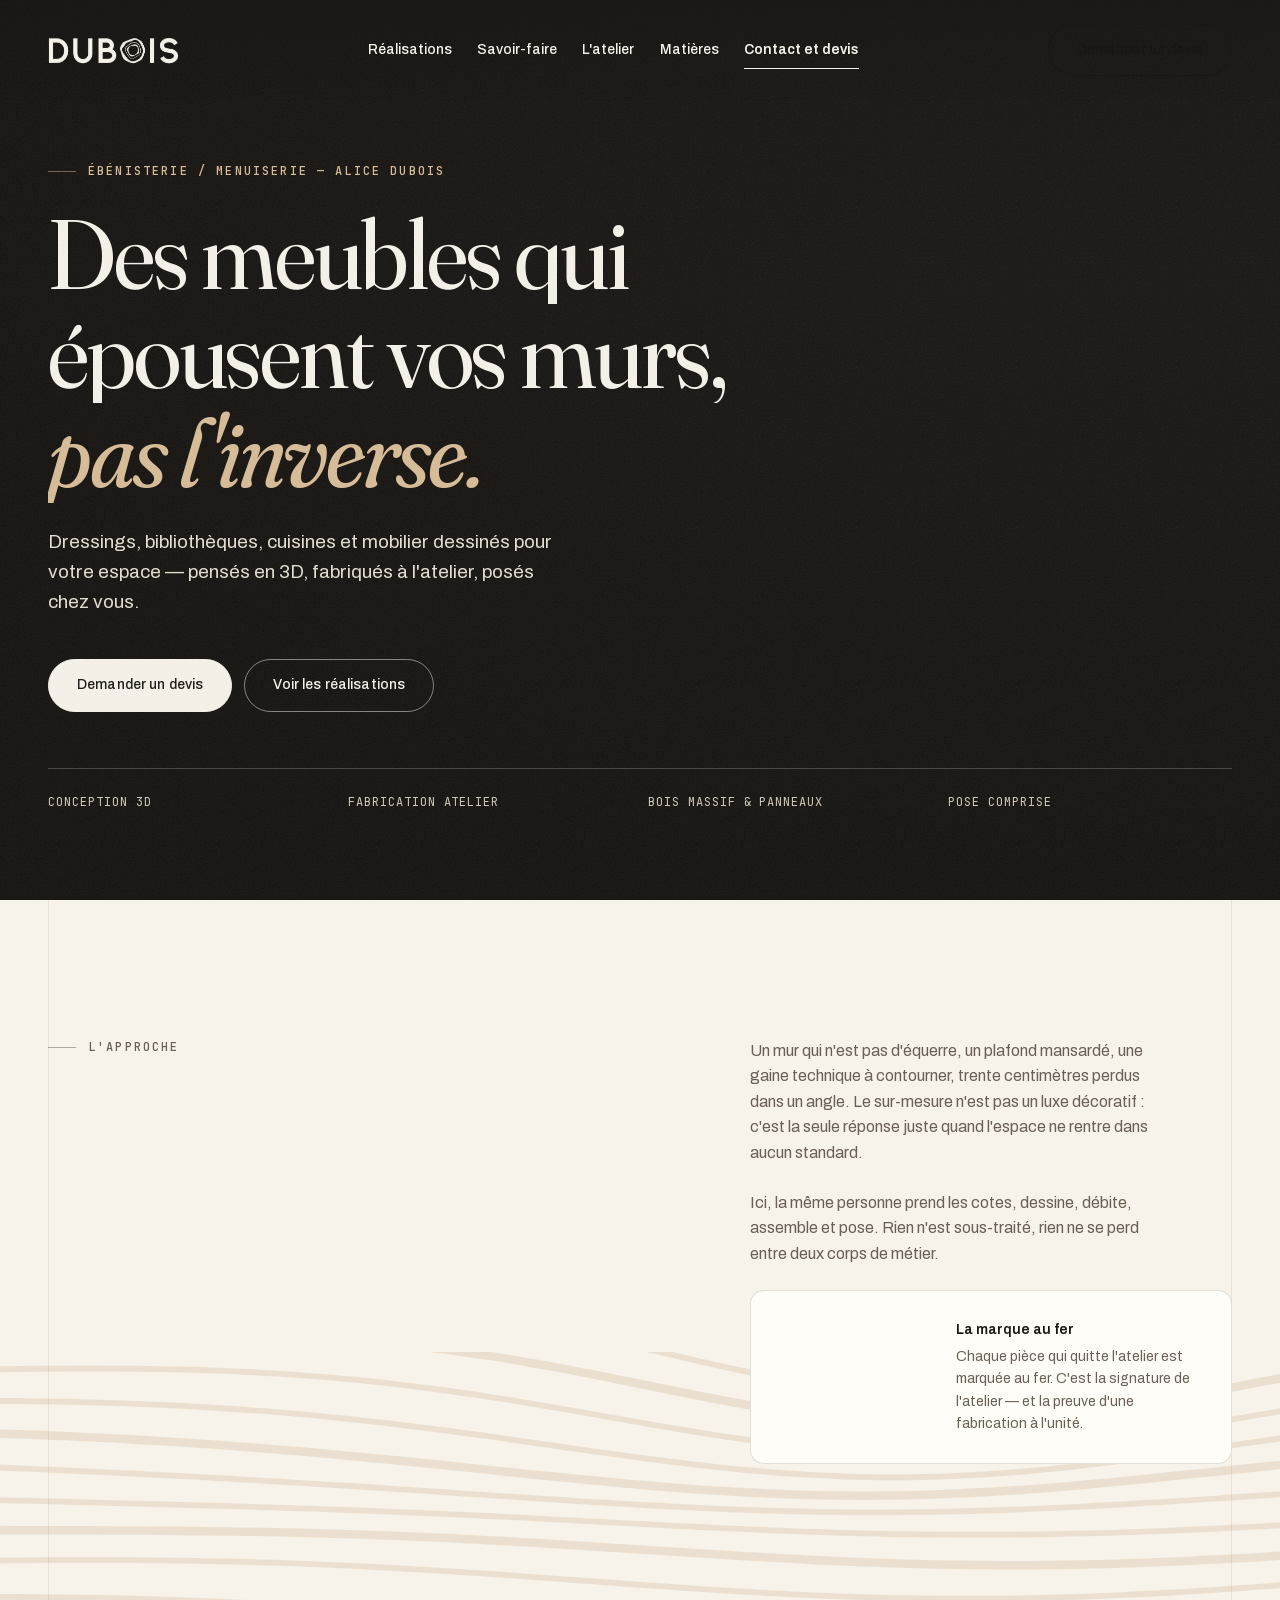
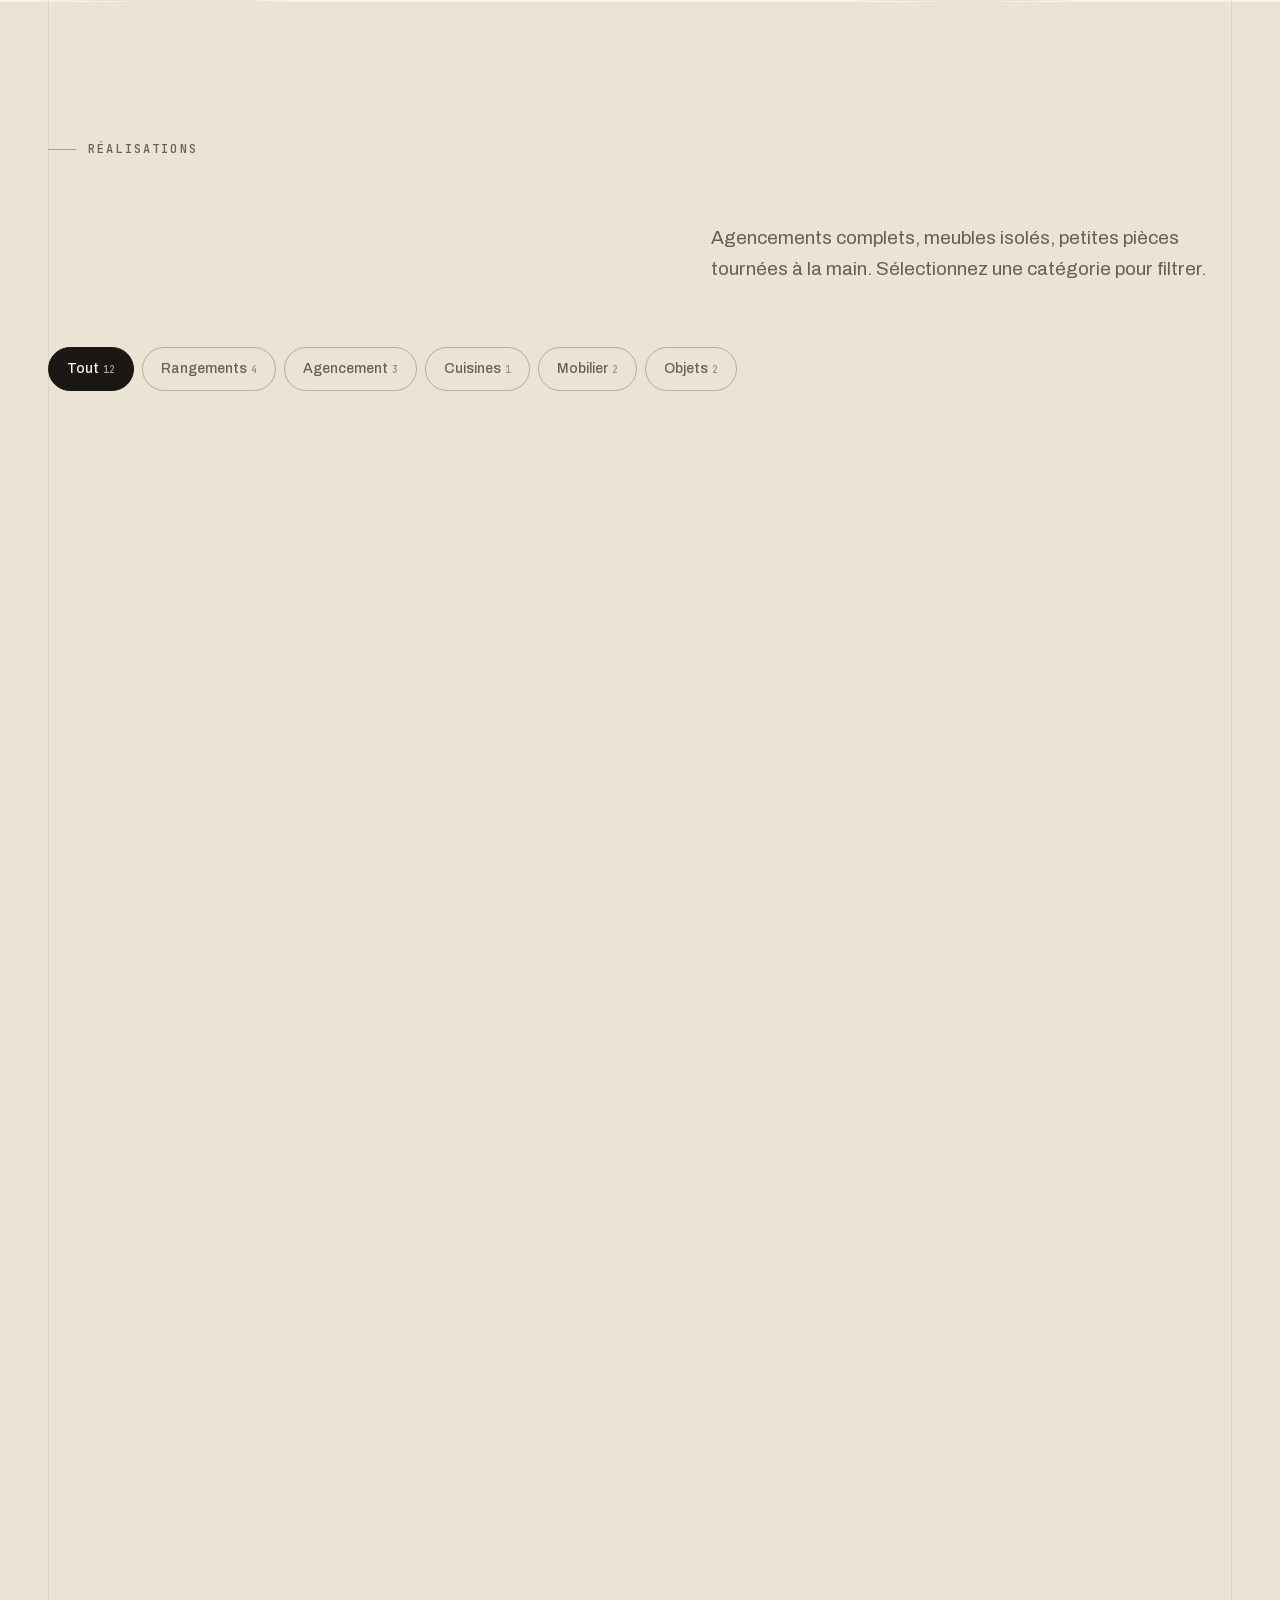
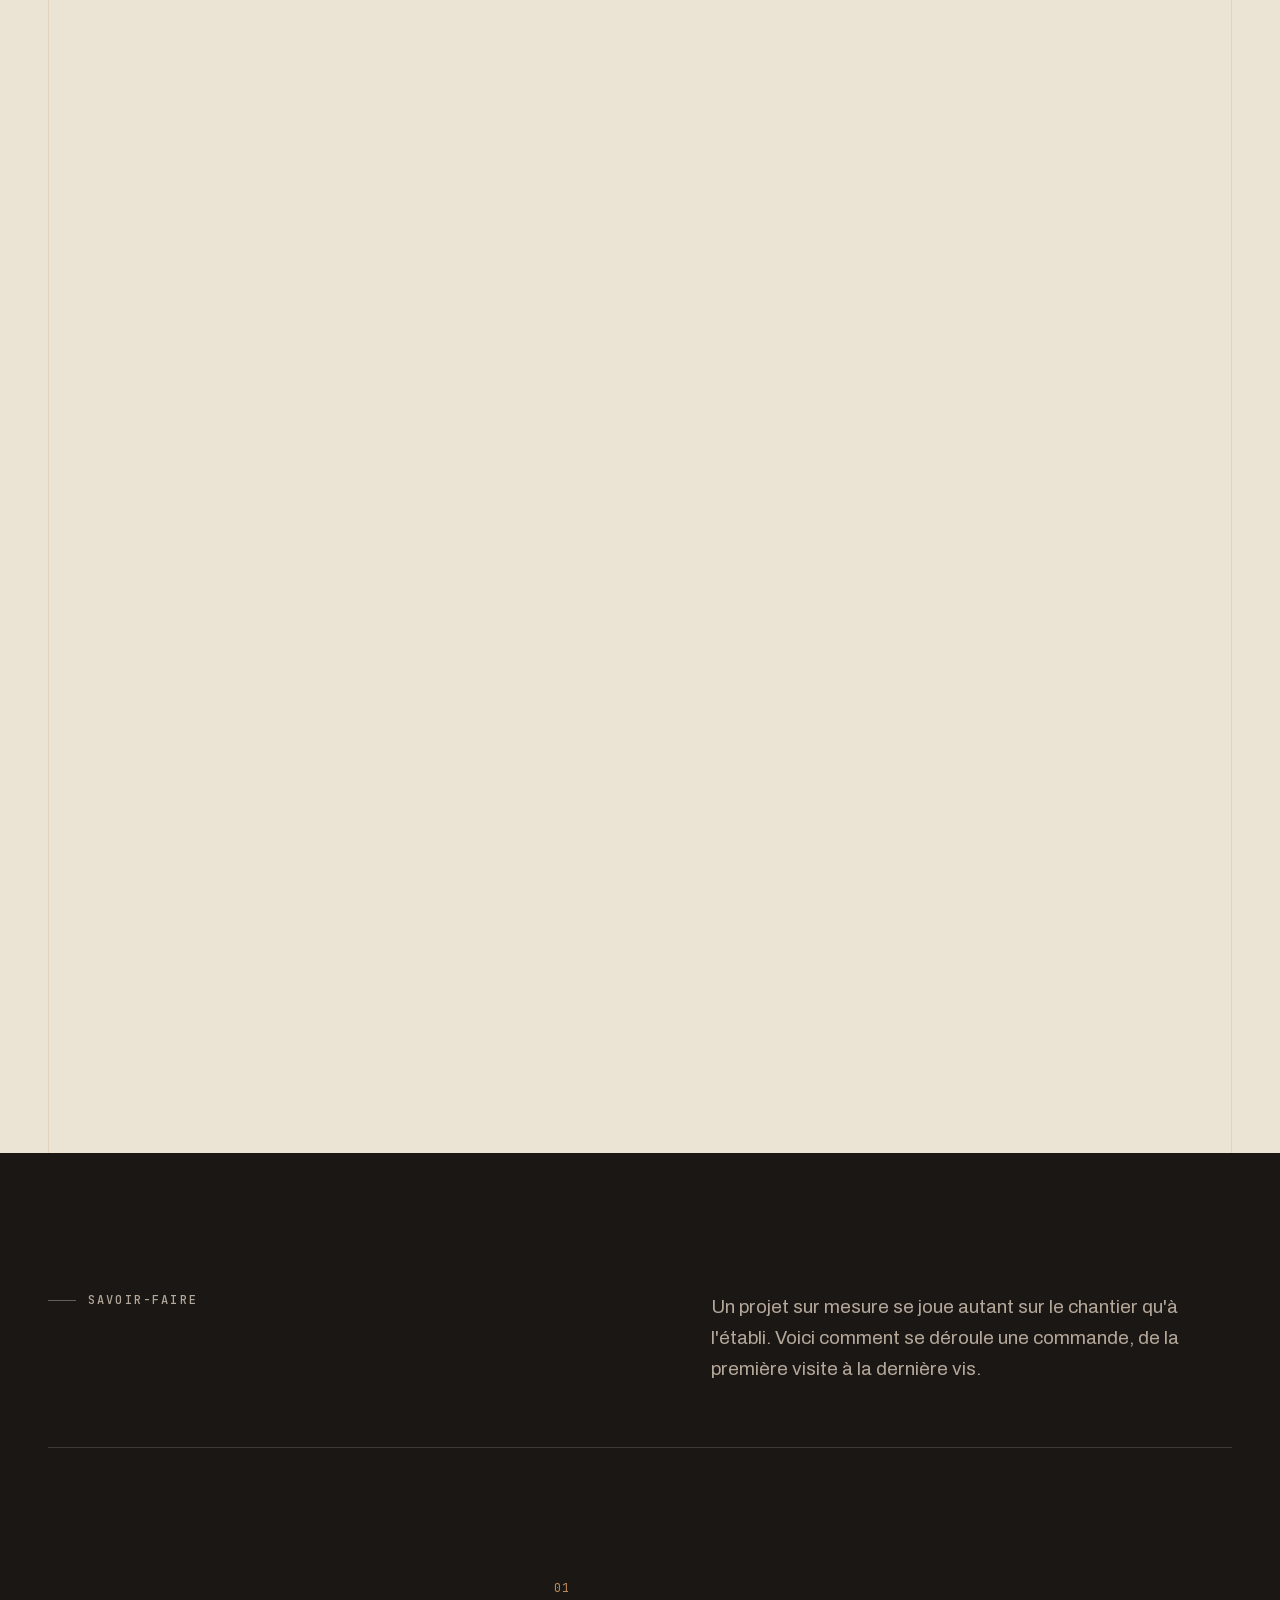
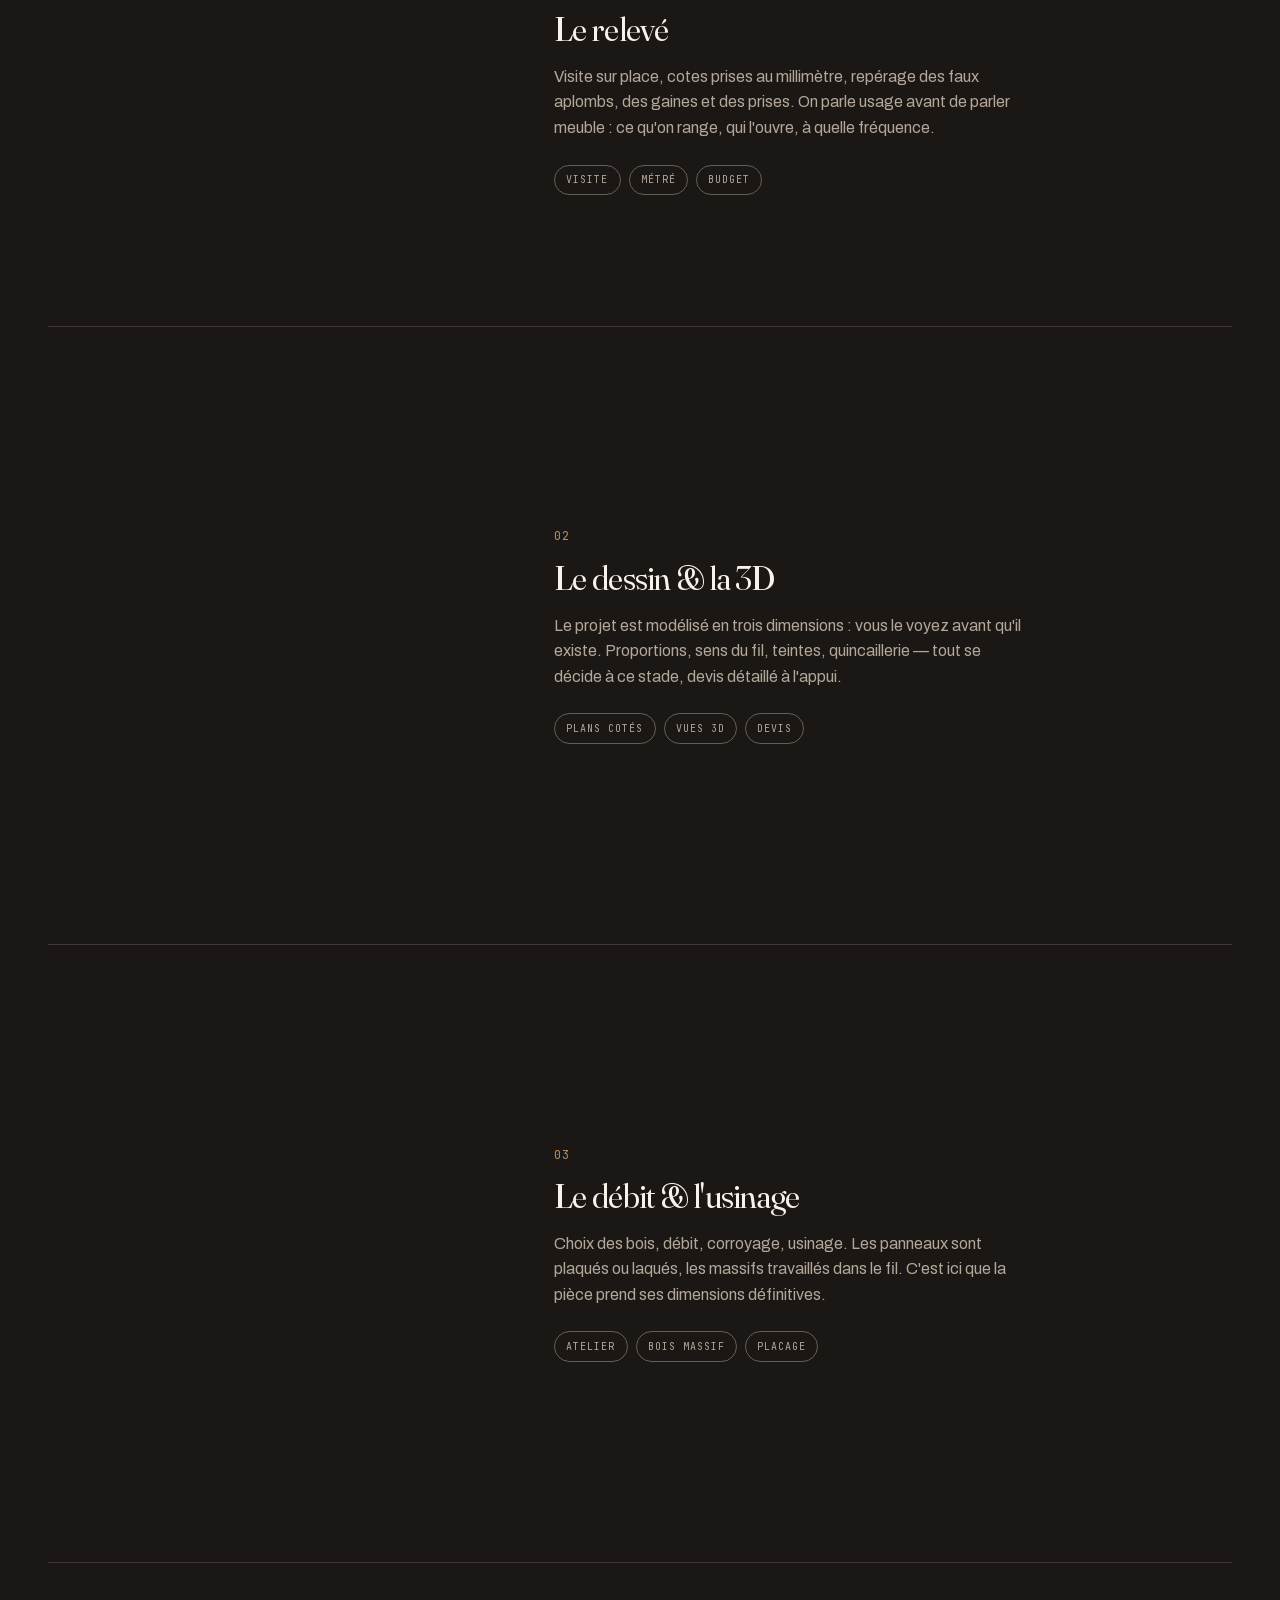
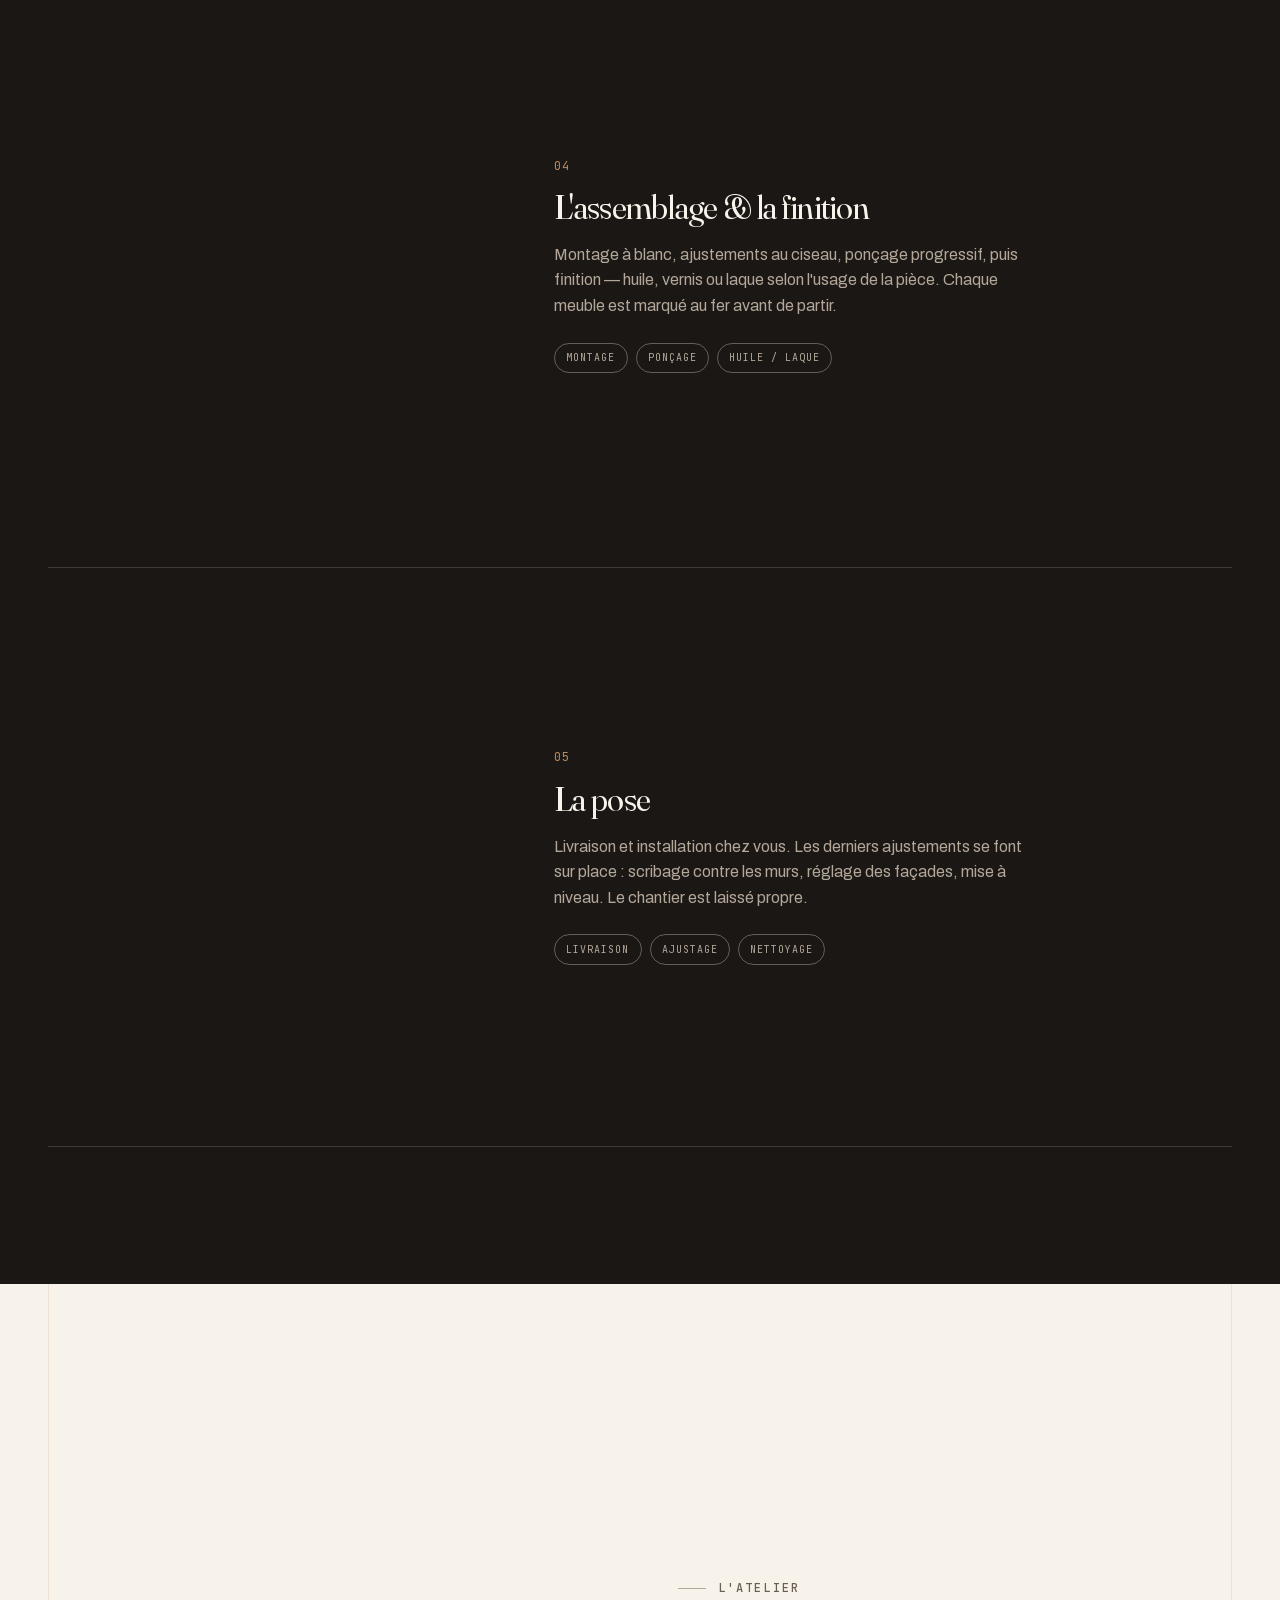
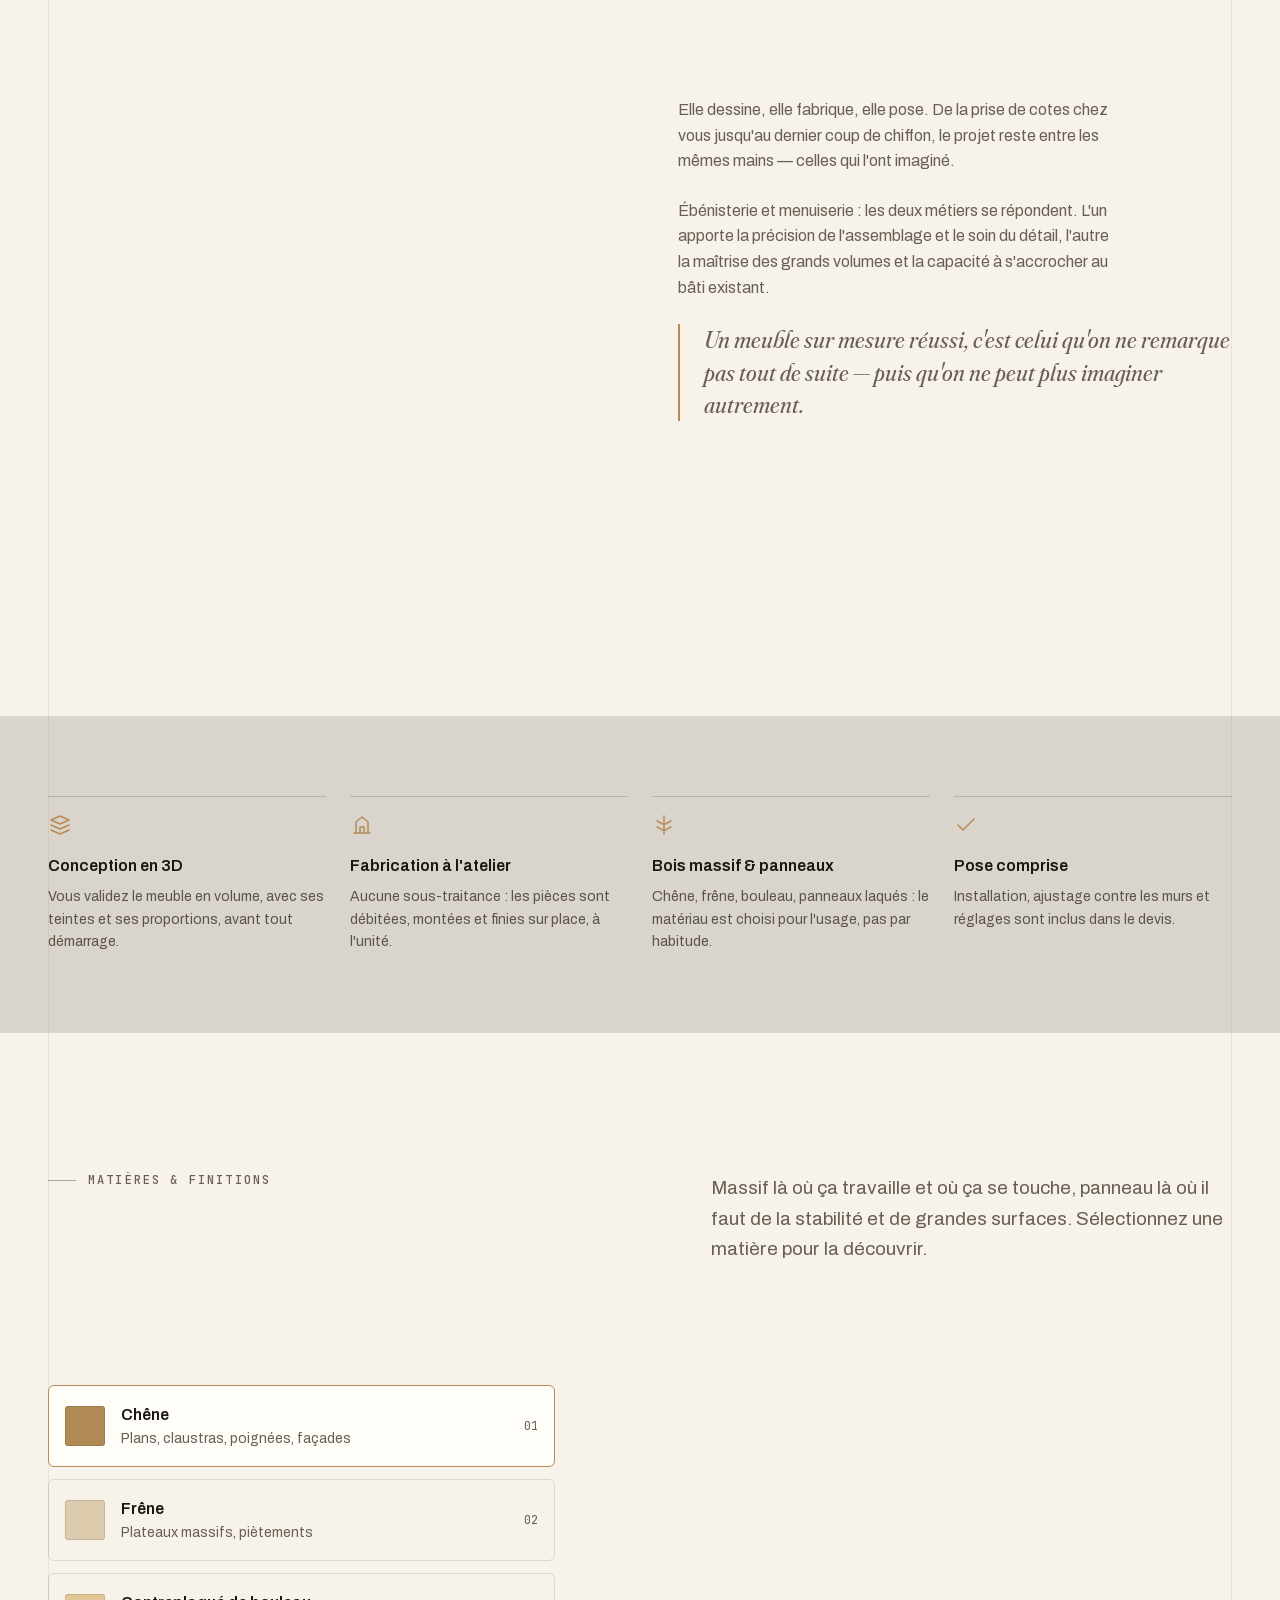
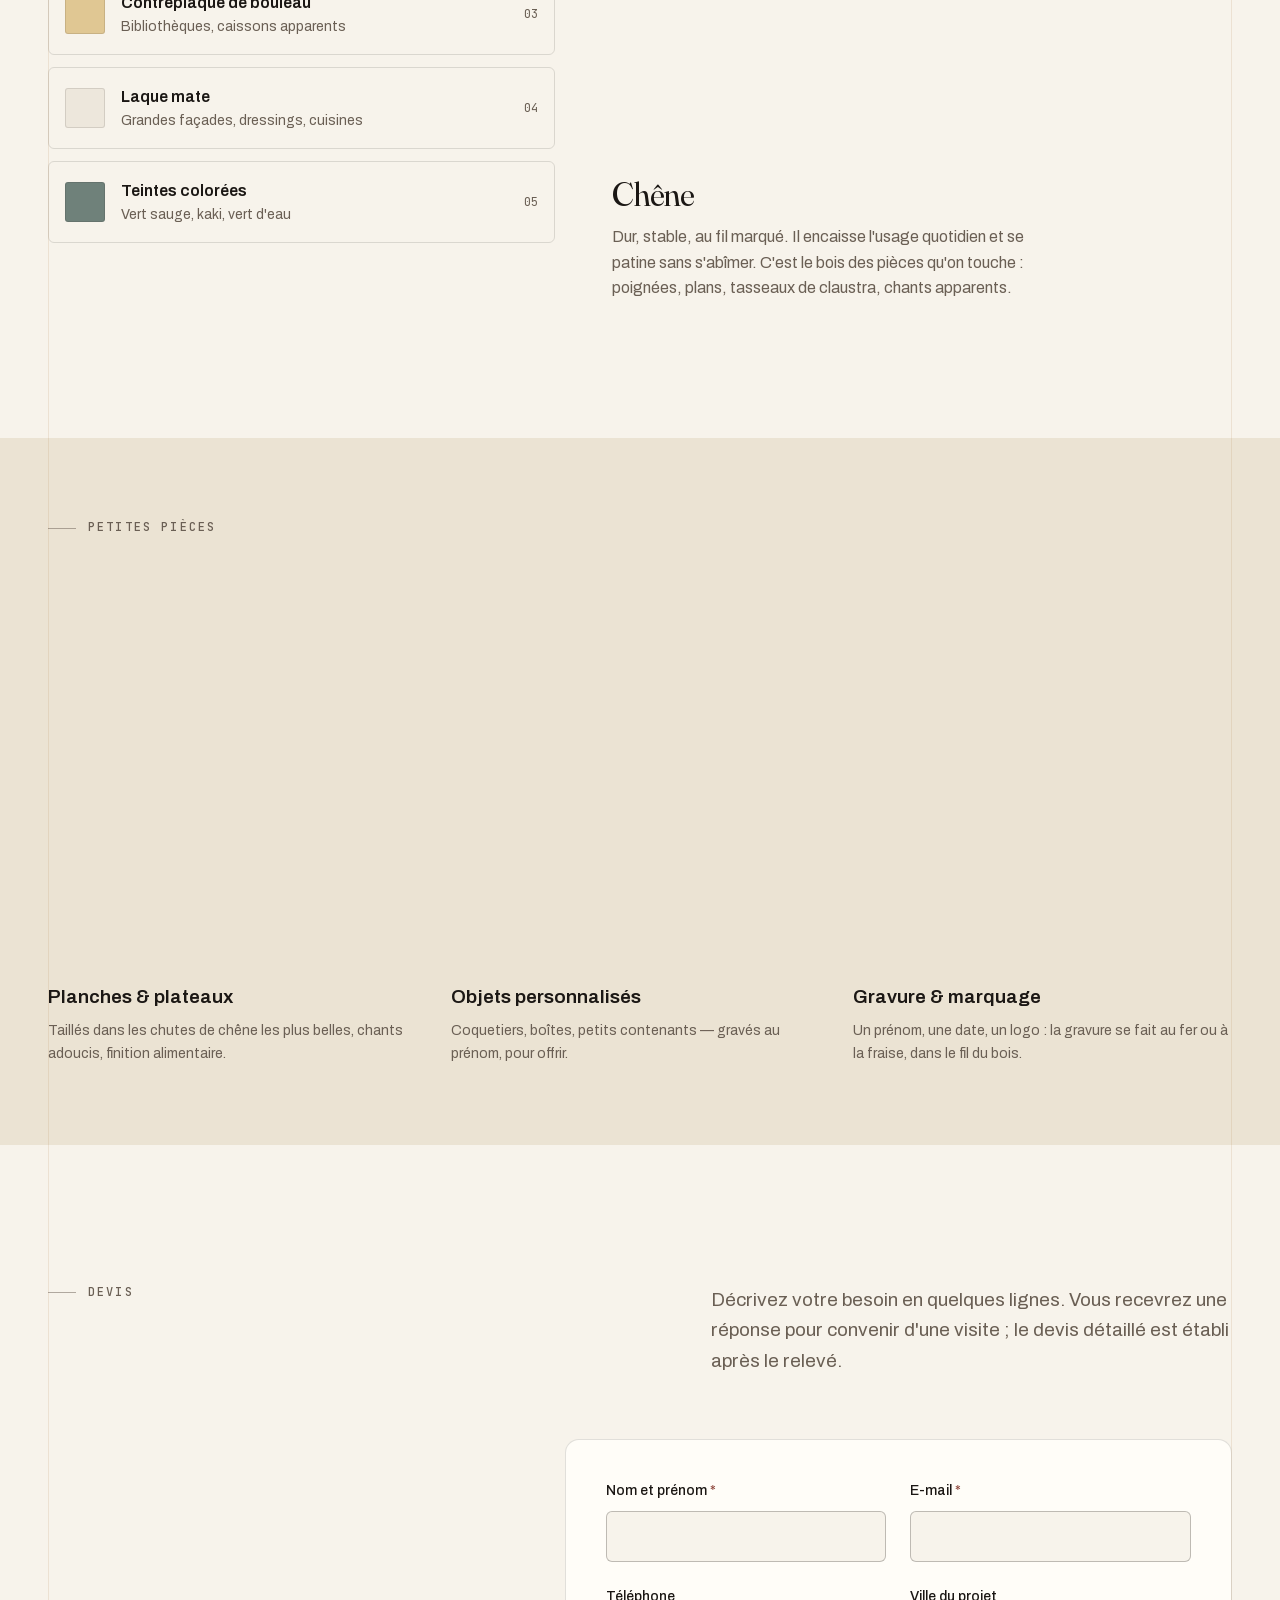
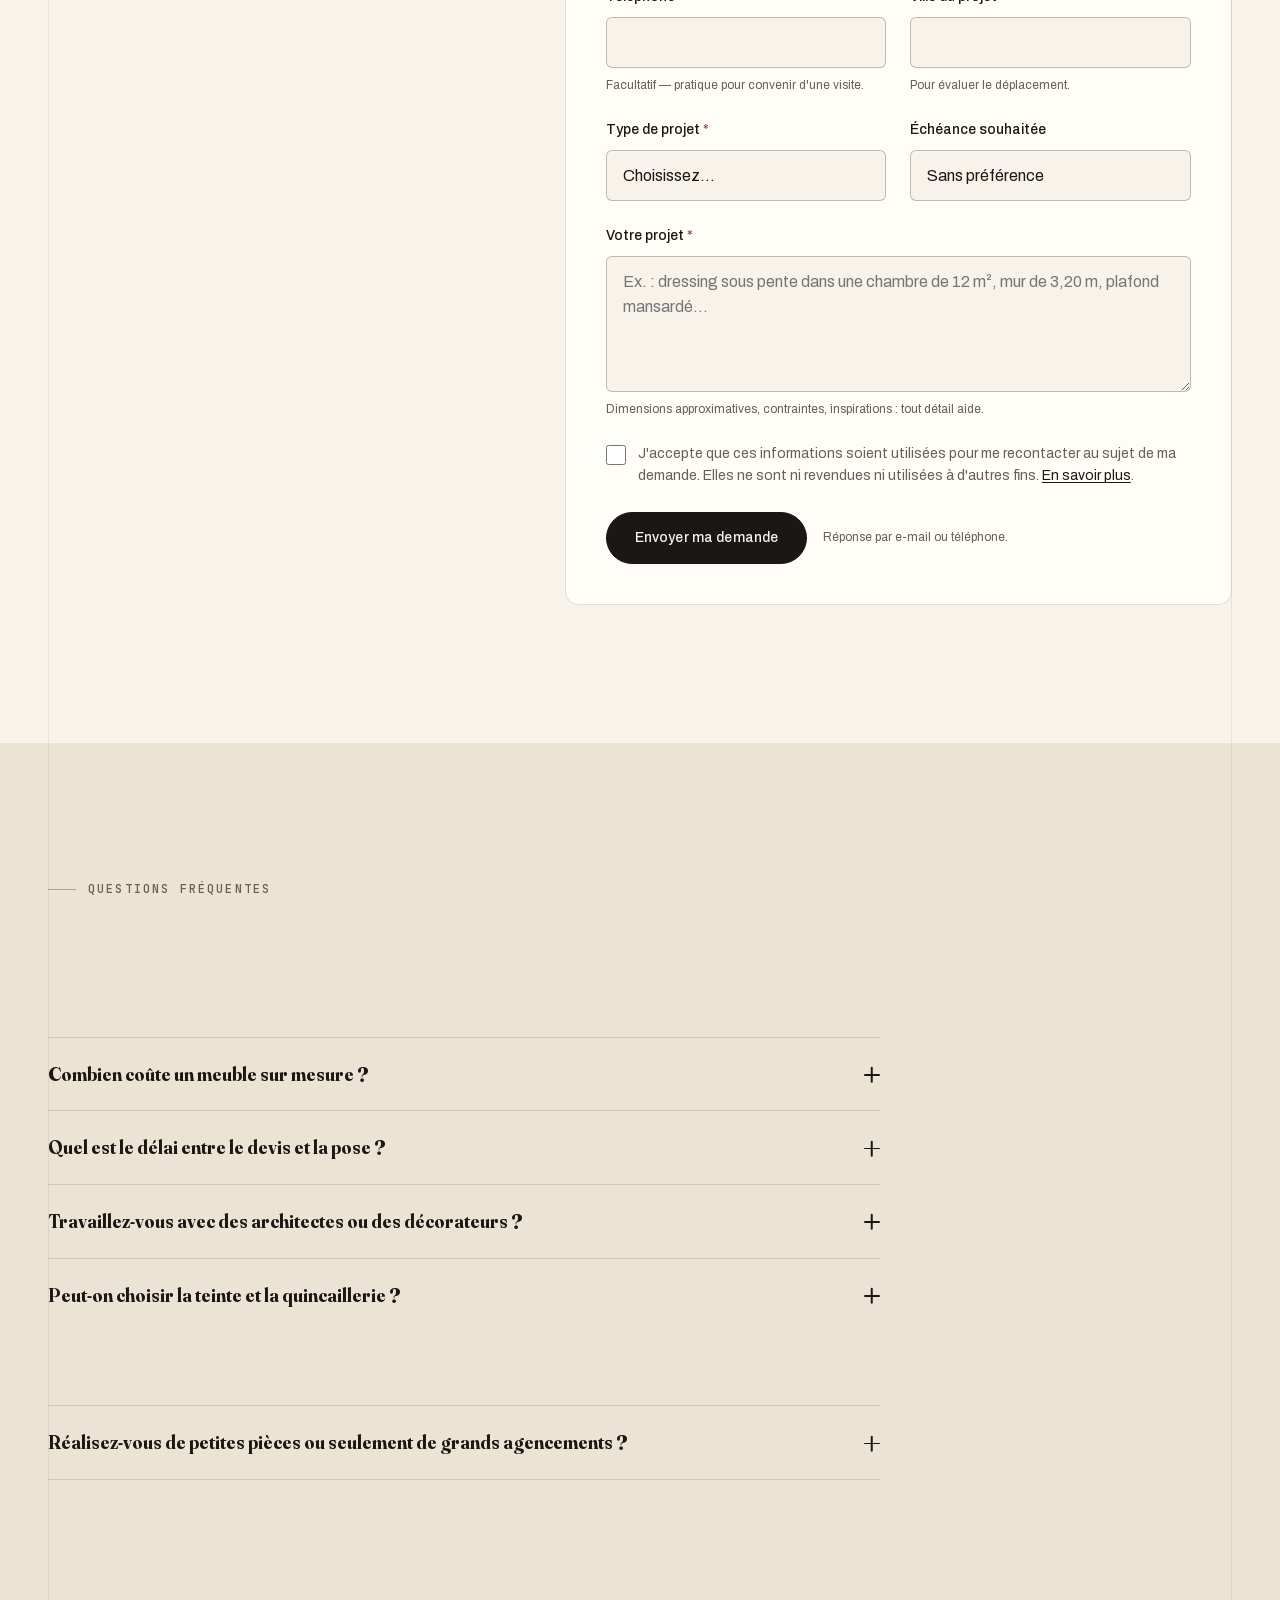
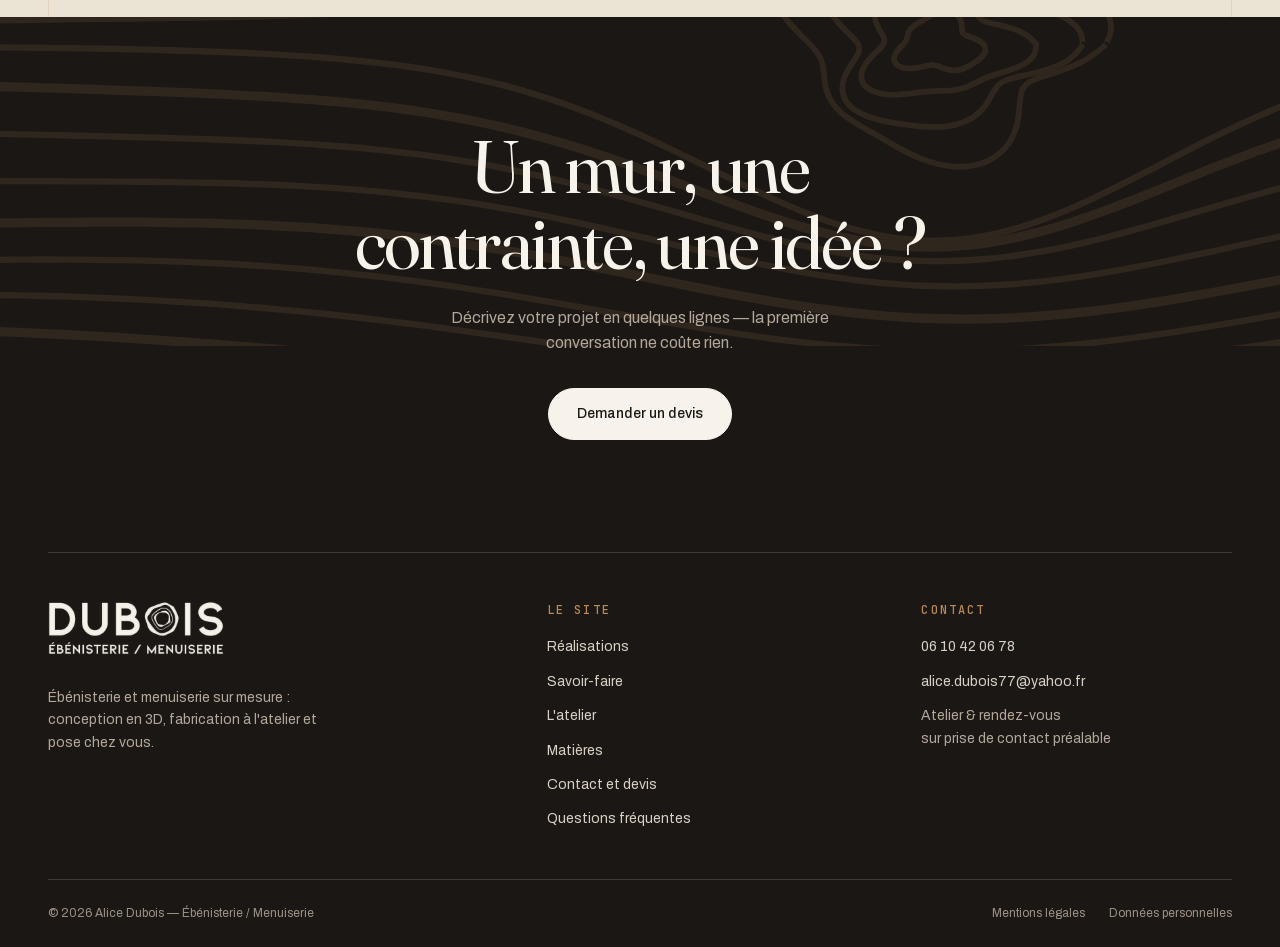
==== commit d562fe07: "Redessine la section devis et renomme l'entrée de menu Menu : « Devis » devient « Contact et devis »" ====
--- a/index.html
+++ b/index.html
@@ -64,7 +64,7 @@
       <a class="nav__link" href="#savoir-faire">Savoir-faire</a>
       <a class="nav__link" href="#atelier">L'atelier</a>
       <a class="nav__link" href="#matieres">Matières</a>
-      <a class="nav__link" href="#devis">Devis</a>
+      <a class="nav__link" href="#devis">Contact et devis</a>
     </nav>
 
     <div class="header__actions">
@@ -95,7 +95,7 @@
     <a class="menu__link" href="#savoir-faire" style="animation-delay:.12s"><span>02</span>Savoir-faire</a>
     <a class="menu__link" href="#atelier"      style="animation-delay:.18s"><span>03</span>L'atelier</a>
     <a class="menu__link" href="#matieres"     style="animation-delay:.24s"><span>04</span>Matières</a>
-    <a class="menu__link" href="#devis"        style="animation-delay:.30s"><span>05</span>Devis</a>
+    <a class="menu__link" href="#devis"        style="animation-delay:.30s"><span>05</span>Contact et devis</a>
   </nav>
 
   <div class="menu__foot">
@@ -663,31 +663,44 @@
 
     <div class="devis__grid">
       <aside class="devis__aside" data-reveal>
-        <ul class="devis__list">
+        <ol class="devis__etapes">
           <li>
-            <svg viewBox="0 0 24 24" fill="none" stroke="currentColor" stroke-width="1.5" stroke-linecap="round" stroke-linejoin="round" aria-hidden="true"><path d="M20 6 9 17l-5-5"/></svg>
-            <span><strong>Premier échange gratuit.</strong> On cadre l'usage, l'emplacement et l'enveloppe budgétaire avant de se déplacer.</span>
+            <span class="devis__num" aria-hidden="true">01</span>
+            <div>
+              <h3>Premier échange</h3>
+              <p>On cadre l'usage, l'emplacement et l'enveloppe budgétaire avant de se déplacer. Gratuit et sans engagement.</p>
+            </div>
           </li>
           <li>
-            <svg viewBox="0 0 24 24" fill="none" stroke="currentColor" stroke-width="1.5" stroke-linecap="round" stroke-linejoin="round" aria-hidden="true"><path d="M20 6 9 17l-5-5"/></svg>
-            <span><strong>Visite &amp; relevé.</strong> Prise de cotes sur place, photos, repérage des contraintes techniques.</span>
+            <span class="devis__num" aria-hidden="true">02</span>
+            <div>
+              <h3>Visite &amp; relevé</h3>
+              <p>Prise de cotes sur place, photos, repérage des contraintes techniques.</p>
+            </div>
           </li>
           <li>
-            <svg viewBox="0 0 24 24" fill="none" stroke="currentColor" stroke-width="1.5" stroke-linecap="round" stroke-linejoin="round" aria-hidden="true"><path d="M20 6 9 17l-5-5"/></svg>
-            <span><strong>Devis &amp; vues 3D.</strong> Un document clair : matériaux, finitions, quincaillerie, pose et délai.</span>
+            <span class="devis__num" aria-hidden="true">03</span>
+            <div>
+              <h3>Devis &amp; vues 3D</h3>
+              <p>Un document clair : matériaux, finitions, quincaillerie, pose et délai.</p>
+            </div>
           </li>
-        </ul>
-
-        <div>
-          <p class="label label--plain" style="margin-bottom:var(--sp-4)">Contact direct</p>
-          <p style="display:grid;gap:var(--sp-2)">
-            <a class="link-u" href="tel:+33610420678">06 10 42 06 78</a>
-            <a class="link-u" href="mailto:alice.dubois77@yahoo.fr">alice.dubois77@yahoo.fr</a>
-          </p>
+        </ol>
+
+        <div class="devis__contact">
+          <p class="label label--plain">Ou directement</p>
+          <a class="devis__tel" href="tel:+33610420678">
+            <svg viewBox="0 0 24 24" fill="none" stroke="currentColor" stroke-width="1.5" stroke-linecap="round" stroke-linejoin="round" aria-hidden="true"><path d="M22 16.9v3a2 2 0 0 1-2.2 2 19.8 19.8 0 0 1-8.6-3.1 19.5 19.5 0 0 1-6-6A19.8 19.8 0 0 1 2.1 4.2 2 2 0 0 1 4.1 2h3a2 2 0 0 1 2 1.7c.1 1 .3 1.9.6 2.8a2 2 0 0 1-.5 2.1L8.1 9.8a16 16 0 0 0 6 6l1.2-1.1a2 2 0 0 1 2.1-.5c.9.3 1.8.5 2.8.6a2 2 0 0 1 1.8 2.1Z"/></svg>
+            <span>06 10 42 06 78</span>
+          </a>
+          <a class="devis__mail" href="mailto:alice.dubois77@yahoo.fr">
+            <svg viewBox="0 0 24 24" fill="none" stroke="currentColor" stroke-width="1.5" stroke-linecap="round" stroke-linejoin="round" aria-hidden="true"><rect x="2" y="4" width="20" height="16" rx="2"/><path d="m2 7 10 6 10-6"/></svg>
+            <span>alice.dubois77@yahoo.fr</span>
+          </a>
         </div>
       </aside>
 
-      <form class="form" id="devis-form" name="devis" method="POST"
+      <form class="form form--carte" id="devis-form" name="devis" method="POST"
             data-netlify="true" netlify-honeypot="societe" novalidate data-reveal style="--d:1">
         <input type="hidden" name="form-name" value="devis">
         <p hidden><label>Ne pas remplir : <input name="societe" tabindex="-1" autocomplete="off"></label></p>
@@ -938,6 +951,7 @@
           <li><a href="#savoir-faire">Savoir-faire</a></li>
           <li><a href="#atelier">L'atelier</a></li>
           <li><a href="#matieres">Matières</a></li>
+          <li><a href="#devis">Contact et devis</a></li>
           <li><a href="#faq">Questions fréquentes</a></li>
         </ul>
       </div>
--- a/assets/styles.css
+++ b/assets/styles.css
@@ -635,7 +635,9 @@
   transition-delay: calc(var(--d, 0) * 80ms);
 }
 .js [data-reveal="media"] img { transform: scale(1.05); }
-.js [data-reveal="media"].is-in { clip-path: inset(0 0 0 0); }
+/* zone de clip élargie une fois révélé, sinon elle rognerait le filet
+   du survol qui se dessine en dehors du cadre */
+.js [data-reveal="media"].is-in { clip-path: inset(-1.75rem); }
 .js [data-reveal="media"].is-in img {
   transform: none;
   transition: transform 1.4s var(--ease-out), opacity .7s var(--ease-out);
@@ -712,11 +714,12 @@
 }
 .filter__n { font-family: var(--font-mono); font-size: 10px; opacity: .65; margin-left: .4em; }
 
-/* Mise en colonnes plutôt qu'en grille : dans une grille, chaque rangée prend
-   la hauteur de sa carte la plus haute, et une photo en paysage laisse un vide
-   sous elle. Ici les cartes s'empilent librement, décalées les unes des autres,
-   et le navigateur équilibre les colonnes — aucun trou, quel que soit le
-   nombre de réalisations affichées. */
+/* Les réalisations sont posées en mosaïque : chaque carte rejoint la colonne
+   la plus courte, ce qui évite le vide sous une photo en paysage comme le
+   vide en fin de colonne. Le calcul est fait en JavaScript, car l'équilibrage
+   natif de CSS columns diffère d'un navigateur à l'autre — Safari laissait
+   une colonne bien plus courte que Chrome. La règle columns ci-dessous reste
+   le repli si le JavaScript ne s'exécute pas. */
 .works {
   --works-gap: clamp(1.5rem, .9rem + 2.4vw, 2.75rem);
   columns: 1;
@@ -728,9 +731,13 @@
 .work {
   break-inside: avoid;
   -webkit-column-break-inside: avoid;
-  page-break-inside: avoid;   /* pour les moteurs les plus anciens */
   margin-bottom: var(--works-gap);
 }
+
+/* Mosaïque pilotée : les cartes sont positionnées une à une */
+.works.is-mosaique { columns: auto; position: relative; }
+.works.is-mosaique .work { position: absolute; margin-bottom: 0; }
+
 .work.is-hidden { display: none; }
 .js .work { transition: opacity .4s var(--ease), transform .4s var(--ease); }
 .js .work.is-filtering { opacity: 0; transform: scale(.985); }
@@ -741,35 +748,24 @@
   display: block; width: 100%; text-align: left; cursor: pointer;
   border-radius: var(--r-md);
 }
+
+/* Le filet du survol est tracé par outline : contrairement à un pseudo-élément,
+   il se dessine EN DEHORS du cadre et n'est pas rogné par l'overflow de la
+   photo. Il part large et vient se resserrer autour de l'image. */
 .work__media {
   aspect-ratio: var(--ar, 4 / 5);
   margin-bottom: var(--sp-4);
+  outline: 1.5px solid transparent;
+  outline-offset: 1rem;
+  transition: outline-color .45s var(--ease-out), outline-offset .55s var(--ease-out);
+}
+.work__btn:hover .work__media,
+.work__btn:focus-visible .work__media {
+  outline-color: var(--accent);
+  outline-offset: 0.5rem;
 }
 .work__media img { transition: transform .8s var(--ease-out), opacity .7s var(--ease-out); }
 .work__btn:hover .work__media img.is-loaded { transform: scale(1.04); }
-
-/* Au survol, un filet fin se resserre sur la photo. Il part légèrement en
-   retrait et vient épouser le cadre : l'apparition se fait par le mouvement
-   autant que par l'opacité. */
-.work__media::after {
-  content: "";
-  position: absolute; inset: 0.75rem;
-  border: 1px solid rgba(247, 243, 235, .92);
-  /* Un filet clair disparaîtrait sur les photos claires — cuisines blanches,
-     dressings laqués. Deux ombres d'un pixel, de part et d'autre du trait,
-     lui donnent une assise sombre : il se détache sur n'importe quel fond. */
-  box-shadow: 0 0 0 1px rgba(27, 23, 20, .22),
-              inset 0 0 0 1px rgba(27, 23, 20, .22);
-  border-radius: 3px;
-  opacity: 0;
-  pointer-events: none;
-  transition: opacity .45s var(--ease-out), inset .55s var(--ease-out);
-}
-.work__btn:hover .work__media::after,
-.work__btn:focus-visible .work__media::after {
-  opacity: 1;
-  inset: 0.5rem;
-}
 
 .work__cat {
   font-family: var(--font-mono); font-size: var(--t-xs);
@@ -991,17 +987,71 @@
 /* --------------------------------------------------------------------------
    17. Devis — formulaire
    -------------------------------------------------------------------------- */
-.devis__grid { display: grid; gap: clamp(2.5rem, 1.5rem + 4vw, 5rem); align-items: start; }
+.devis__grid { display: grid; gap: clamp(2.5rem, 1.5rem + 4vw, 4.5rem); align-items: start; }
 @media (min-width: 62rem) {
-  .devis__grid { grid-template-columns: minmax(0, .85fr) minmax(0, 1.15fr); }
-}
-.devis__aside > * + * { margin-top: var(--sp-6); }
-.devis__list { display: grid; gap: var(--sp-4); }
-.devis__list li {
+  .devis__grid { grid-template-columns: minmax(0, .8fr) minmax(0, 1.2fr); }
+  /* la colonne de gauche suit la lecture du formulaire : le contact reste
+     sous les yeux, et le bas de section ne se creuse pas */
+  .devis__aside { position: sticky; top: 7.5rem; }
+}
+
+.devis__etapes { display: grid; gap: var(--sp-5); }
+.devis__etapes li {
   display: grid; grid-template-columns: auto 1fr; gap: var(--sp-4);
+  padding-bottom: var(--sp-5);
+  border-bottom: 1px solid var(--line);
+}
+.devis__etapes li:last-child { border-bottom: 0; padding-bottom: 0; }
+.devis__num {
+  font-family: var(--font-mono); font-size: var(--t-xs);
+  letter-spacing: .1em; color: var(--accent);
+  padding-top: .3em;
+}
+.devis__etapes h3 {
+  font-family: var(--font-display);
+  font-variation-settings: "SOFT" 20, "WONK" 1;
+  font-size: var(--t-lg); line-height: 1.25;
+  margin-bottom: var(--sp-2);
+}
+.devis__etapes p { font-size: var(--t-sm); color: var(--fg-muted); max-width: 40ch; }
+
+/* Bloc de contact direct : une alternative visible au formulaire */
+.devis__contact {
+  margin-top: var(--sp-7);
+  padding: var(--sp-5);
+  background: var(--surface);
+  border: 1px solid var(--line);
+  border-radius: var(--r-lg);
+  display: grid; gap: var(--sp-3);
+}
+.devis__contact .label { margin-bottom: var(--sp-1); }
+.devis__tel, .devis__mail {
+  display: inline-flex; align-items: center; gap: var(--sp-3);
+  width: fit-content;
+  transition: color var(--dur) var(--ease);
+}
+.devis__tel svg, .devis__mail svg { width: 1.125rem; height: 1.125rem; color: var(--camel); flex: none; }
+.devis__tel span {
+  font-family: var(--font-display);
+  font-variation-settings: "SOFT" 20, "WONK" 1;
+  font-size: var(--t-xl);
+}
+.devis__mail span {
   font-size: var(--t-sm); color: var(--fg-muted);
-}
-.devis__list svg { width: 1.25rem; height: 1.25rem; color: var(--camel); margin-top: .15em; }
+  overflow-wrap: anywhere;
+}
+.devis__tel:hover, .devis__mail:hover { color: var(--accent); }
+.devis__tel:hover span, .devis__mail:hover span { text-decoration: underline; text-underline-offset: 3px; }
+
+/* Le formulaire est posé sur une surface : il se détache du fond et
+   équilibre visuellement la colonne de gauche. */
+.form--carte {
+  background: var(--surface);
+  border: 1px solid var(--line);
+  border-radius: var(--r-lg);
+  padding: clamp(1.5rem, 1rem + 2vw, 2.5rem);
+}
+.form--carte .field__control { background: var(--bg); }
 
 .form { display: grid; gap: var(--sp-5); }
 .form__row { display: grid; gap: var(--sp-5); }
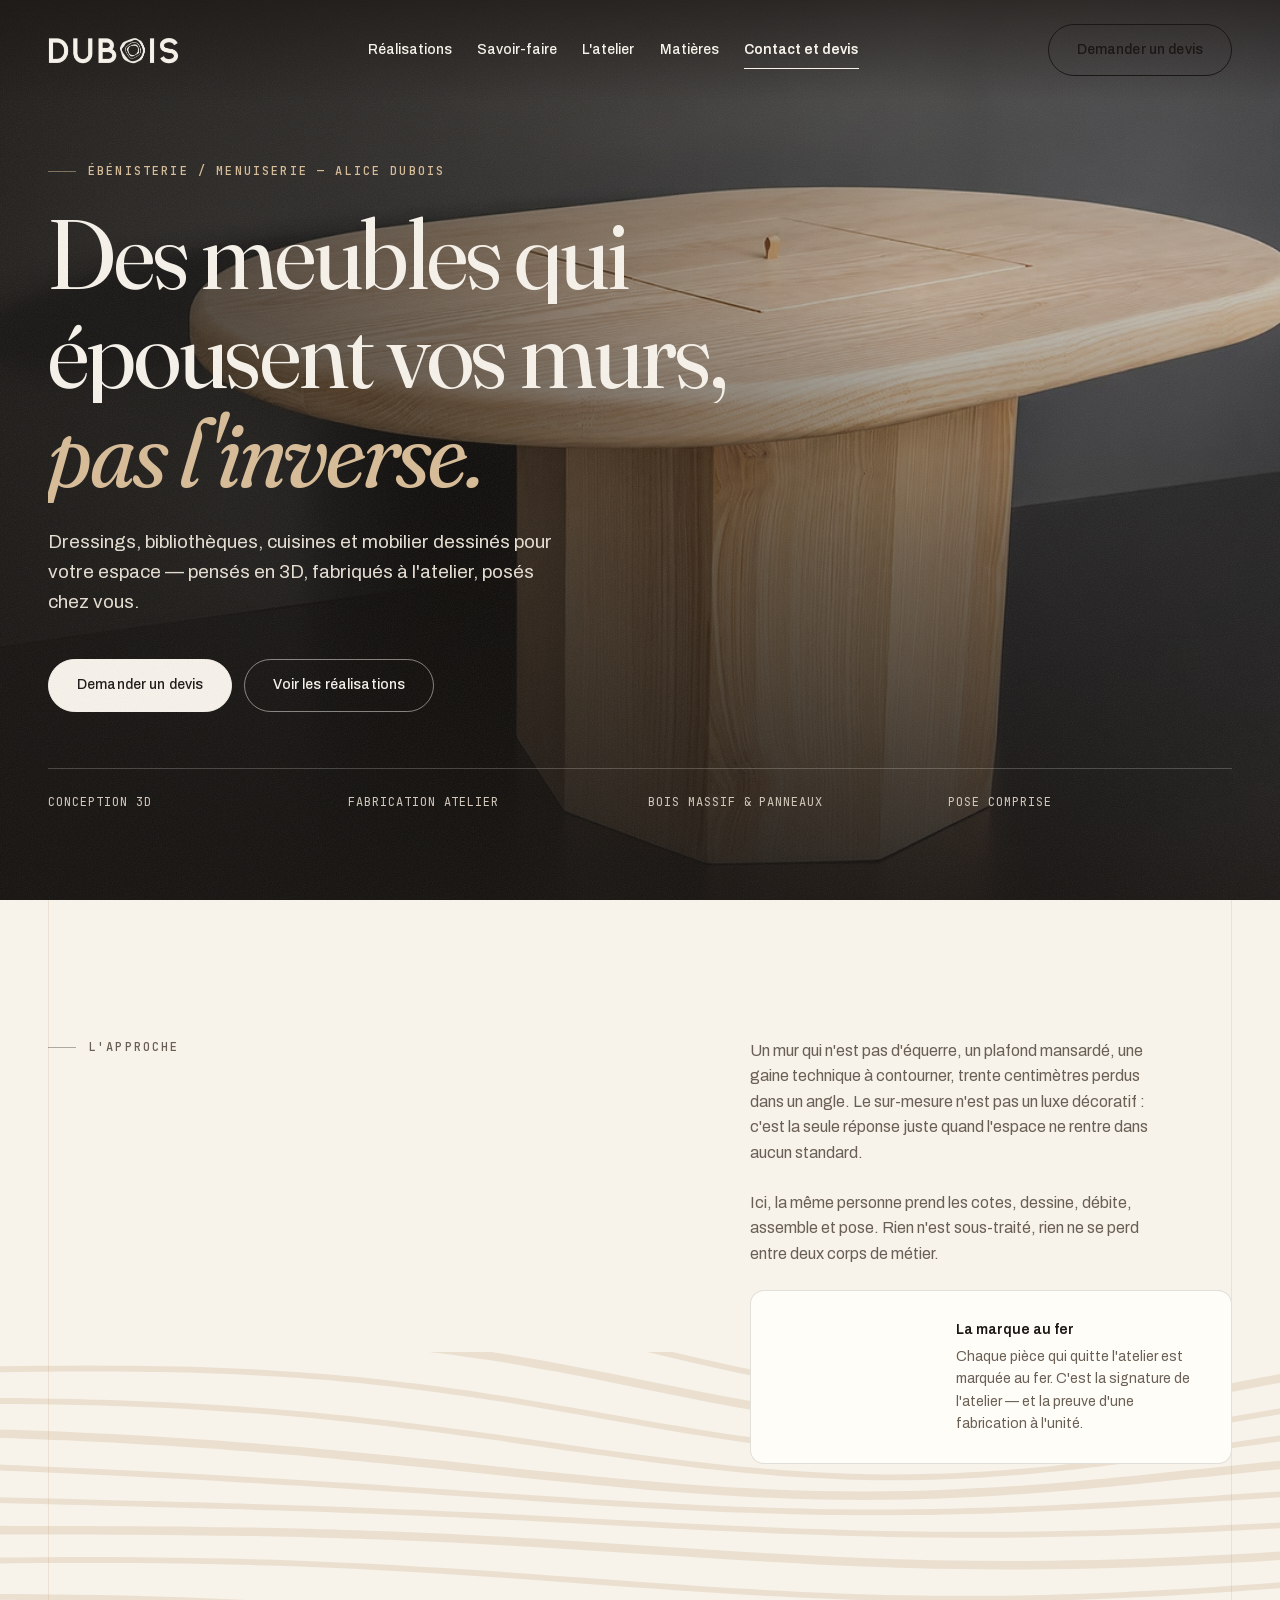
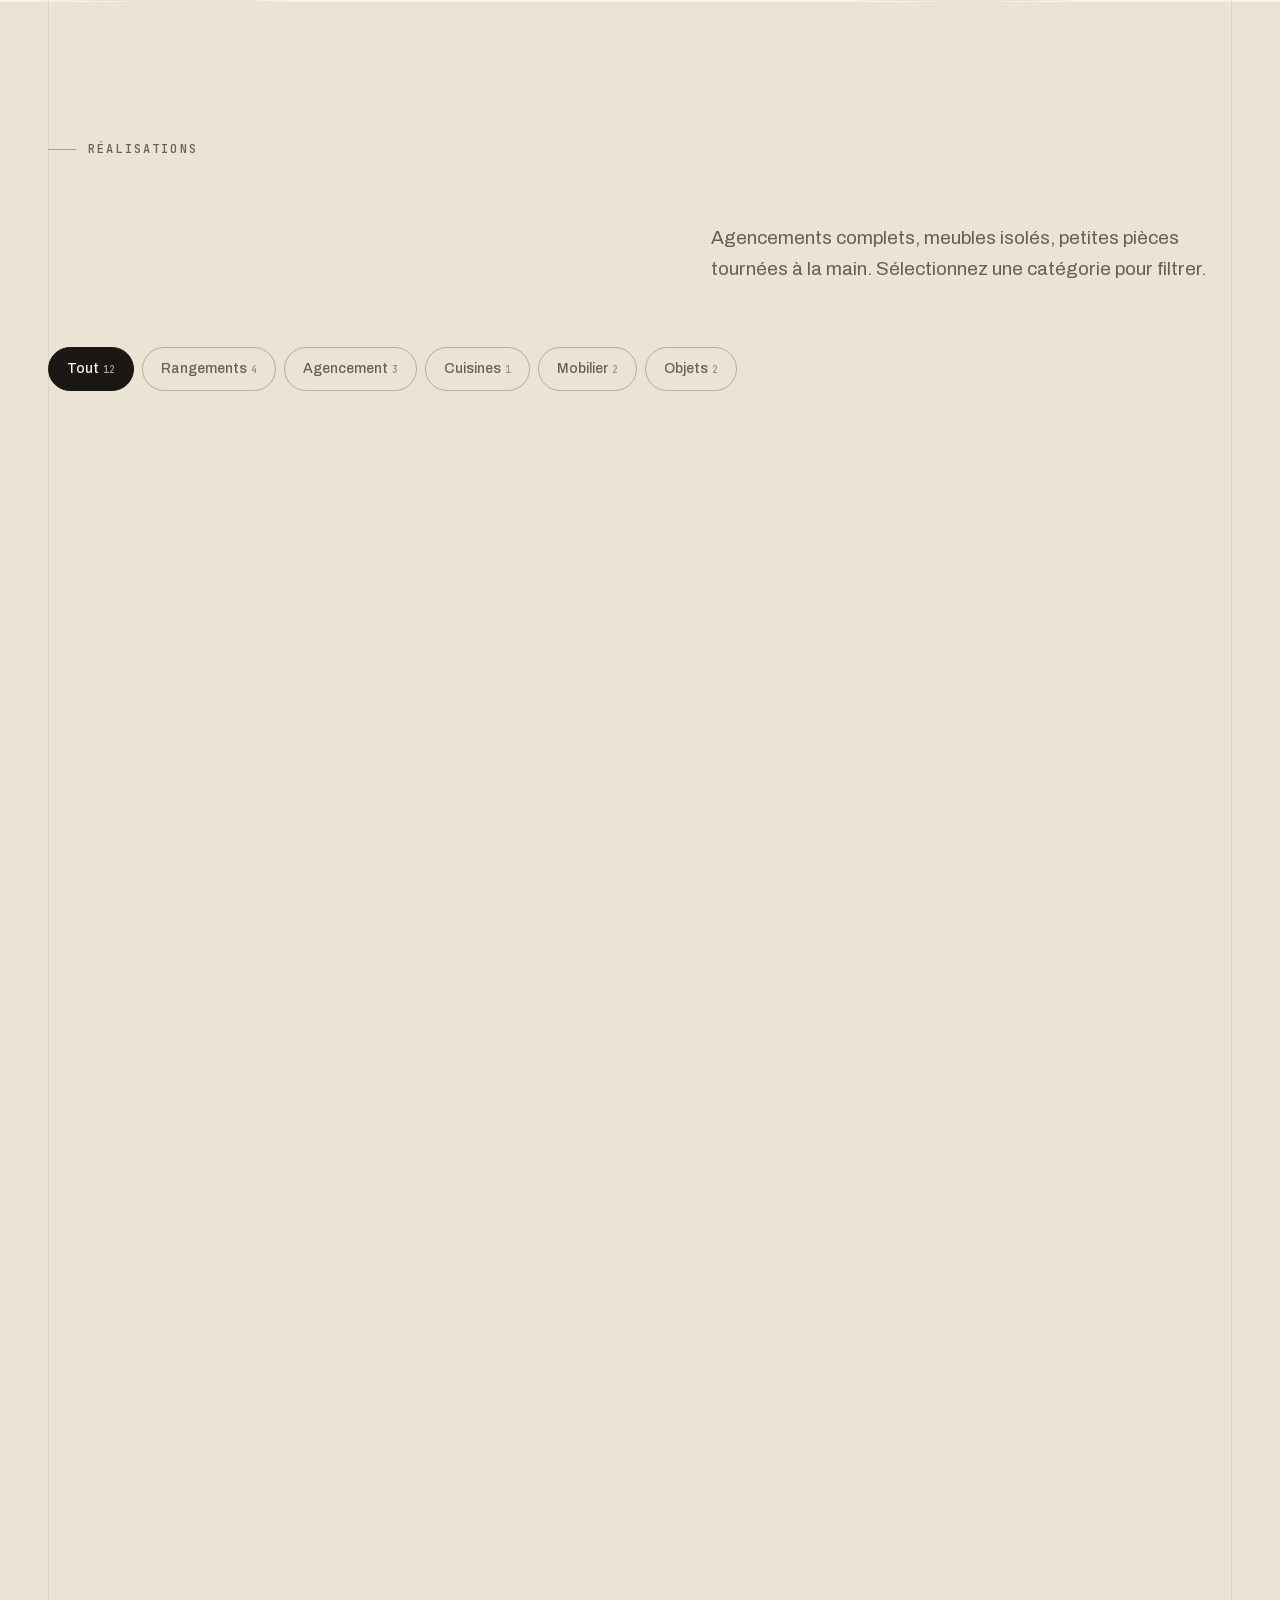
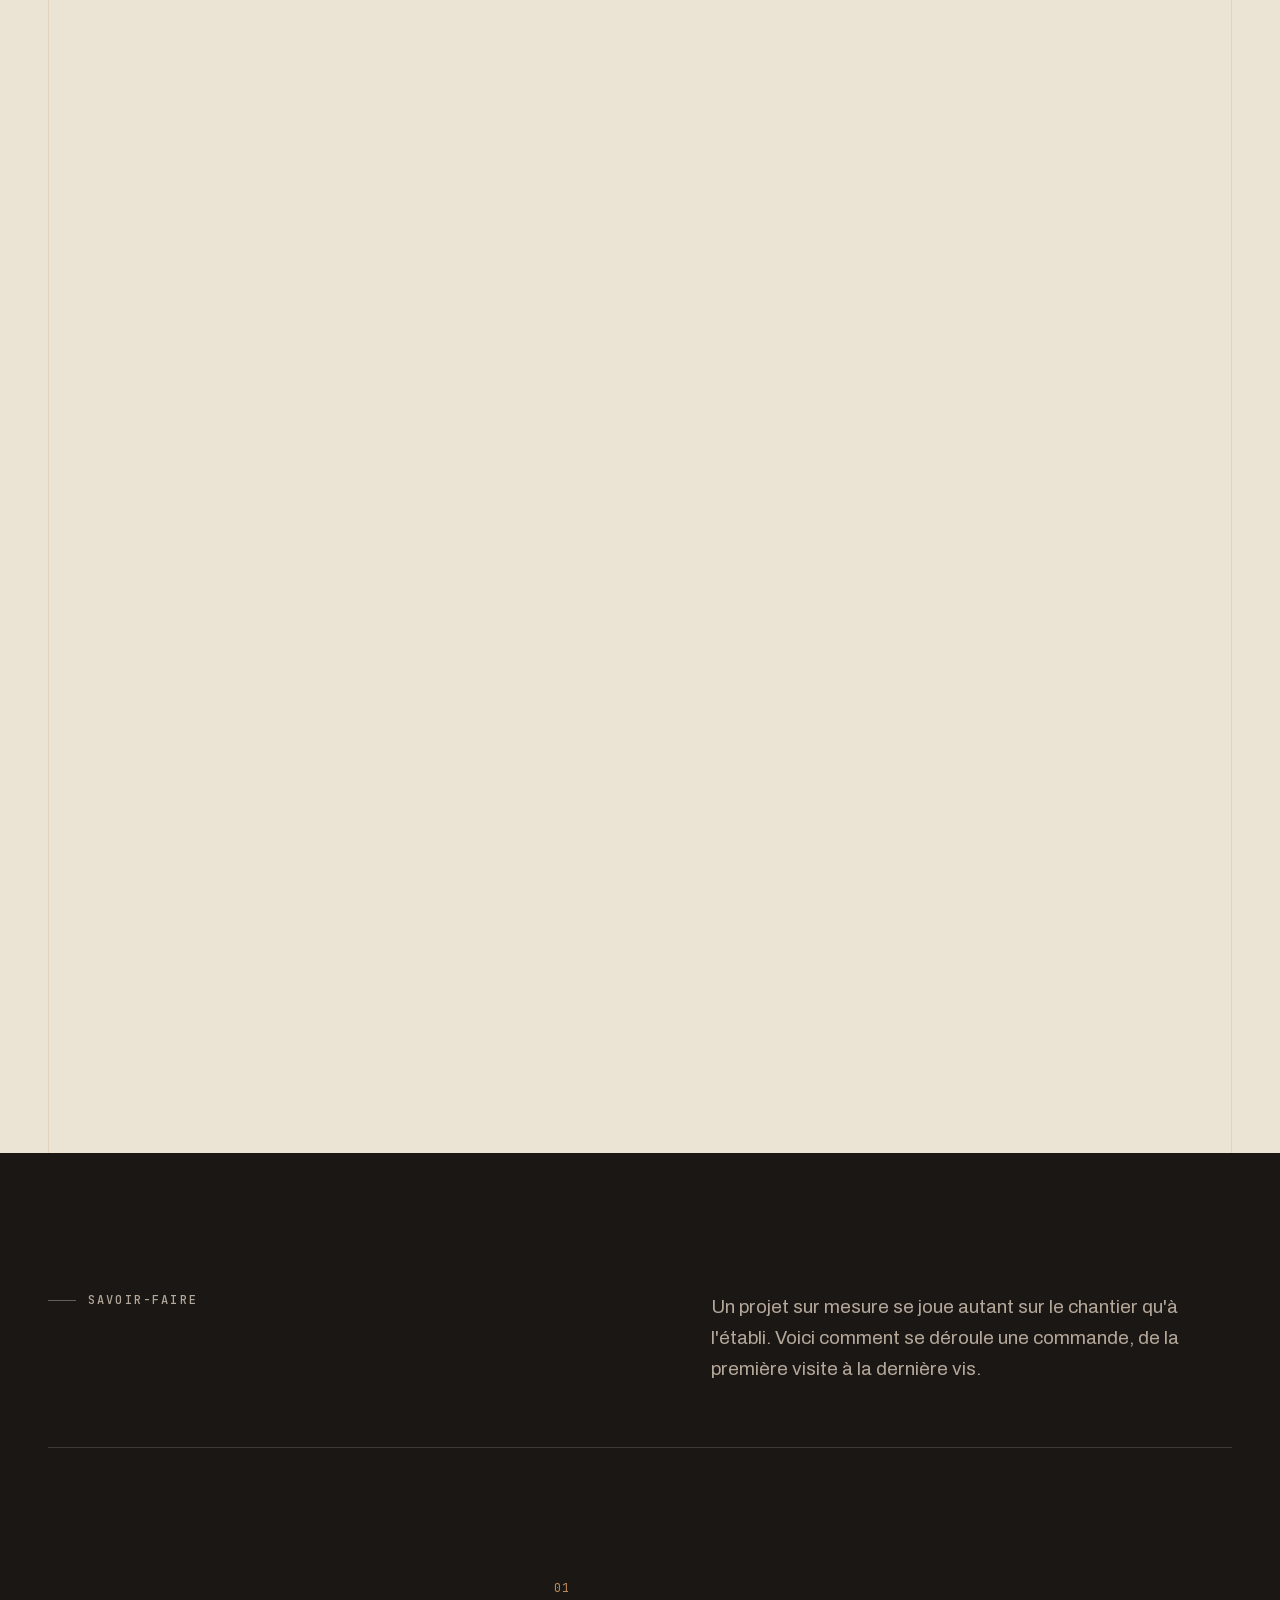
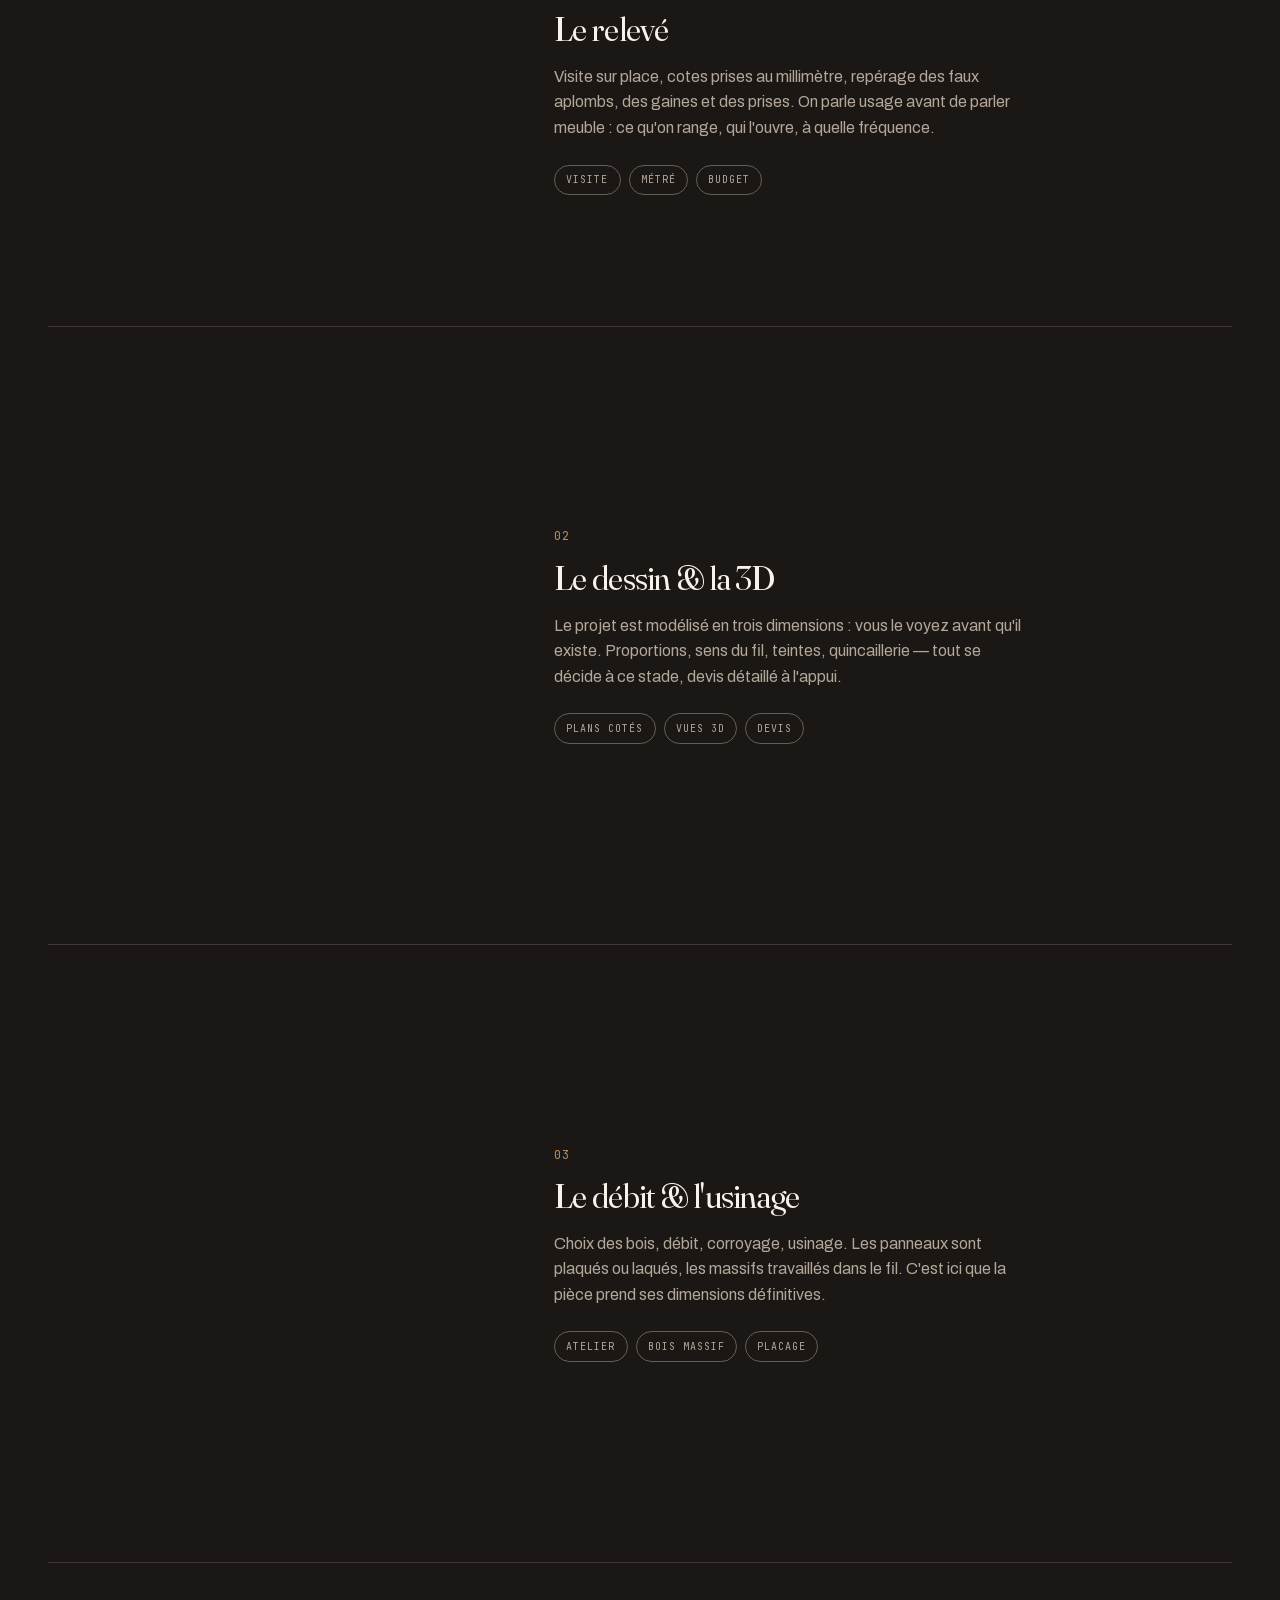
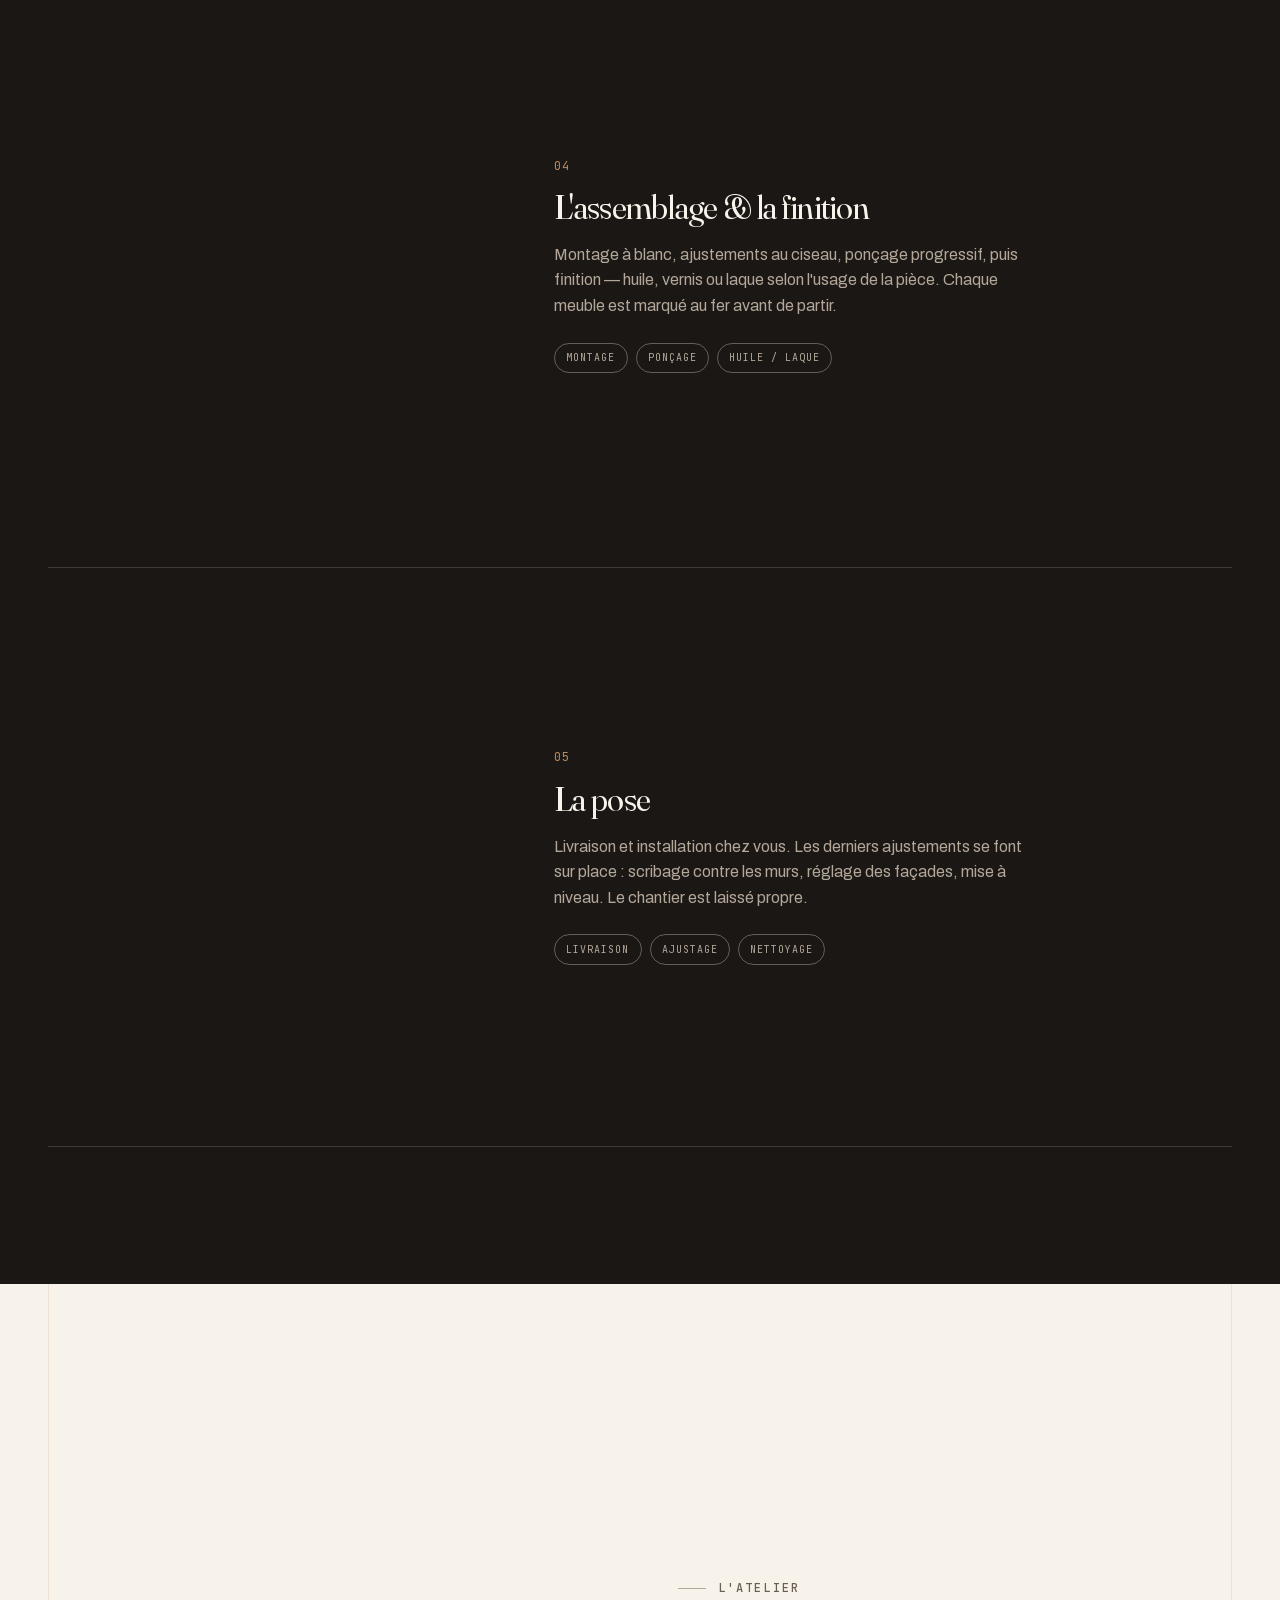
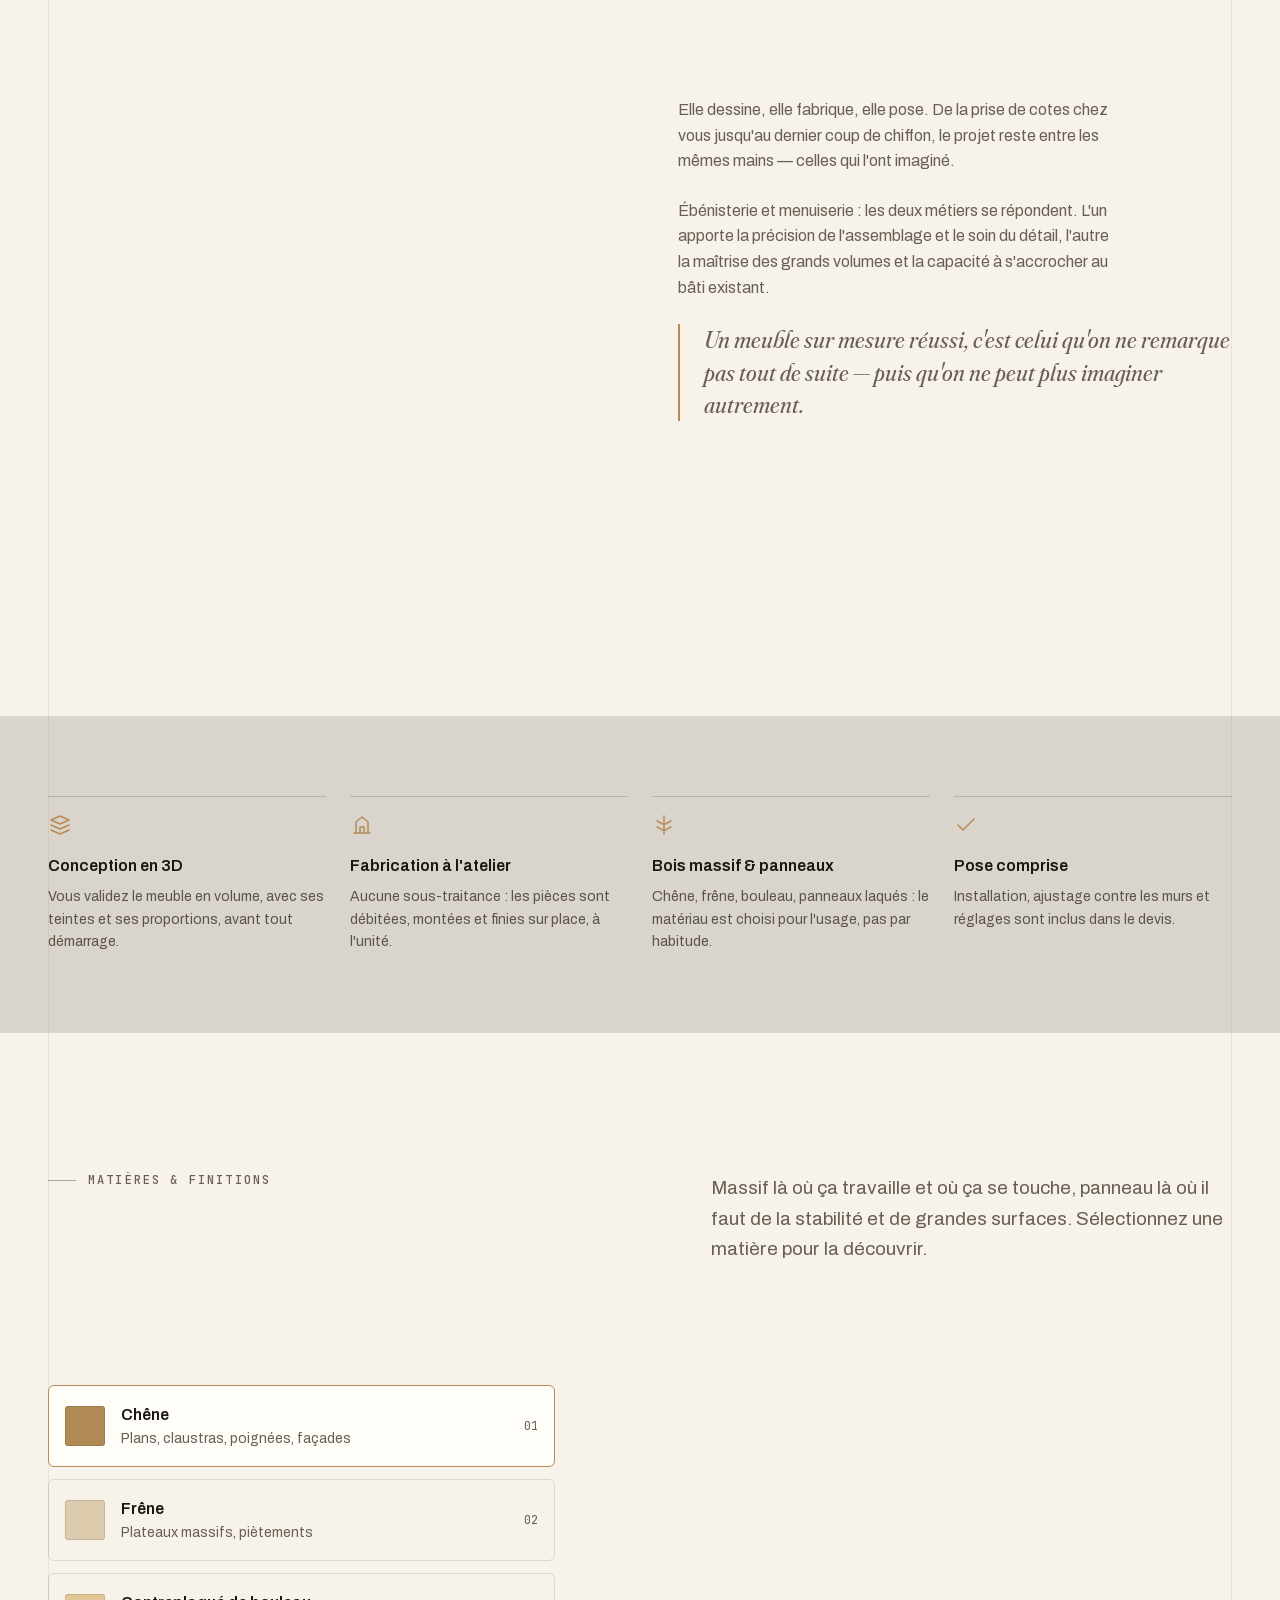
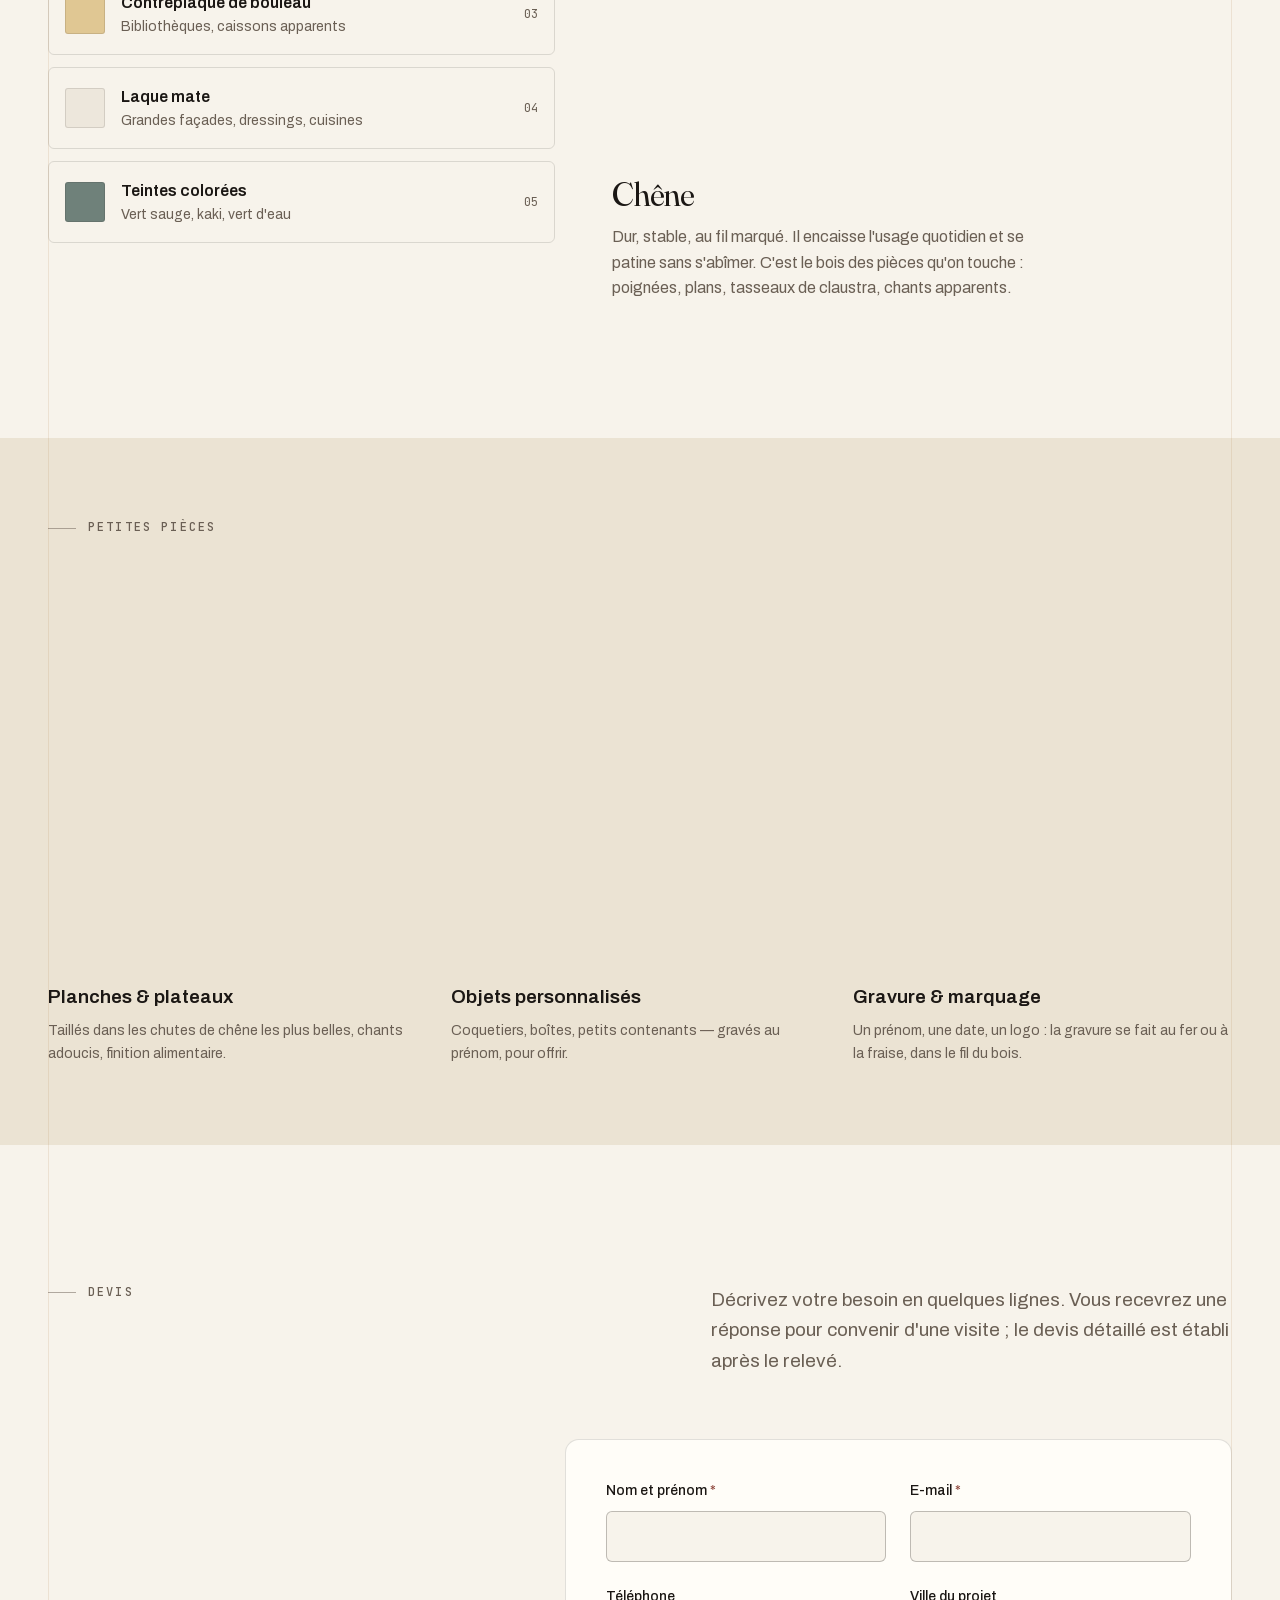
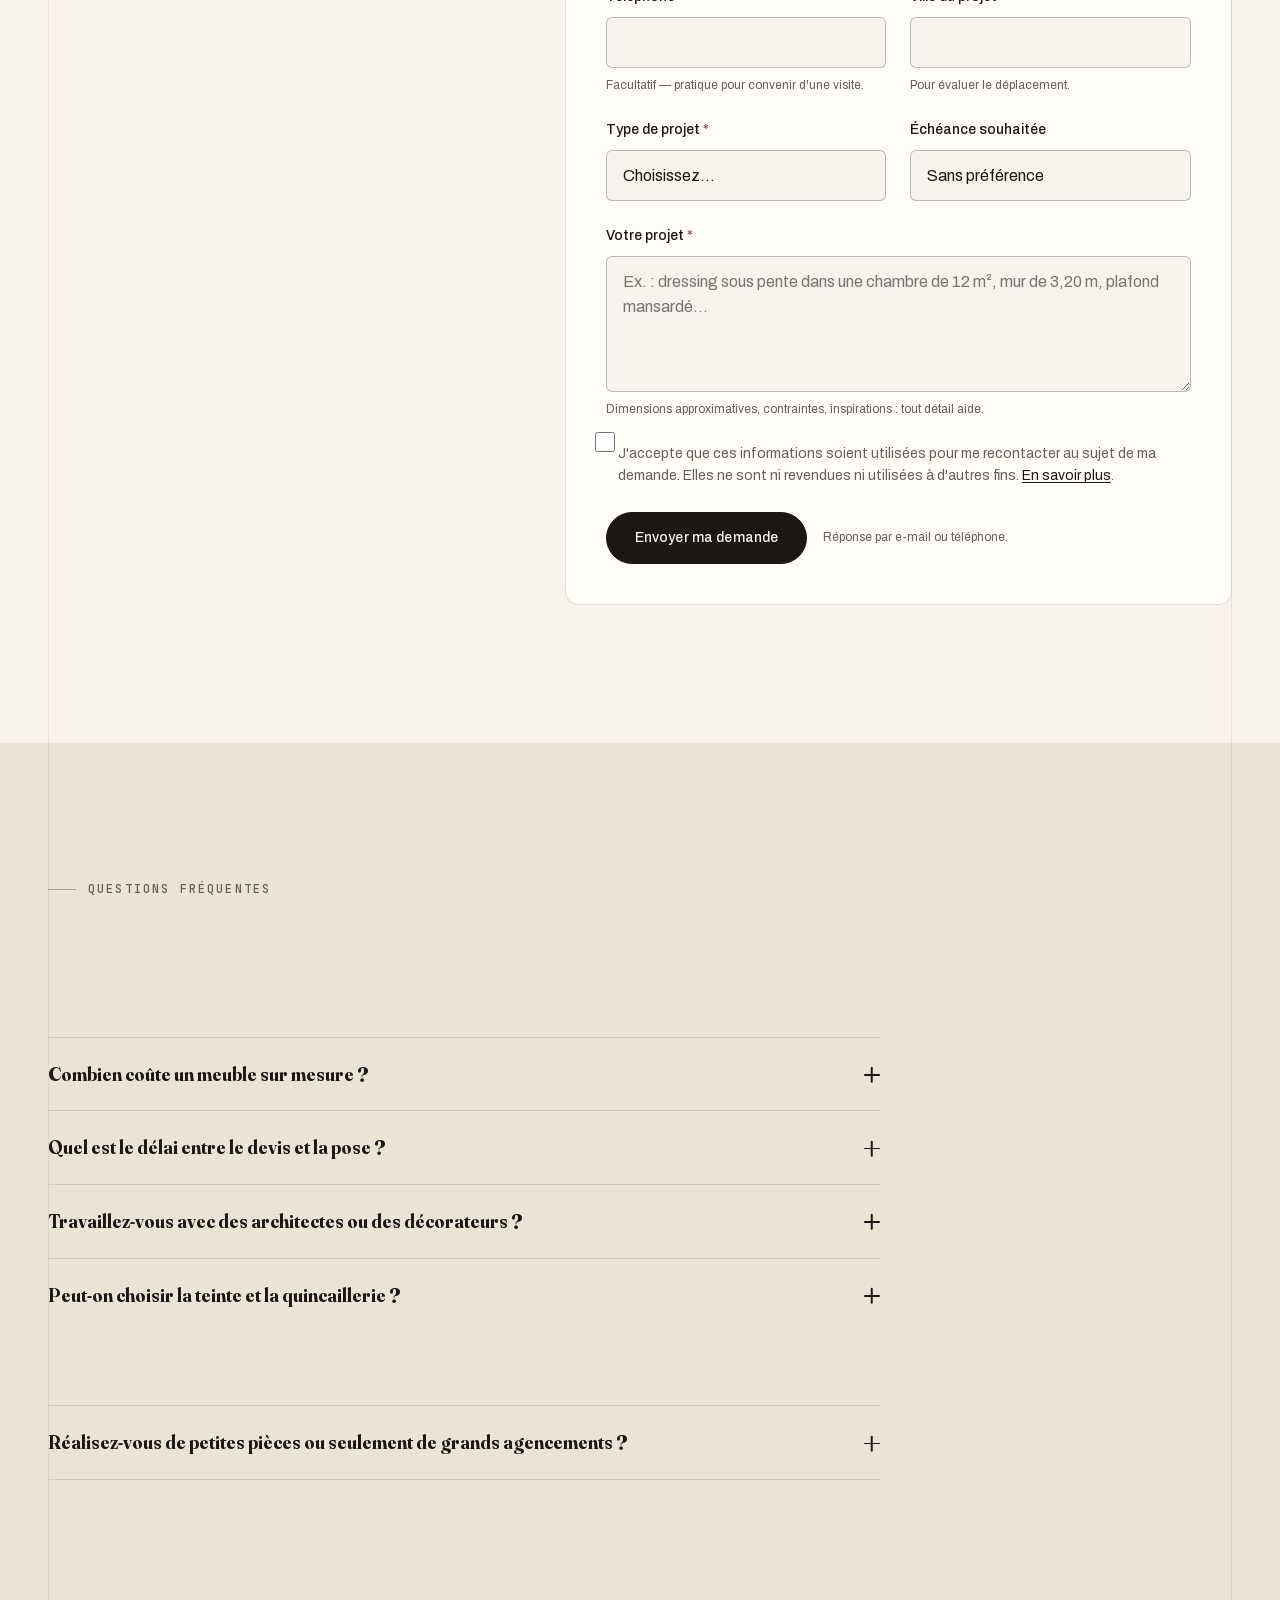
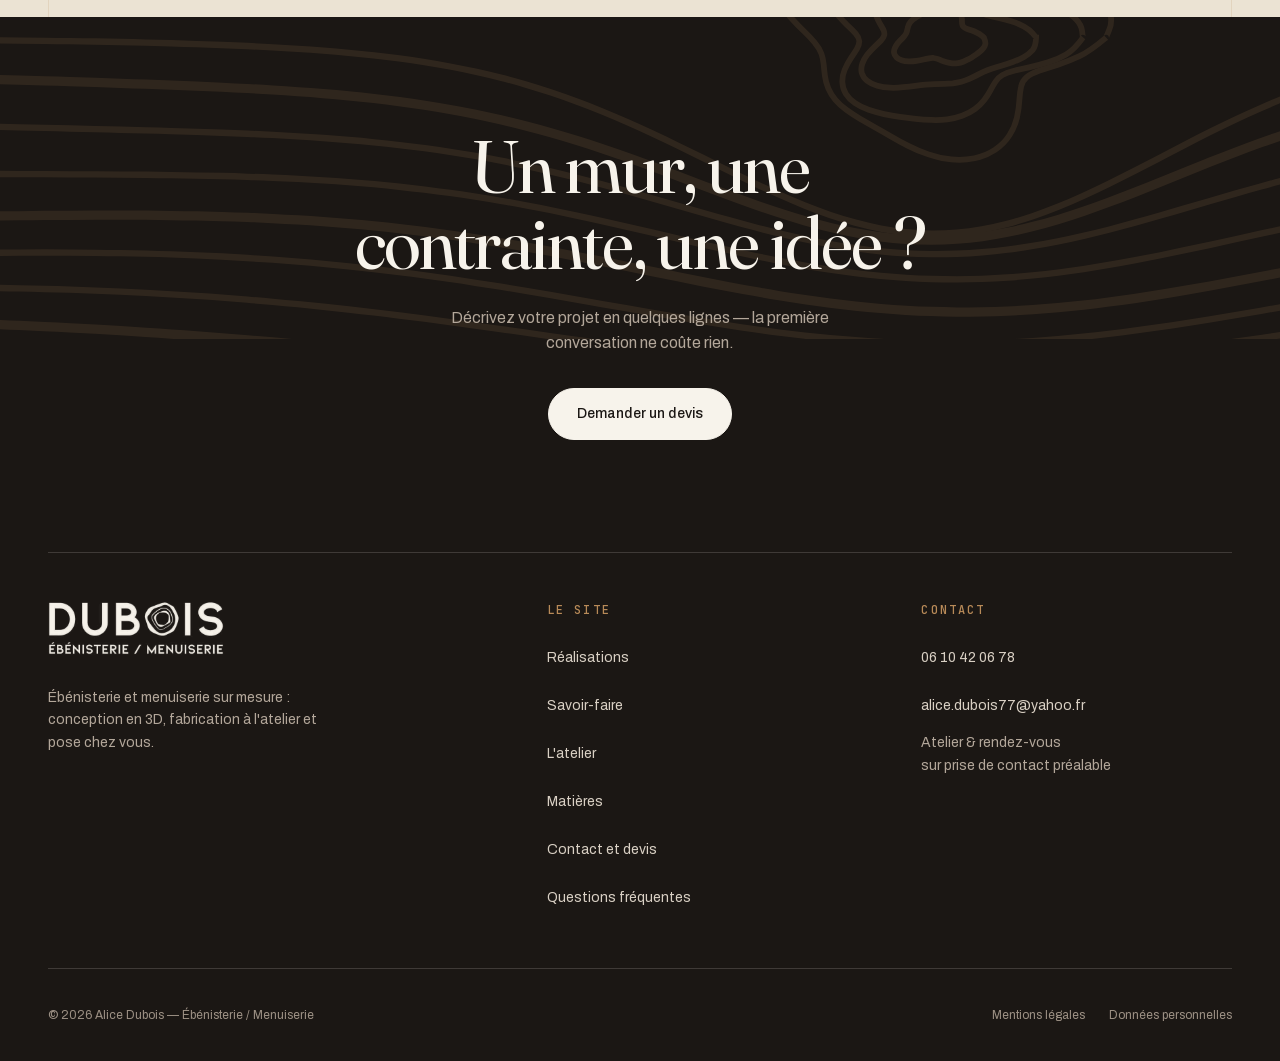
==== commit 6216e49b: "Passe le hero mobile sur la photo de la table La variante mobile (claustra) est supprimée : la table" ====
--- a/index.html
+++ b/index.html
@@ -27,7 +27,7 @@
 <link rel="preload" as="font" type="font/woff2" href="assets/fonts/archivo.woff2" crossorigin>
 <link rel="preload" as="font" type="font/woff2" href="assets/fonts/fraunces-italic.woff2" crossorigin>
 
-<link rel="preload" as="image" type="image/avif" href="images/table-frene-massif-1200.avif" media="(min-width: 48rem)">
+<link rel="preload" as="image" type="image/avif" href="images/table-frene-massif-1200.avif">
 <link rel="stylesheet" href="assets/styles.css">
 <script>document.documentElement.classList.replace('no-js','js');</script>
 
@@ -110,10 +110,6 @@
 <section class="hero" id="top">
   <div class="hero__bg">
     <picture>
-      <source media="(max-width: 47.99rem)" type="image/avif"
-              srcset="images/claustra-chene-escalier-640.avif 640w, images/claustra-chene-escalier-1200.avif 1200w" sizes="100vw">
-      <source media="(max-width: 47.99rem)" type="image/webp"
-              srcset="images/claustra-chene-escalier-640.webp 640w, images/claustra-chene-escalier-1200.webp 1200w" sizes="100vw">
       <source type="image/avif" srcset="images/table-frene-massif-640.avif 640w, images/table-frene-massif-1200.avif 1200w" sizes="100vw">
       <source type="image/webp" srcset="images/table-frene-massif-640.webp 640w, images/table-frene-massif-1200.webp 1200w" sizes="100vw">
       <img src="images/table-frene-massif.jpg" alt="Table ronde en frêne massif à piètement octogonal, réalisée à l'atelier Dubois." width="1205" height="773" fetchpriority="high" decoding="async">
--- a/assets/styles.css
+++ b/assets/styles.css
@@ -139,6 +139,7 @@
   -webkit-font-smoothing: antialiased;
   text-rendering: optimizeLegibility;
   overflow-x: hidden;
+  touch-action: manipulation;   /* supprime le délai de 300 ms au tap */
 }
 
 img, picture, svg, video { display: block; max-width: 100%; }
@@ -160,7 +161,13 @@
 /* --------------------------------------------------------------------------
    3. Utilitaires
    -------------------------------------------------------------------------- */
-.wrap { width: 100%; max-width: var(--maxw); margin-inline: auto; padding-inline: var(--gutter); }
+/* viewport-fit=cover fait passer le contenu sous l'encoche : en paysage sur
+   un téléphone encoché, les marges latérales doivent la contourner. */
+.wrap {
+  width: 100%; max-width: var(--maxw); margin-inline: auto;
+  padding-left: max(var(--gutter), env(safe-area-inset-left));
+  padding-right: max(var(--gutter), env(safe-area-inset-right));
+}
 .wrap--narrow { max-width: 64rem; }
 
 .sr-only {
@@ -348,6 +355,7 @@
 .logo {
   display: inline-flex; align-items: center;
   line-height: 0;
+  min-height: 44px;              /* le lien du logo reste facile à viser */
 }
 .logo__mark {
   width: var(--logo-w, 8.5rem);
@@ -368,7 +376,8 @@
 .header {
   position: fixed; inset: 0 0 auto 0;
   z-index: var(--z-header);
-  padding-block: var(--sp-5);
+  padding-top: max(var(--sp-5), env(safe-area-inset-top));
+  padding-bottom: var(--sp-5);
   color: var(--paper);
   transition: background-color var(--dur) var(--ease),
               padding var(--dur) var(--ease),
@@ -383,11 +392,12 @@
   pointer-events: none;
 }
 .header.is-stuck {
+  padding-top: max(var(--sp-3), env(safe-area-inset-top));
+  padding-bottom: var(--sp-3);
   background: rgba(247, 243, 235, .92);
   -webkit-backdrop-filter: saturate(180%) blur(14px);
           backdrop-filter: saturate(180%) blur(14px);
   color: var(--ink);
-  padding-block: var(--sp-3);
   box-shadow: 0 1px 0 var(--line);
 }
 .header.is-stuck::before { opacity: 0; }
@@ -527,7 +537,26 @@
   isolation: isolate;
 }
 .hero__bg { position: absolute; inset: 0; z-index: -2; background: var(--ink); }
+/* <picture> forme une boîte : sans hauteur explicite, le height:100% de
+   l'image se calculait sur elle et non sur le hero, laissant le bas nu. */
+.hero__bg picture { display: block; width: 100%; height: 100%; }
 .hero__bg img { width: 100%; height: 100%; object-fit: cover; object-position: 60% 50%; }
+/* En portrait, une photo en paysage recadrée plein écran ne montre qu'une
+   bande verticale : la table n'était plus reconnaissable. Elle occupe donc
+   le haut du hero, à un cadrage qui laisse voir le plateau et le piètement,
+   puis se fond dans le fond sombre où se pose le texte. */
+@media (max-width: 47.99rem) {
+  .hero { background: var(--ink); }
+  .hero__bg { inset: 0 0 auto 0; height: 46%; }
+  .hero__bg img { object-position: 50% 56%; }
+  .hero__scrim {
+    background: linear-gradient(to bottom,
+      rgba(20,17,14,.55) 0%,
+      rgba(20,17,14,.10) 22%,
+      rgba(20,17,14,.45) 36%,
+      var(--ink) 46%);
+  }
+}
 .hero__scrim {
   position: absolute; inset: 0; z-index: -1;
   background:
@@ -569,6 +598,22 @@
 }
 .hero .btn--ghost { --btn-fg: var(--paper); --btn-bd: rgba(247,243,235,.5); }
 .hero .btn--ghost:hover { --btn-bg: var(--paper); --btn-fg: var(--ink); --btn-bd: var(--paper); }
+
+/* Téléphone en paysage : 390 px de haut, dont un quart pris par l'en-tête.
+   On resserre le hero pour que le bouton reste visible sans défiler, et on
+   masque le bandeau de repères, qui n'est qu'un complément. */
+@media (orientation: landscape) and (max-height: 32rem) {
+  .header { padding-top: max(var(--sp-3), env(safe-area-inset-top)); padding-bottom: var(--sp-3); }
+  .hero__inner {
+    padding-bottom: max(var(--sp-5), env(safe-area-inset-bottom));
+    padding-top: 5rem;
+  }
+  .hero__label { margin-bottom: var(--sp-3); }
+  .hero__title { font-size: min(var(--t-3xl), 9.5vw); margin-bottom: var(--sp-3); }
+  .hero__text { font-size: var(--t-sm); max-width: 52ch; }
+  .hero__actions { margin-top: var(--sp-4); }
+  .hero__meta { display: none; }
+}
 
 /* Bandeau de repères sous le hero */
 .hero__meta {
@@ -697,6 +742,24 @@
   display: flex; flex-wrap: wrap; gap: var(--sp-2);
   margin-bottom: clamp(2rem, 1.4rem + 2vw, 3rem);
 }
+/* Sur petit écran les six filtres occupaient trois lignes, soit 149 px de
+   hauteur avant la première photo. Ils défilent maintenant sur une seule
+   ligne, en débordant volontairement jusqu'aux bords pour signaler le geste. */
+@media (max-width: 47.99rem) {
+  .filters {
+    flex-wrap: nowrap;
+    overflow-x: auto;
+    scrollbar-width: none;
+    -webkit-overflow-scrolling: touch;
+    scroll-snap-type: x proximity;
+    margin-left: calc(var(--gutter) * -1);
+    margin-right: calc(var(--gutter) * -1);
+    padding-inline: var(--gutter);
+    padding-bottom: 2px;
+  }
+  .filters::-webkit-scrollbar { display: none; }
+  .filter { flex: none; scroll-snap-align: start; }
+}
 .filter {
   min-height: 2.75rem;
   padding: 0.625rem 1.125rem;
@@ -766,6 +829,14 @@
 }
 .work__media img { transition: transform .8s var(--ease-out), opacity .7s var(--ease-out); }
 .work__btn:hover .work__media img.is-loaded { transform: scale(1.04); }
+
+/* Sans survol possible, le doigt doit obtenir une réponse immédiate :
+   le filet et le zoom apparaissent à l'appui. */
+@media (hover: none) {
+  .work__btn:active .work__media { outline-color: var(--accent); outline-offset: 0.5rem; }
+  .work__btn:active .work__media img.is-loaded { transform: scale(1.03); }
+  .work__btn:active .work__media { transition-duration: .12s; }
+}
 
 .work__cat {
   font-family: var(--font-mono); font-size: var(--t-xs);
@@ -1028,6 +1099,7 @@
 .devis__tel, .devis__mail {
   display: inline-flex; align-items: center; gap: var(--sp-3);
   width: fit-content;
+  min-height: 44px;              /* zone tactile confortable */
   transition: color var(--dur) var(--ease);
 }
 .devis__tel svg, .devis__mail svg { width: 1.125rem; height: 1.125rem; color: var(--camel); flex: none; }
@@ -1101,6 +1173,10 @@
 .check input {
   width: 1.25rem; height: 1.25rem; margin-top: .15rem;
   accent-color: var(--terracotta); flex: none; cursor: pointer;
+  /* le carré reste discret, la zone de tap fait 44 px */
+  outline-offset: 2px;
+  padding: 11px; margin-inline: -11px; margin-block: -11px calc(.15rem - 11px);
+  background-clip: content-box;
 }
 .check label { font-size: var(--t-sm); color: var(--fg-muted); cursor: pointer; }
 .check a { color: var(--fg); text-decoration: underline; text-underline-offset: 2px; }
@@ -1194,8 +1270,12 @@
 .footer__brand p { color: #B3A79A; font-size: var(--t-sm); max-width: 34ch; margin-top: var(--sp-5); }
 .footer__cols h3 { font-size: var(--t-xs); font-family: var(--font-mono);
   letter-spacing: .18em; text-transform: uppercase; color: var(--camel); margin-bottom: var(--sp-4); font-weight: 500; }
-.footer__list { display: grid; gap: var(--sp-3); font-size: var(--t-sm); }
-.footer__list a { color: #D9D0C4; transition: color var(--dur) var(--ease); }
+.footer__list { display: grid; gap: var(--sp-1); font-size: var(--t-sm); }
+/* liens de navigation isolés : zone tactile portée à 44 px de haut */
+.footer__list a {
+  color: #D9D0C4; transition: color var(--dur) var(--ease);
+  display: inline-flex; align-items: center; min-height: 44px;
+}
 .footer__list a:hover { color: var(--camel-light); }
 .footer__list address { font-style: normal; color: #B3A79A; }
 
@@ -1209,6 +1289,7 @@
 }
 .footer__bottom a:hover { color: var(--camel-light); }
 .footer__legal { display: flex; flex-wrap: wrap; gap: var(--sp-5); }
+.footer__legal a { display: inline-flex; align-items: center; min-height: 44px; }
 
 /* --------------------------------------------------------------------------
    20. Mouvement réduit
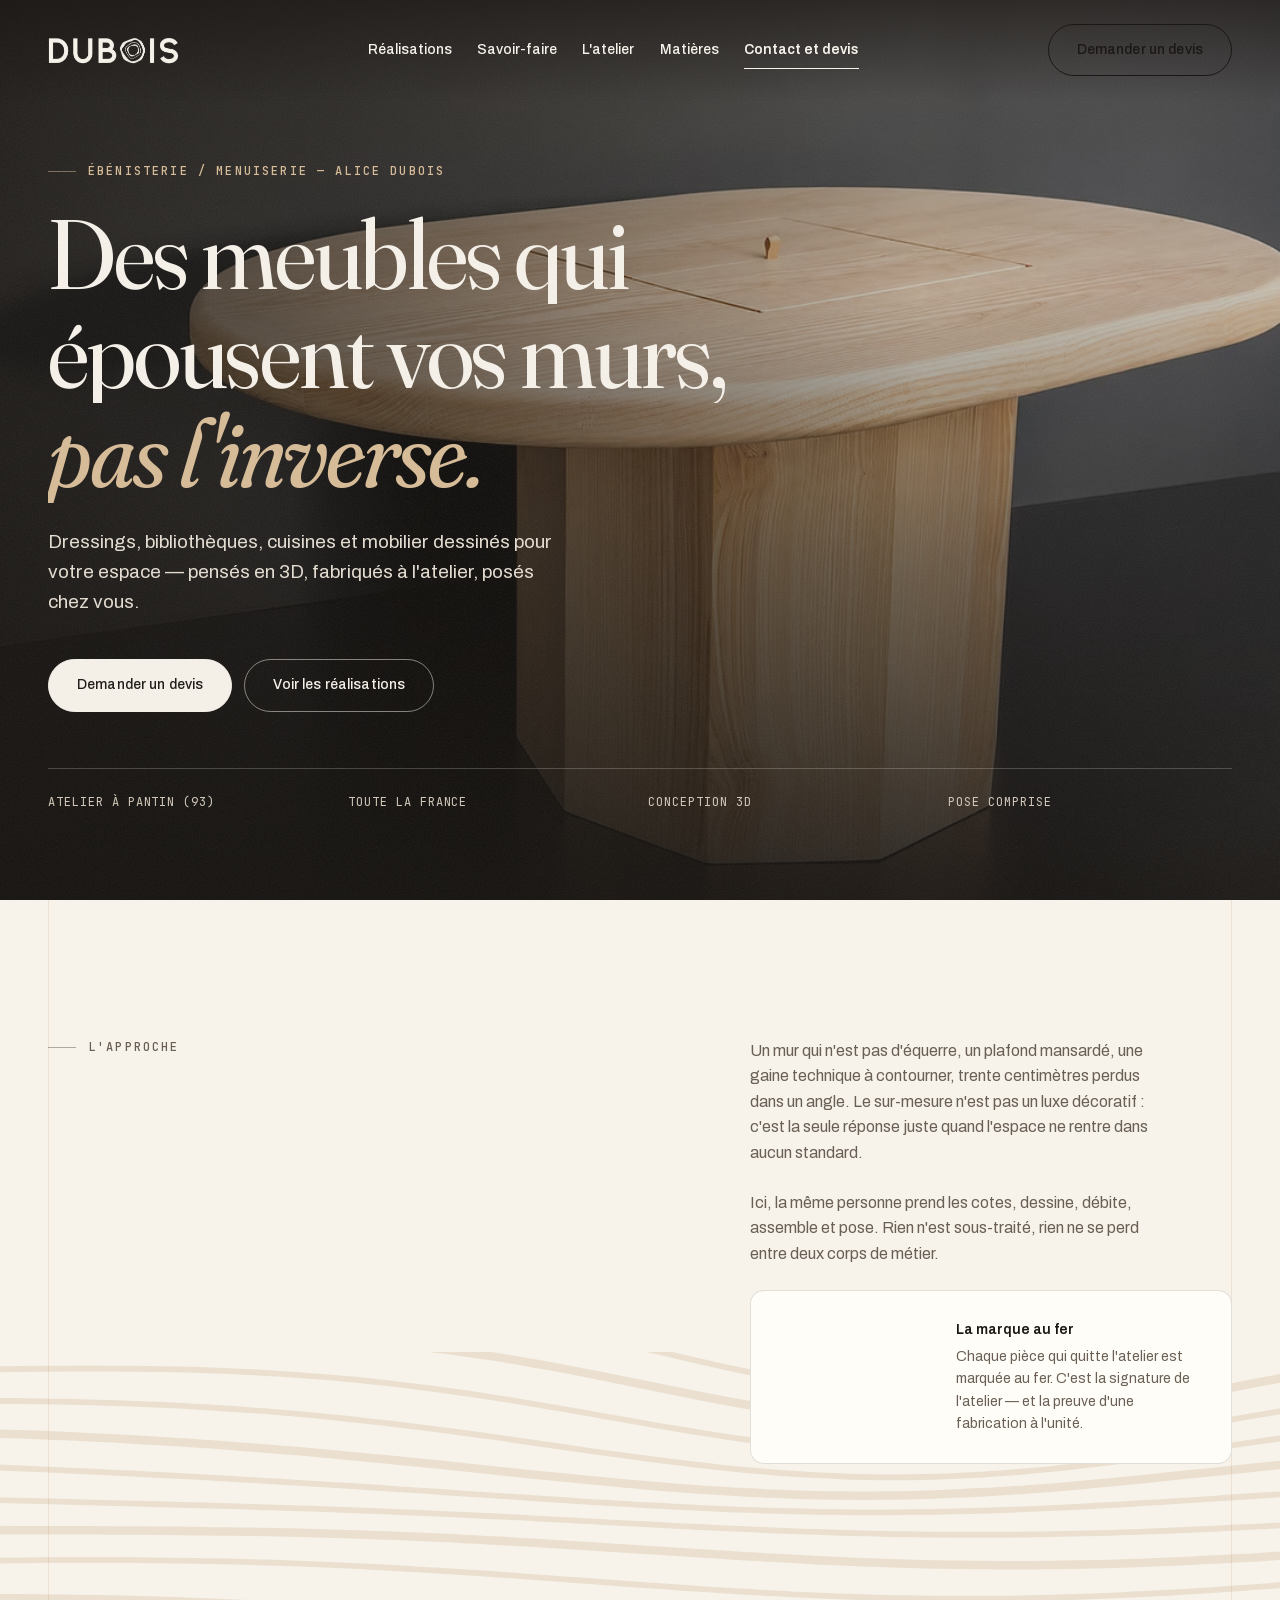
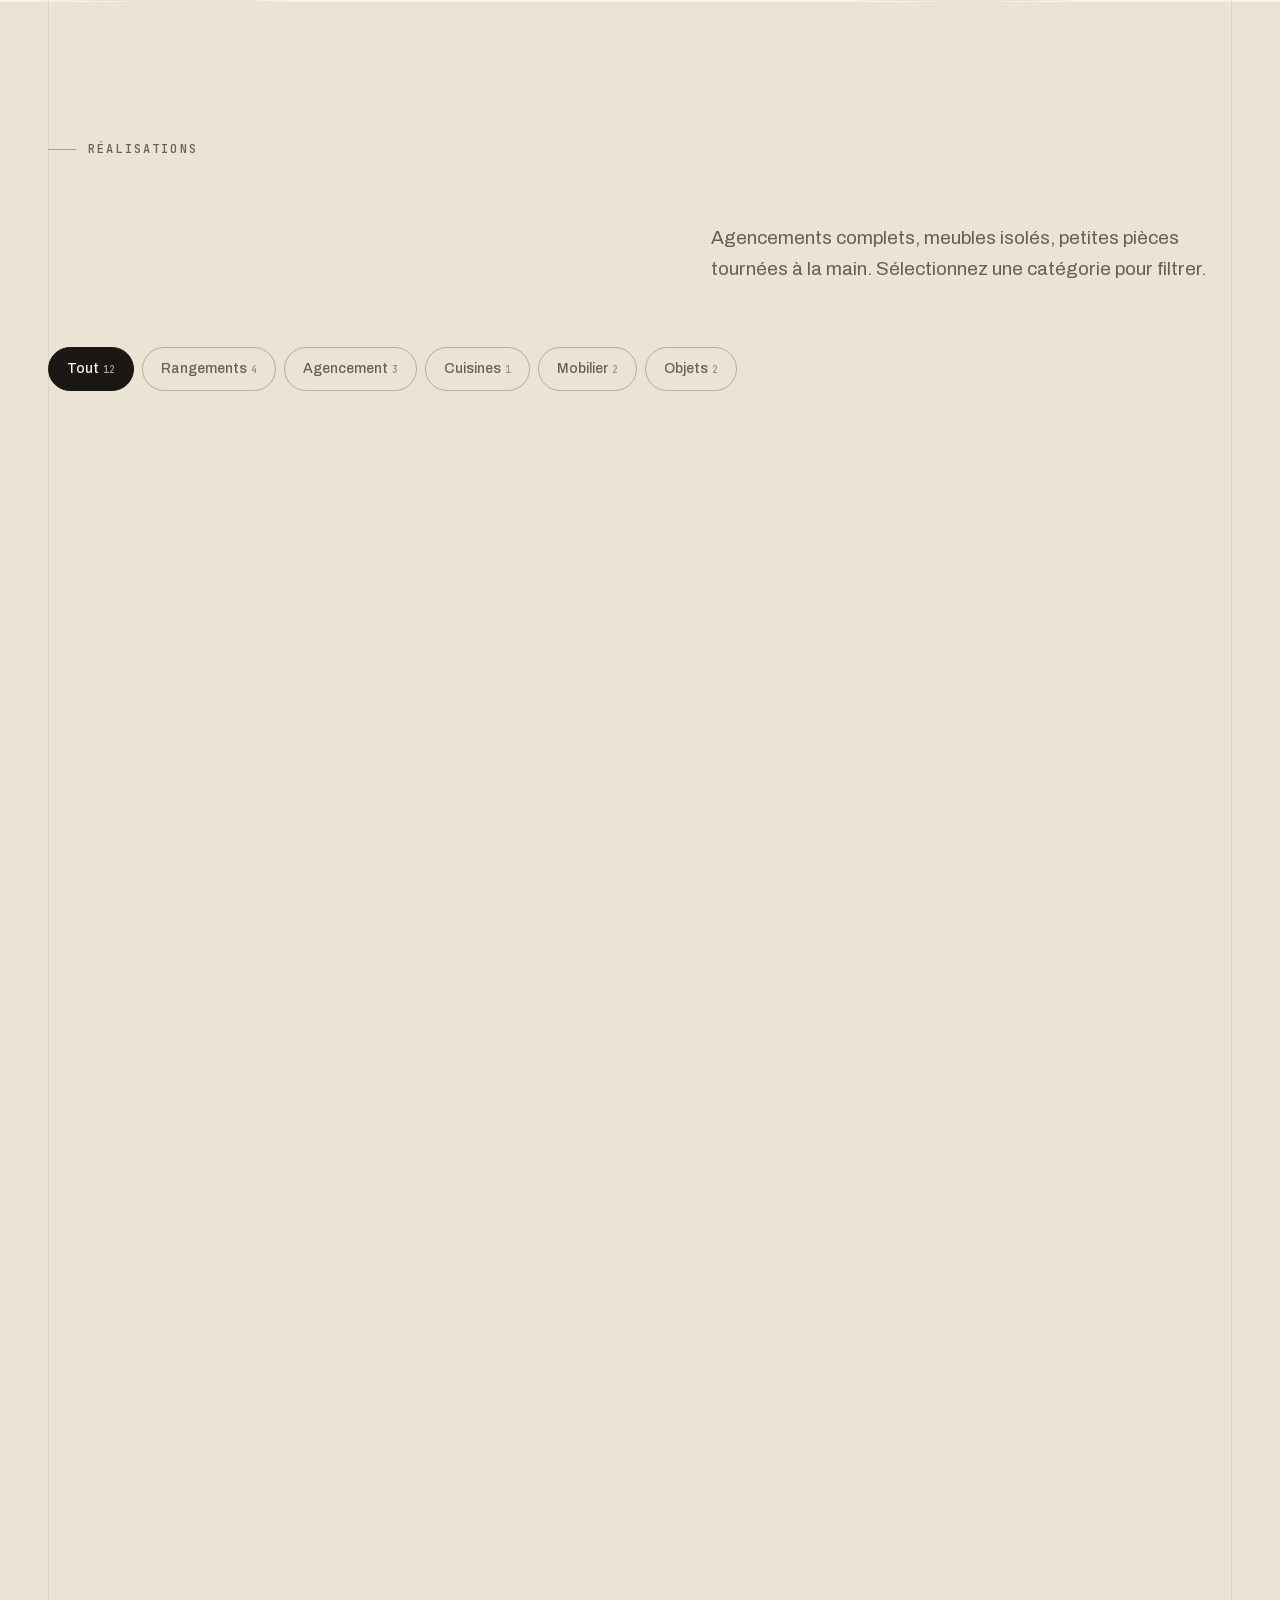
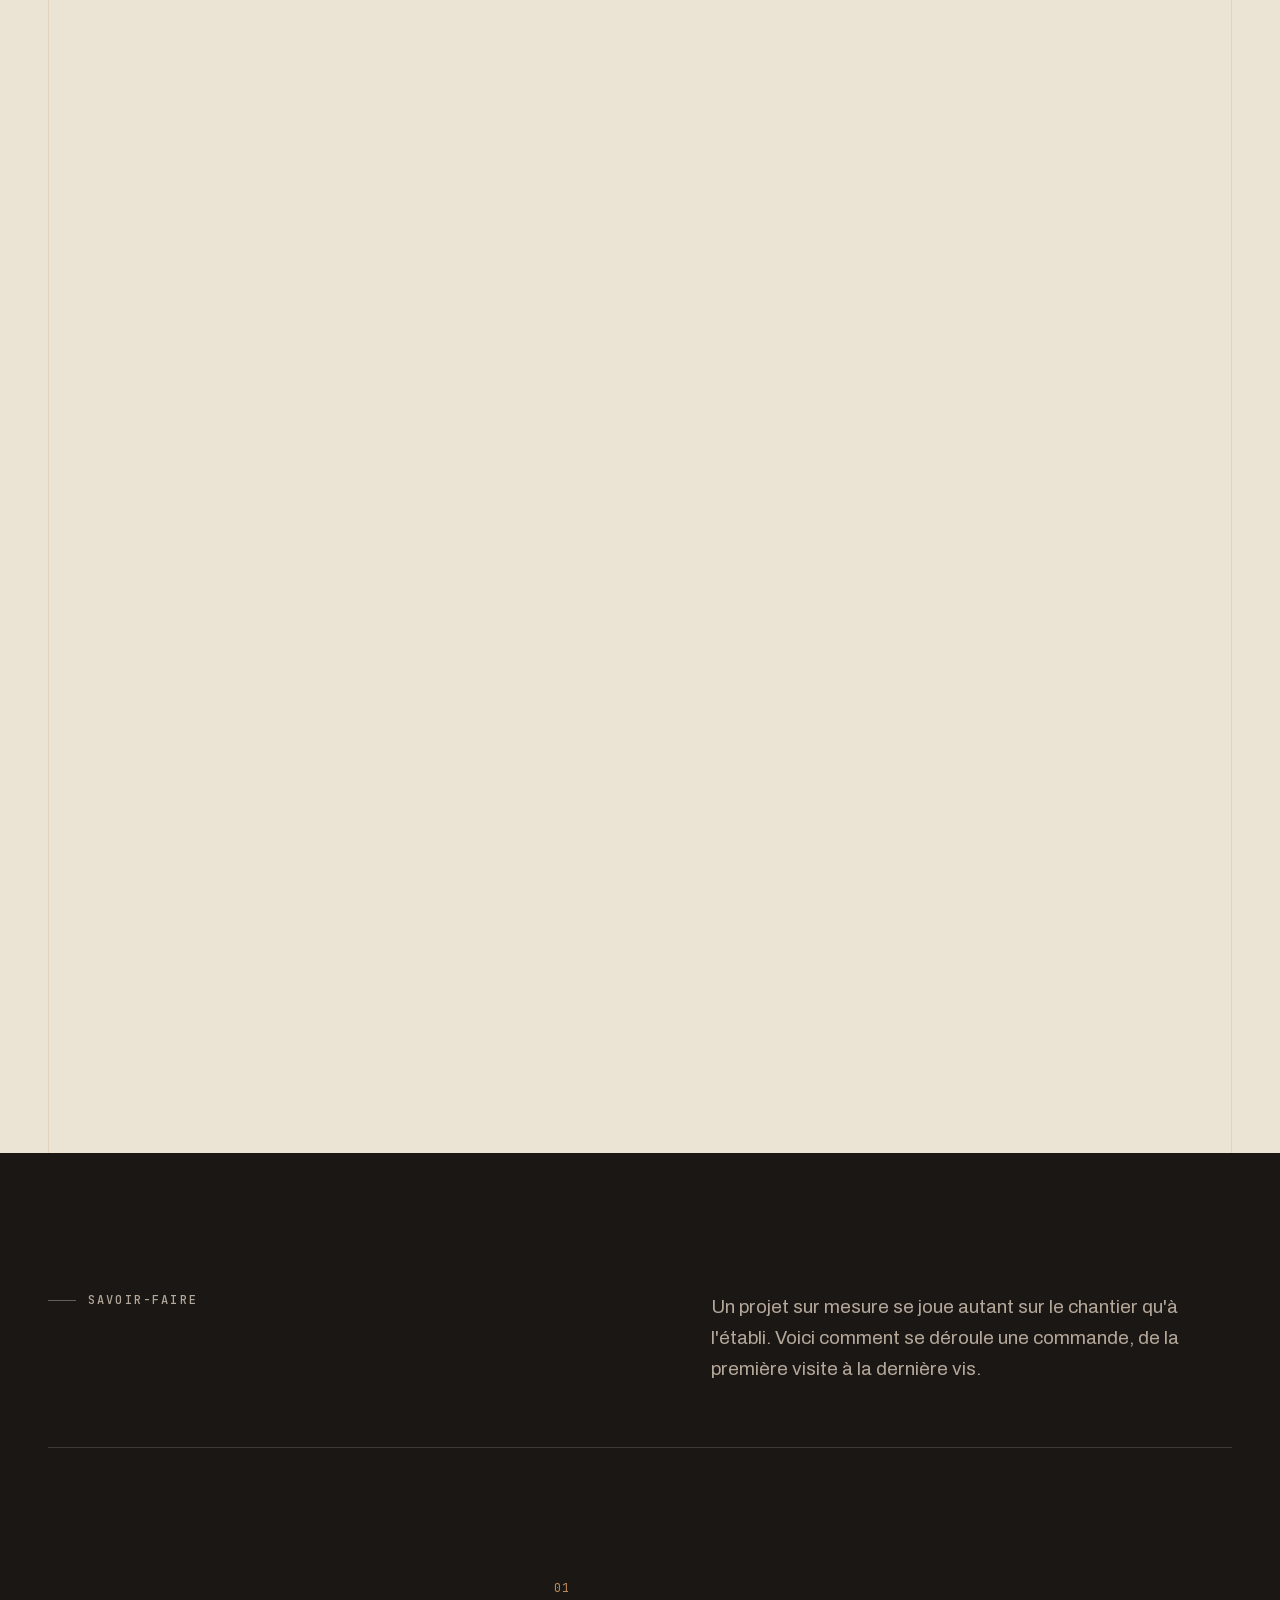
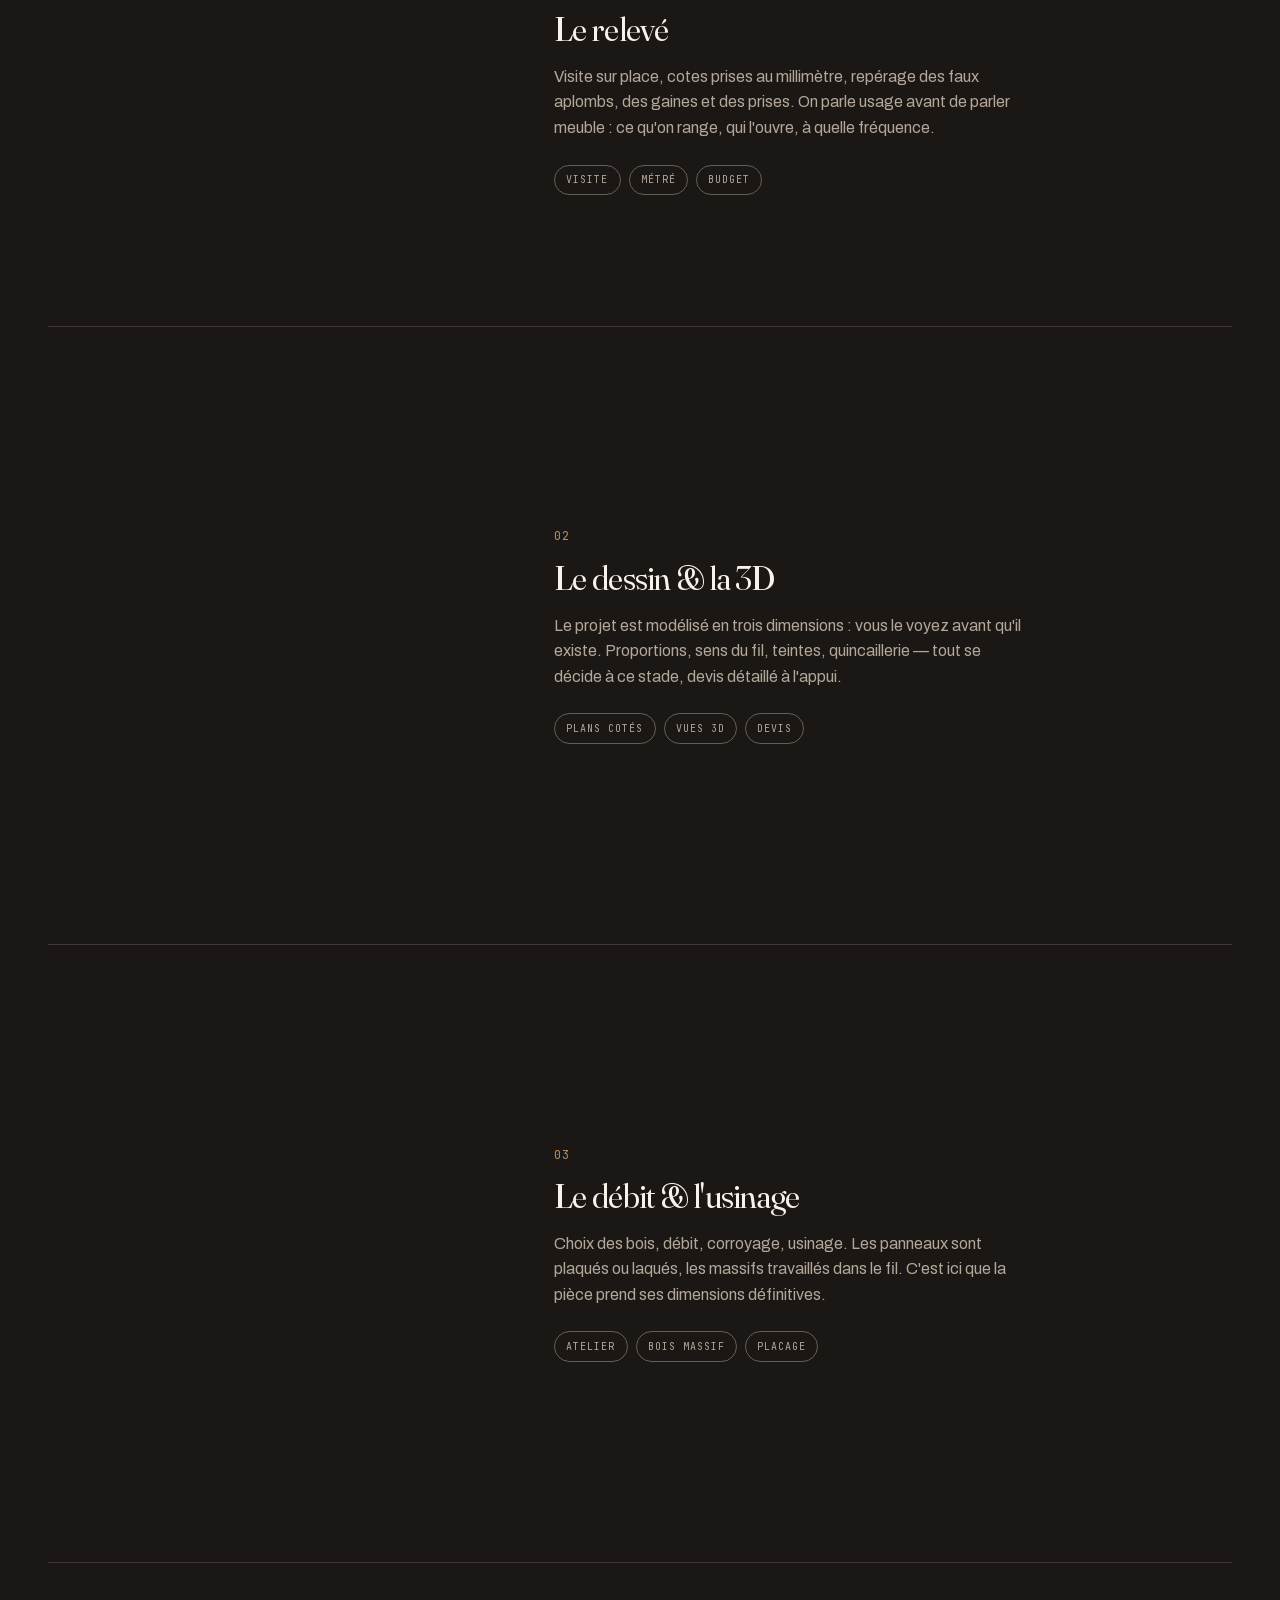
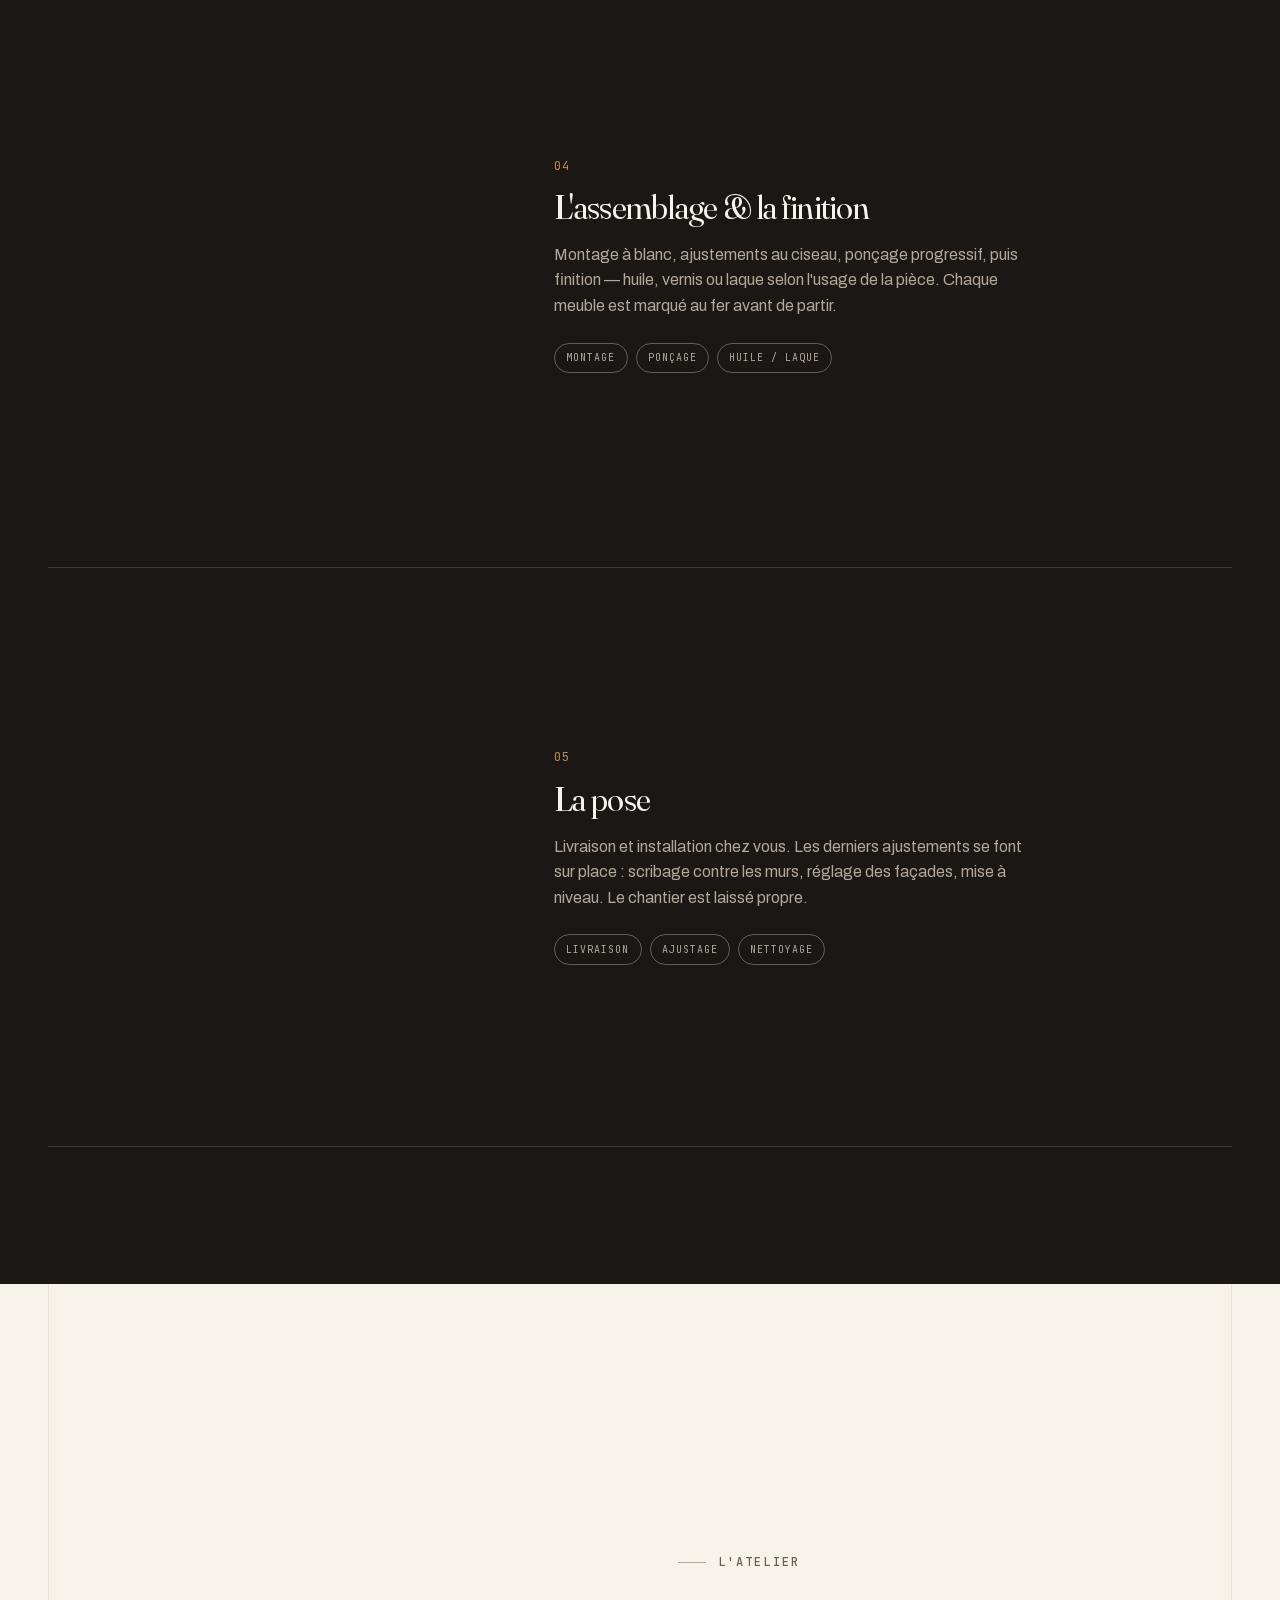
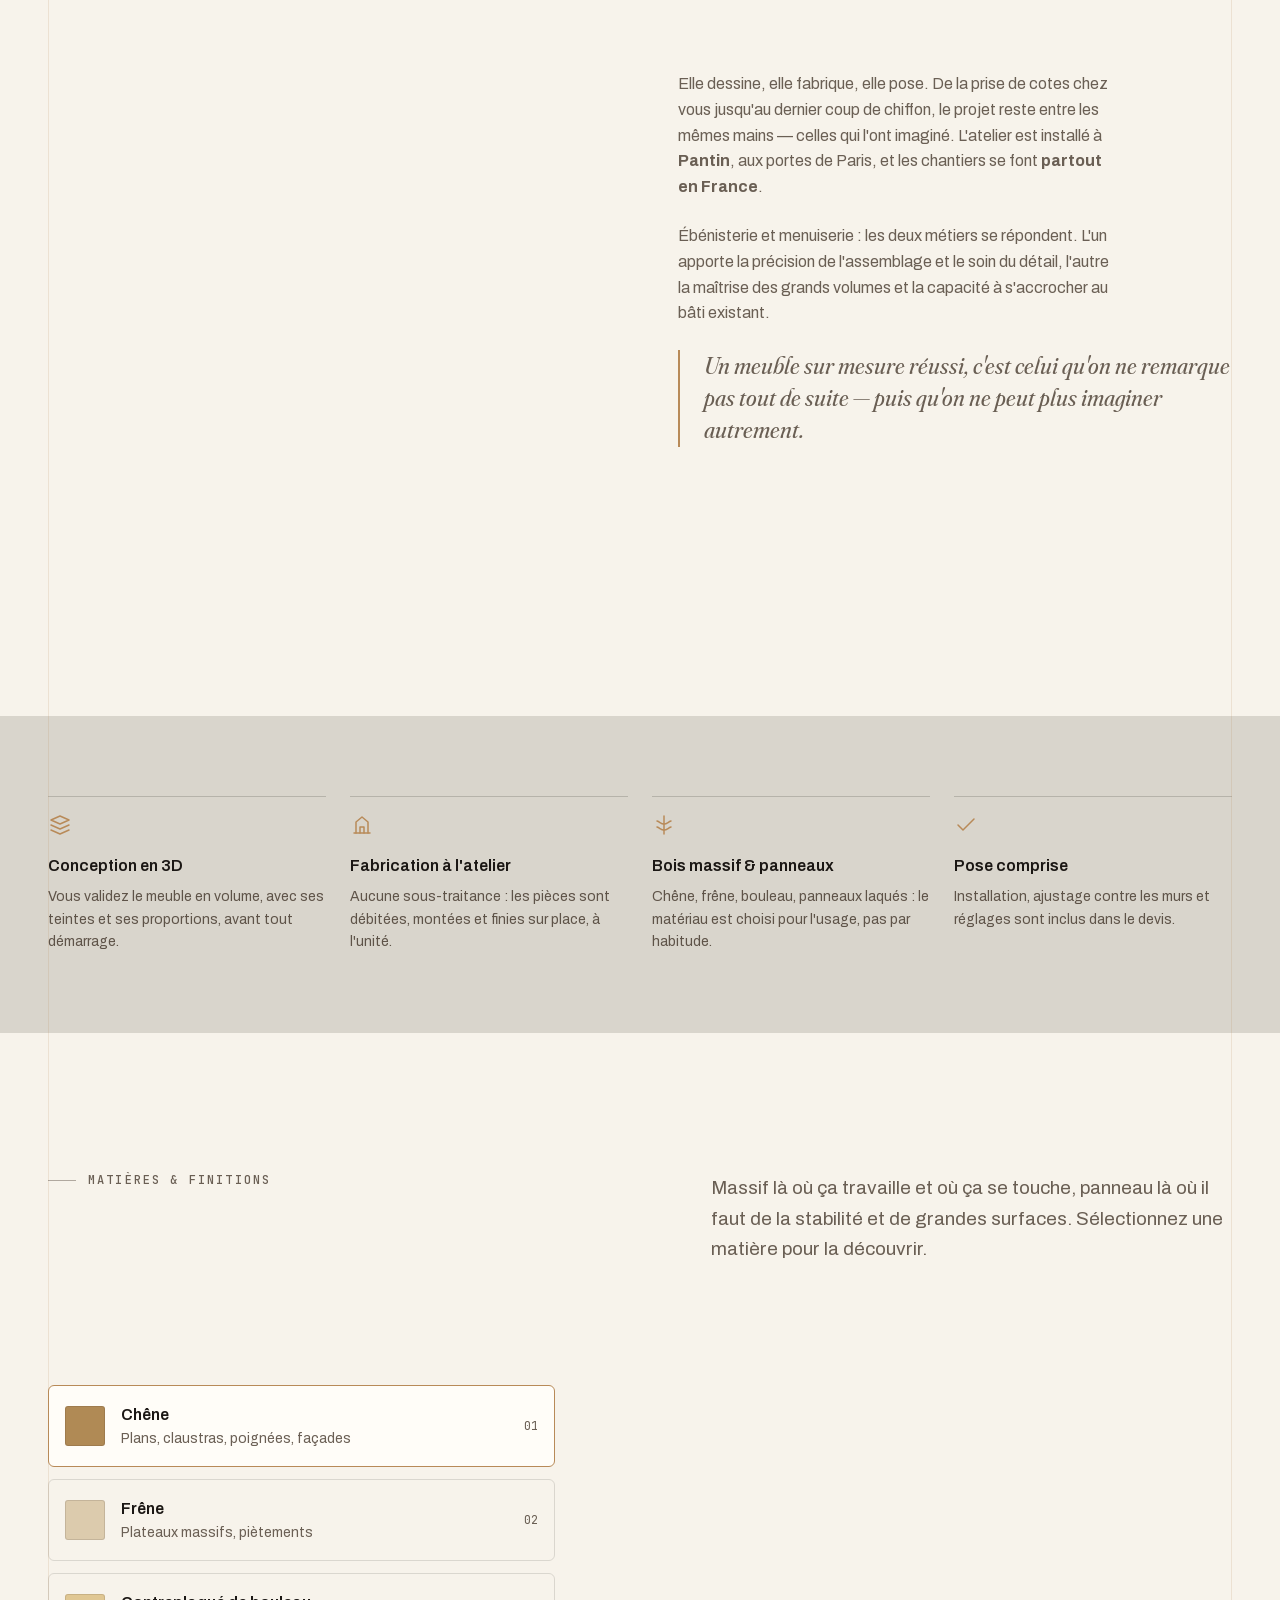
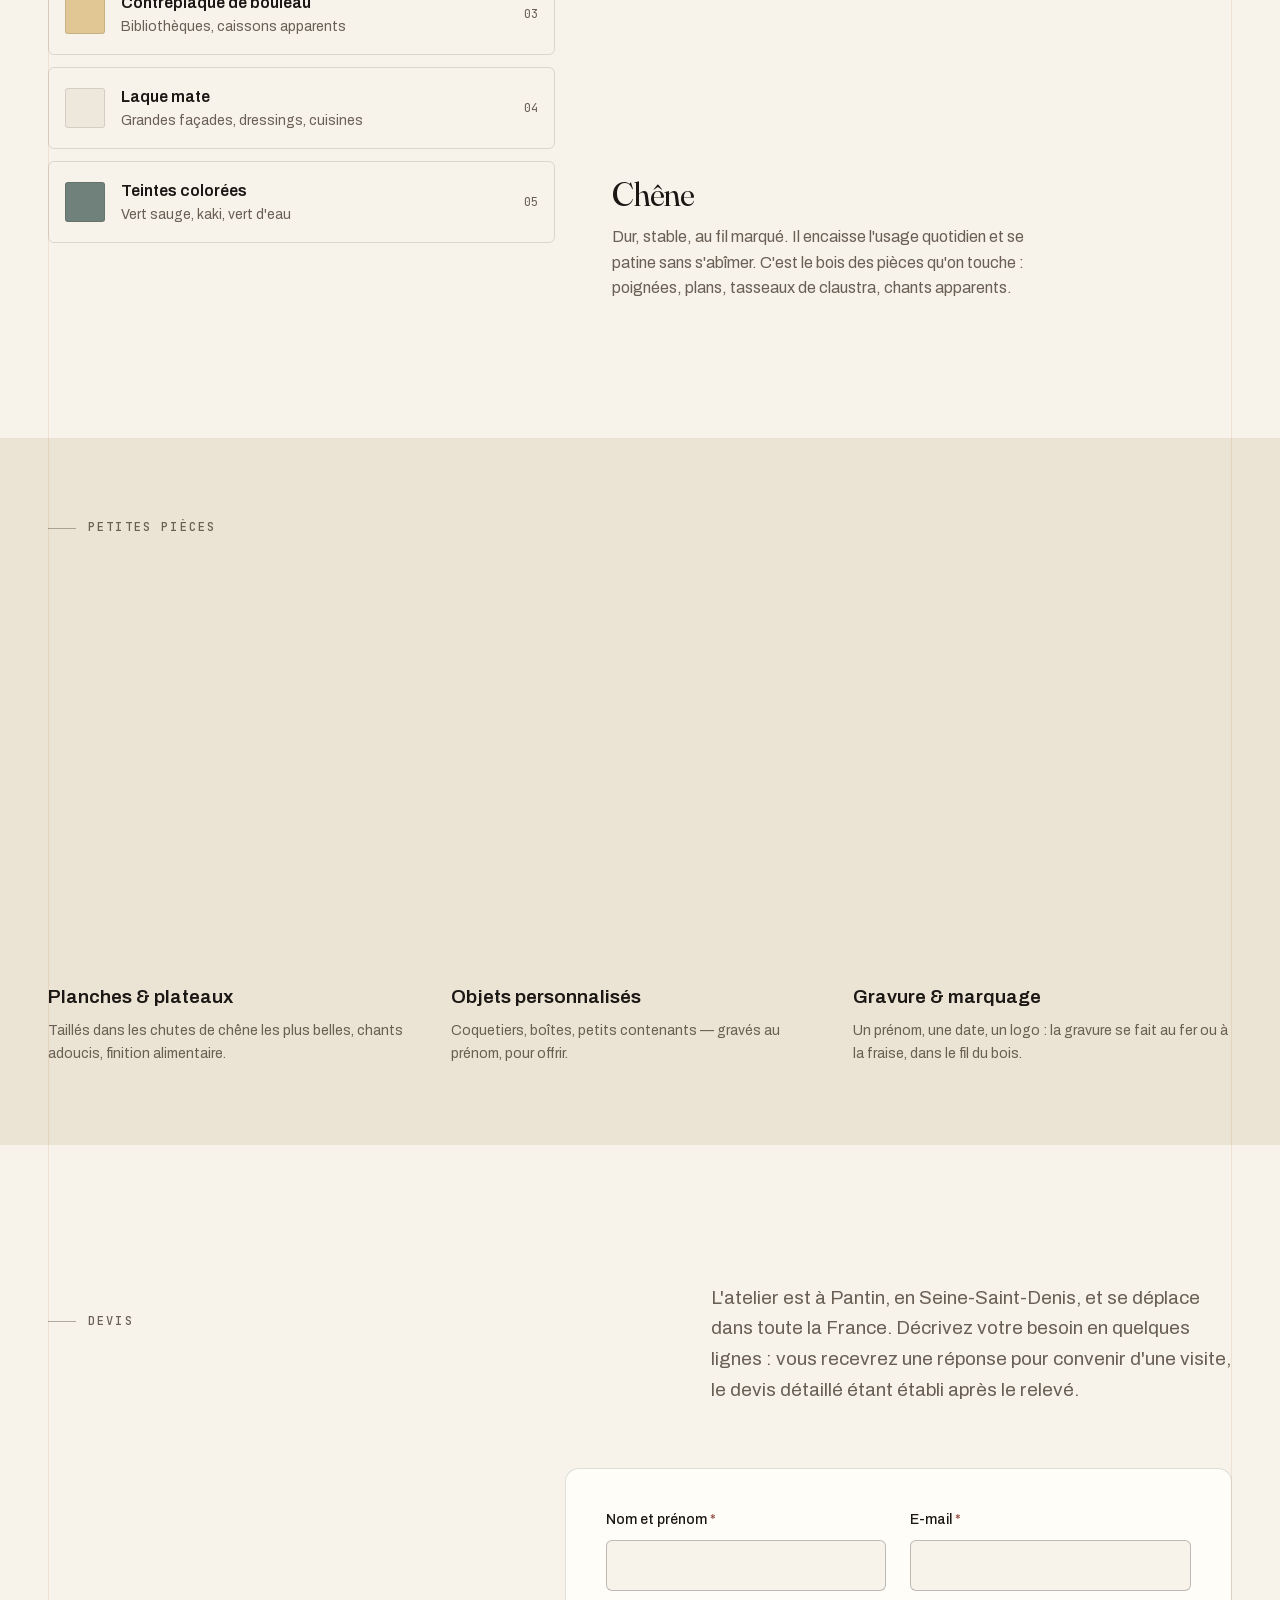
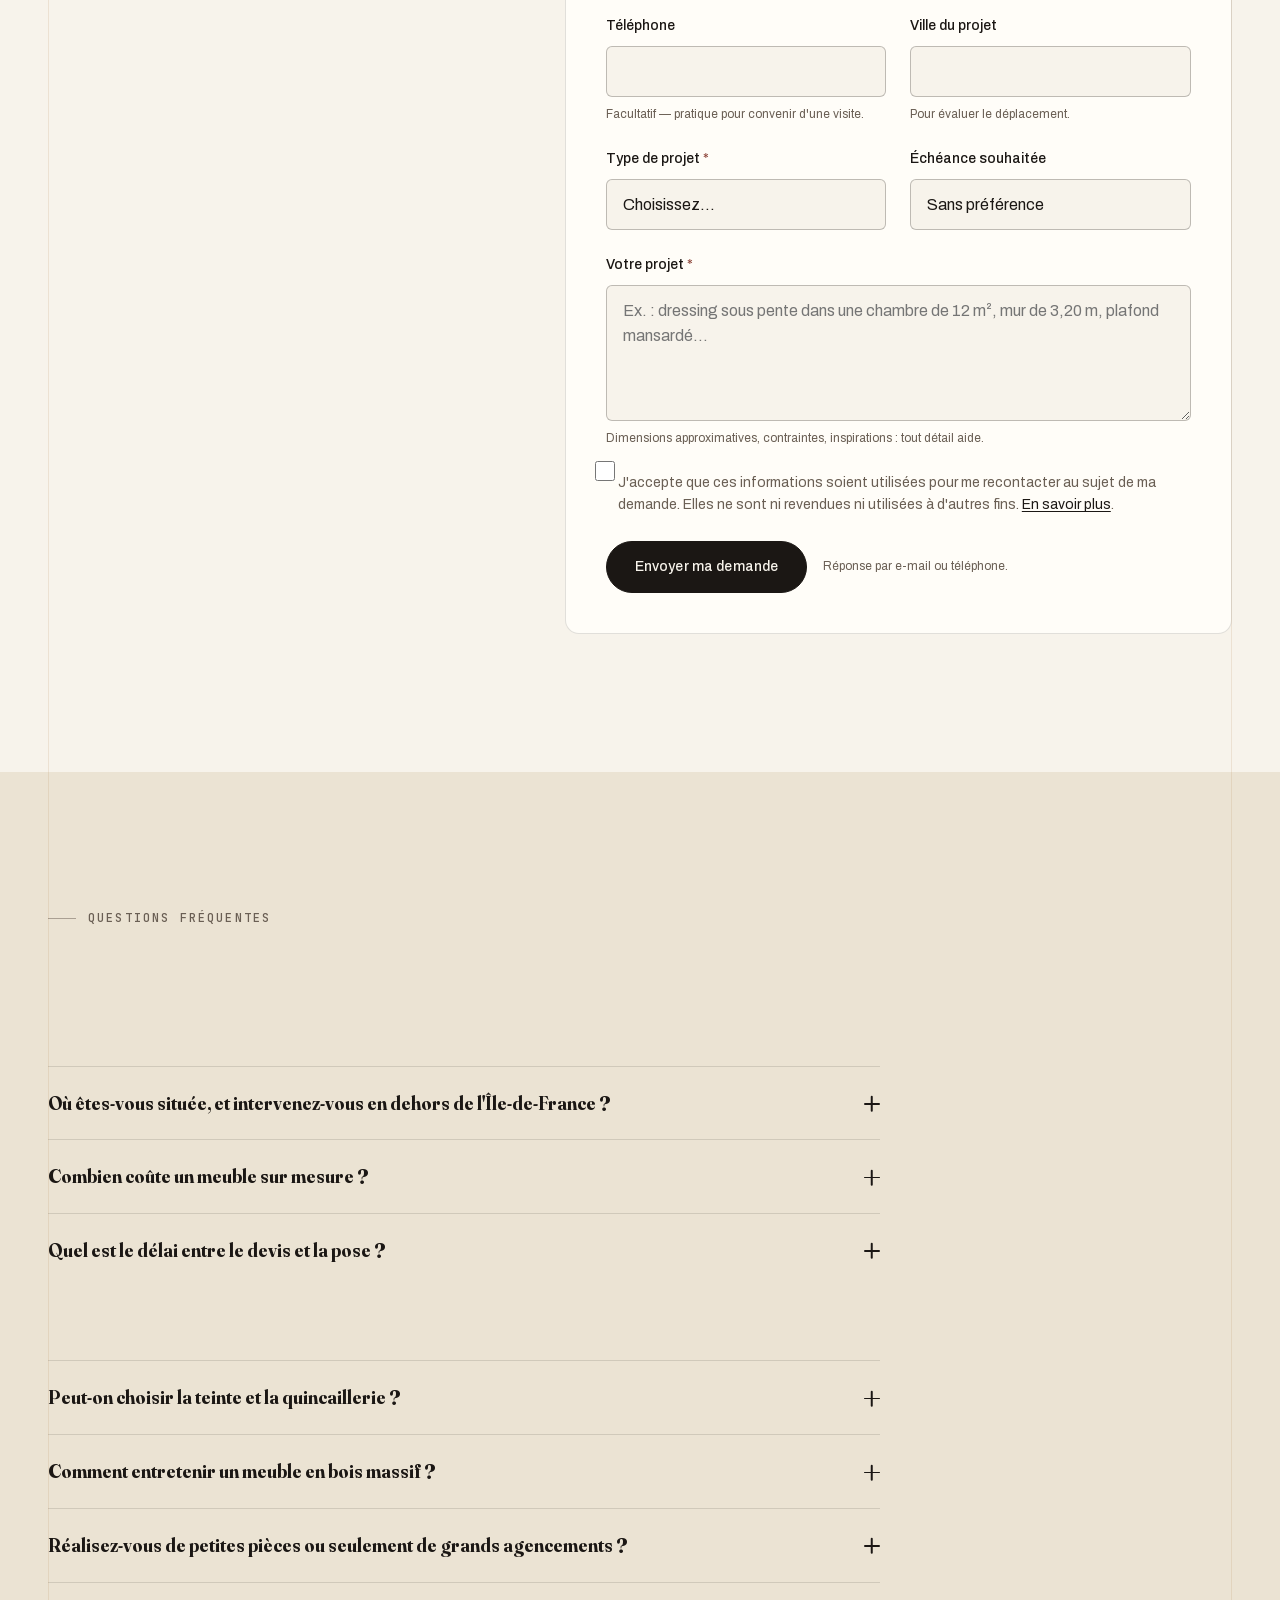
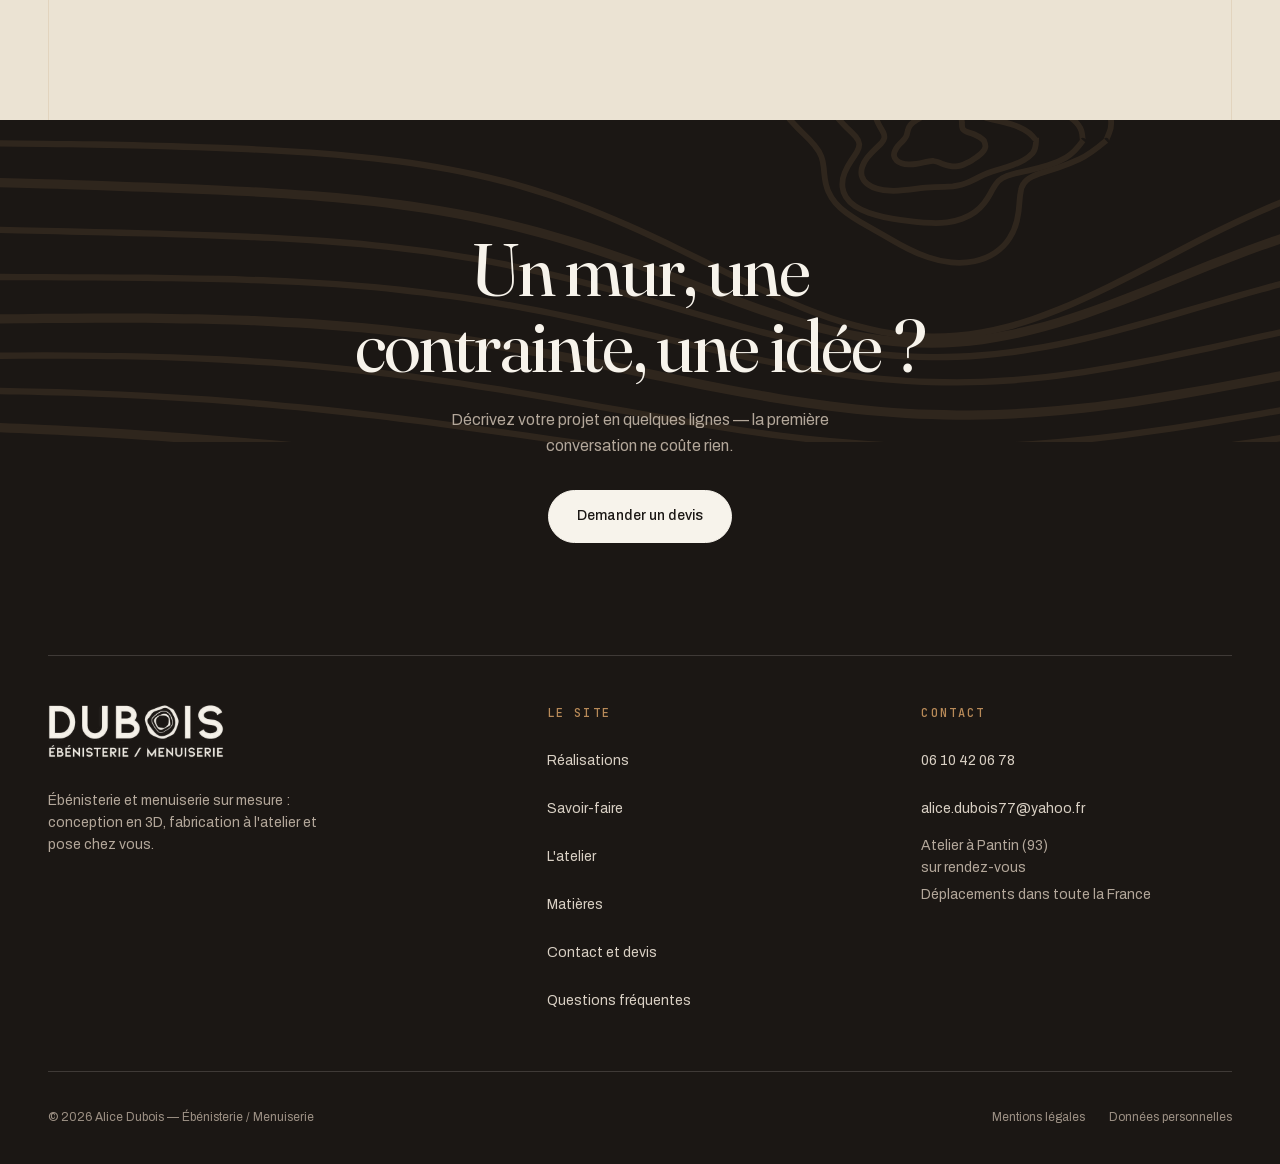
==== commit dd21ec8f: "Rend visible l'implantation à Pantin et la couverture nationale L'information manquait entièrement :" ====
--- a/index.html
+++ b/index.html
@@ -4,7 +4,7 @@
 <meta charset="utf-8">
 <meta name="viewport" content="width=device-width, initial-scale=1, viewport-fit=cover">
 <title>Alice Dubois — Ébénisterie & menuiserie sur mesure</title>
-<meta name="description" content="Dressings, bibliothèques, cuisines et mobilier sur mesure. Conception 3D, fabrication à l'atelier et pose. Alice Dubois, ébéniste — devis sur demande.">
+<meta name="description" content="Ébéniste à Pantin (93), déplacements dans toute la France. Dressings, bibliothèques, cuisines et mobilier sur mesure : conception 3D, fabrication à l'atelier et pose. Devis sur demande.">
 <meta name="theme-color" content="#1B1714">
 <!-- DÉMO : à supprimer lors de la mise en ligne sur le domaine définitif -->
 <meta name="robots" content="noindex, nofollow">
@@ -15,7 +15,7 @@
 <meta property="og:locale" content="fr_FR">
 <meta property="og:site_name" content="Dubois — Ébénisterie / Menuiserie">
 <meta property="og:title" content="Alice Dubois — Ébénisterie & menuiserie sur mesure">
-<meta property="og:description" content="Dressings, bibliothèques, cuisines et mobilier sur mesure. Conception 3D, fabrication à l'atelier et pose.">
+<meta property="og:description" content="Ébéniste à Pantin (93), déplacements dans toute la France. Dressings, bibliothèques, cuisines et mobilier sur mesure.">
 <meta property="og:image" content="images/table-frene-massif.jpg">
 <meta name="twitter:card" content="summary_large_image">
 
@@ -43,6 +43,14 @@
   "email": "alice.dubois77@yahoo.fr",
   "telephone": "+33610420678",
   "priceRange": "€€€",
+  "address": {
+    "@type": "PostalAddress",
+    "addressLocality": "Pantin",
+    "postalCode": "93500",
+    "addressRegion": "Île-de-France",
+    "addressCountry": "FR"
+  },
+  "areaServed": { "@type": "Country", "name": "France" },
   "founder": { "@type": "Person", "name": "Alice Dubois", "jobTitle": "Ébéniste" },
   "knowsAbout": ["Ébénisterie", "Menuiserie", "Agencement sur mesure", "Mobilier sur mesure"]
 }
@@ -137,9 +145,9 @@
     </div>
 
     <ul class="hero__meta hero__fade" style="--i:3">
+      <li>Atelier à Pantin (93)</li>
+      <li>Toute la France</li>
       <li>Conception 3D</li>
-      <li>Fabrication atelier</li>
-      <li>Bois massif &amp; panneaux</li>
       <li>Pose comprise</li>
     </ul>
   </div>
@@ -504,6 +512,8 @@
         <p data-reveal style="--d:2">
           Elle dessine, elle fabrique, elle pose. De la prise de cotes chez vous jusqu'au dernier
           coup de chiffon, le projet reste entre les mêmes mains — celles qui l'ont imaginé.
+          L'atelier est installé à <strong>Pantin</strong>, aux portes de Paris, et les chantiers
+          se font <strong>partout en France</strong>.
         </p>
         <p data-reveal style="--d:3">
           Ébénisterie et menuiserie : les deux métiers se répondent. L'un apporte la précision
@@ -652,8 +662,9 @@
         <h2 class="h-display h-2" id="devis-titre" data-reveal="mask">Parlons de votre projet</h2>
       </div>
       <p class="lede" data-reveal style="--d:1">
-        Décrivez votre besoin en quelques lignes. Vous recevrez une réponse pour convenir
-        d'une visite ; le devis détaillé est établi après le relevé.
+        L'atelier est à Pantin, en Seine-Saint-Denis, et se déplace dans toute la France.
+        Décrivez votre besoin en quelques lignes : vous recevrez une réponse pour convenir
+        d'une visite, le devis détaillé étant établi après le relevé.
       </p>
     </div>
 
@@ -685,6 +696,7 @@
 
         <div class="devis__contact">
           <p class="label label--plain">Ou directement</p>
+          <p class="devis__zone">Atelier à <strong>Pantin (93)</strong> — déplacements dans toute la France.</p>
           <a class="devis__tel" href="tel:+33610420678">
             <svg viewBox="0 0 24 24" fill="none" stroke="currentColor" stroke-width="1.5" stroke-linecap="round" stroke-linejoin="round" aria-hidden="true"><path d="M22 16.9v3a2 2 0 0 1-2.2 2 19.8 19.8 0 0 1-8.6-3.1 19.5 19.5 0 0 1-6-6A19.8 19.8 0 0 1 2.1 4.2 2 2 0 0 1 4.1 2h3a2 2 0 0 1 2 1.7c.1 1 .3 1.9.6 2.8a2 2 0 0 1-.5 2.1L8.1 9.8a16 16 0 0 0 6 6l1.2-1.1a2 2 0 0 1 2.1-.5c.9.3 1.8.5 2.8.6a2 2 0 0 1 1.8 2.1Z"/></svg>
             <span>06 10 42 06 78</span>
@@ -832,6 +844,21 @@
     <div class="faq" id="faq-list">
       <div class="faq__item" data-reveal>
         <h3>
+          <button class="faq__q" type="button" aria-expanded="false" aria-controls="faq-a0" id="faq-q0">
+            Où êtes-vous située, et intervenez-vous en dehors de l'Île-de-France ?
+            <span class="faq__sign" aria-hidden="true"></span>
+          </button>
+        </h3>
+        <div class="faq__a" id="faq-a0" role="region" aria-labelledby="faq-q0"><div>
+          <p>L'atelier est à <strong>Pantin</strong>, en Seine-Saint-Denis, aux portes de Paris :
+          c'est là que les pièces sont dessinées, débitées et montées. Les déplacements se font
+          <strong>dans toute la France</strong>, pour le relevé comme pour la pose. Indiquez la ville
+          de votre projet dans le formulaire : le devis intègre le déplacement, sans surprise.</p>
+        </div></div>
+      </div>
+
+      <div class="faq__item" data-reveal>
+        <h3>
           <button class="faq__q" type="button" aria-expanded="false" aria-controls="faq-a1" id="faq-q1">
             Combien coûte un meuble sur mesure ?
             <span class="faq__sign" aria-hidden="true"></span>
@@ -957,7 +984,8 @@
         <ul class="footer__list">
           <li><a href="tel:+33610420678">06 10 42 06 78</a></li>
           <li><a href="mailto:alice.dubois77@yahoo.fr">alice.dubois77@yahoo.fr</a></li>
-          <li><address>Atelier &amp; rendez-vous<br>sur prise de contact préalable</address></li>
+          <li><address>Atelier à Pantin (93)<br>sur rendez-vous</address></li>
+          <li><address>Déplacements dans toute la France</address></li>
         </ul>
       </div>
     </div>
--- a/assets/styles.css
+++ b/assets/styles.css
@@ -1096,6 +1096,13 @@
   display: grid; gap: var(--sp-3);
 }
 .devis__contact .label { margin-bottom: var(--sp-1); }
+.devis__zone {
+  font-size: var(--t-sm); color: var(--fg-muted);
+  padding-bottom: var(--sp-3);
+  border-bottom: 1px solid var(--line);
+  margin-bottom: var(--sp-1);
+}
+.devis__zone strong { color: var(--fg); font-weight: 600; }
 .devis__tel, .devis__mail {
   display: inline-flex; align-items: center; gap: var(--sp-3);
   width: fit-content;
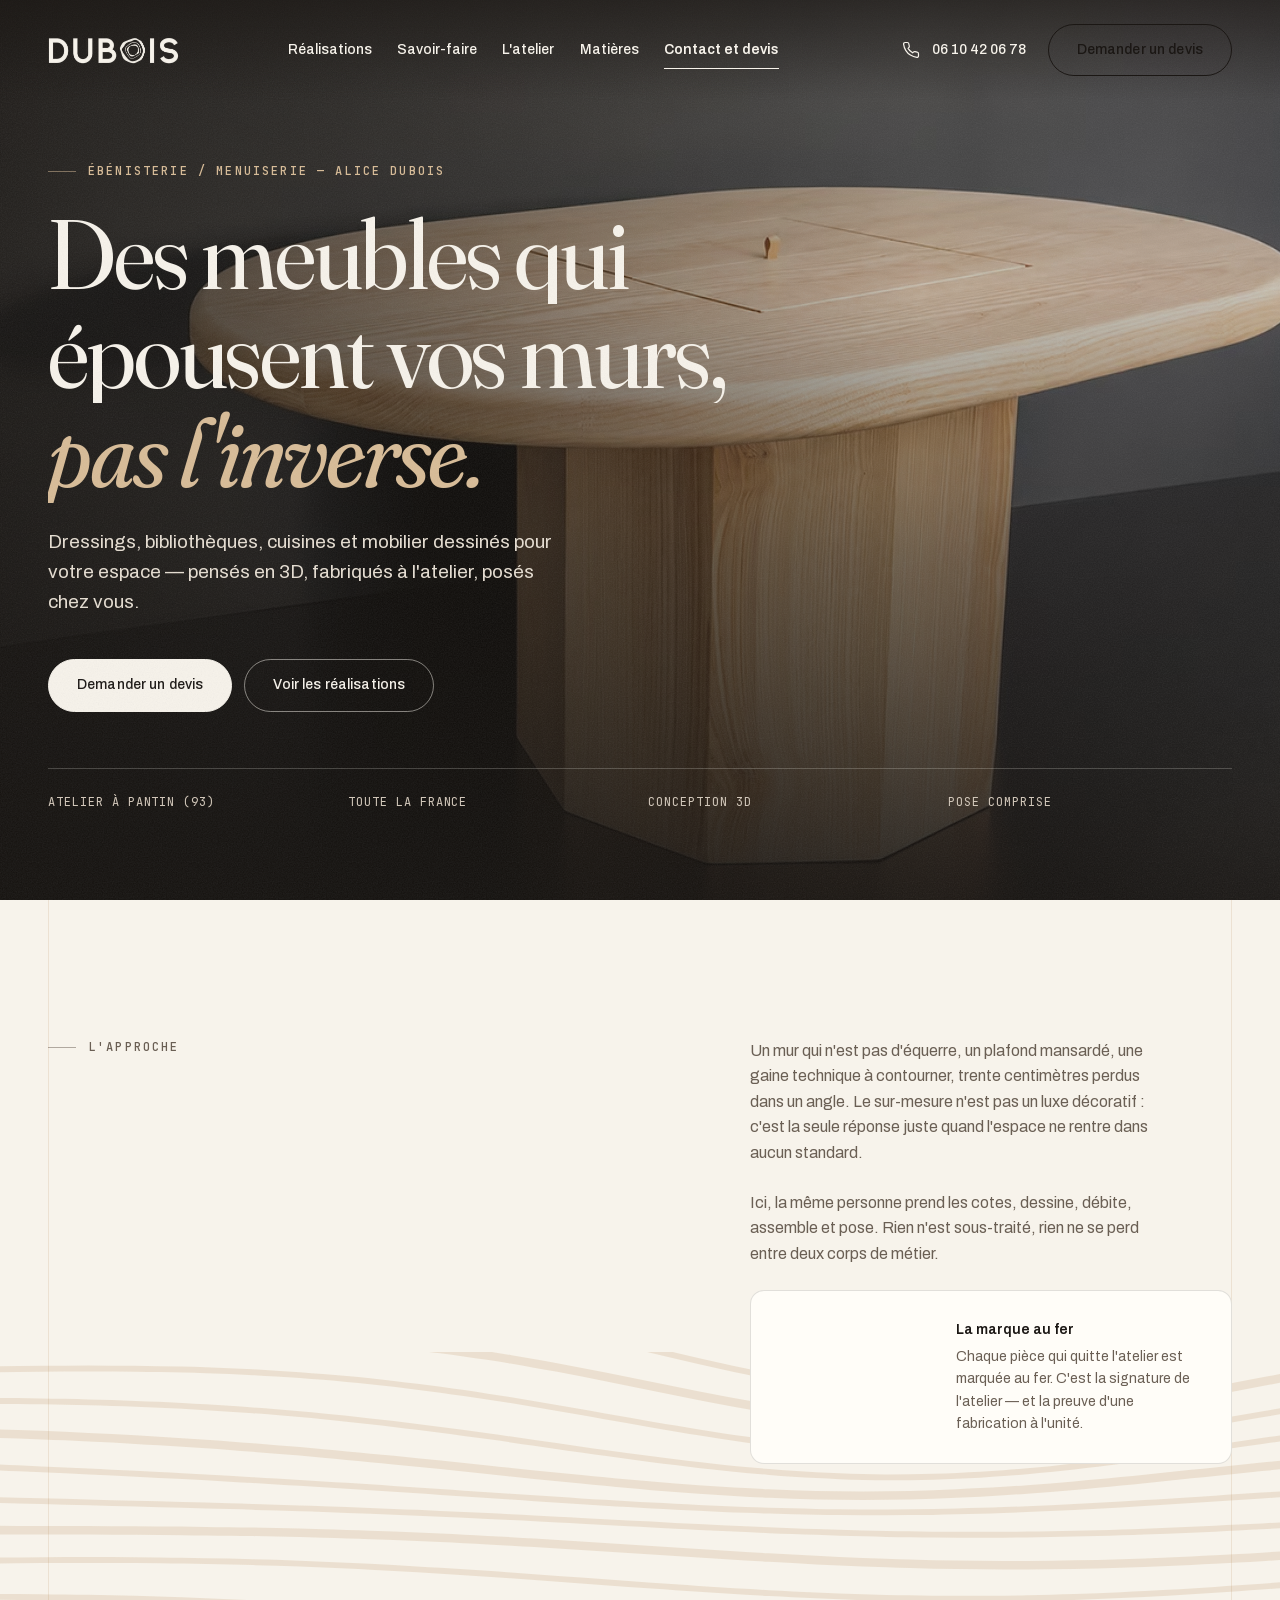
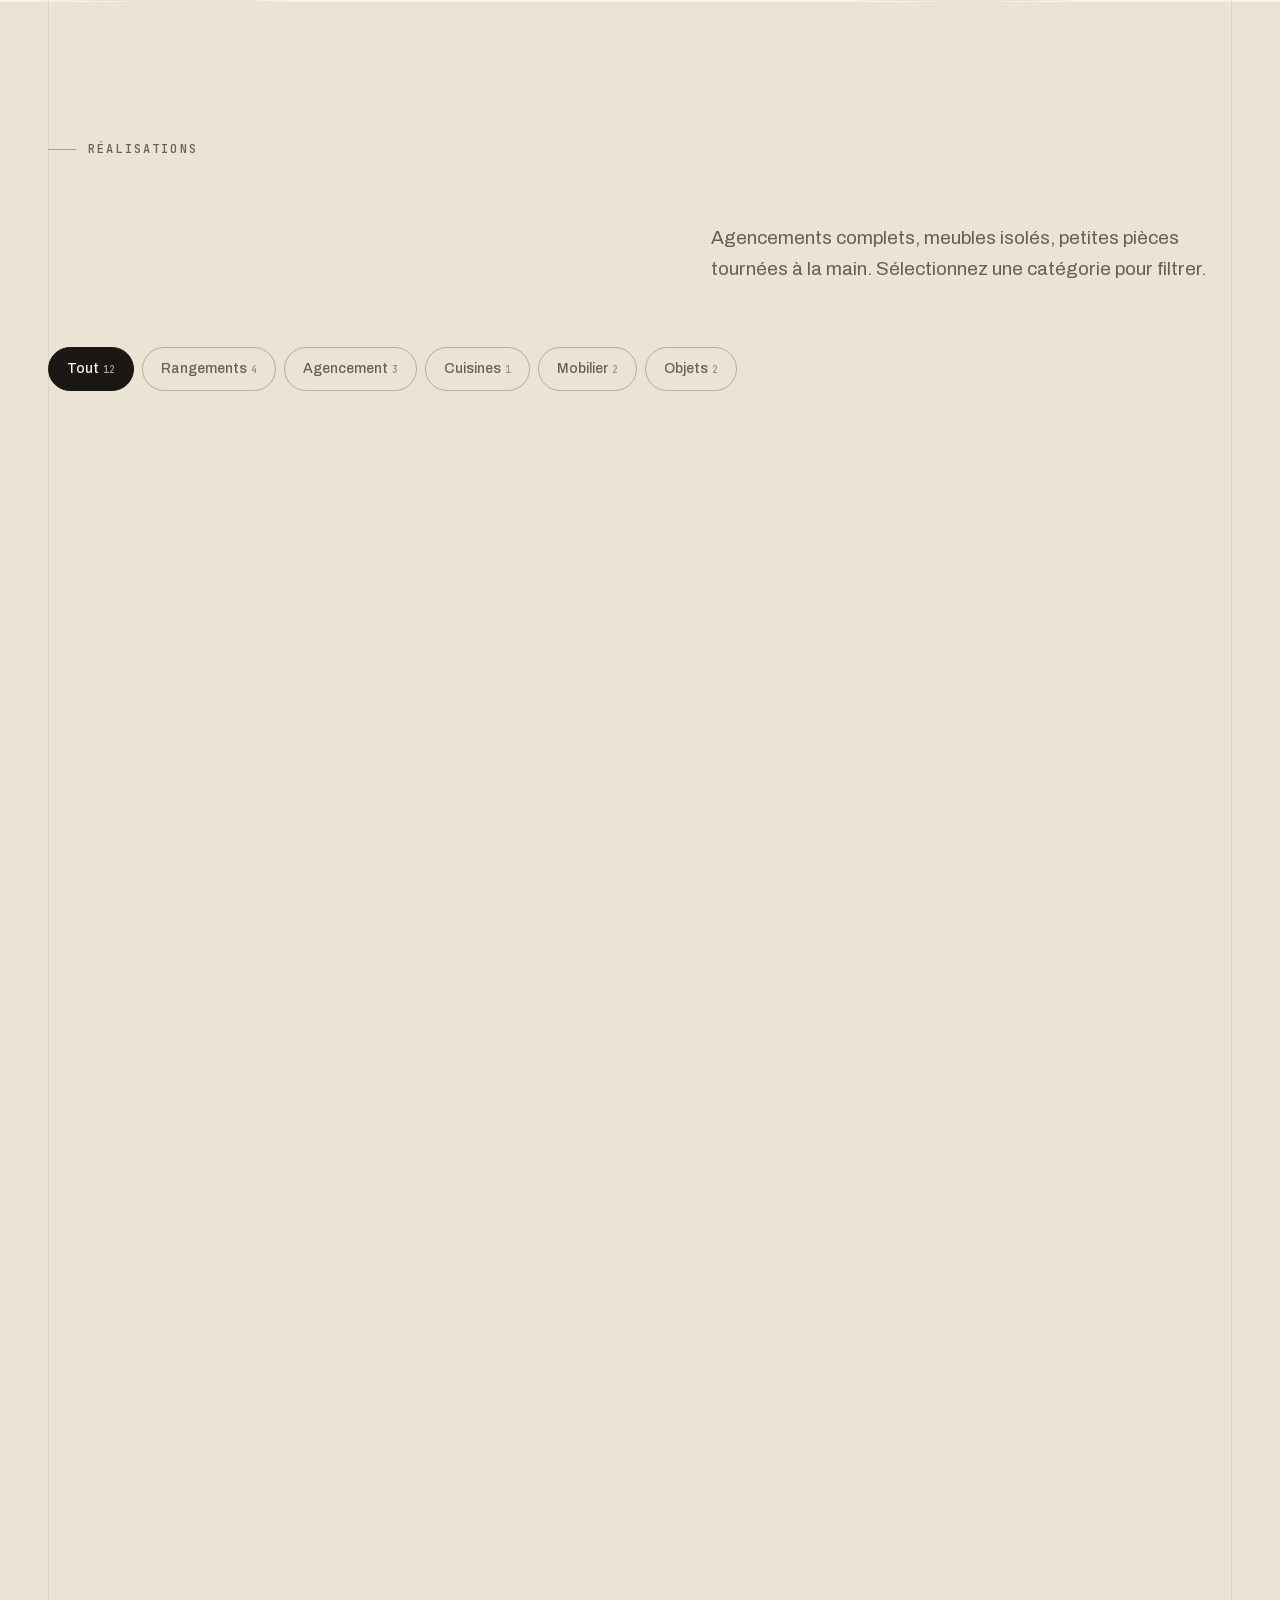
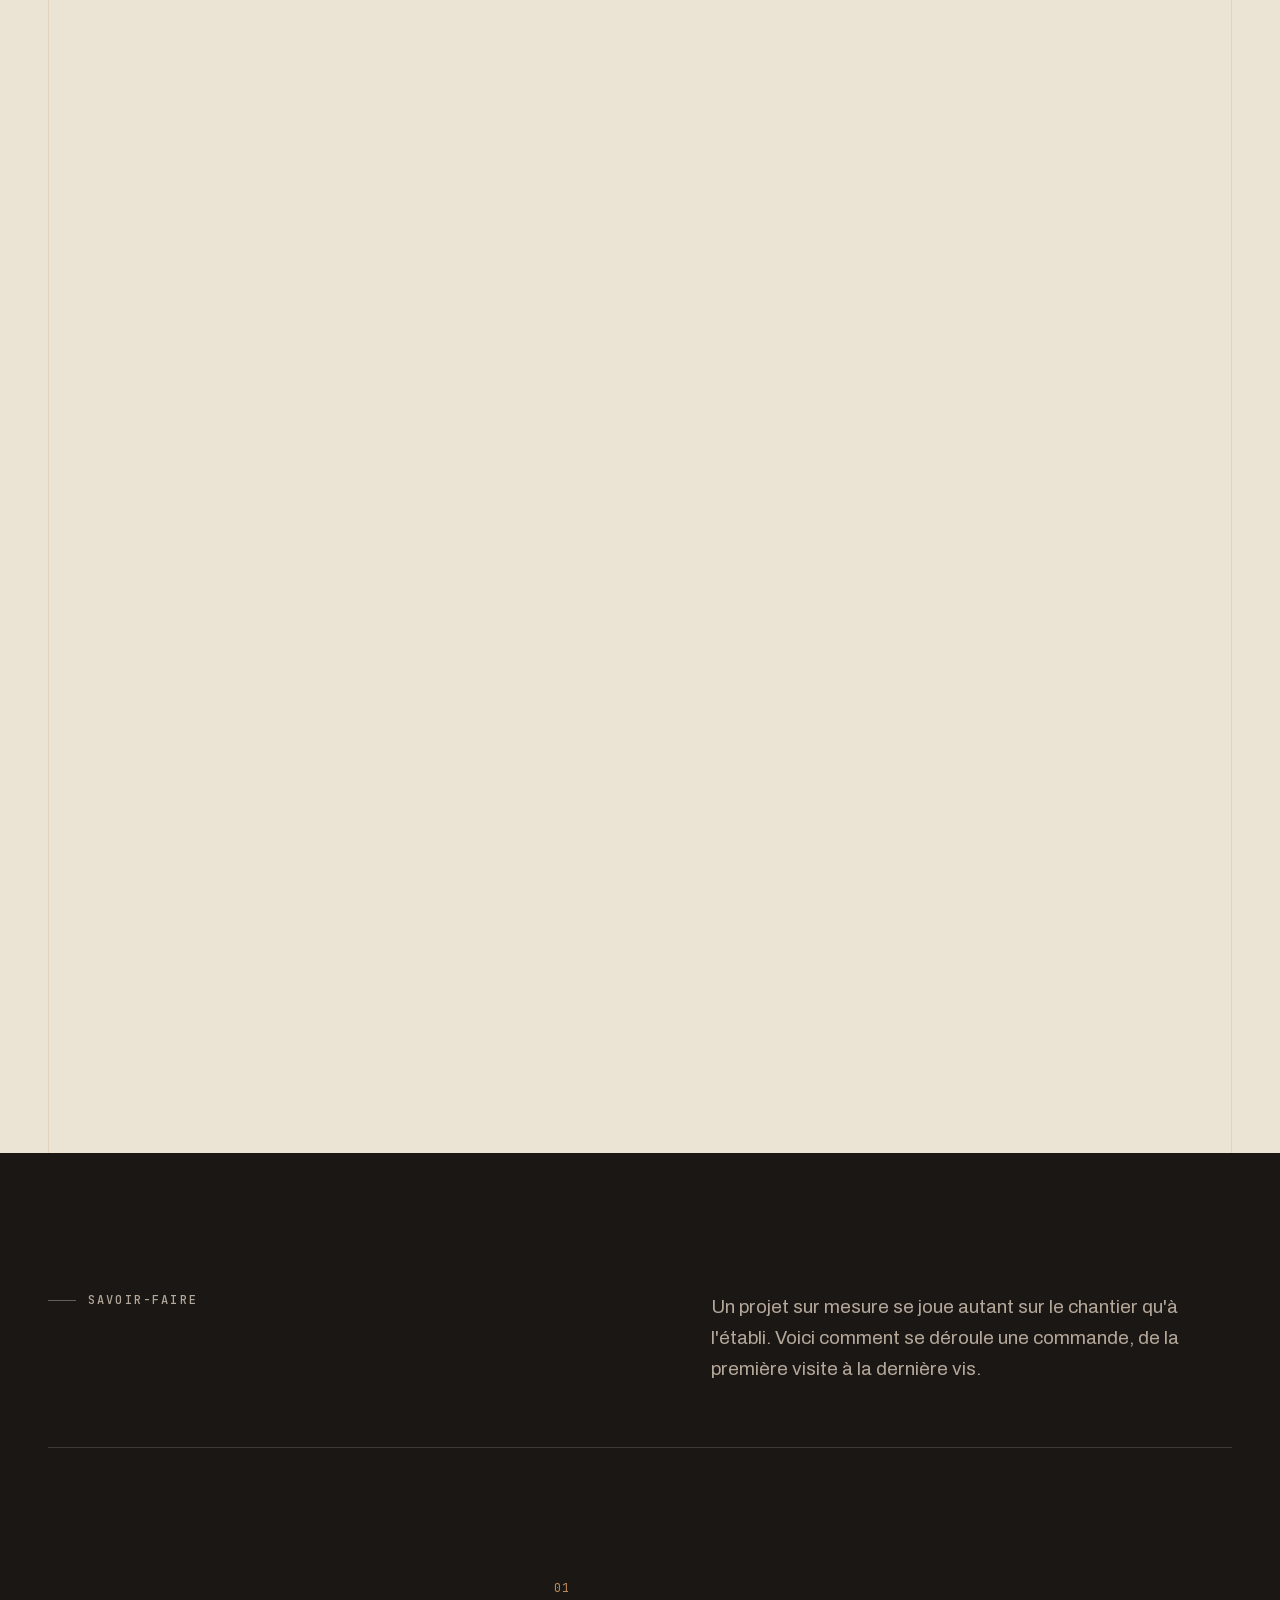
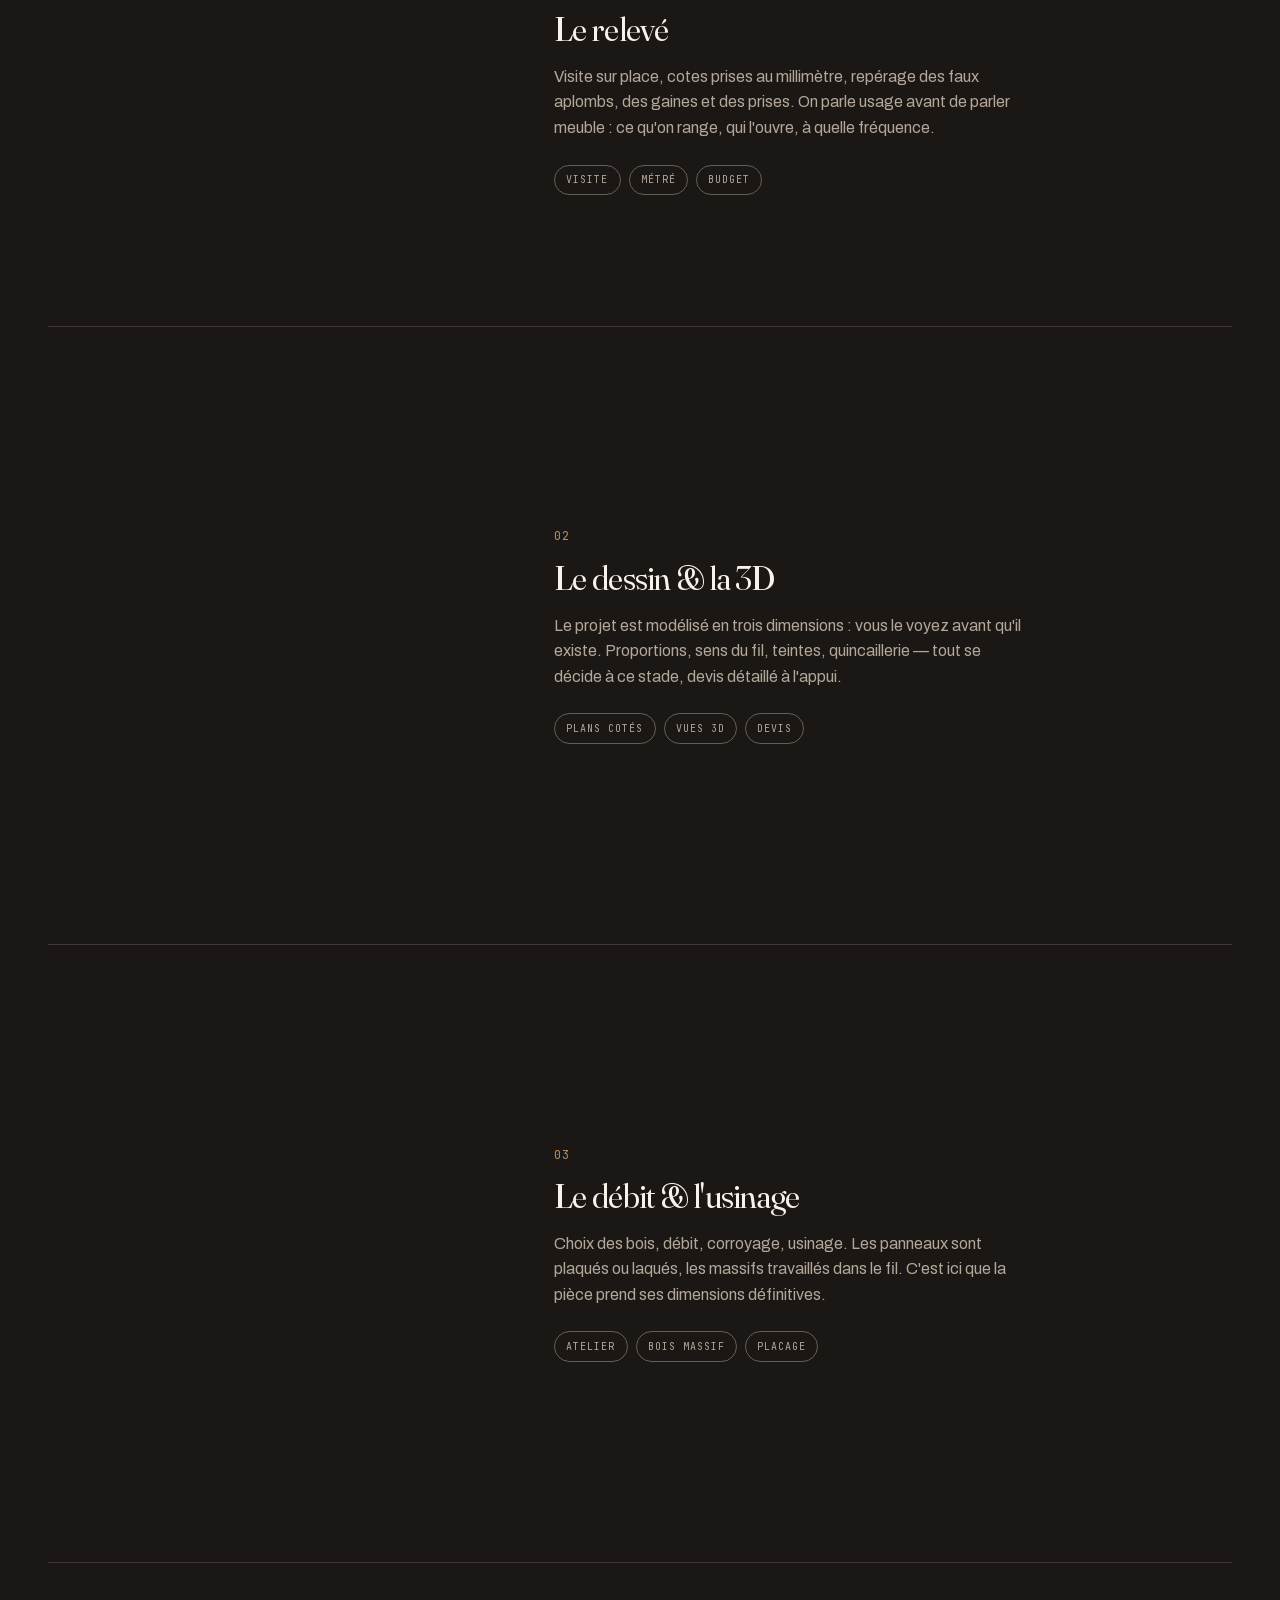
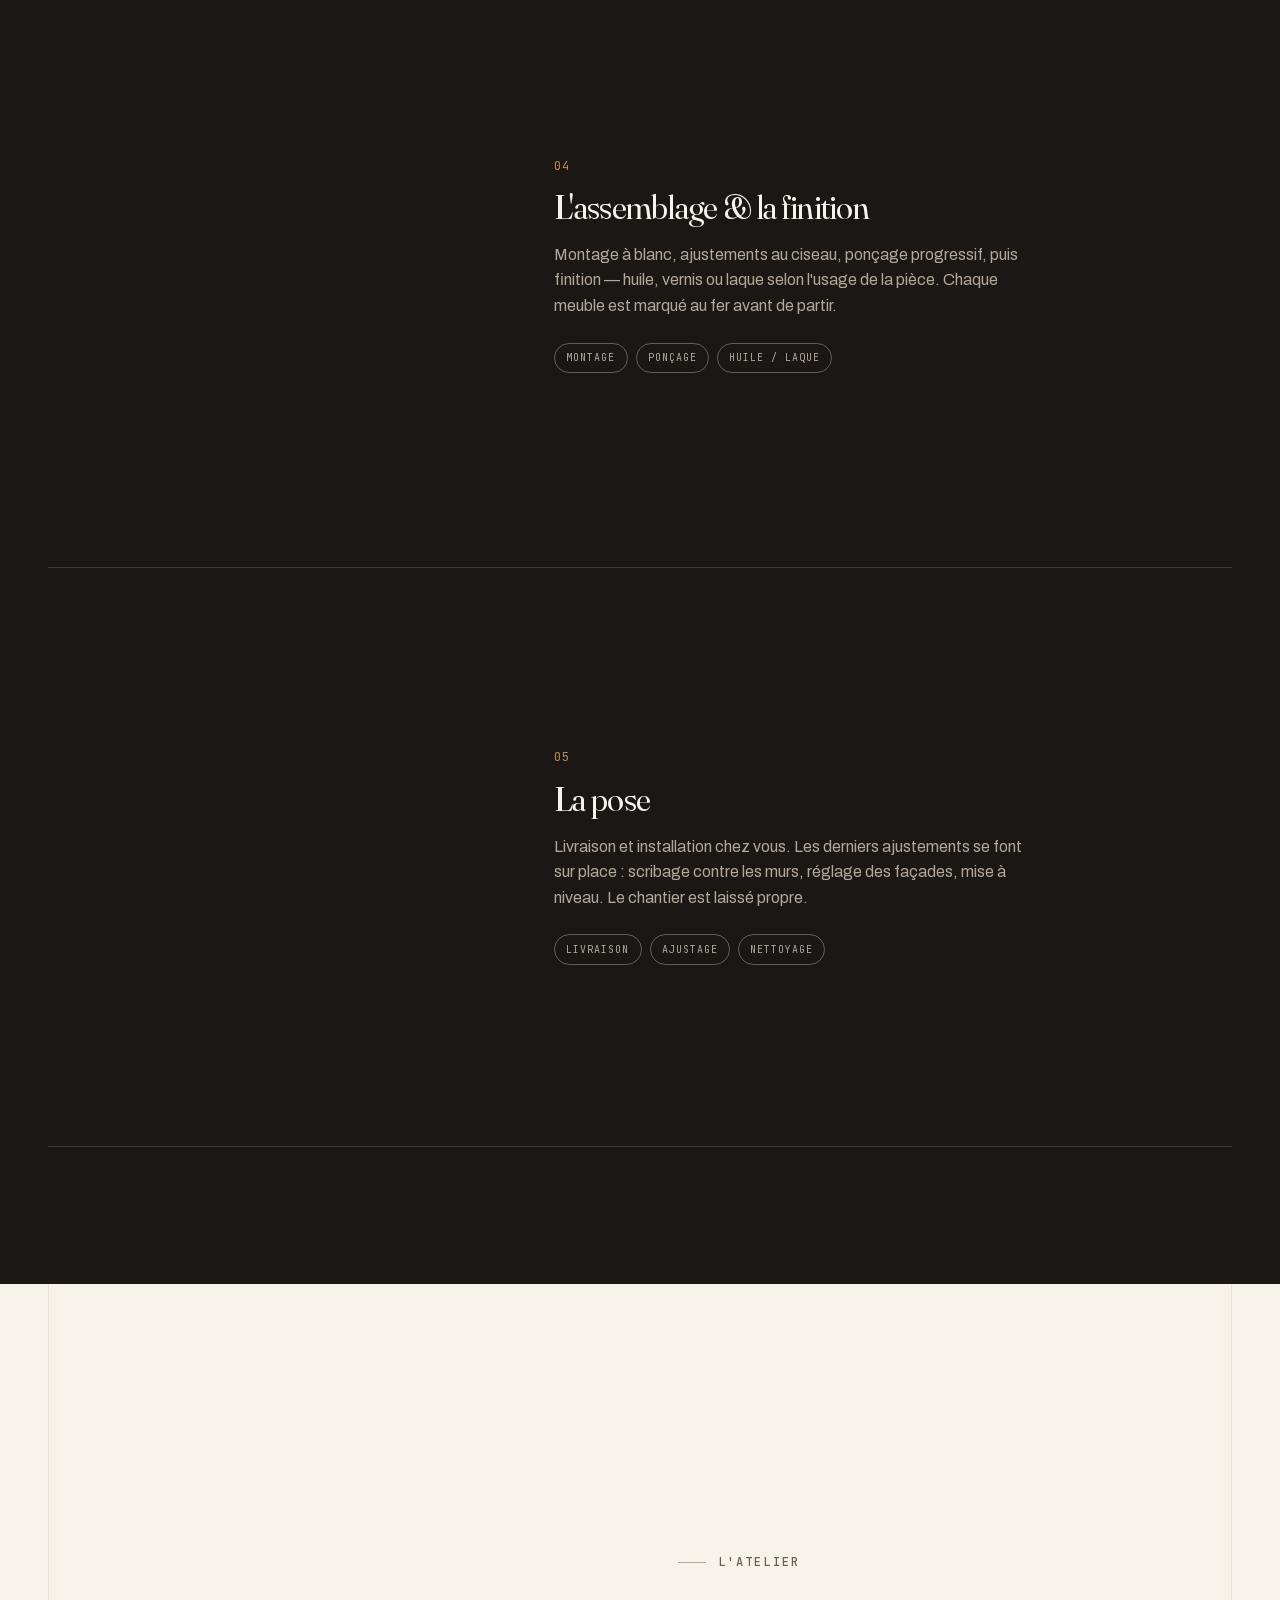
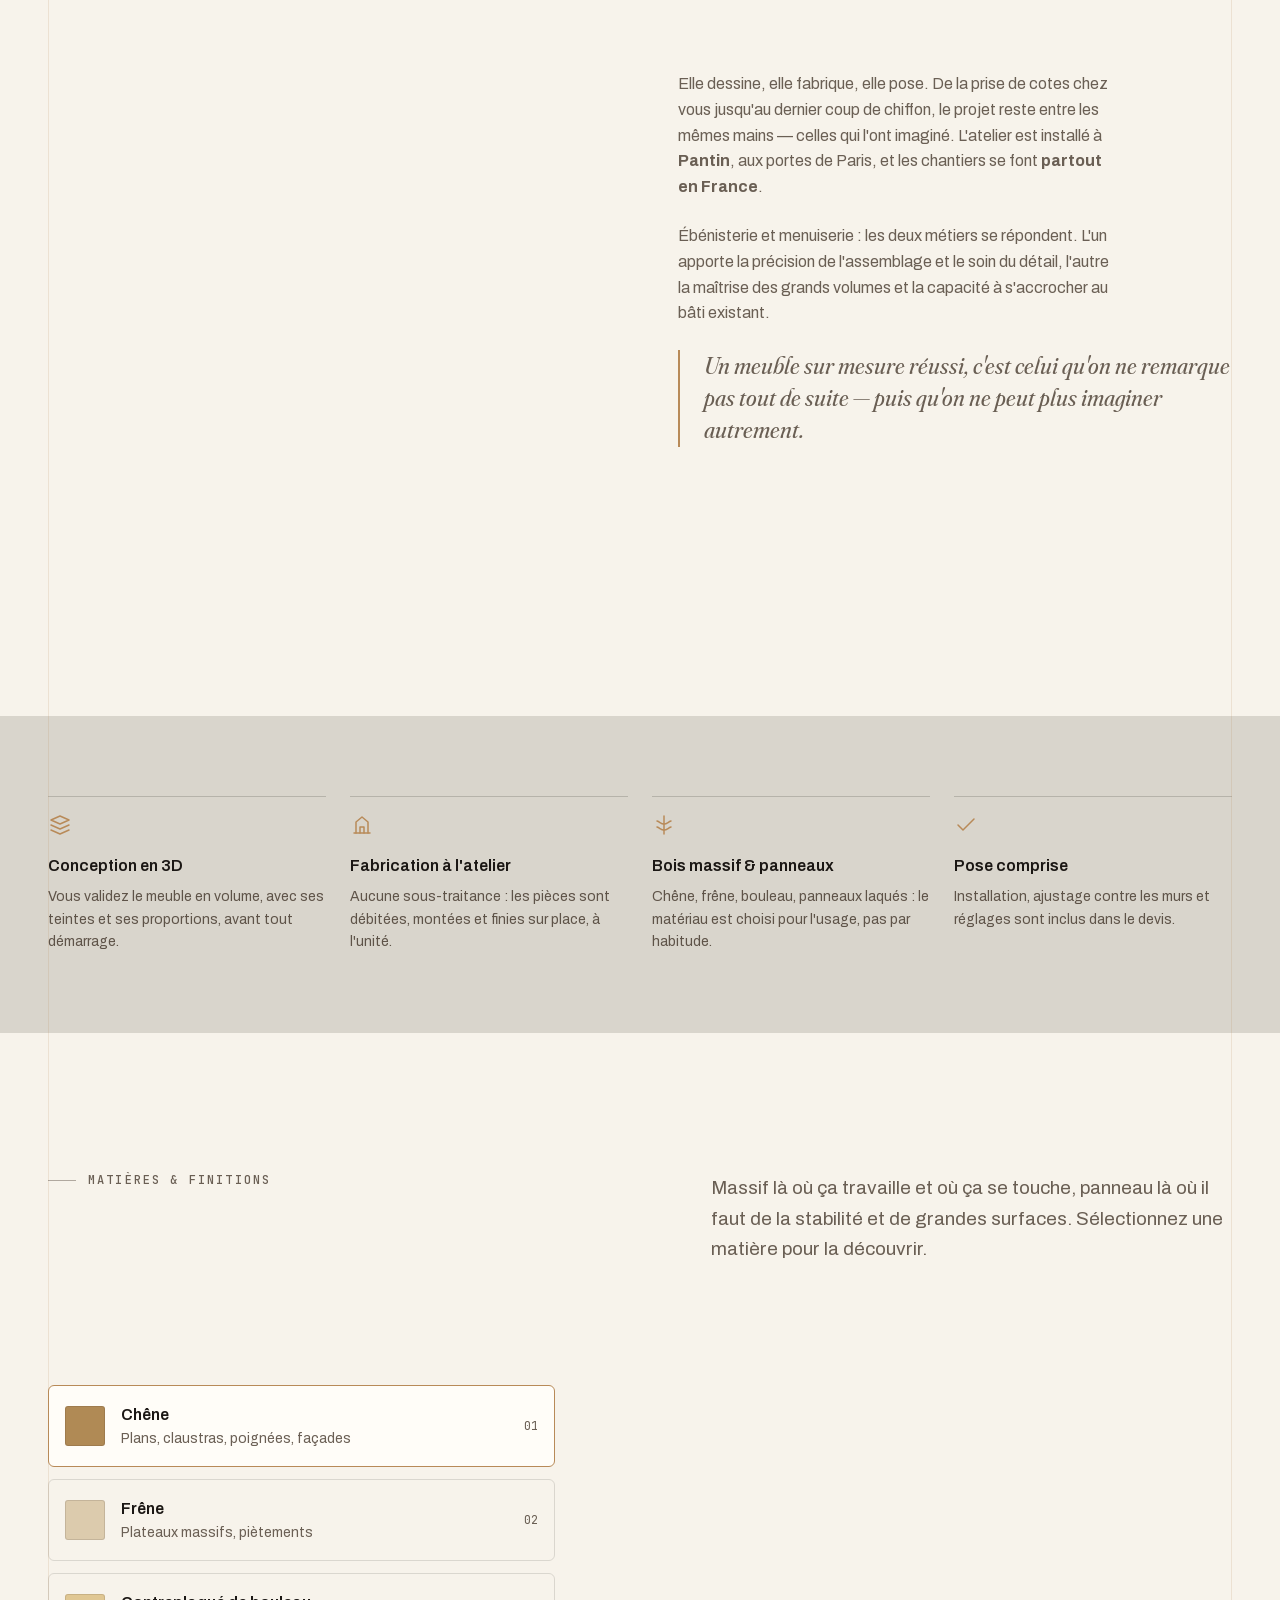
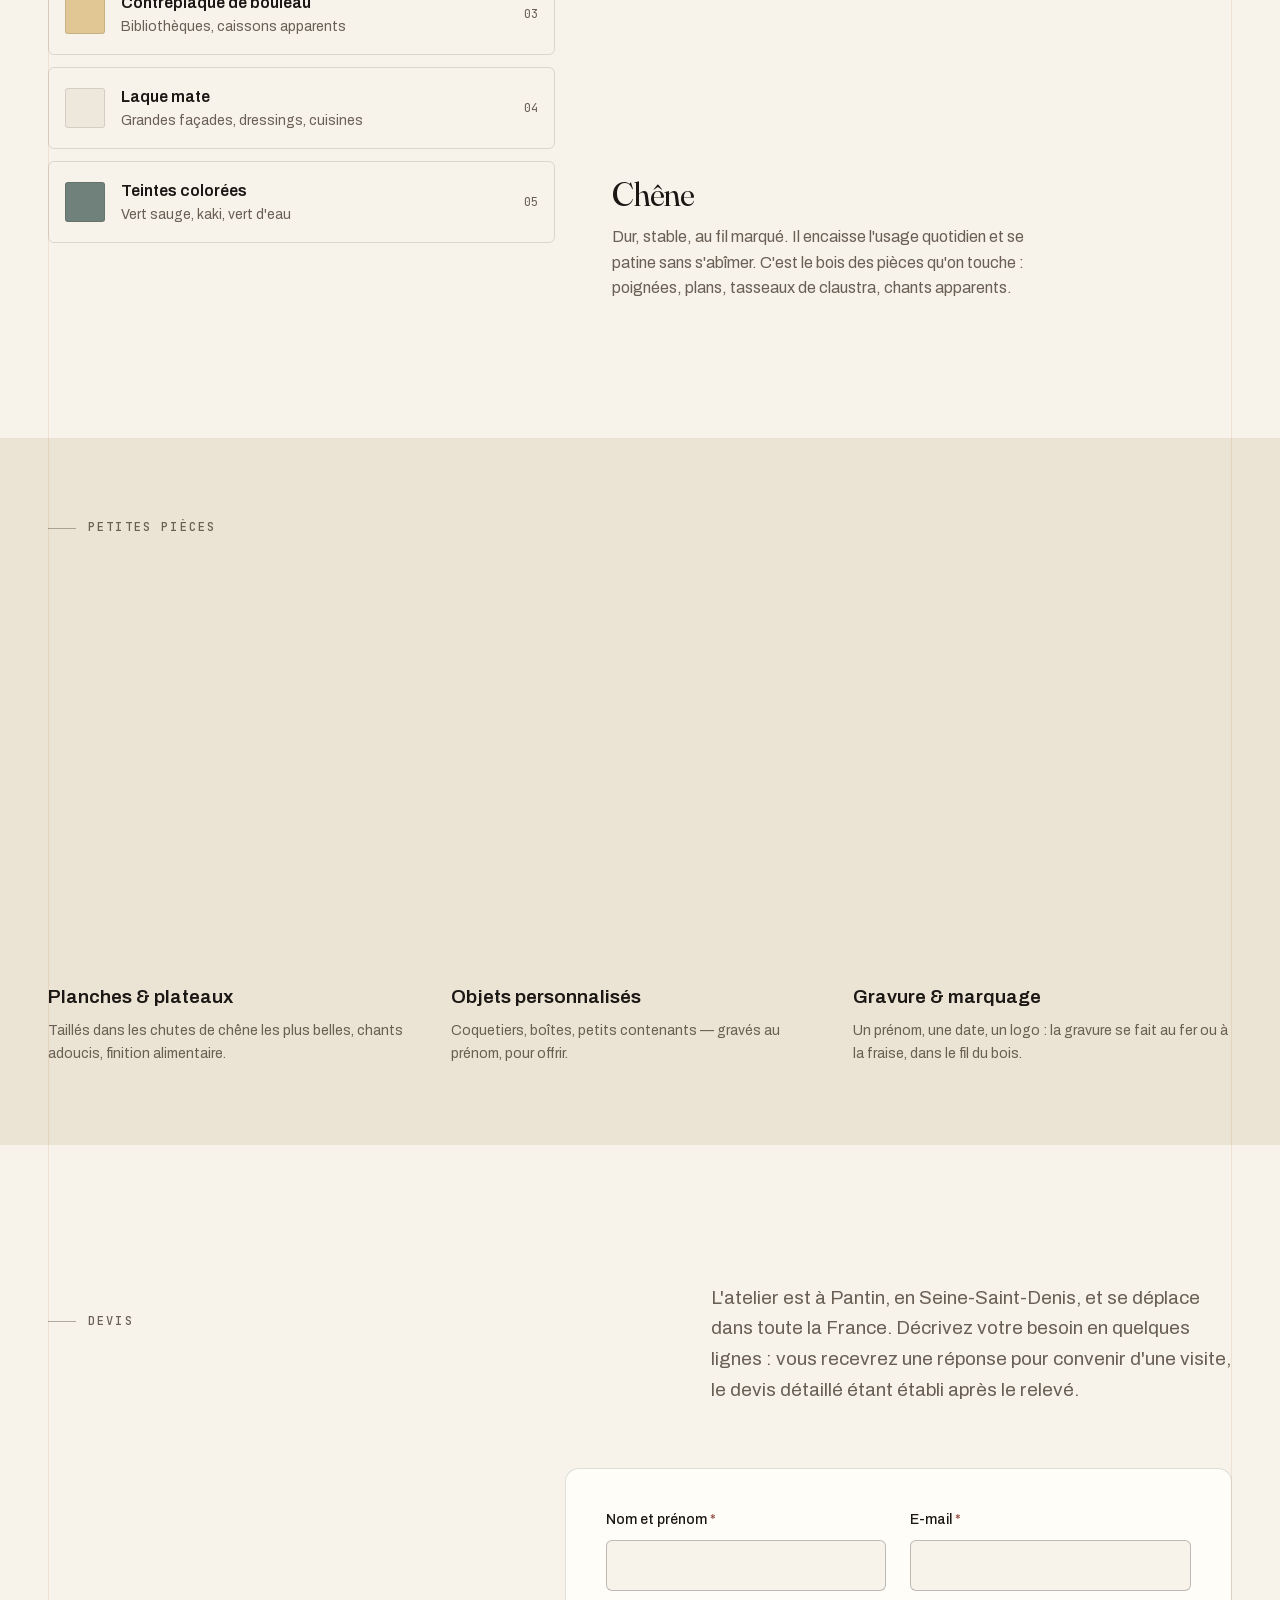
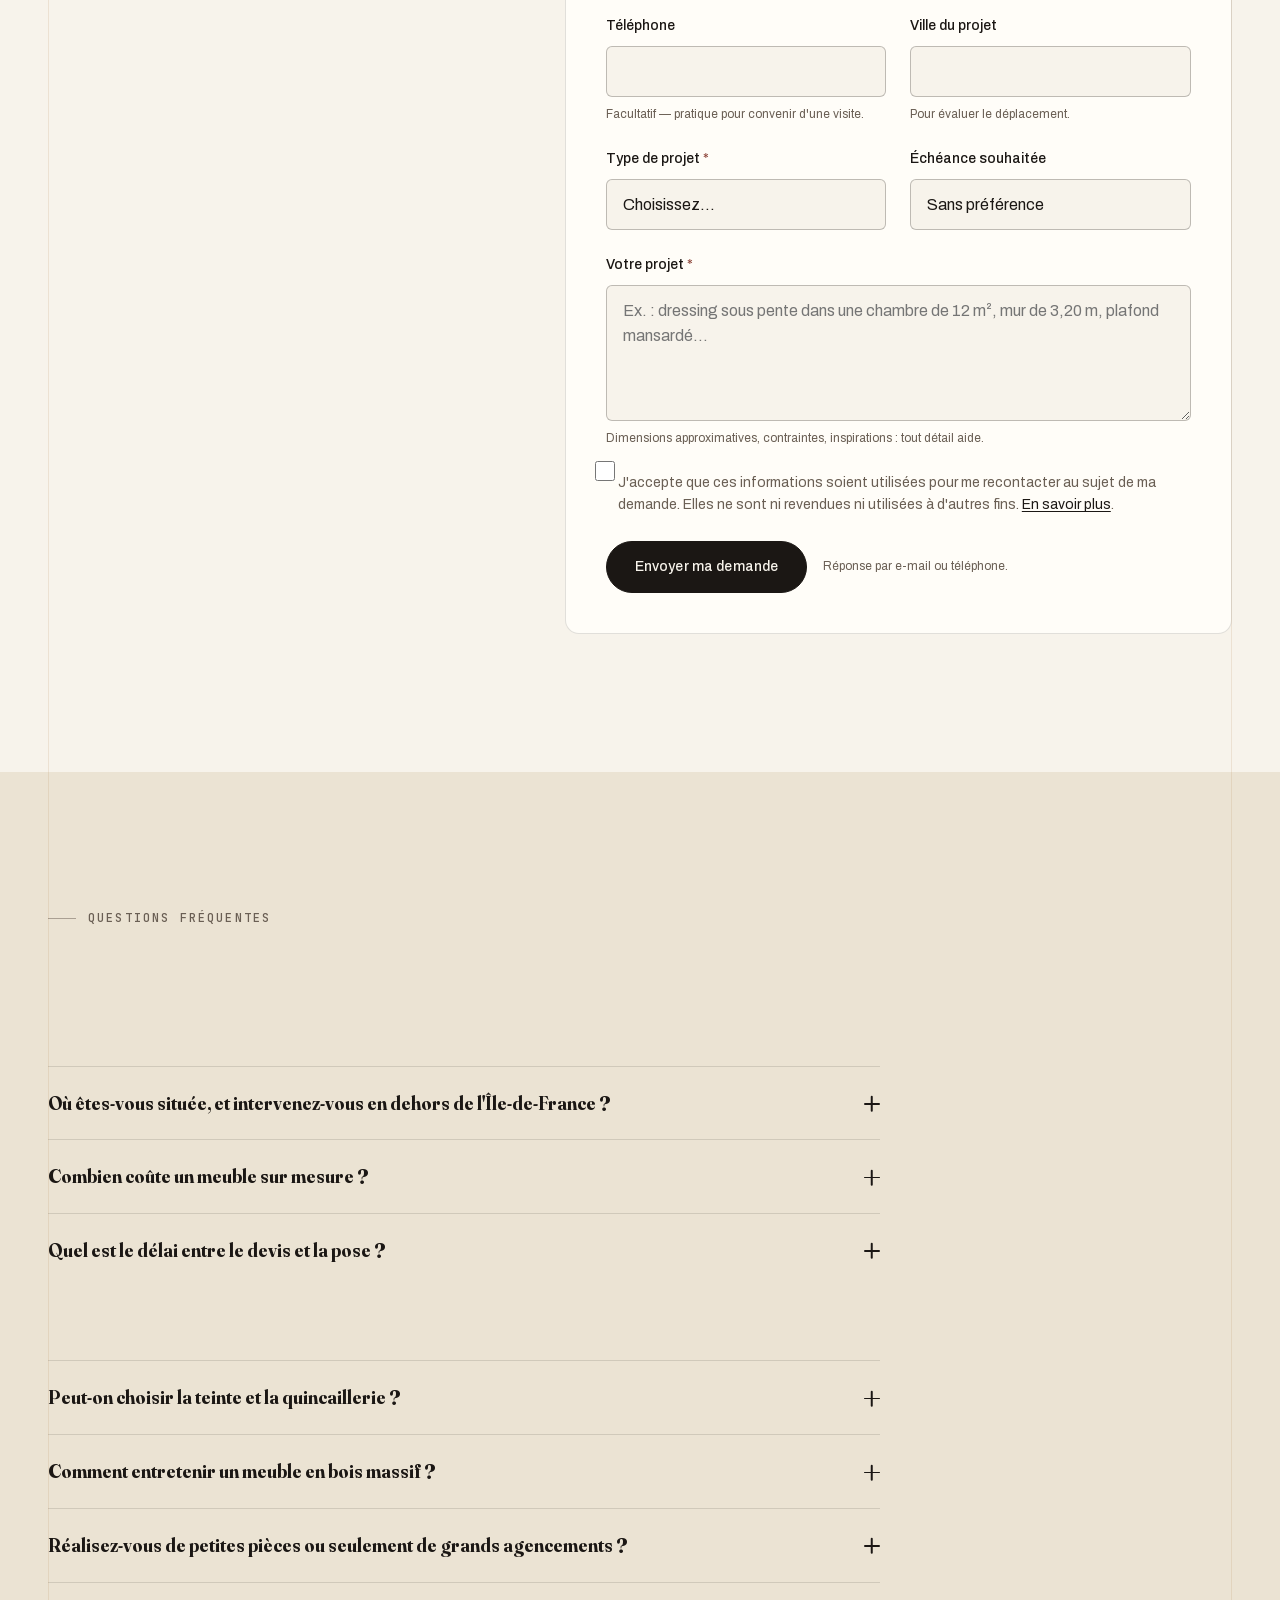
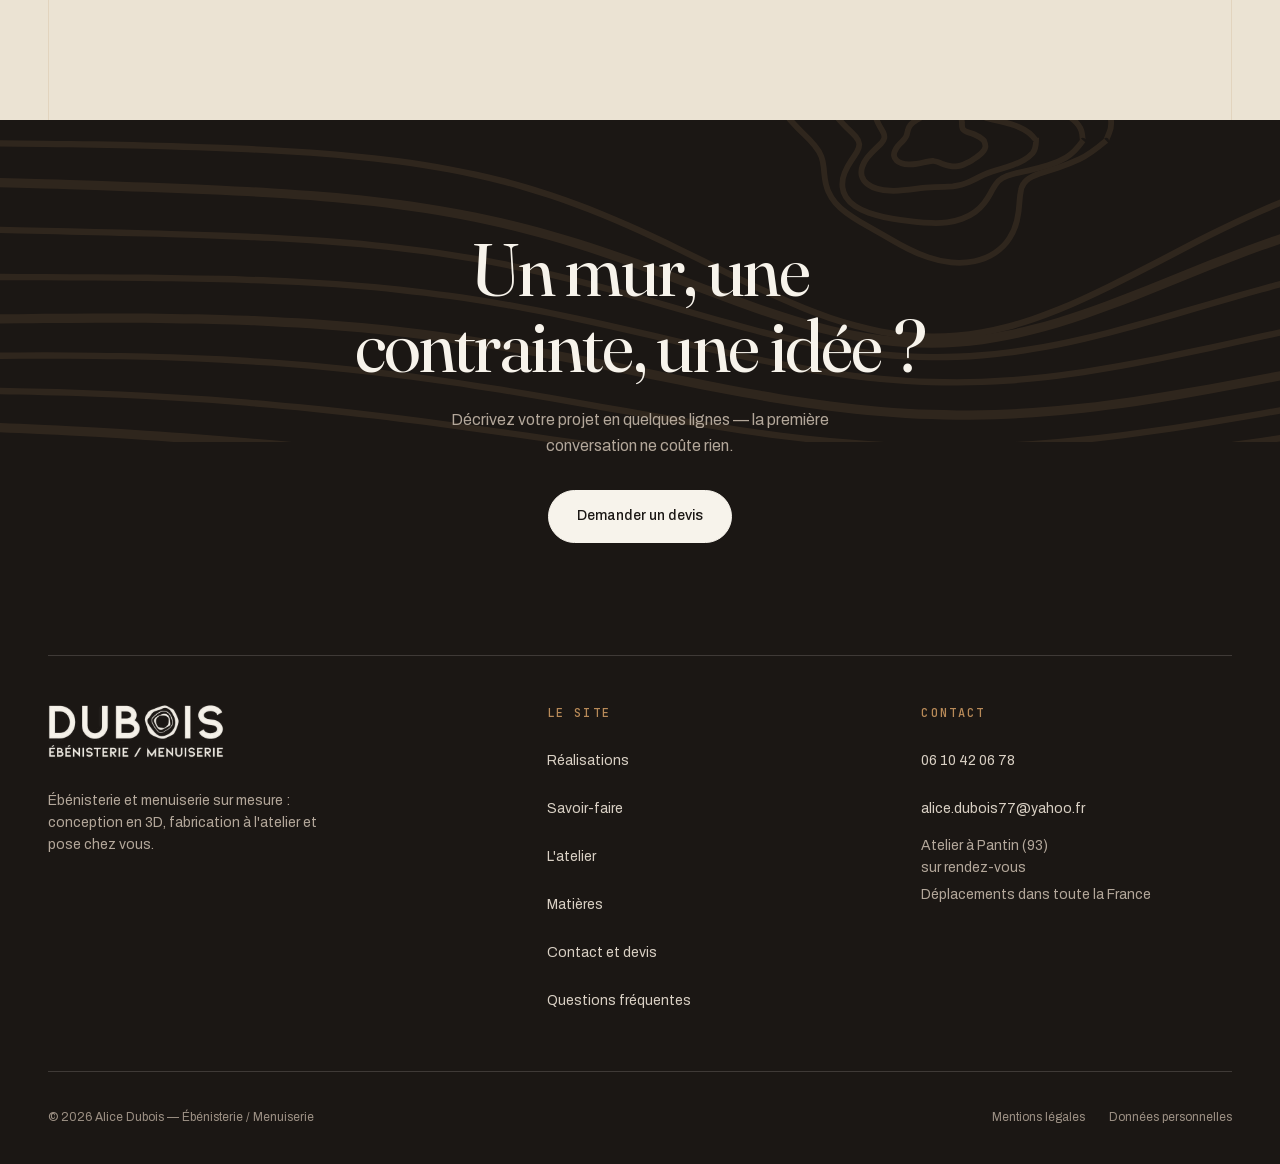
==== commit 92a30e56: "Ajoute le numéro d'appel en permanence dans l'en-tête Beaucoup de clients d'artisan préfèrent appele" ====
--- a/index.html
+++ b/index.html
@@ -76,6 +76,11 @@
     </nav>
 
     <div class="header__actions">
+      <a class="header__tel" href="tel:+33610420678"
+         aria-label="Appeler l'atelier au 06 10 42 06 78">
+        <svg viewBox="0 0 24 24" fill="none" stroke="currentColor" stroke-width="1.6" stroke-linecap="round" stroke-linejoin="round" aria-hidden="true"><path d="M22 16.9v3a2 2 0 0 1-2.2 2 19.8 19.8 0 0 1-8.6-3.1 19.5 19.5 0 0 1-6-6A19.8 19.8 0 0 1 2.1 4.2 2 2 0 0 1 4.1 2h3a2 2 0 0 1 2 1.7c.1 1 .3 1.9.6 2.8a2 2 0 0 1-.5 2.1L8.1 9.8a16 16 0 0 0 6 6l1.2-1.1a2 2 0 0 1 2.1-.5c.9.3 1.8.5 2.8.6a2 2 0 0 1 1.8 2.1Z"/></svg>
+        <span class="header__tel-num">06 10 42 06 78</span>
+      </a>
       <a class="btn btn--ghost header__cta" href="#devis">Demander un devis</a>
       <button class="burger" type="button" id="burger"
               aria-expanded="false" aria-controls="menu" aria-label="Ouvrir le menu">
--- a/assets/styles.css
+++ b/assets/styles.css
@@ -430,7 +430,28 @@
 .nav__link[aria-current="true"]::after { transform: scaleX(1); }
 .nav__link[aria-current="true"] { font-weight: 600; }
 
-.header__actions { display: flex; align-items: center; gap: var(--sp-3); }
+.header__actions { display: flex; align-items: center; gap: var(--sp-2); }
+
+/* Numéro d'appel toujours accessible, quel que soit l'endroit de la page.
+   Pastille seule sur petit écran, numéro complet à partir de 62rem. */
+.header__tel {
+  display: inline-flex; align-items: center; justify-content: center;
+  gap: var(--sp-3);
+  min-width: 44px; min-height: 44px;
+  padding: 0 .625rem;
+  border-radius: 999px;
+  font-size: var(--t-sm); font-weight: 500;
+  white-space: nowrap;
+  transition: background-color var(--dur) var(--ease), color var(--dur) var(--ease);
+}
+.header__tel svg { width: 1.125rem; height: 1.125rem; flex: none; }
+.header__tel-num { display: none; }
+@media (min-width: 62rem) {
+  .header__tel { padding-inline: .875rem; }
+  .header__tel-num { display: inline; }
+}
+.header__tel:hover { background: color-mix(in srgb, currentColor 14%, transparent); }
+.header.is-stuck .header__tel:hover { color: var(--accent); }
 .header__cta { display: none; }
 @media (min-width: 48rem) { .header__cta { display: inline-flex; } }
 .header .btn--ghost { --btn-bd: currentColor; }
